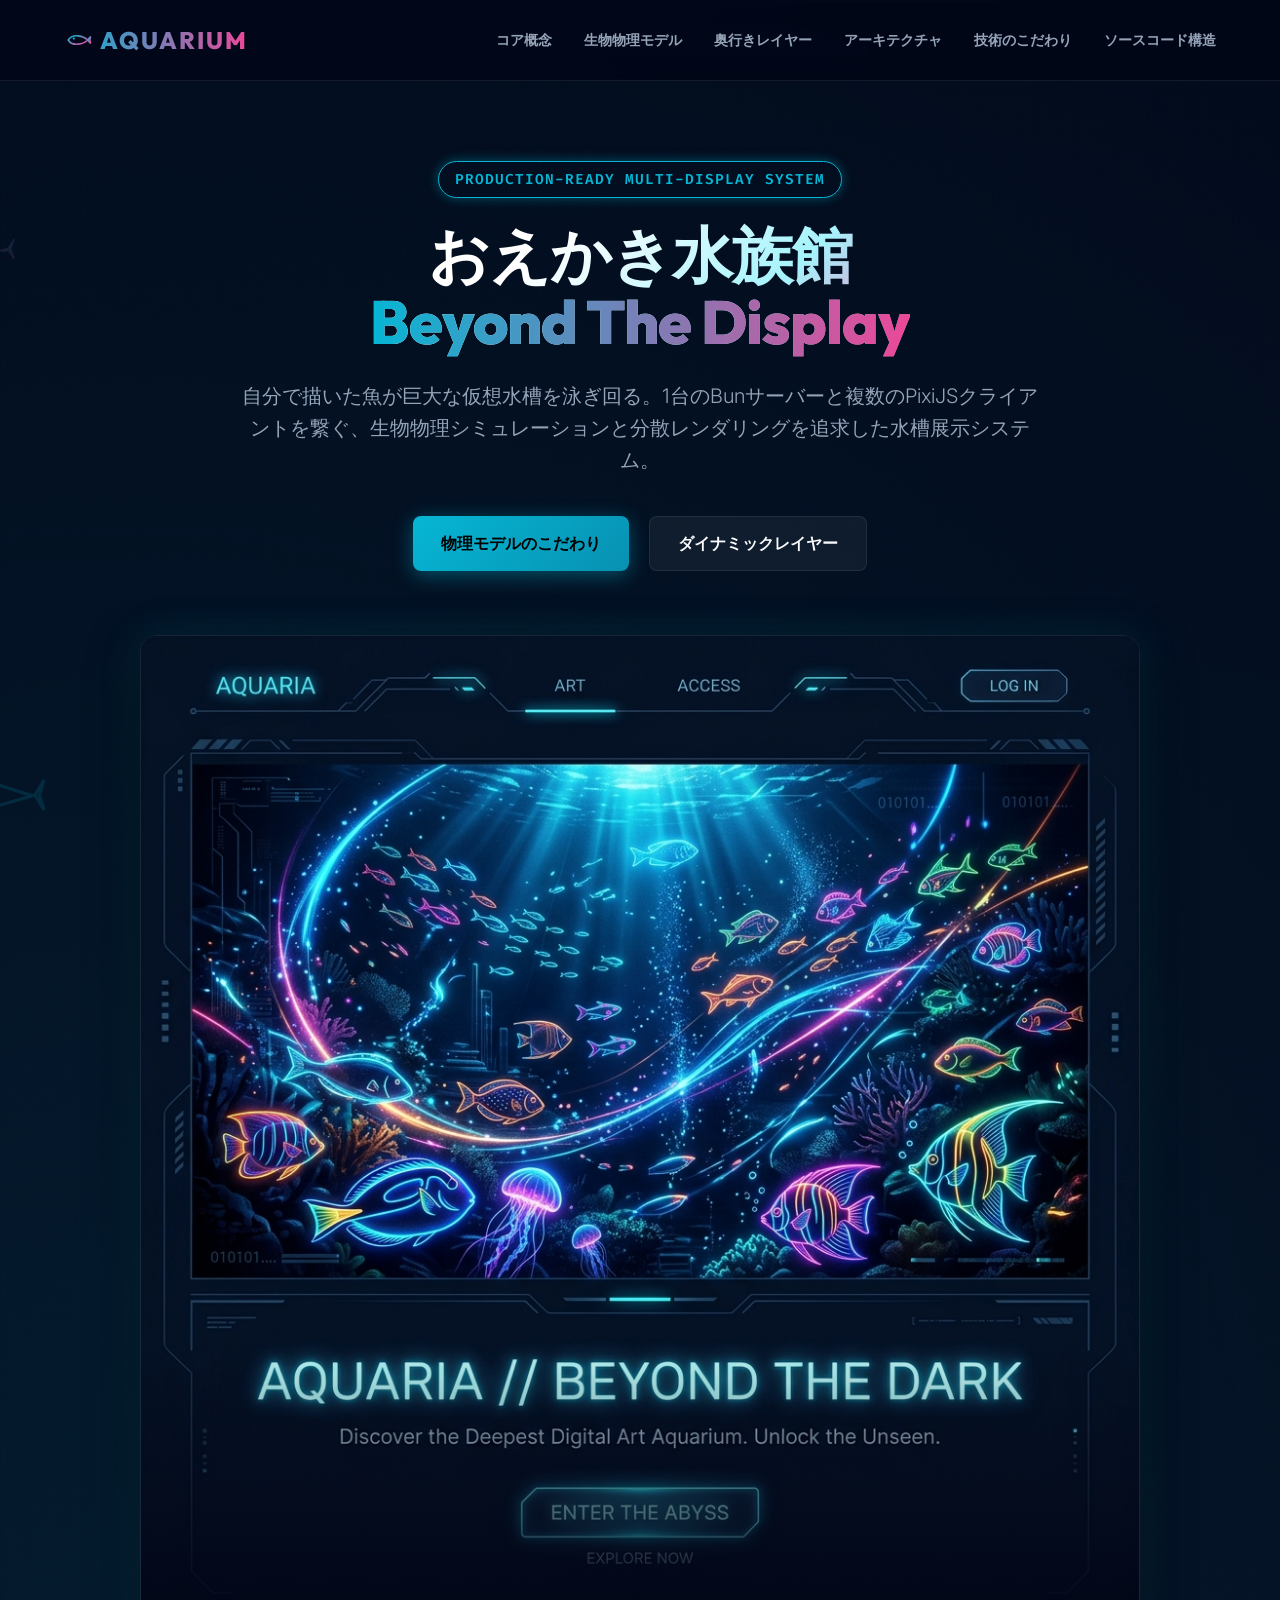
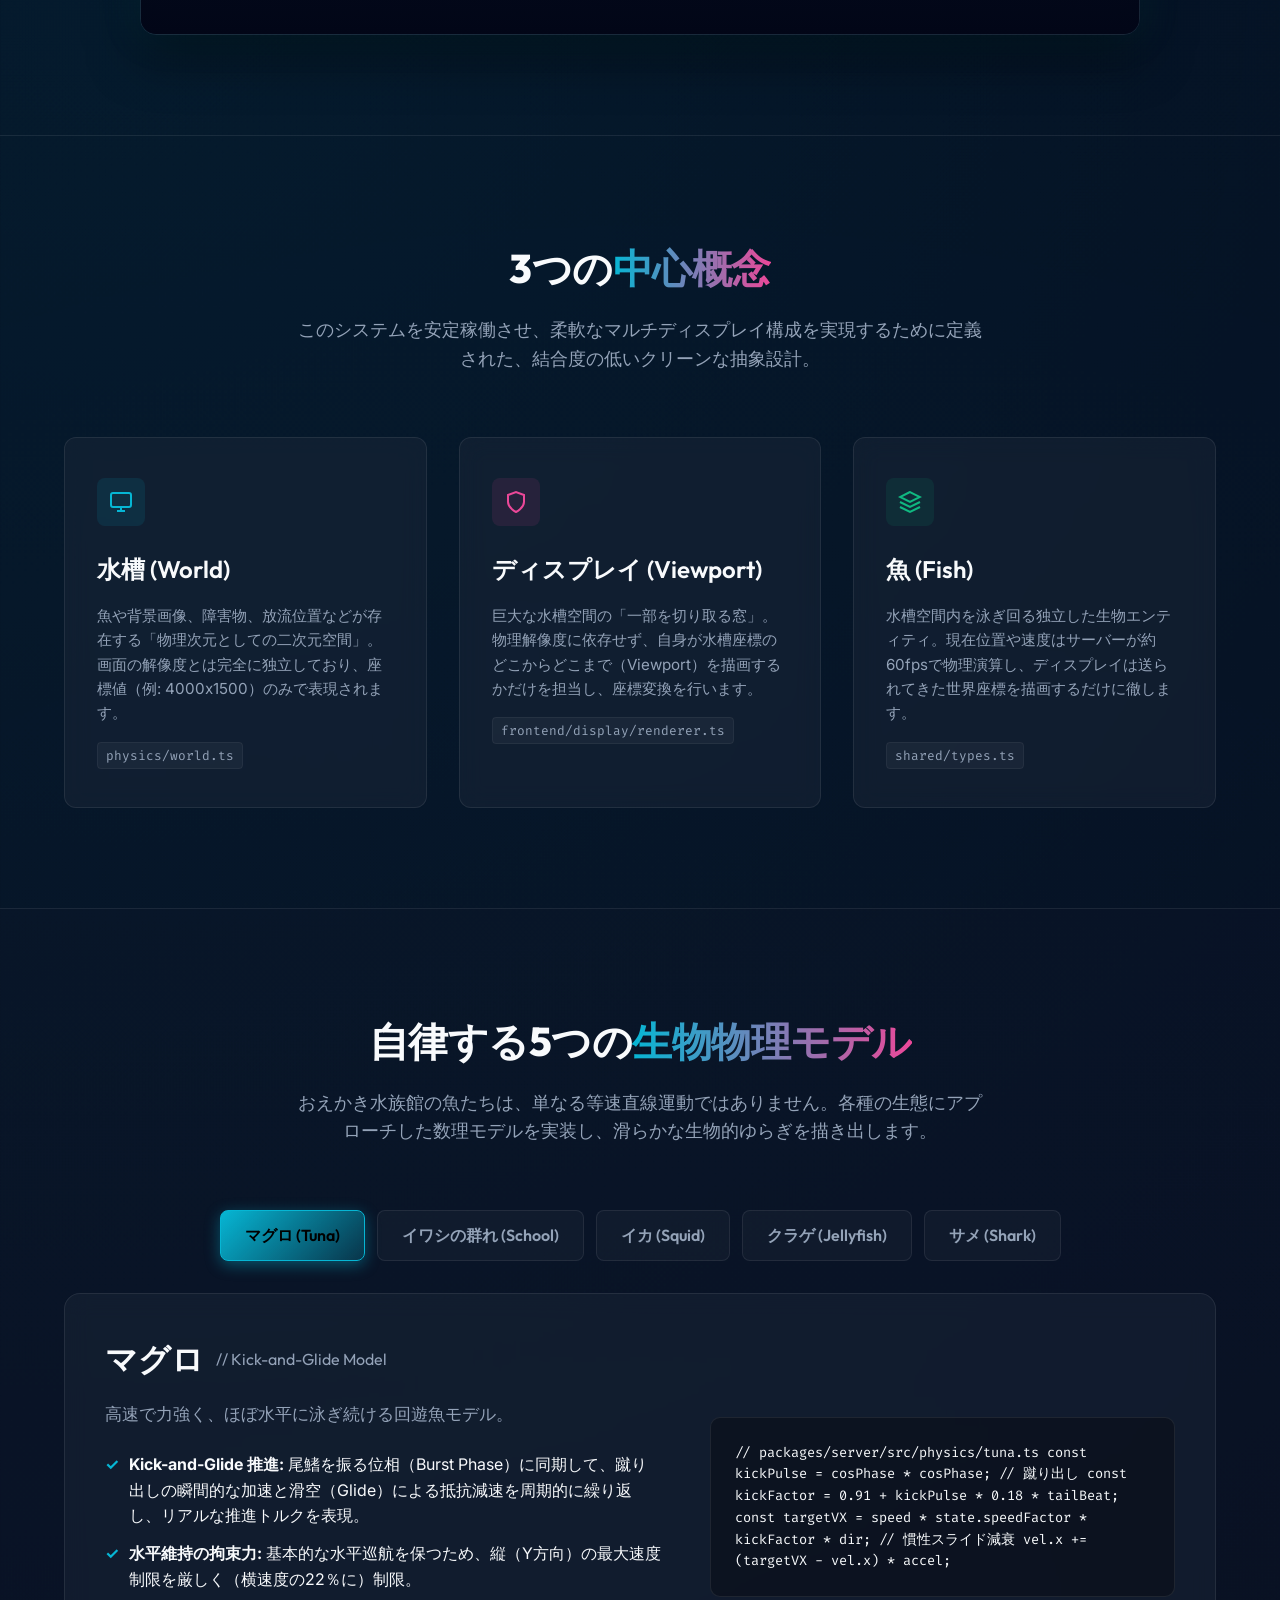
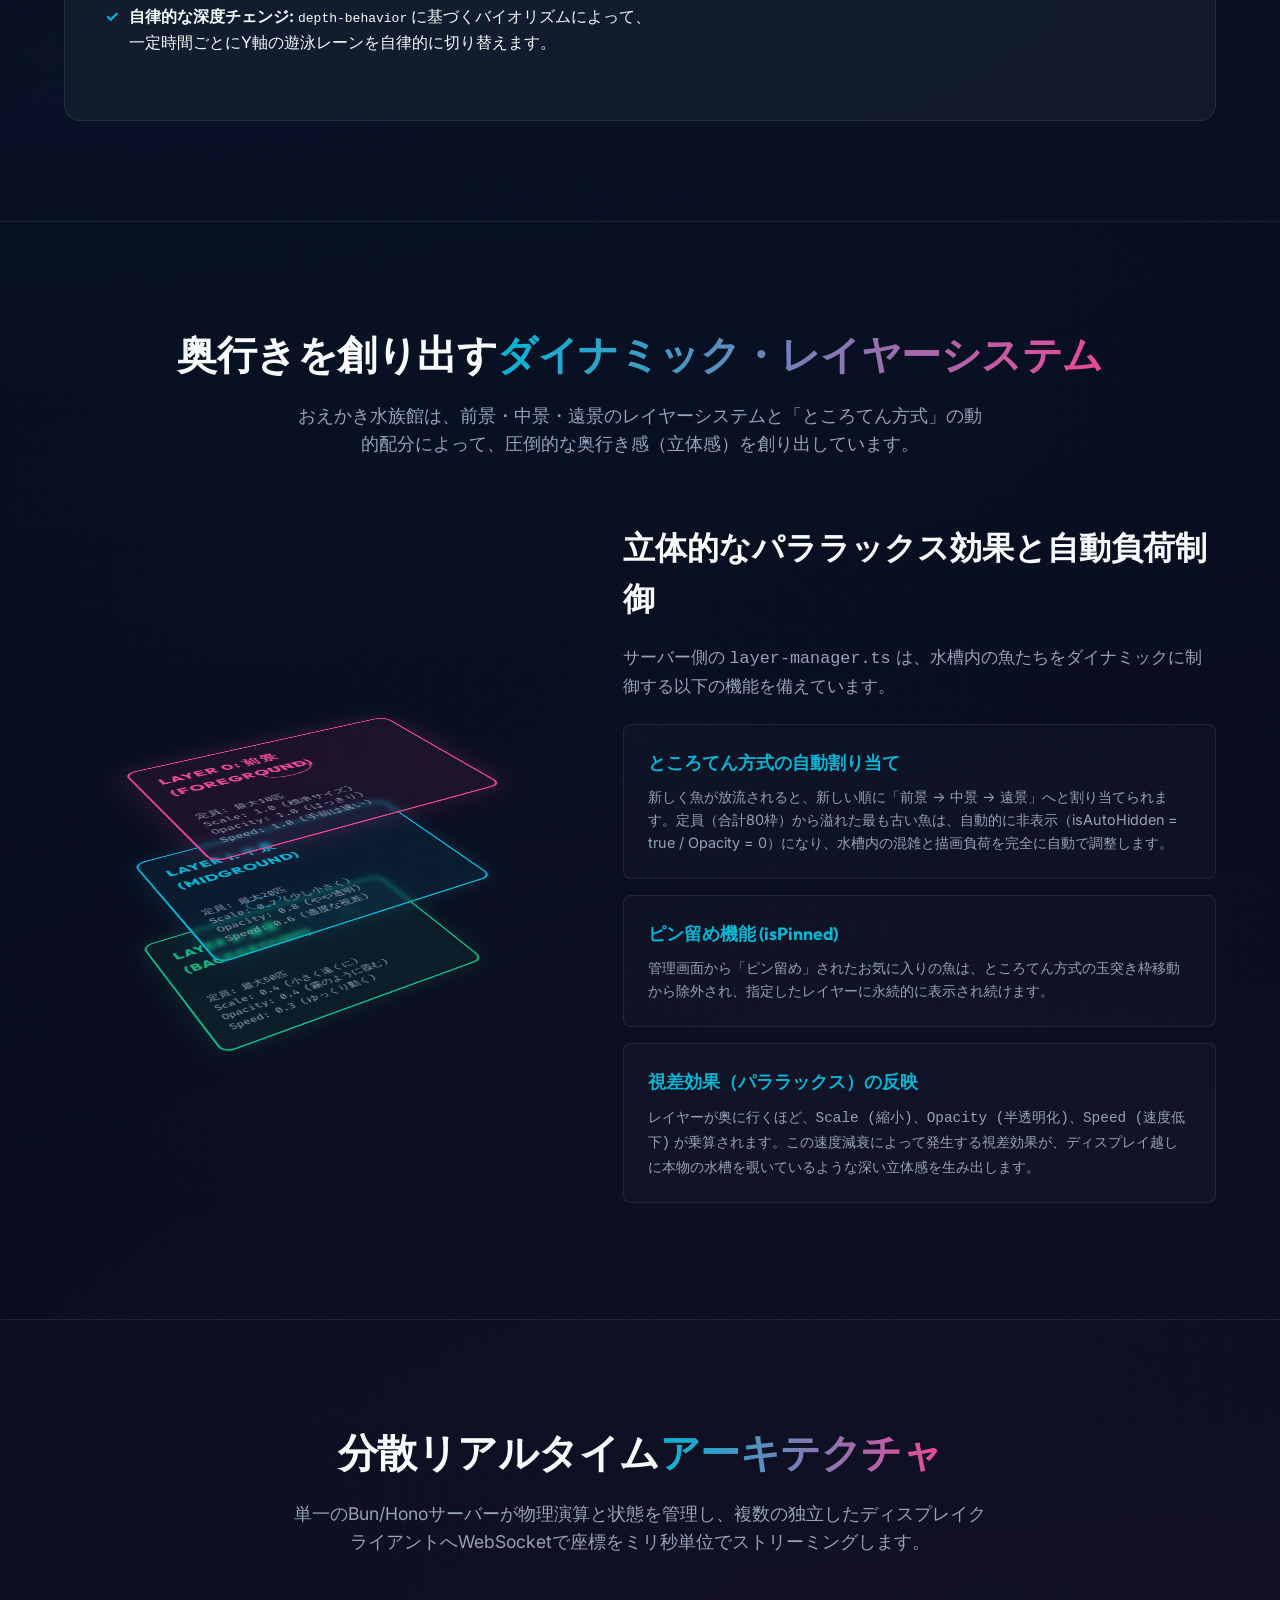
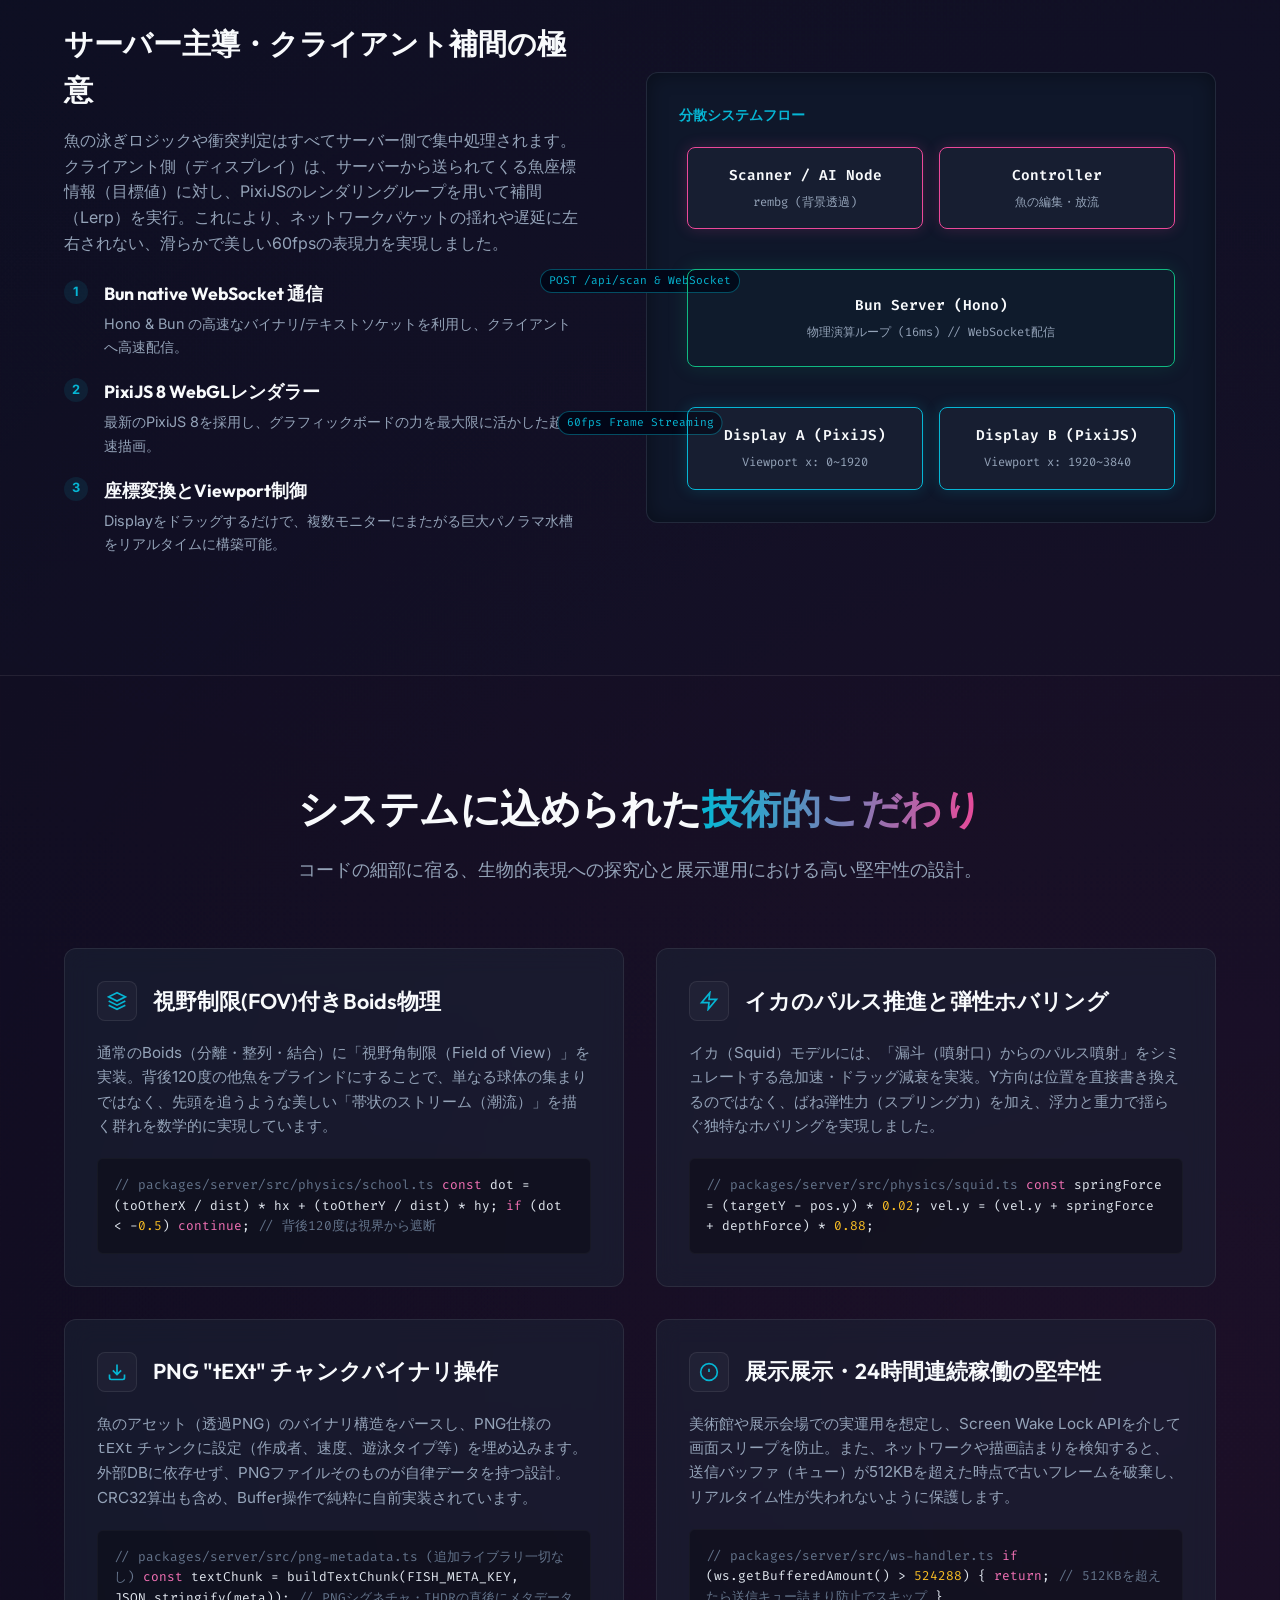
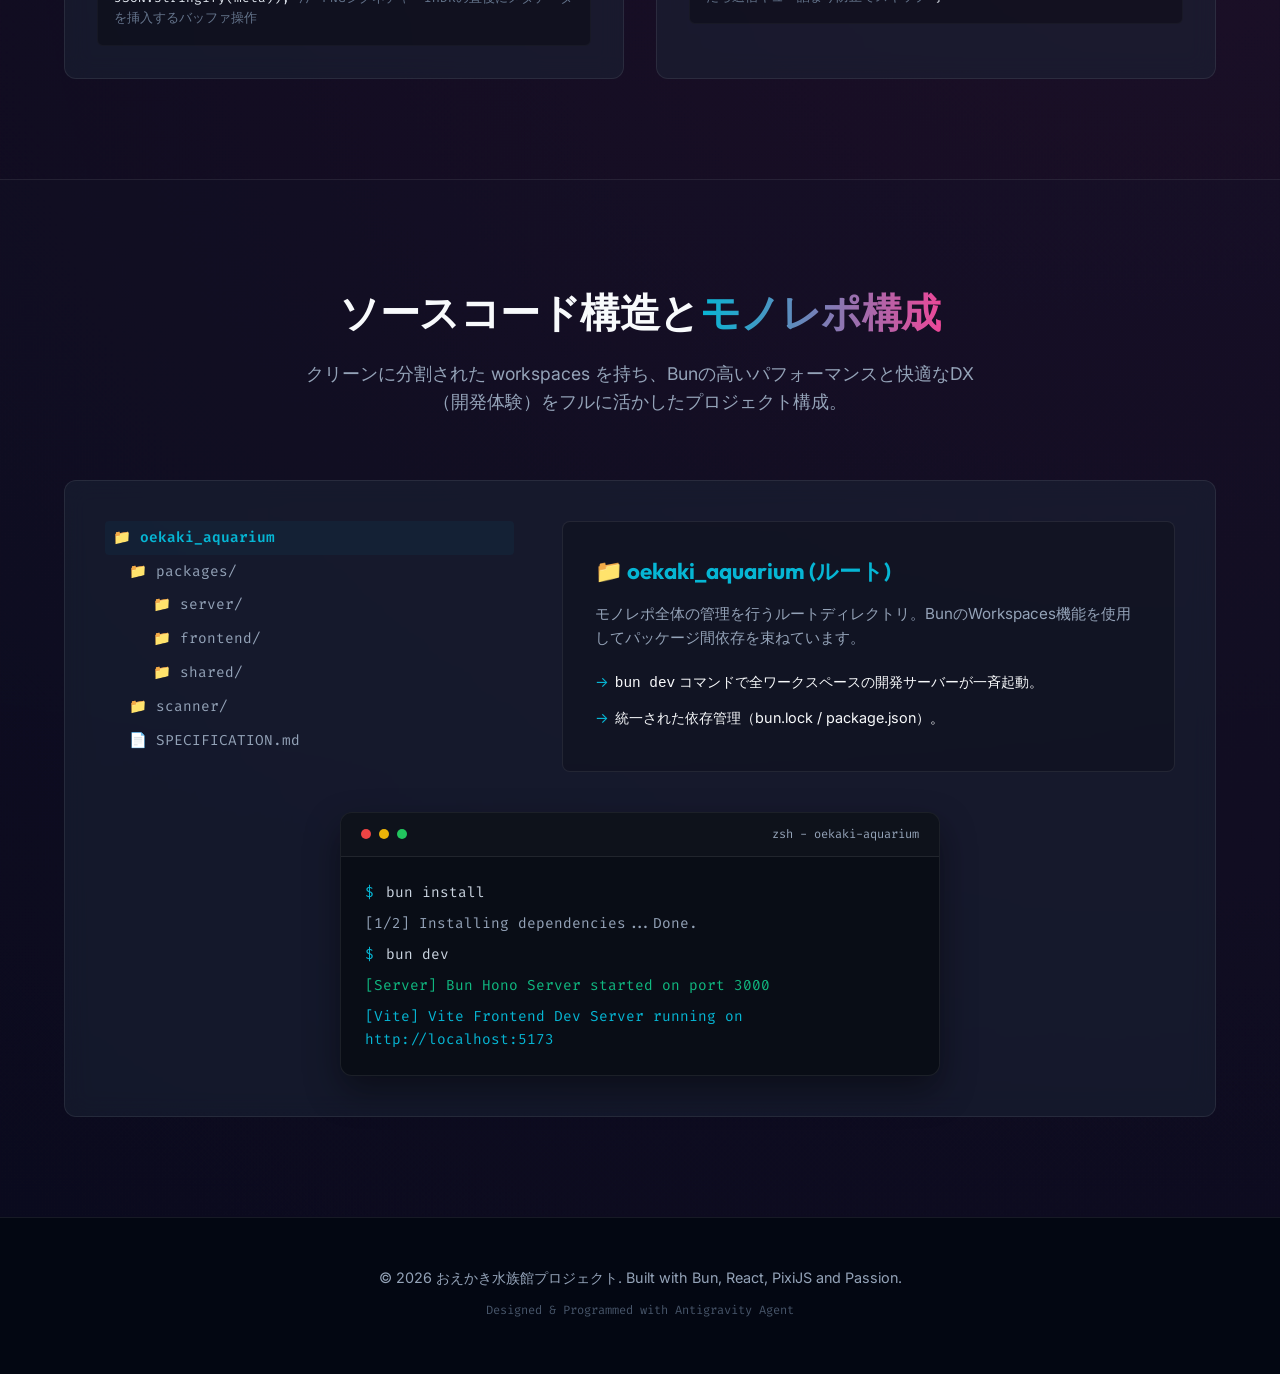
==== oekaki-aquarium/index.html @ ea2a2792 "お絵描き水族館LP" ====
<!DOCTYPE html>
<html lang="ja">
<head>
  <meta charset="UTF-8">
  <meta name="viewport" content="width=device-width, initial-scale=1.0">
  <title>OEKAKI AQUARIUM // おえかき水族館 - 技術仕様・アーキテクチャLP</title>
  <meta name="description" content="自分で描いた魚が仮想水槽を泳ぎ回る。複数ディスプレイの連結、自前実装の遊泳物理、PNG tEXtバイナリハックなど、おえかき水族館の高度なアーキテクチャとこだわりを伝える技術LP。">
  
  <!-- Google Fonts -->
  <link rel="preconnect" href="https://fonts.googleapis.com">
  <link rel="preconnect" href="https://fonts.gstatic.com" crossorigin>
  <link href="https://fonts.googleapis.com/css2?family=Fira+Code:wght@400;600&family=Inter:wght@300;400;600;700&family=Outfit:wght@400;600;800&display=swap" rel="stylesheet">
  
  <style>
    :root {
      --bg-dark: #020617;
      --bg-deep: #0f172a;
      --primary: #06b6d4;      /* Cyan */
      --primary-glow: rgba(6, 182, 212, 0.4);
      --secondary: #ec4899;    /* Pink/Magenta */
      --secondary-glow: rgba(236, 72, 153, 0.4);
      --accent: #10b981;       /* Emerald */
      --accent-glow: rgba(16, 185, 129, 0.3);
      --text-main: #f8fafc;
      --text-muted: #94a3b8;
      --card-bg: rgba(30, 41, 59, 0.45);
      --card-border: rgba(255, 255, 255, 0.08);
      --font-title: 'Outfit', 'Inter', sans-serif;
      --font-body: 'Inter', sans-serif;
      --font-code: 'Fira Code', monospace;
    }

    * {
      box-sizing: border-box;
      margin: 0;
      padding: 0;
    }

    html {
      scroll-behavior: smooth;
    }

    body {
      background-color: var(--bg-dark);
      background-image: 
        radial-gradient(circle at 10% 20%, rgba(6, 182, 212, 0.1) 0%, transparent 40%),
        radial-gradient(circle at 90% 80%, rgba(236, 72, 153, 0.1) 0%, transparent 40%),
        radial-gradient(circle at 50% 50%, rgba(15, 23, 42, 0.5) 0%, #020617 100%);
      color: var(--text-main);
      font-family: var(--font-body);
      line-height: 1.6;
      overflow-x: hidden;
    }

    /* Scrollbar */
    ::-webkit-scrollbar {
      width: 10px;
    }
    ::-webkit-scrollbar-track {
      background: var(--bg-dark);
    }
    ::-webkit-scrollbar-thumb {
      background: var(--bg-deep);
      border: 2px solid var(--bg-dark);
      border-radius: 5px;
    }
    ::-webkit-scrollbar-thumb:hover {
      background: var(--primary);
    }

    /* Container */
    .container {
      max-width: 1200px;
      margin: 0 auto;
      padding: 0 24px;
    }

    /* Header */
    header {
      position: fixed;
      top: 0;
      left: 0;
      width: 100%;
      z-index: 100;
      background: rgba(2, 6, 23, 0.8);
      backdrop-filter: blur(12px);
      border-bottom: 1px solid var(--card-border);
    }

    .header-inner {
      display: flex;
      justify-content: space-between;
      align-items: center;
      height: 80px;
    }

    .logo {
      font-family: var(--font-title);
      font-weight: 800;
      font-size: 1.5rem;
      letter-spacing: 2px;
      background: linear-gradient(to right, var(--primary), var(--secondary));
      -webkit-background-clip: text;
      -webkit-text-fill-color: transparent;
      display: flex;
      align-items: center;
      gap: 8px;
    }

    .logo-icon {
      width: 28px;
      height: 28px;
      fill: url(#logo-grad);
    }

    nav ul {
      display: flex;
      list-style: none;
      gap: 32px;
    }

    nav a {
      color: var(--text-muted);
      text-decoration: none;
      font-weight: 600;
      font-size: 0.9rem;
      transition: color 0.3s ease, text-shadow 0.3s ease;
      font-family: var(--font-title);
    }

    nav a:hover {
      color: var(--primary);
      text-shadow: 0 0 8px var(--primary-glow);
    }

    /* Hero Section */
    .hero {
      padding: 160px 0 100px;
      position: relative;
      display: flex;
      flex-direction: column;
      align-items: center;
      text-align: center;
    }

    .hero-tag {
      font-family: var(--font-code);
      font-size: 0.9rem;
      font-weight: 600;
      color: var(--primary);
      border: 1px solid var(--primary);
      padding: 6px 16px;
      border-radius: 100px;
      margin-bottom: 24px;
      box-shadow: 0 0 12px var(--primary-glow);
      display: inline-block;
      letter-spacing: 1px;
    }

    .hero h1 {
      font-family: var(--font-title);
      font-size: 3.8rem;
      font-weight: 800;
      line-height: 1.1;
      margin-bottom: 24px;
      background: linear-gradient(135deg, #ffffff 30%, #a5f3fc 70%, #f472b6 100%);
      -webkit-background-clip: text;
      -webkit-text-fill-color: transparent;
      letter-spacing: -1px;
    }

    .hero p.lead {
      font-size: 1.25rem;
      color: var(--text-muted);
      max-width: 800px;
      margin-bottom: 40px;
      font-weight: 300;
    }

    .hero-buttons {
      display: flex;
      gap: 20px;
      margin-bottom: 64px;
    }

    .btn {
      display: inline-flex;
      align-items: center;
      justify-content: center;
      padding: 14px 28px;
      border-radius: 8px;
      font-weight: 600;
      text-decoration: none;
      font-family: var(--font-title);
      transition: all 0.3s cubic-bezier(0.4, 0, 0.2, 1);
      cursor: pointer;
    }

    .btn-primary {
      background: linear-gradient(135deg, var(--primary), #0891b2);
      color: #000;
      box-shadow: 0 4px 20px var(--primary-glow);
    }

    .btn-primary:hover {
      transform: translateY(-2px);
      box-shadow: 0 6px 24px rgba(6, 182, 212, 0.6);
      filter: brightness(1.1);
    }

    .btn-secondary {
      background: rgba(255, 255, 255, 0.05);
      color: var(--text-main);
      border: 1px solid var(--card-border);
    }

    .btn-secondary:hover {
      background: rgba(255, 255, 255, 0.1);
      border-color: var(--text-muted);
      transform: translateY(-2px);
    }

    .hero-preview {
      width: 100%;
      max-width: 1000px;
      border-radius: 16px;
      overflow: hidden;
      border: 1px solid var(--card-border);
      box-shadow: 0 20px 50px rgba(0, 0, 0, 0.5), 0 0 40px rgba(6, 182, 212, 0.15);
      position: relative;
    }

    .hero-preview img {
      width: 100%;
      display: block;
    }

    .hero-preview::before {
      content: '';
      position: absolute;
      top: 0;
      left: 0;
      width: 100%;
      height: 100%;
      background: linear-gradient(0deg, var(--bg-dark) 0%, transparent 30%);
      pointer-events: none;
    }

    /* Section Global Styles */
    section {
      padding: 100px 0;
      border-top: 1px solid var(--card-border);
      position: relative;
    }

    .section-title {
      text-align: center;
      margin-bottom: 64px;
    }

    .section-title h2 {
      font-family: var(--font-title);
      font-size: 2.5rem;
      font-weight: 800;
      margin-bottom: 16px;
      letter-spacing: -0.5px;
    }

    .section-title h2 span {
      background: linear-gradient(to right, var(--primary), var(--secondary));
      -webkit-background-clip: text;
      -webkit-text-fill-color: transparent;
    }

    .section-title p {
      font-size: 1.1rem;
      color: var(--text-muted);
      max-width: 700px;
      margin: 0 auto;
    }

    /* Core Concepts Grid */
    .concepts-grid {
      display: grid;
      grid-template-columns: repeat(3, 1fr);
      gap: 32px;
    }

    .concept-card {
      background: var(--card-bg);
      border: 1px solid var(--card-border);
      border-radius: 12px;
      padding: 40px 32px;
      transition: all 0.3s ease;
      backdrop-filter: blur(12px);
    }

    .concept-card:hover {
      transform: translateY(-8px);
      border-color: rgba(6, 182, 212, 0.3);
      box-shadow: 0 12px 30px rgba(0, 0, 0, 0.3), 0 0 20px rgba(6, 182, 212, 0.05);
    }

    .concept-icon {
      width: 48px;
      height: 48px;
      background: rgba(6, 182, 212, 0.1);
      border-radius: 8px;
      display: flex;
      align-items: center;
      justify-content: center;
      margin-bottom: 24px;
      color: var(--primary);
    }

    .concept-card:nth-child(2) .concept-icon {
      background: rgba(236, 72, 153, 0.1);
      color: var(--secondary);
    }

    .concept-card:nth-child(3) .concept-icon {
      background: rgba(16, 185, 129, 0.1);
      color: var(--accent);
    }

    .concept-card h3 {
      font-family: var(--font-title);
      font-size: 1.5rem;
      font-weight: 600;
      margin-bottom: 16px;
    }

    .concept-card p {
      color: var(--text-muted);
      font-size: 0.95rem;
      margin-bottom: 16px;
    }

    .concept-tag {
      font-family: var(--font-code);
      font-size: 0.8rem;
      background: rgba(255, 255, 255, 0.04);
      padding: 4px 8px;
      border-radius: 4px;
      color: var(--text-muted);
      border: 1px solid rgba(255, 255, 255, 0.05);
    }

    /* Biology Models Section */
    .biology-tabs-container {
      margin-top: 40px;
    }

    .biology-tabs {
      display: flex;
      justify-content: center;
      gap: 12px;
      margin-bottom: 32px;
      flex-wrap: wrap;
    }

    .bio-tab {
      background: rgba(255, 255, 255, 0.03);
      border: 1px solid var(--card-border);
      color: var(--text-muted);
      padding: 12px 24px;
      border-radius: 8px;
      font-family: var(--font-title);
      font-weight: 600;
      cursor: pointer;
      transition: all 0.3s ease;
    }

    .bio-tab:hover {
      background: rgba(255, 255, 255, 0.08);
      color: var(--text-main);
    }

    .bio-tab.active {
      background: linear-gradient(135deg, var(--primary), rgba(6, 182, 212, 0.2));
      border-color: var(--primary);
      color: #000;
      box-shadow: 0 4px 15px var(--primary-glow);
    }

    .bio-content {
      background: var(--card-bg);
      border: 1px solid var(--card-border);
      border-radius: 16px;
      padding: 40px;
      backdrop-filter: blur(12px);
      display: none;
      grid-template-columns: 1.2fr 1fr;
      gap: 48px;
      align-items: center;
    }

    .bio-content.active {
      display: grid;
    }

    .bio-text h3 {
      font-family: var(--font-title);
      font-size: 2rem;
      margin-bottom: 16px;
      display: flex;
      align-items: center;
      gap: 12px;
    }

    .bio-text h3 span.en {
      font-size: 1rem;
      color: var(--text-muted);
      font-weight: 400;
    }

    .bio-text p {
      color: var(--text-muted);
      margin-bottom: 24px;
      font-size: 1.05rem;
    }

    .bio-points {
      margin-bottom: 24px;
      list-style: none;
    }

    .bio-points li {
      position: relative;
      padding-left: 24px;
      margin-bottom: 12px;
      color: var(--text-main);
    }

    .bio-points li::before {
      content: '✓';
      position: absolute;
      left: 0;
      color: var(--primary);
      font-weight: bold;
    }

    .bio-code-pane {
      background: rgba(0, 0, 0, 0.3);
      border: 1px solid var(--card-border);
      border-radius: 10px;
      padding: 24px;
      font-family: var(--font-code);
      font-size: 0.85rem;
      overflow-x: auto;
    }

    /* 3D Layers Section */
    .layers-container {
      display: grid;
      grid-template-columns: 1fr 1.2fr;
      gap: 64px;
      align-items: center;
    }

    /* 3D Layer Visual Demo */
    .layers-visual-3d {
      perspective: 1000px;
      height: 480px;
      display: flex;
      justify-content: center;
      align-items: center;
      position: relative;
    }

    .layers-stack {
      transform: rotateX(60deg) rotateZ(-30deg);
      transform-style: preserve-3d;
      position: relative;
      width: 300px;
      height: 200px;
      transition: transform 0.5s ease;
    }

    .layers-stack:hover {
      transform: rotateX(50deg) rotateZ(-20deg) scale(1.05);
    }

    .layer-plane {
      position: absolute;
      width: 100%;
      height: 100%;
      border-radius: 12px;
      background: rgba(6, 182, 212, 0.1);
      border: 2px solid var(--primary);
      box-shadow: 0 0 30px rgba(6, 182, 212, 0.2);
      display: flex;
      flex-direction: column;
      justify-content: space-between;
      padding: 20px;
      transition: all 0.3s ease;
      backdrop-filter: blur(2px);
    }

    .layer-plane-foreground {
      transform: translateZ(100px);
      border-color: var(--secondary);
      background: rgba(236, 72, 153, 0.08);
      box-shadow: 0 0 40px rgba(236, 72, 153, 0.2);
    }

    .layer-plane-midground {
      transform: translateZ(0px);
      border-color: var(--primary);
      background: rgba(6, 182, 212, 0.08);
      box-shadow: 0 0 30px rgba(6, 182, 212, 0.15);
    }

    .layer-plane-background {
      transform: translateZ(-100px);
      border-color: var(--accent);
      background: rgba(16, 185, 129, 0.08);
      box-shadow: 0 0 30px rgba(16, 185, 129, 0.15);
    }

    .layer-plane-title {
      font-family: var(--font-title);
      font-weight: 800;
      font-size: 1.1rem;
      letter-spacing: 1px;
      text-transform: uppercase;
    }

    .layer-plane-foreground .layer-plane-title { color: var(--secondary); }
    .layer-plane-midground .layer-plane-title { color: var(--primary); }
    .layer-plane-background .layer-plane-title { color: var(--accent); }

    .layer-plane-specs {
      font-family: var(--font-code);
      font-size: 0.75rem;
      color: var(--text-muted);
      line-height: 1.4;
    }

    .layer-plane-fish {
      position: absolute;
      width: 40px;
      height: 20px;
      border: 1px solid currentColor;
      border-radius: 50%;
    }

    .layer-plane-foreground .layer-plane-fish {
      color: var(--secondary);
      top: 30%; left: 40%;
      transform: scale(1.3);
    }

    .layer-plane-midground .layer-plane-fish {
      color: var(--primary);
      top: 60%; left: 20%;
      transform: scale(0.9);
    }

    .layer-plane-background .layer-plane-fish {
      color: var(--accent);
      top: 20%; left: 70%;
      transform: scale(0.5);
    }

    .layers-explain h3 {
      font-family: var(--font-title);
      font-size: 2rem;
      margin-bottom: 20px;
    }

    .layers-explain p {
      color: var(--text-muted);
      margin-bottom: 24px;
      font-size: 1.05rem;
    }

    .layers-rule-card {
      background: rgba(255, 255, 255, 0.02);
      border: 1px solid var(--card-border);
      border-radius: 8px;
      padding: 24px;
      margin-bottom: 16px;
    }

    .layers-rule-card h4 {
      font-family: var(--font-title);
      font-size: 1.1rem;
      color: var(--primary);
      margin-bottom: 8px;
    }

    .layers-rule-card p {
      font-size: 0.9rem;
      margin-bottom: 0;
    }

    /* Architecture / Flow Section */
    .arch-content {
      display: grid;
      grid-template-columns: 1fr 1.1fr;
      gap: 64px;
      align-items: center;
    }

    .arch-text h3 {
      font-family: var(--font-title);
      font-size: 1.8rem;
      margin-bottom: 16px;
    }

    .arch-text p {
      color: var(--text-muted);
      margin-bottom: 24px;
    }

    .arch-specs {
      list-style: none;
    }

    .arch-spec-item {
      display: flex;
      gap: 16px;
      margin-bottom: 20px;
    }

    .arch-spec-marker {
      width: 24px;
      height: 24px;
      background: rgba(6, 182, 212, 0.1);
      border-radius: 50%;
      display: flex;
      align-items: center;
      justify-content: center;
      color: var(--primary);
      flex-shrink: 0;
      font-weight: bold;
      font-size: 0.8rem;
    }

    .arch-spec-info h4 {
      font-family: var(--font-title);
      font-size: 1.1rem;
      margin-bottom: 4px;
    }

    .arch-spec-info p {
      font-size: 0.9rem;
      margin-bottom: 0;
    }

    /* Diagram UI */
    .arch-diagram {
      background: var(--bg-deep);
      border: 1px solid var(--card-border);
      border-radius: 12px;
      padding: 32px;
      box-shadow: inset 0 0 20px rgba(0, 0, 0, 0.4);
      font-family: var(--font-code);
      font-size: 0.85rem;
    }

    .dia-row {
      display: flex;
      justify-content: space-between;
      margin-bottom: 40px;
      position: relative;
    }

    .dia-row:last-child {
      margin-bottom: 0;
    }

    .dia-node {
      background: rgba(255, 255, 255, 0.03);
      border: 1px solid var(--card-border);
      border-radius: 8px;
      padding: 16px;
      text-align: center;
      flex: 1;
      margin: 0 8px;
      transition: all 0.3s ease;
      position: relative;
    }

    .dia-node.active-node {
      border-color: var(--primary);
      box-shadow: 0 0 15px rgba(6, 182, 212, 0.2);
    }

    .dia-node.active-node-pink {
      border-color: var(--secondary);
      box-shadow: 0 0 15px rgba(236, 72, 153, 0.2);
    }

    .dia-node.server-node {
      border-color: var(--accent);
      box-shadow: 0 0 20px rgba(16, 185, 129, 0.15);
      background: rgba(16, 185, 129, 0.02);
    }

    .dia-node h5 {
      color: var(--text-main);
      margin-bottom: 6px;
      font-weight: 600;
      font-size: 0.9rem;
    }

    .dia-node span {
      color: var(--text-muted);
      font-size: 0.75rem;
      display: block;
    }

    .dia-label {
      position: absolute;
      left: 50%;
      transform: translateX(-50%);
      font-size: 0.7rem;
      color: var(--primary);
      background: var(--bg-dark);
      padding: 2px 8px;
      border-radius: 100px;
      border: 1px solid var(--primary-glow);
    }

    /* Features Grid */
    .features-grid {
      display: grid;
      grid-template-columns: repeat(2, 1fr);
      gap: 32px;
    }

    .feature-card {
      background: var(--card-bg);
      border: 1px solid var(--card-border);
      border-radius: 12px;
      padding: 32px;
      transition: all 0.3s ease;
      backdrop-filter: blur(12px);
    }

    .feature-card:hover {
      border-color: var(--primary-glow);
      transform: translateY(-4px);
    }

    .feature-header {
      display: flex;
      align-items: center;
      gap: 16px;
      margin-bottom: 20px;
    }

    .feature-icon-wrapper {
      width: 40px;
      height: 40px;
      background: rgba(255, 255, 255, 0.03);
      border: 1px solid var(--card-border);
      border-radius: 8px;
      display: flex;
      align-items: center;
      justify-content: center;
      color: var(--primary);
    }

    .feature-card h3 {
      font-family: var(--font-title);
      font-size: 1.35rem;
      font-weight: 600;
    }

    .feature-card p {
      color: var(--text-muted);
      font-size: 0.95rem;
      margin-bottom: 20px;
    }

    .feature-code {
      background: rgba(0, 0, 0, 0.3);
      border-radius: 6px;
      padding: 16px;
      font-family: var(--font-code);
      font-size: 0.8rem;
      overflow-x: auto;
      border: 1px solid rgba(255, 255, 255, 0.03);
      color: #e2e8f0;
    }

    .feature-code span.keyword { color: #f472b6; }
    .feature-code span.comment { color: #64748b; }
    .feature-code span.number  { color: #fbbf24; }
    .feature-code span.string  { color: #34d399; }

    /* Project Structure Tour */
    .tour-content {
      background: var(--card-bg);
      border: 1px solid var(--card-border);
      border-radius: 12px;
      padding: 40px;
      backdrop-filter: blur(12px);
    }

    .structure-grid {
      display: grid;
      grid-template-columns: 1fr 1.5fr;
      gap: 48px;
    }

    .folder-tree {
      font-family: var(--font-code);
      font-size: 0.9rem;
      line-height: 1.8;
      color: var(--text-muted);
    }

    .tree-item {
      display: flex;
      align-items: center;
      gap: 8px;
      cursor: pointer;
      padding: 4px 8px;
      border-radius: 4px;
      transition: all 0.2s ease;
    }

    .tree-item:hover {
      background: rgba(255, 255, 255, 0.04);
      color: var(--text-main);
    }

    .tree-item.active {
      color: var(--primary);
      font-weight: 600;
      background: rgba(6, 182, 212, 0.05);
    }

    .tree-indent-1 { padding-left: 24px; }
    .tree-indent-2 { padding-left: 48px; }

    .tour-detail-pane {
      background: rgba(0, 0, 0, 0.2);
      border: 1px solid var(--card-border);
      border-radius: 8px;
      padding: 32px;
      display: flex;
      flex-direction: column;
      justify-content: center;
    }

    .tour-detail-pane h4 {
      font-family: var(--font-title);
      font-size: 1.4rem;
      margin-bottom: 12px;
      color: var(--primary);
      display: flex;
      align-items: center;
      gap: 10px;
    }

    .tour-detail-pane p {
      color: var(--text-muted);
      font-size: 0.95rem;
      margin-bottom: 20px;
    }

    .tour-detail-pane ul {
      list-style: none;
    }

    .tour-detail-pane li {
      position: relative;
      padding-left: 20px;
      margin-bottom: 10px;
      font-size: 0.9rem;
      color: var(--text-main);
    }

    .tour-detail-pane li::before {
      content: '→';
      position: absolute;
      left: 0;
      color: var(--primary);
    }

    /* Getting Started (CLI) */
    .cli-box {
      background: #090d16;
      border: 1px solid var(--card-border);
      border-radius: 12px;
      max-width: 600px;
      margin: 40px auto 0;
      overflow: hidden;
      box-shadow: 0 15px 35px rgba(0, 0, 0, 0.4);
    }

    .cli-header {
      background: rgba(255, 255, 255, 0.02);
      border-bottom: 1px solid var(--card-border);
      padding: 12px 20px;
      display: flex;
      gap: 8px;
      align-items: center;
    }

    .cli-dot {
      width: 10px;
      height: 10px;
      border-radius: 50%;
    }

    .cli-dot:nth-child(1) { background: #ef4444; }
    .cli-dot:nth-child(2) { background: #eab308; }
    .cli-dot:nth-child(3) { background: #22c55e; }
    
    .cli-title {
      font-family: var(--font-code);
      font-size: 0.75rem;
      color: var(--text-muted);
      margin-left: auto;
    }

    .cli-body {
      padding: 24px;
      font-family: var(--font-code);
      font-size: 0.9rem;
      color: #cbd5e1;
    }

    .cli-line {
      margin-bottom: 8px;
      display: flex;
    }

    .cli-line:last-child {
      margin-bottom: 0;
    }

    .cli-prompt {
      color: var(--primary);
      margin-right: 12px;
      user-select: none;
    }

    /* Footer */
    footer {
      background: #030712;
      border-top: 1px solid var(--card-border);
      padding: 48px 0;
      text-align: center;
      color: var(--text-muted);
      font-size: 0.9rem;
    }

    footer p {
      margin-bottom: 12px;
    }

    /* Decorative Floating Fish (CSS Animation) */
    .decor-fish {
      position: absolute;
      pointer-events: none;
      opacity: 0.15;
      animation: swim linear infinite;
      z-index: 0;
    }

    .decor-fish-1 {
      top: 25%;
      left: -100px;
      width: 120px;
      animation-duration: 25s;
    }

    .decor-fish-2 {
      top: 60%;
      right: -100px;
      width: 90px;
      animation-duration: 20s;
      animation-name: swim-reverse;
    }

    .decor-fish-3 {
      top: 85%;
      left: -100px;
      width: 150px;
      animation-duration: 35s;
    }

    @keyframes swim {
      0% {
        transform: translate(0, 0) scaleX(1);
      }
      49% {
        transform: translate(105vw, 15px) scaleX(1);
      }
      50% {
        transform: translate(105vw, 15px) scaleX(-1);
      }
      99% {
        transform: translate(0, 0) scaleX(-1);
      }
      100% {
        transform: translate(0, 0) scaleX(1);
      }
    }

    @keyframes swim-reverse {
      0% {
        transform: translate(0, 0) scaleX(-1);
      }
      49% {
        transform: translate(-105vw, -25px) scaleX(-1);
      }
      50% {
        transform: translate(-105vw, -25px) scaleX(1);
      }
      99% {
        transform: translate(0, 0) scaleX(1);
      }
      100% {
        transform: translate(0, 0) scaleX(-1);
      }
    }

    /* Responsive */
    @media (max-width: 1024px) {
      .hero h1 {
        font-size: 3rem;
      }
      .concepts-grid {
        grid-template-columns: 1fr;
      }
      .biology-style-columns {
        grid-template-columns: 1fr;
      }
      .bio-content {
        grid-template-columns: 1fr;
        gap: 24px;
      }
      .layers-container {
        grid-template-columns: 1fr;
        gap: 32px;
      }
      .layers-visual-3d {
        height: 350px;
      }
      .arch-content {
        grid-template-columns: 1fr;
        gap: 40px;
      }
      .features-grid {
        grid-template-columns: 1fr;
      }
      .structure-grid {
        grid-template-columns: 1fr;
        gap: 32px;
      }
    }

    @media (max-width: 768px) {
      .hero h1 {
        font-size: 2.3rem;
      }
      nav ul {
        display: none; /* Mobile Navigation omitted for simplicity */
      }
      .btn {
        width: 100%;
      }
      .hero-buttons {
        flex-direction: column;
        width: 100%;
        max-width: 320px;
      }
    }
  </style>
</head>
<body>

  <!-- SVG gradient definition for logo -->
  <svg style="width:0;height:0;position:absolute;">
    <linearGradient id="logo-grad" x1="0%" y1="0%" x2="100%" y2="100%">
      <stop offset="0%" stop-color="#06b6d4" />
      <stop offset="100%" stop-color="#ec4899" />
    </linearGradient>
  </svg>

  <!-- Background Decorative Floating Neon Fish (SVG) -->
  <svg class="decor-fish decor-fish-1" viewBox="0 0 100 40">
    <path d="M10,20 Q30,5 60,15 T90,20 Q60,25 30,35 Z" fill="none" stroke="url(#logo-grad)" stroke-width="1.5" />
    <path d="M90,20 L95,12 L92,20 L95,28 Z" fill="none" stroke="url(#logo-grad)" stroke-width="1.5" />
  </svg>
  <svg class="decor-fish decor-fish-2" viewBox="0 0 100 40">
    <path d="M10,20 Q30,8 60,18 T90,20 Q60,22 30,32 Z" fill="none" stroke="var(--secondary)" stroke-width="1" />
    <path d="M90,20 L94,15 L92,20 L94,25 Z" fill="none" stroke="var(--secondary)" stroke-width="1" />
  </svg>
  <svg class="decor-fish decor-fish-3" viewBox="0 0 100 40">
    <path d="M10,20 Q35,3 65,13 T90,20 Q65,27 35,37 Z" fill="none" stroke="var(--primary)" stroke-width="2" />
    <path d="M90,20 L96,10 L93,20 L96,30 Z" fill="none" stroke="var(--primary)" stroke-width="2" />
  </svg>

  <!-- Header -->
  <header>
    <div class="container header-inner">
      <div class="logo">
        <svg class="logo-icon" viewBox="0 0 100 100">
          <path d="M15,50 C30,25 70,35 85,50 C70,65 30,75 15,50 Z" fill="none" stroke="url(#logo-grad)" stroke-width="6"/>
          <path d="M85,50 L95,38 L92,50 L95,62 Z" fill="none" stroke="url(#logo-grad)" stroke-width="6"/>
          <circle cx="35" cy="45" r="4" fill="var(--primary)" />
        </svg>
        <span>AQUARIUM</span>
      </div>
      <nav>
        <ul>
          <li><a href="#concept">コア概念</a></li>
          <li><a href="#biology">生物物理モデル</a></li>
          <li><a href="#layers">奥行きレイヤー</a></li>
          <li><a href="#architecture">アーキテクチャ</a></li>
          <li><a href="#features">技術のこだわり</a></li>
          <li><a href="#structure">ソースコード構造</a></li>
        </ul>
      </nav>
    </div>
  </header>

  <!-- Hero Section -->
  <main>
    <div class="container">
      <section class="hero">
        <span class="hero-tag">PRODUCTION-READY MULTI-DISPLAY SYSTEM</span>
        <h1>おえかき水族館<br><span style="background: linear-gradient(to right, var(--primary), var(--secondary)); -webkit-background-clip: text; -webkit-text-fill-color: transparent;">Beyond The Display</span></h1>
        <p class="lead">自分で描いた魚が巨大な仮想水槽を泳ぎ回る。1台のBunサーバーと複数のPixiJSクライアントを繋ぐ、生物物理シミュレーションと分散レンダリングを追求した水槽展示システム。</p>
        
        <div class="hero-buttons">
          <a href="#biology" class="btn btn-primary">物理モデルのこだわり</a>
          <a href="#layers" class="btn btn-secondary">ダイナミックレイヤー</a>
        </div>

        <div class="hero-preview">
          <img src="hero.png" alt="おえかき水族館 サイバーアクアリウム ヒーロービジュアル">
        </div>
      </section>
    </div>

    <!-- Core Concept Section -->
    <section id="concept">
      <div class="container">
        <div class="section-title">
          <h2>3つの<span>中心概念</span></h2>
          <p>このシステムを安定稼働させ、柔軟なマルチディスプレイ構成を実現するために定義された、結合度の低いクリーンな抽象設計。</p>
        </div>

        <div class="concepts-grid">
          <div class="concept-card">
            <div class="concept-icon">
              <svg width="24" height="24" viewBox="0 0 24 24" fill="none" stroke="currentColor" stroke-width="2"><rect x="2" y="3" width="20" height="14" rx="2" ry="2"/><line x1="8" y1="21" x2="16" y2="21"/><line x1="12" y1="17" x2="12" y2="21"/></svg>
            </div>
            <h3>水槽 (World)</h3>
            <p>魚や背景画像、障害物、放流位置などが存在する「物理次元としての二次元空間」。画面の解像度とは完全に独立しており、座標値（例: 4000x1500）のみで表現されます。</p>
            <span class="concept-tag">physics/world.ts</span>
          </div>

          <div class="concept-card">
            <div class="concept-icon">
              <svg width="24" height="24" viewBox="0 0 24 24" fill="none" stroke="currentColor" stroke-width="2"><path d="M12 22s8-4 8-10V5l-8-3-8 3v7c0 6 8 10 8 10z"/></svg>
            </div>
            <h3>ディスプレイ (Viewport)</h3>
            <p>巨大な水槽空間の「一部を切り取る窓」。物理解像度に依存せず、自身が水槽座標のどこからどこまで（Viewport）を描画するかだけを担当し、座標変換を行います。</p>
            <span class="concept-tag">frontend/display/renderer.ts</span>
          </div>

          <div class="concept-card">
            <div class="concept-icon">
              <svg width="24" height="24" viewBox="0 0 24 24" fill="none" stroke="currentColor" stroke-width="2"><path d="M12 2L2 7l10 5 10-5-10-5zM2 17l10 5 10-5M2 12l10 5 10-5"/></svg>
            </div>
            <h3>魚 (Fish)</h3>
            <p>水槽空間内を泳ぎ回る独立した生物エンティティ。現在位置や速度はサーバーが約60fpsで物理演算し、ディスプレイは送られてきた世界座標を描画するだけに徹します。</p>
            <span class="concept-tag">shared/types.ts</span>
          </div>
        </div>
      </div>
    </section>

    <!-- Biology Models Section -->
    <section id="biology" style="background: rgba(15, 23, 42, 0.2);">
      <div class="container">
        <div class="section-title">
          <h2>自律する5つの<span>生物物理モデル</span></h2>
          <p>おえかき水族館の魚たちは、単なる等速直線運動ではありません。各種の生態にアプローチした数理モデルを実装し、滑らかな生物的ゆらぎを描き出します。</p>
        </div>

        <div class="biology-tabs-container">
          <div class="biology-tabs">
            <div class="bio-tab active" data-target="bio-tuna">マグロ (Tuna)</div>
            <div class="bio-tab" data-target="bio-school">イワシの群れ (School)</div>
            <div class="bio-tab" data-target="bio-squid">イカ (Squid)</div>
            <div class="bio-tab" data-target="bio-jellyfish">クラゲ (Jellyfish)</div>
            <div class="bio-tab" data-target="bio-shark">サメ (Shark)</div>
          </div>

          <!-- Tuna -->
          <div class="bio-content active" id="bio-tuna">
            <div class="bio-text">
              <h3>マグロ <span class="en">// Kick-and-Glide Model</span></h3>
              <p>高速で力強く、ほぼ水平に泳ぎ続ける回遊魚モデル。</p>
              <ul class="bio-points">
                <li><strong>Kick-and-Glide 推進:</strong> 尾鰭を振る位相（Burst Phase）に同期して、蹴り出しの瞬間的な加速と滑空（Glide）による抵抗減速を周期的に繰り返し、リアルな推進トルクを表現。</li>
                <li><strong>水平維持の拘束力:</strong> 基本的な水平巡航を保つため、縦（Y方向）の最大速度制限を厳しく（横速度の22％に）制限。</li>
                <li><strong>自律的な深度チェンジ:</strong> <code>depth-behavior</code> に基づくバイオリズムによって、一定時間ごとにY軸の遊泳レーンを自律的に切り替えます。</li>
              </ul>
            </div>
            <div class="bio-code-pane">
<span class="comment">// packages/server/src/physics/tuna.ts</span>
<span class="keyword">const</span> kickPulse = cosPhase * cosPhase; <span class="comment">// 蹴り出し</span>
<span class="keyword">const</span> kickFactor = <span class="number">0.91</span> + kickPulse * <span class="number">0.18</span> * tailBeat;
<span class="keyword">const</span> targetVX = speed * state.speedFactor * kickFactor * dir;
<span class="comment">// 慣性スライド減衰</span>
vel.x += (targetVX - vel.x) * accel;
            </div>
          </div>

          <!-- School -->
          <div class="bio-content" id="bio-school">
            <div class="bio-text">
              <h3>イワシの群れ <span class="en">// FOV-limited Boids Model</span></h3>
              <p>視野角制限を加えた高度なBoids（群れ）アルゴリズムモデル。</p>
              <ul class="bio-points">
                <li><strong>視野角制限 (FOV):</strong> 進行方向から「背後120度（内積 < -0.5）」に位置する他魚を視界から除外。これにより、球体に集まるのではなく、前の魚の軌跡へ順繰りに追尾する自然な「帯状の潮流（ストリーム）」を形成。</li>
                <li><strong>個体別の巡航速度ゆらぎ:</strong> 各個体に <code>0.75〜1.25</code> のランダムな巡航速度係数（personalSpeed）を設定し、群れの中で魚同士が追い越し・追い越されるリアルな前後移動を表現。</li>
                <li><strong>同調性（Alignment）の強化:</strong> 群れ全体の進行方向の同調重みを高め、潮流としての一体感を際立たせています。</li>
              </ul>
            </div>
            <div class="bio-code-pane">
<span class="comment">// packages/server/src/physics/school.ts</span>
<span class="comment">// 視野角（FOV）による他魚のブラインド判定</span>
<span class="keyword">const</span> dot = (toOtherX / dist) * hx + (toOtherY / dist) * hy;
<span class="keyword">if</span> (dot &lt; -<span class="number">0.5</span>) <span class="keyword">continue</span>; <span class="comment">// 視界外の魚は無視</span>

<span class="comment">// 分離・整列・結合ベクトルを適用して操舵力を算出</span>
            </div>
          </div>

          <!-- Squid -->
          <div class="bio-content" id="bio-squid">
            <div class="bio-text">
              <h3>イカ <span class="en">// Jet Pulse & Spring Hovering</span></h3>
              <p>休止とパルス推進（漏斗からの噴射）を繰り返す独特の遊泳モデル。</p>
              <ul class="bio-points">
                <li><strong>間欠的なパルス推進:</strong> サイクル全体の25%の期間のみ急加速（漏斗噴射）し、それ以外の期間は水の抵抗によるドラッグ（慣性スライド）で減速するメリハリのある動き。</li>
                <li><strong>弾性ホバリング:</strong> Y方向は、目標深度（baseY）にスプリング力（ばねの弾性追従力）で緩やかに引き寄せることで、推進時の急上昇と、その後に慣性でふわふわと揺らぎながらホバリングする様子を表現。</li>
                <li><strong>自律ベースラインドリフト:</strong> 基準となる深度（baseY）自身が常にゆっくりと不規則に上下することで、不自然な規則的振動を排除。</li>
              </ul>
            </div>
            <div class="bio-code-pane">
<span class="comment">// packages/server/src/physics/squid.ts</span>
<span class="comment">// スプリング力による緩やかなY方向ホバリング追従</span>
<span class="keyword">const</span> springForce = (targetY - pos.y) * <span class="number">0.02</span>;
vel.y = (vel.y + springForce + depthForce) * <span class="number">0.88</span>;
pos.y += vel.y;
            </div>
          </div>

          <!-- Jellyfish -->
          <div class="bio-content" id="bio-jellyfish">
            <div class="bio-text">
              <h3>クラゲ <span class="en">// Asymmetric Jet-and-Sink Model</span></h3>
              <p>傘を開閉して水を押し出し、その後ゆっくりと沈んでいく非対称推進モデル。</p>
              <ul class="bio-points">
                <li><strong>推進期と弛緩期の完全分離:</strong> 周期の25%を「推進期（Jet）」、75%を「弛緩期（Sink）」に設計。推進期は上方向へ急峻なSin半周期の推進力を与え、弛緩期は自重によってゆっくり沈降。</li>
                <li><strong>動的ばね定数（springK）制御:</strong> 推進期は目標Y座標への引き寄せばね定数を強く（`0.018`）して急上昇させ、弛緩期は極めて弱く（`0.004`）することで、慣性沈降を邪魔しないフワフワとした下降を実現。</li>
                <li><strong>潮流でのゆらゆらドリフト:</strong> 水平方向にはほぼ推進力を持たず、微小なSin波の揺らぎと潮流に身を任せてゆっくり流される演出。</li>
              </ul>
            </div>
            <div class="bio-code-pane">
<span class="comment">// packages/server/src/physics/jellyfish.ts</span>
<span class="keyword">if</span> (isPushing) {
  ay -= pulseForce; <span class="comment">// 上向き推進力</span>
  springK = <span class="number">0.018</span>;  <span class="comment">// 強く追従</span>
} <span class="keyword">else</span> {
  ay += sinkRate;   <span class="comment">// 自重でゆっくり沈降</span>
  springK = <span class="number">0.004</span>;  <span class="comment">// 慣性を阻害しない弱追従</span>
}
            </div>
          </div>

          <!-- Shark -->
          <div class="bio-content" id="bio-shark">
            <div class="bio-text">
              <h3>サメ <span class="en">// Angular Velocity Inertia Model</span></h3>
              <p>角速度の慣性を利用し、絶対に急カーブしない大弧単独回遊モデル。</p>
              <ul class="bio-points">
                <li><strong>角速度慣性物理:</strong> サメの進行方向角度の更新に「角加速度制限（慣性）」を導入。前フレームの角速度を90％維持しながら操舵力を蓄積するため、巨大魚らしい重厚で優雅な旋回を実現。</li>
                <li><strong>流れるような衝突回避:</strong> 壁や進入禁止エリア付近に接近した際も、角速度の慣性を経て大回りで回避方向へ舵を切るため、挙動がカクカクせず非常に美しい回避軌道を描きます。</li>
                <li><strong>巨大生物のプレイン制御:</strong> 水平のうねり移動を基本とし、縦の挙動はなだらかに抑制。</li>
              </ul>
            </div>
            <div class="bio-code-pane">
<span class="comment">// packages/server/src/physics/shark.ts</span>
<span class="comment">// 前フレームの角速度を90%維持しながら操舵力をマージ</span>
state.angularVelocity += (desiredAngularVel - state.angularVelocity) * <span class="number">0.10</span>;
<span class="comment">// 最大角速度を制限し、急旋回を物理的に防止</span>
state.angularVelocity = clamp(state.angularVelocity, -maxAngVel, maxAngVel);
state.angle += state.angularVelocity;
            </div>
          </div>
        </div>
      </div>
    </section>

    <!-- Dynamic Layers Section -->
    <section id="layers">
      <div class="container">
        <div class="section-title">
          <h2>奥行きを創り出す<span>ダイナミック・レイヤーシステム</span></h2>
          <p>おえかき水族館は、前景・中景・遠景のレイヤーシステムと「ところてん方式」の動的配分によって、圧倒的な奥行き感（立体感）を創り出しています。</p>
        </div>

        <div class="layers-container">
          <div class="layers-visual-3d">
            <div class="layers-stack" id="layers-stack">
              <!-- Foreground -->
              <div class="layer-plane layer-plane-foreground">
                <span class="layer-plane-title">Layer 0: 前景 (Foreground)</span>
                <span class="layer-plane-specs">
                  定員: 最大10匹<br>
                  Scale: 1.0 (標準サイズ)<br>
                  Opacity: 1.0 (はっきり)<br>
                  Speed: 1.0 (手前は速い)
                </span>
                <div class="layer-plane-fish"></div>
              </div>
              <!-- Midground -->
              <div class="layer-plane layer-plane-midground">
                <span class="layer-plane-title">Layer 1: 中景 (Midground)</span>
                <span class="layer-plane-specs">
                  定員: 最大20匹<br>
                  Scale: 0.7 (少し小さく)<br>
                  Opacity: 0.8 (やや透明)<br>
                  Speed: 0.6 (適度な視差)
                </span>
                <div class="layer-plane-fish"></div>
              </div>
              <!-- Background -->
              <div class="layer-plane layer-plane-background">
                <span class="layer-plane-title">Layer 2: 遠景 (Background)</span>
                <span class="layer-plane-specs">
                  定員: 最大50匹<br>
                  Scale: 0.4 (小さく遠くに)<br>
                  Opacity: 0.4 (霧のように霞む)<br>
                  Speed: 0.3 (ゆっくり動く)
                </span>
                <div class="layer-plane-fish"></div>
              </div>
            </div>
          </div>

          <div class="layers-explain">
            <h3>立体的なパララックス効果と自動負荷制御</h3>
            <p>サーバー側の <code>layer-manager.ts</code> は、水槽内の魚たちをダイナミックに制御する以下の機能を備えています。</p>
            
            <div class="layers-rule-card">
              <h4>ところてん方式の自動割り当て</h4>
              <p>新しく魚が放流されると、新しい順に「前景 → 中景 → 遠景」へと割り当てられます。定員（合計80枠）から溢れた最も古い魚は、自動的に非表示（isAutoHidden = true / Opacity = 0）になり、水槽内の混雑と描画負荷を完全に自動で調整します。</p>
            </div>

            <div class="layers-rule-card">
              <h4>ピン留め機能 (isPinned)</h4>
              <p>管理画面から「ピン留め」されたお気に入りの魚は、ところてん方式の玉突き枠移動から除外され、指定したレイヤーに永続的に表示され続けます。</p>
            </div>

            <div class="layers-rule-card">
              <h4>視差効果（パララックス）の反映</h4>
              <p>レイヤーが奥に行くほど、<code>Scale (縮小)</code>、<code>Opacity (半透明化)</code>、<code>Speed (速度低下)</code> が乗算されます。この速度減衰によって発生する視差効果が、ディスプレイ越しに本物の水槽を覗いているような深い立体感を生み出します。</p>
            </div>
          </div>
        </div>
      </div>
    </section>

    <!-- Architecture Section -->
    <section id="architecture" style="background: rgba(15, 23, 42, 0.2);">
      <div class="container">
        <div class="section-title">
          <h2>分散リアルタイム<span>アーキテクチャ</span></h2>
          <p>単一のBun/Honoサーバーが物理演算と状態を管理し、複数の独立したディスプレイクライアントへWebSocketで座標をミリ秒単位でストリーミングします。</p>
        </div>

        <div class="arch-content">
          <div class="arch-text">
            <h3>サーバー主導・クライアント補間の極意</h3>
            <p>魚の泳ぎロジックや衝突判定はすべてサーバー側で集中処理されます。クライアント側（ディスプレイ）は、サーバーから送られてくる魚座標情報（目標値）に対し、PixiJSのレンダリングループを用いて補間（Lerp）を実行。これにより、ネットワークパケットの揺れや遅延に左右されない、滑らかで美しい60fpsの表現力を実現しました。</p>
            
            <ul class="arch-specs">
              <li class="arch-spec-item">
                <div class="arch-spec-marker">1</div>
                <div class="arch-spec-info">
                  <h4>Bun native WebSocket 通信</h4>
                  <p>Hono & Bun の高速なバイナリ/テキストソケットを利用し、クライアントへ高速配信。</p>
                </div>
              </li>
              <li class="arch-spec-item">
                <div class="arch-spec-marker">2</div>
                <div class="arch-spec-info">
                  <h4>PixiJS 8 WebGLレンダラー</h4>
                  <p>最新のPixiJS 8を採用し、グラフィックボードの力を最大限に活かした超高速描画。</p>
                </div>
              </li>
              <li class="arch-spec-item">
                <div class="arch-spec-marker">3</div>
                <div class="arch-spec-info">
                  <h4>座標変換とViewport制御</h4>
                  <p>Displayをドラッグするだけで、複数モニターにまたがる巨大パノラマ水槽をリアルタイムに構築可能。</p>
                </div>
              </li>
            </ul>
          </div>

          <div class="arch-diagram">
            <div style="color: var(--primary); font-weight: bold; margin-bottom: 20px; font-family: var(--font-title);">分散システムフロー</div>
            
            <div class="dia-row">
              <div class="dia-node active-node-pink">
                <h5>Scanner / AI Node</h5>
                <span>rembg (背景透過)</span>
              </div>
              <div class="dia-node active-node-pink">
                <h5>Controller</h5>
                <span>魚の編集・放流</span>
              </div>
            </div>

            <div class="dia-label">POST /api/scan & WebSocket</div>

            <div class="dia-row" style="margin-top: 20px;">
              <div class="dia-node server-node" style="padding: 24px;">
                <h5>Bun Server (Hono)</h5>
                <span>物理演算ループ (16ms) // WebSocket配信</span>
              </div>
            </div>

            <div class="dia-label" style="transform: translate(-50%, 4px);">60fps Frame Streaming</div>

            <div class="dia-row" style="margin-top: 30px;">
              <div class="dia-node active-node">
                <h5>Display A (PixiJS)</h5>
                <span>Viewport x: 0~1920</span>
              </div>
              <div class="dia-node active-node">
                <h5>Display B (PixiJS)</h5>
                <span>Viewport x: 1920~3840</span>
              </div>
            </div>
          </div>
        </div>
      </div>
    </section>

    <!-- Technical Craftsmanship Section -->
    <section id="features">
      <div class="container">
        <div class="section-title">
          <h2>システムに込められた<span>技術的こだわり</span></h2>
          <p>コードの細部に宿る、生物的表現への探究心と展示運用における高い堅牢性の設計。</p>
        </div>

        <div class="features-grid">
          
          <!-- Boids with FOV -->
          <div class="feature-card">
            <div class="feature-header">
              <div class="feature-icon-wrapper">
                <svg width="20" height="20" viewBox="0 0 24 24" fill="none" stroke="currentColor" stroke-width="2"><path d="M12 2L2 7l10 5 10-5-10-5zM2 17l10 5 10-5M2 12l10 5 10-5"/></svg>
              </div>
              <h3>視野制限(FOV)付きBoids物理</h3>
            </div>
            <p>通常のBoids（分離・整列・結合）に「視野角制限（Field of View）」を実装。背後120度の他魚をブラインドにすることで、単なる球体の集まりではなく、先頭を追うような美しい「帯状のストリーム（潮流）」を描く群れを数学的に実現しています。</p>
            <div class="feature-code">
<span class="comment">// packages/server/src/physics/school.ts</span>
<span class="keyword">const</span> dot = (toOtherX / dist) * hx + (toOtherY / dist) * hy;
<span class="keyword">if</span> (dot &lt; -<span class="number">0.5</span>) <span class="keyword">continue</span>; <span class="comment">// 背後120度は視界から遮断</span>
            </div>
          </div>

          <!-- Squid Spring Hovering -->
          <div class="feature-card">
            <div class="feature-header">
              <div class="feature-icon-wrapper">
                <svg width="20" height="20" viewBox="0 0 24 24" fill="none" stroke="currentColor" stroke-width="2"><path d="M13 2L3 14h9l-1 8 10-12h-9l1-8z"/></svg>
              </div>
              <h3>イカのパルス推進と弾性ホバリング</h3>
            </div>
            <p>イカ（Squid）モデルには、「漏斗（噴射口）からのパルス噴射」をシミュレートする急加速・ドラッグ減衰を実装。Y方向は位置を直接書き換えるのではなく、ばね弾性力（スプリング力）を加え、浮力と重力で揺らぐ独特なホバリングを実現しました。</p>
            <div class="feature-code">
<span class="comment">// packages/server/src/physics/squid.ts</span>
<span class="keyword">const</span> springForce = (targetY - pos.y) * <span class="number">0.02</span>;
vel.y = (vel.y + springForce + depthForce) * <span class="number">0.88</span>;
            </div>
          </div>

          <!-- PNG Metadata tEXt hack -->
          <div class="feature-card">
            <div class="feature-header">
              <div class="feature-icon-wrapper">
                <svg width="20" height="20" viewBox="0 0 24 24" fill="none" stroke="currentColor" stroke-width="2"><path d="M21 15v4a2 2 0 0 1-2 2H5a2 2 0 0 1-2-2v-4M7 10l5 5 5-5M12 15V3"/></svg>
              </div>
              <h3>PNG "tEXt" チャンクバイナリ操作</h3>
            </div>
            <p>魚のアセット（透過PNG）のバイナリ構造をパースし、PNG仕様の <code>tEXt</code> チャンクに設定（作成者、速度、遊泳タイプ等）を埋め込みます。外部DBに依存せず、PNGファイルそのものが自律データを持つ設計。CRC32算出も含め、Buffer操作で純粋に自前実装されています。</p>
            <div class="feature-code">
<span class="comment">// packages/server/src/png-metadata.ts (追加ライブラリ一切なし)</span>
<span class="keyword">const</span> textChunk = buildTextChunk(FISH_META_KEY, JSON.stringify(meta));
<span class="comment">// PNGシグネチャ・IHDRの直後にメタデータを挿入するバッファ操作</span>
            </div>
          </div>

          <!-- Resilience in Production -->
          <div class="feature-card">
            <div class="feature-header">
              <div class="feature-icon-wrapper">
                <svg width="20" height="20" viewBox="0 0 24 24" fill="none" stroke="currentColor" stroke-width="2"><circle cx="12" cy="12" r="10"/><line x1="12" y1="8" x2="12" y2="12"/><line x1="12" y1="16" x2="12.01" y2="16"/></svg>
              </div>
              <h3>展示展示・24時間連続稼働の堅牢性</h3>
            </div>
            <p>美術館や展示会場での実運用を想定し、Screen Wake Lock APIを介して画面スリープを防止。また、ネットワークや描画詰まりを検知すると、送信バッファ（キュー）が512KBを超えた時点で古いフレームを破棄し、リアルタイム性が失われないように保護します。</p>
            <div class="feature-code">
<span class="comment">// packages/server/src/ws-handler.ts</span>
<span class="keyword">if</span> (ws.getBufferedAmount() &gt; <span class="number">524288</span>) {
  <span class="keyword">return</span>; <span class="comment">// 512KBを超えたら送信キュー詰まり防止でスキップ</span>
}
            </div>
          </div>

        </div>
      </div>
    </section>

    <!-- Source Code Tour Section -->
    <section id="structure" style="background: rgba(15, 23, 42, 0.2);">
      <div class="container">
        <div class="section-title">
          <h2>ソースコード構造と<span>モノレポ構成</span></h2>
          <p>クリーンに分割された workspaces を持ち、Bunの高いパフォーマンスと快適なDX（開発体験）をフルに活かしたプロジェクト構成。</p>
        </div>

        <div class="tour-content">
          <div class="structure-grid">
            <div class="folder-tree">
              <div class="tree-item active" data-target="root">
                <span>📁 oekaki_aquarium</span>
              </div>
              <div class="tree-item tree-indent-1" data-target="packages">
                <span>📁 packages/</span>
              </div>
              <div class="tree-item tree-indent-2" data-target="server">
                <span>📁 server/</span>
              </div>
              <div class="tree-item tree-indent-2" data-target="frontend">
                <span>📁 frontend/</span>
              </div>
              <div class="tree-item tree-indent-2" data-target="shared">
                <span>📁 shared/</span>
              </div>
              <div class="tree-item tree-indent-1" data-target="scanner">
                <span>📁 scanner/</span>
              </div>
              <div class="tree-item tree-indent-1" data-target="docs">
                <span>📄 SPECIFICATION.md</span>
              </div>
            </div>

            <div class="tour-detail-pane" id="detail-pane">
              <h4 id="detail-title">📁 oekaki_aquarium (ルート)</h4>
              <p id="detail-desc">モノレポ全体の管理を行うルートディレクトリ。BunのWorkspaces機能を使用してパッケージ間依存を束ねています。</p>
              <ul id="detail-features">
                <li><code>bun dev</code> コマンドで全ワークスペースの開発サーバーが一斉起動。</li>
                <li>統一された依存管理（bun.lock / package.json）。</li>
              </ul>
            </div>
          </div>

          <div class="cli-box">
            <div class="cli-header">
              <div class="cli-dot"></div>
              <div class="cli-dot"></div>
              <div class="cli-dot"></div>
              <div class="cli-title">zsh - oekaki-aquarium</div>
            </div>
            <div class="cli-body">
              <div class="cli-line">
                <span class="cli-prompt">$</span>
                <span>bun install</span>
              </div>
              <div class="cli-line" style="color: var(--text-muted);">
                <span>[1/2] Installing dependencies...Done.</span>
              </div>
              <div class="cli-line">
                <span class="cli-prompt">$</span>
                <span>bun dev</span>
              </div>
              <div class="cli-line" style="color: var(--accent);">
                <span>[Server]  Bun Hono Server started on port 3000</span>
              </div>
              <div class="cli-line" style="color: var(--primary);">
                <span>[Vite]    Vite Frontend Dev Server running on http://localhost:5173</span>
              </div>
            </div>
          </div>

        </div>
      </div>
    </section>
  </main>

  <!-- Footer -->
  <footer>
    <div class="container">
      <p>&copy; 2026 おえかき水族館プロジェクト. Built with Bun, React, PixiJS and Passion.</p>
      <p style="font-size: 0.75rem; color: #475569; font-family: var(--font-code);">Designed & Programmed with Antigravity Agent</p>
    </div>
  </footer>

  <script>
    // Project Tour Interactive Script
    const tourData = {
      root: {
        title: "📁 oekaki_aquarium (ルート)",
        desc: "モノレポ全体の管理を行うルートディレクトリ。BunのWorkspaces機能を使用してパッケージ間依存を束ねています。",
        features: [
          "bun dev コマンドで全ワークスペースの開発サーバーが一斉起動。",
          "統一された依存管理（bun.lock / package.json）。"
        ]
      },
      packages: {
        title: "📁 packages/",
        desc: "モノレポの核となるサブプロジェクト群。おえかき水族館のサーバー、フロント、共有定義が疎結合に設計されています。",
        features: [
          "物理演算や接続管理を担うサーバー。",
          "PixiJS描画や管理UIを持つフロントエンド。",
          "型定義を共有する shared。"
        ]
      },
      server: {
        title: "📁 server/ (Bun/Hono サーバー)",
        desc: "水槽内の全物理演算とWebSocket、API配信を担当する超高速バックエンド。",
        features: [
          "fish-manager.ts: 魚の生成、ライフサイクル、レイヤー振り分けを担当。",
          "physics/: 生物別にチューニングされた遊泳物理シミュレータを格納。",
          "ws-handler.ts: クライアント接続、Heartbeat、フレーム配信制御。"
        ]
      },
      frontend: {
        title: "📁 frontend/ (React / PixiJS)",
        desc: "ユーザーや展示モニターが閲覧する4つの画面を集約したViteマルチページアプリケーション。",
        features: [
          "/display: PixiJS 8 による60fps座標補間＆テストパターン描画。",
          "/manage: ドラッグ＆ドロップでディスプレイ配置・レイヤー変更ができる管理コンソール。",
          "/controller & /guest: 魚の承認待ちキュー操作、手書きモーション設定、スマホからのエサやり。"
        ]
      },
      shared: {
        title: "📁 shared/ (共通型・定数パッケージ)",
        desc: "サーバーとフロントエンドで相互にインポートされる、共有のTypeScript型定義および定数ライブラリ。",
        features: [
          "魚の設定、物理状態、WebSocketメッセージの厳密な型（Type-safe）を保証。",
          "物理パラメータやレイヤーの共通定数の定義。"
        ]
      },
      scanner: {
        title: "📁 scanner/ (Python監視ノード)",
        desc: "物理スキャナーなどで取り込まれた魚の画像を自動で透過処理してAPIにアップロードする監視フォルダスクリプト。",
        features: [
          "rembg（AI背景除去）を用いた用紙背景の自動完全透過処理。",
          "画像の正規化・縮小処理を実行し、サーバーへシームレスにPOST。"
        ]
      },
      docs: {
        title: "📄 ドキュメント (SPECIFICATION.md / Concepts)",
        desc: "水槽物理の調整ノウハウ、テストパターンの意味、詳細なAPI設計が緻密に記された開発ドキュメンテーション。",
        features: [
          "実展示での微調整フロー（Identify, Calibrationパターン）の完全解説。",
          "状態のライフサイクルやWebSocketイベント定義のドキュメント化。"
        ]
      }
    };

    const treeItems = document.querySelectorAll('.tree-item');
    const detailTitle = document.getElementById('detail-title');
    const detailDesc = document.getElementById('detail-desc');
    const detailFeatures = document.getElementById('detail-features');

    treeItems.forEach(item => {
      item.addEventListener('click', () => {
        // Remove active class
        treeItems.forEach(i => i.classList.remove('active'));
        
        // Add active to current
        item.classList.add('active');
        
        // Get target data
        const target = item.getAttribute('data-target');
        const data = tourData[target];
        
        if (data) {
          detailTitle.innerText = data.title;
          detailDesc.innerText = data.desc;
          
          // Render features list
          detailFeatures.innerHTML = '';
          data.features.forEach(feat => {
            const li = document.createElement('li');
            li.innerText = feat;
            detailFeatures.appendChild(li);
          });
        }
      });
    });

    // Biology Tabs Interactive Script
    const bioTabs = document.querySelectorAll('.bio-tab');
    const bioContents = document.querySelectorAll('.bio-content');

    bioTabs.forEach(tab => {
      tab.addEventListener('click', () => {
        bioTabs.forEach(t => t.classList.remove('active'));
        bioContents.forEach(c => c.classList.remove('active'));

        tab.classList.add('active');
        const targetId = tab.getAttribute('data-target');
        document.getElementById(targetId).classList.add('active');
      });
    });

    // 3D Layers mouse movement preview (rotate stack slightly on mousemove inside container)
    const container3d = document.querySelector('.layers-visual-3d');
    const stack3d = document.getElementById('layers-stack');

    if (container3d && stack3d) {
      container3d.addEventListener('mousemove', (e) => {
        const rect = container3d.getBoundingClientRect();
        const x = e.clientX - rect.left - rect.width/2;
        const y = e.clientY - rect.top - rect.height/2;
        
        const rotateX = 60 - (y / rect.height) * 20; // limit tilt
        const rotateZ = -30 - (x / rect.width) * 20;
        
        stack3d.style.transform = `rotateX(${rotateX}deg) rotateZ(${rotateZ}deg)`;
      });

      container3d.addEventListener('mouseleave', () => {
        stack3d.style.transform = `rotateX(60deg) rotateZ(-30deg)`;
      });
    }
  </script>
</body>
</html>
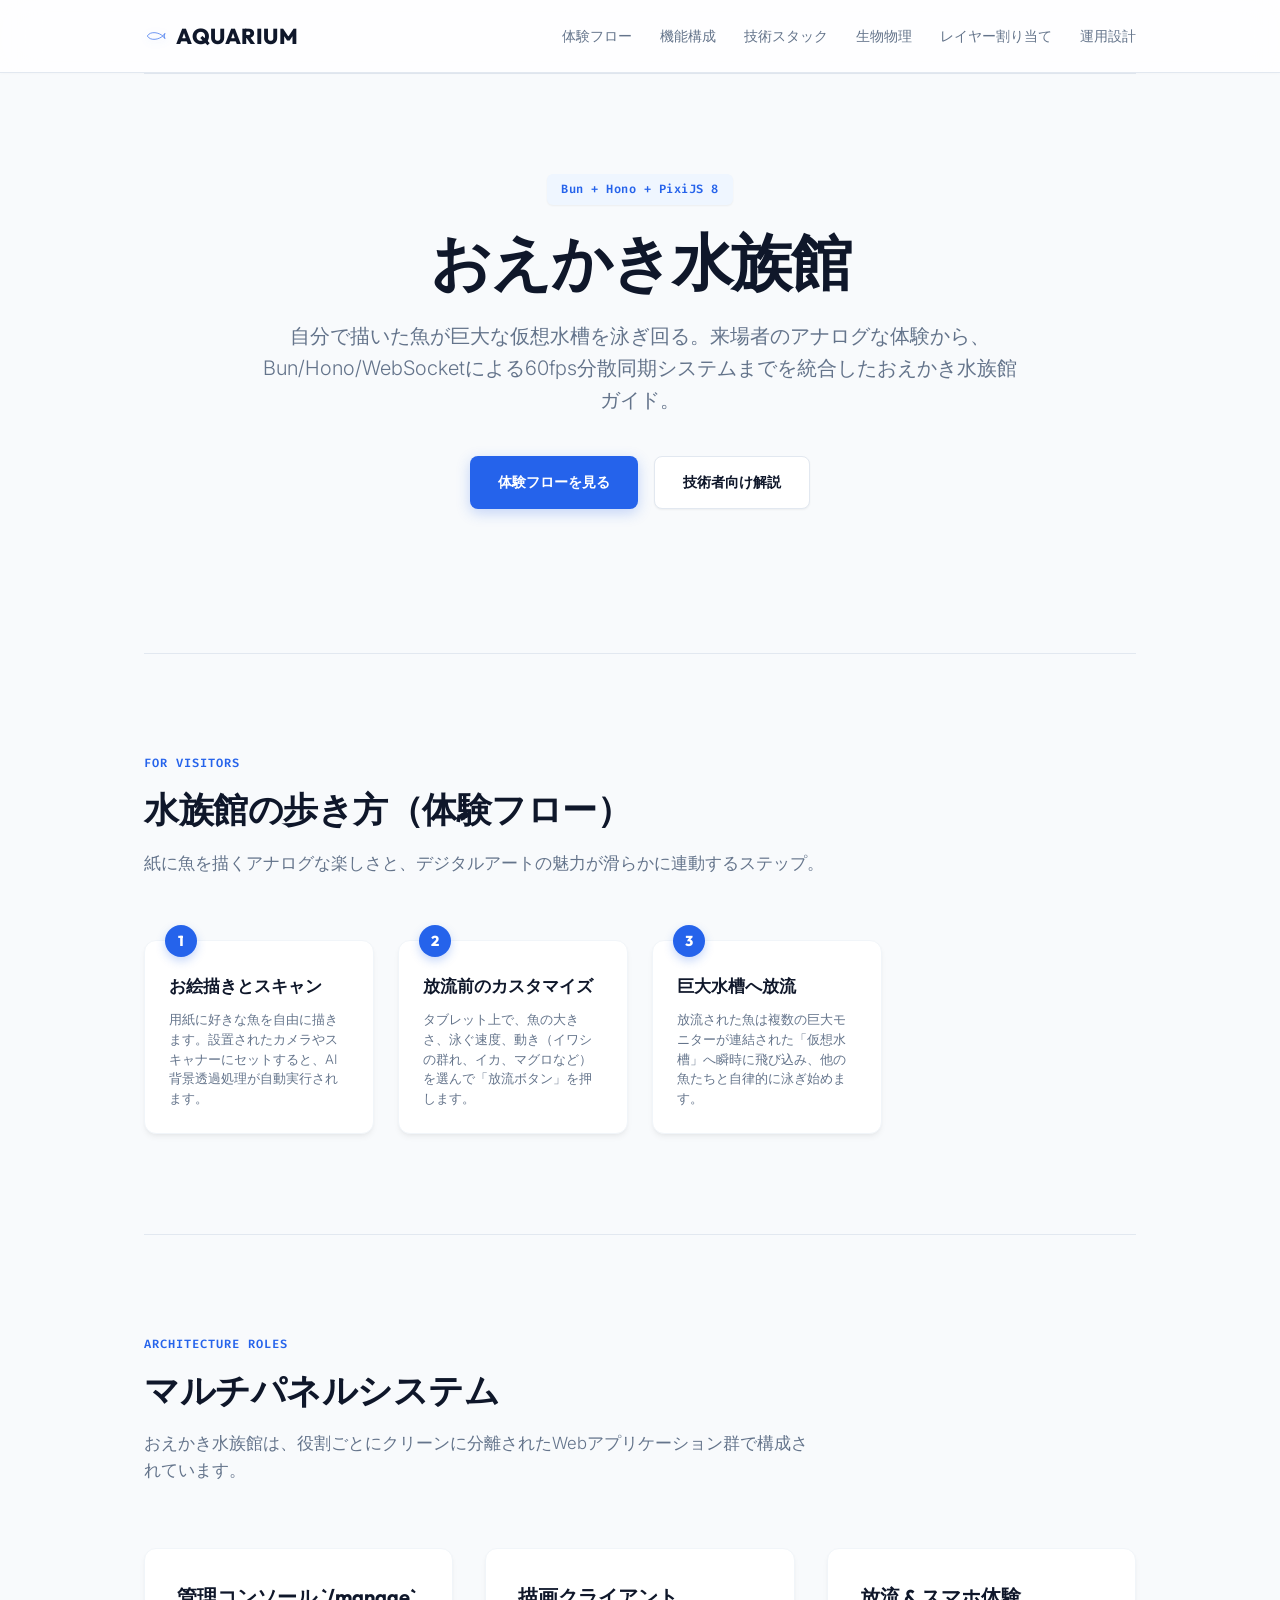
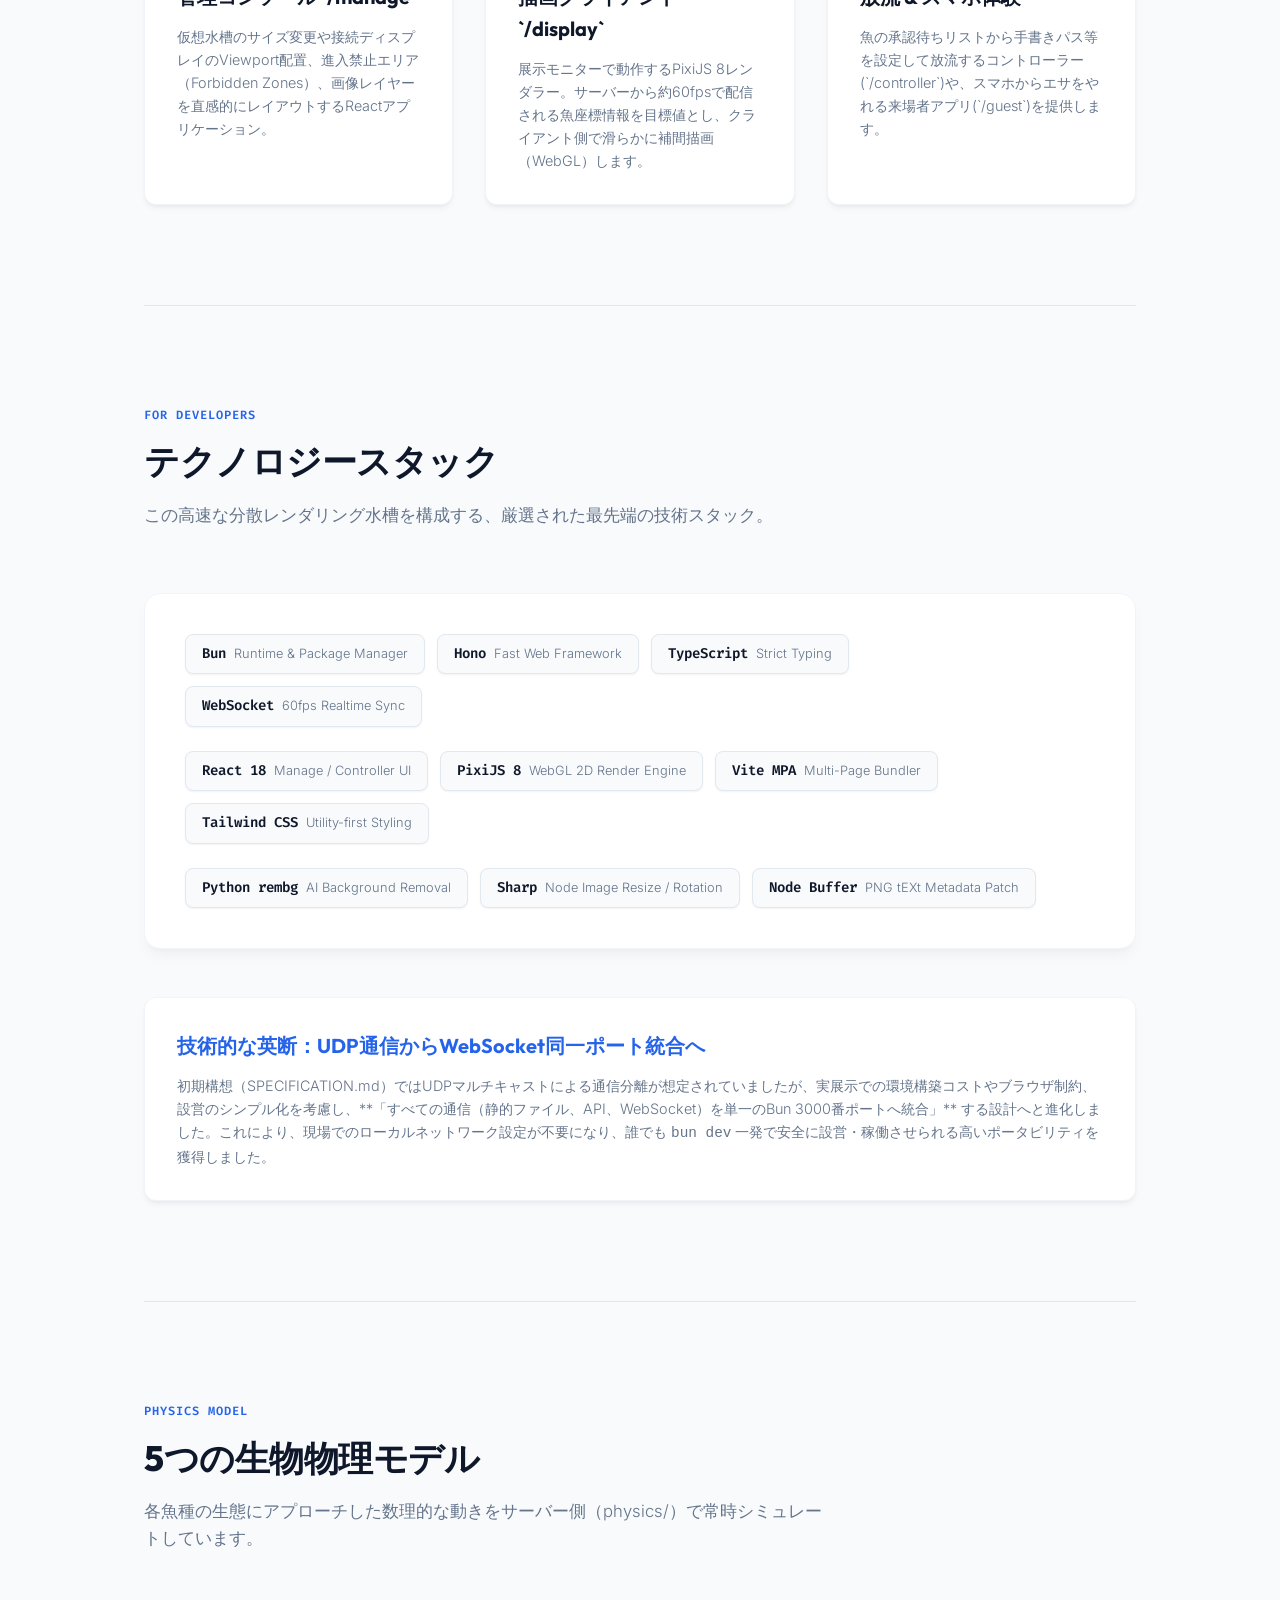
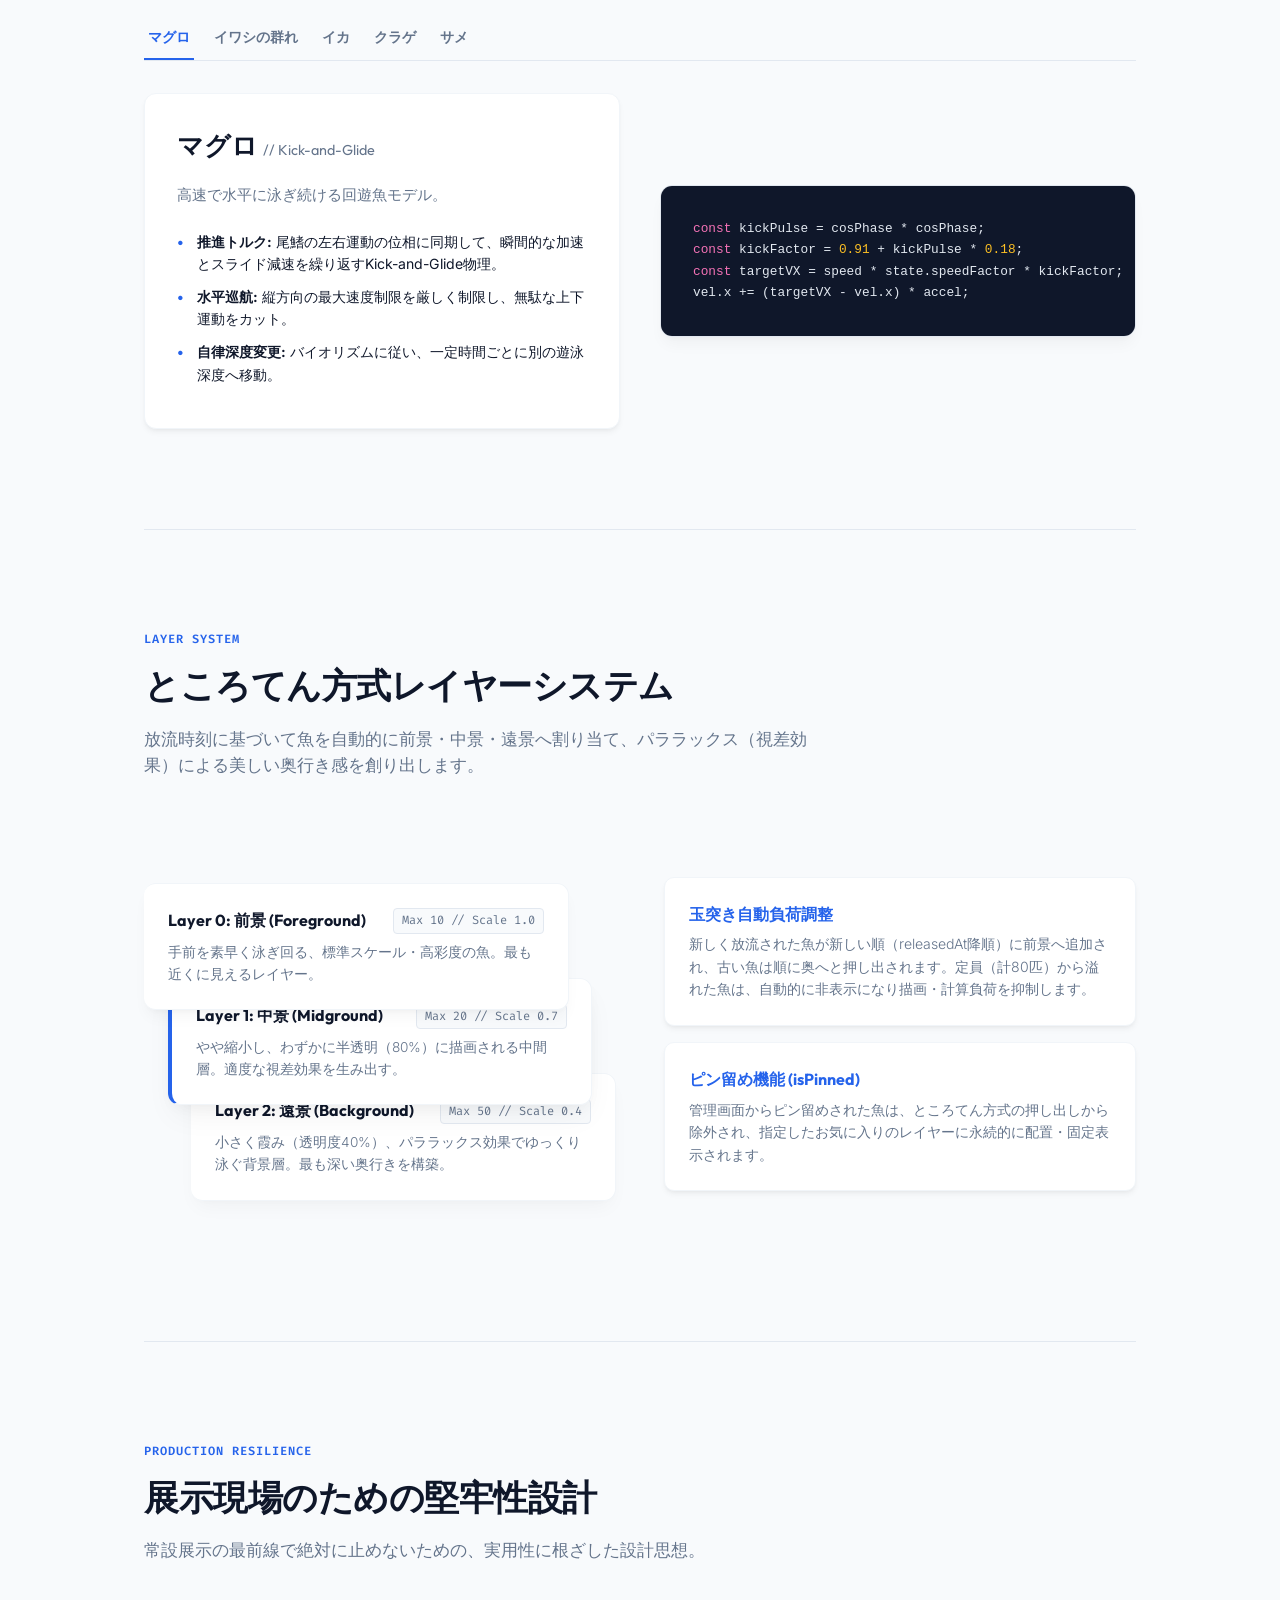
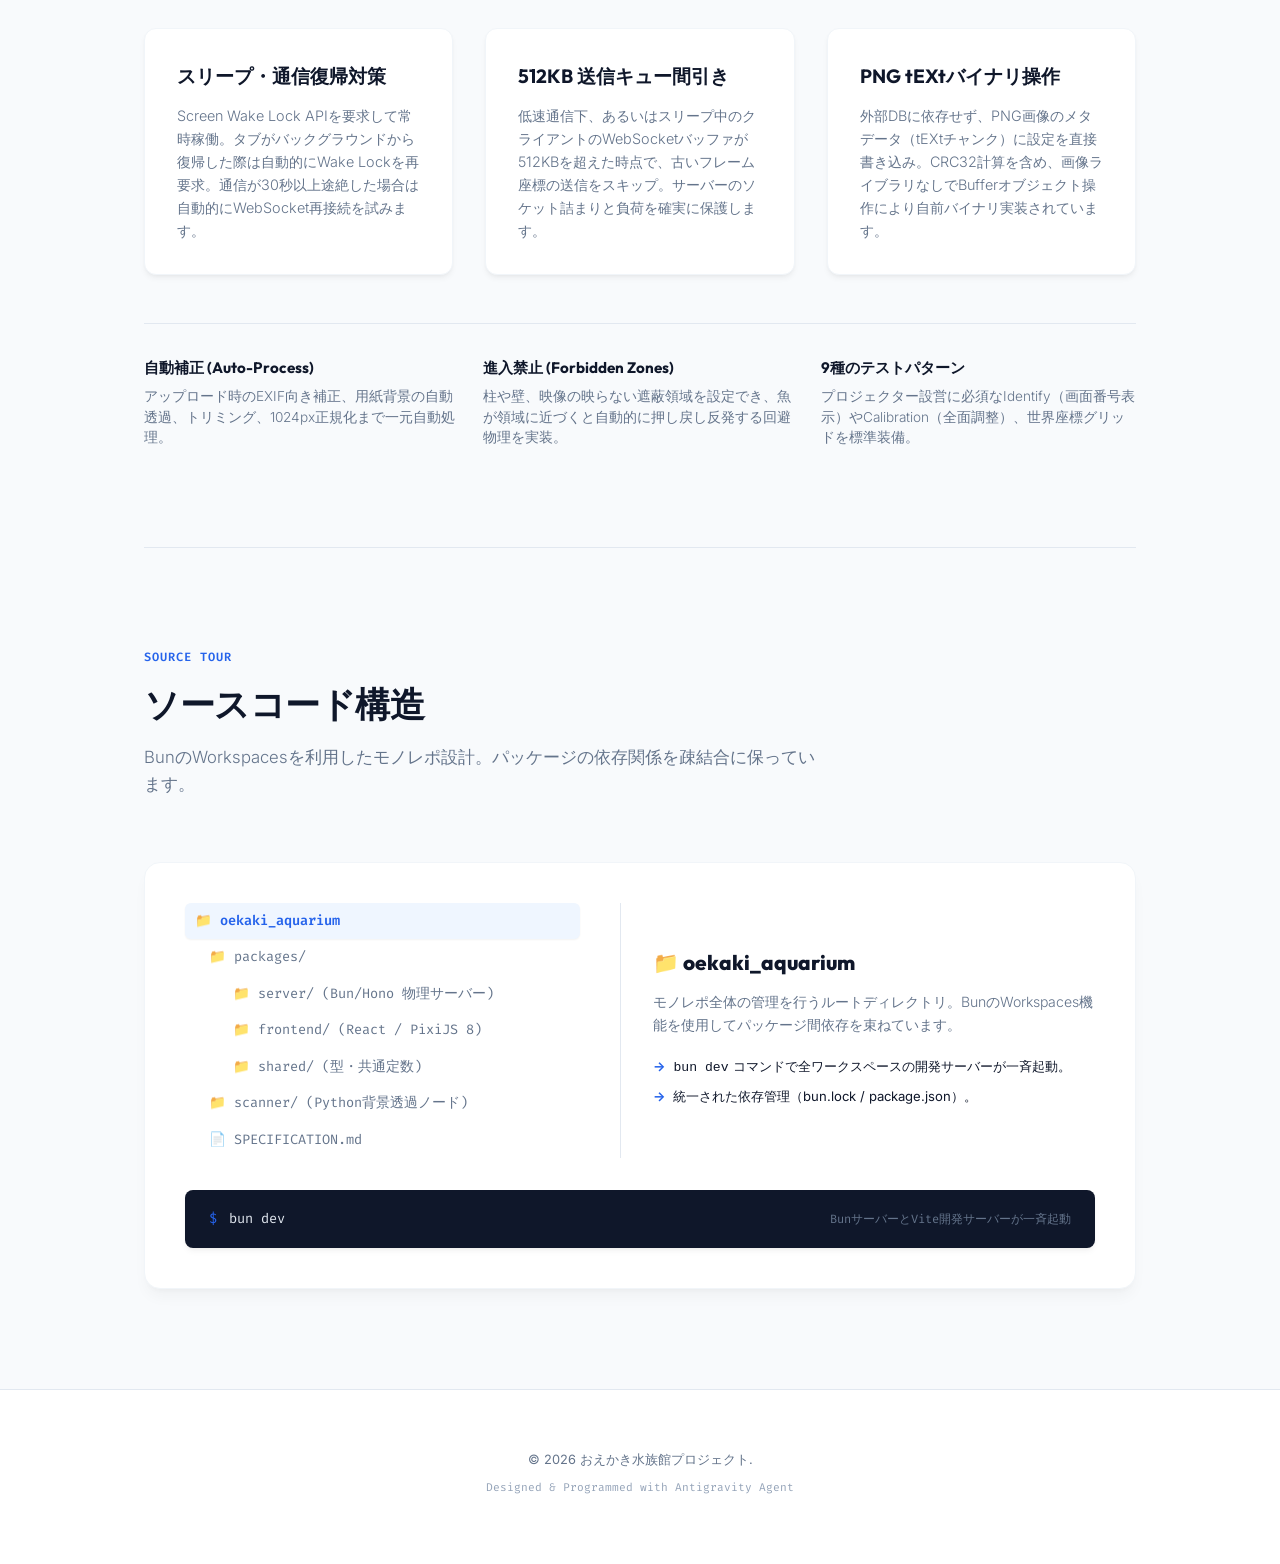
==== commit 0ac0d25c: "修正" ====
--- a/oekaki-aquarium/index.html
+++ b/oekaki-aquarium/index.html
@@ -3,28 +3,32 @@
 <head>
   <meta charset="UTF-8">
   <meta name="viewport" content="width=device-width, initial-scale=1.0">
-  <title>OEKAKI AQUARIUM // おえかき水族館 - 技術仕様・アーキテクチャLP</title>
-  <meta name="description" content="自分で描いた魚が仮想水槽を泳ぎ回る。複数ディスプレイの連結、自前実装の遊泳物理、PNG tEXtバイナリハックなど、おえかき水族館の高度なアーキテクチャとこだわりを伝える技術LP。">
+  <title>OEKAKI AQUARIUM // おえかき水族館 - 総合ガイド & 技術LP</title>
+  <meta name="description" content="自分で描いた魚が巨大水槽を泳ぎ回る。来場者向け体験ステップから、Bun/Hono/PixiJS/rembgなどエンジニア向けの高度な技術スタック、生物物理シミュレーションまでを網羅したおえかき水族館の総合LP。">
   
   <!-- Google Fonts -->
   <link rel="preconnect" href="https://fonts.googleapis.com">
   <link rel="preconnect" href="https://fonts.gstatic.com" crossorigin>
-  <link href="https://fonts.googleapis.com/css2?family=Fira+Code:wght@400;600&family=Inter:wght@300;400;600;700&family=Outfit:wght@400;600;800&display=swap" rel="stylesheet">
+  <link href="https://fonts.googleapis.com/css2?family=Fira+Code:wght@400;500&family=Inter:wght@300;400;500;600;700&family=Outfit:wght@300;400;500;600;700;800;900&display=swap" rel="stylesheet">
   
   <style>
     :root {
-      --bg-dark: #020617;
-      --bg-deep: #0f172a;
-      --primary: #06b6d4;      /* Cyan */
-      --primary-glow: rgba(6, 182, 212, 0.4);
-      --secondary: #ec4899;    /* Pink/Magenta */
-      --secondary-glow: rgba(236, 72, 153, 0.4);
-      --accent: #10b981;       /* Emerald */
-      --accent-glow: rgba(16, 185, 129, 0.3);
-      --text-main: #f8fafc;
-      --text-muted: #94a3b8;
-      --card-bg: rgba(30, 41, 59, 0.45);
-      --card-border: rgba(255, 255, 255, 0.08);
+      --bg: #f8fafc;            /* Clean Slate Gray/White */
+      --bg-white: #ffffff;
+      --text: #0f172a;
+      --text-muted: #64748b;
+      --primary: #2563eb;      /* Clean Royal Blue */
+      --primary-light: #eff6ff;
+      --border: #f1f5f9;
+      --border-accent: #e2e8f0;
+      
+      /* Layered shadows for depth */
+      --shadow-sm: 0 1px 2px 0 rgba(0, 0, 0, 0.05);
+      --shadow-md: 0 4px 6px -1px rgba(0, 0, 0, 0.05), 0 2px 4px -2px rgba(0, 0, 0, 0.05);
+      --shadow-lg: 0 10px 15px -3px rgba(0, 0, 0, 0.04), 0 4px 6px -4px rgba(0, 0, 0, 0.04);
+      --shadow-xl: 0 20px 25px -5px rgba(0, 0, 0, 0.05), 0 8px 10px -6px rgba(0, 0, 0, 0.05);
+      --shadow-layered: 0 30px 60px -15px rgba(15, 23, 42, 0.08), 0 15px 30px -10px rgba(15, 23, 42, 0.05);
+      
       --font-title: 'Outfit', 'Inter', sans-serif;
       --font-body: 'Inter', sans-serif;
       --font-code: 'Fira Code', monospace;
@@ -41,102 +45,96 @@
     }
 
     body {
-      background-color: var(--bg-dark);
-      background-image: 
-        radial-gradient(circle at 10% 20%, rgba(6, 182, 212, 0.1) 0%, transparent 40%),
-        radial-gradient(circle at 90% 80%, rgba(236, 72, 153, 0.1) 0%, transparent 40%),
-        radial-gradient(circle at 50% 50%, rgba(15, 23, 42, 0.5) 0%, #020617 100%);
-      color: var(--text-main);
+      background-color: var(--bg);
+      color: var(--text);
       font-family: var(--font-body);
       line-height: 1.6;
       overflow-x: hidden;
+      -webkit-font-smoothing: antialiased;
     }
 
     /* Scrollbar */
     ::-webkit-scrollbar {
-      width: 10px;
+      width: 8px;
     }
     ::-webkit-scrollbar-track {
-      background: var(--bg-dark);
+      background: var(--bg);
     }
     ::-webkit-scrollbar-thumb {
-      background: var(--bg-deep);
-      border: 2px solid var(--bg-dark);
-      border-radius: 5px;
+      background: #cbd5e1;
+      border-radius: 4px;
     }
     ::-webkit-scrollbar-thumb:hover {
-      background: var(--primary);
+      background: #94a3b8;
     }
 
     /* Container */
     .container {
-      max-width: 1200px;
+      max-width: 1040px;
       margin: 0 auto;
       padding: 0 24px;
     }
 
     /* Header */
     header {
-      position: fixed;
+      position: sticky;
       top: 0;
-      left: 0;
-      width: 100%;
       z-index: 100;
-      background: rgba(2, 6, 23, 0.8);
-      backdrop-filter: blur(12px);
-      border-bottom: 1px solid var(--card-border);
+      background: rgba(255, 255, 255, 0.8);
+      backdrop-filter: blur(20px);
+      border-bottom: 1px solid var(--border-accent);
+      box-shadow: 0 1px 3px 0 rgba(0, 0, 0, 0.02);
     }
 
     .header-inner {
       display: flex;
       justify-content: space-between;
       align-items: center;
-      height: 80px;
+      height: 72px;
     }
 
     .logo {
       font-family: var(--font-title);
       font-weight: 800;
-      font-size: 1.5rem;
-      letter-spacing: 2px;
-      background: linear-gradient(to right, var(--primary), var(--secondary));
-      -webkit-background-clip: text;
-      -webkit-text-fill-color: transparent;
+      font-size: 1.35rem;
+      letter-spacing: 0.5px;
+      color: var(--text);
       display: flex;
       align-items: center;
-      gap: 8px;
+      gap: 10px;
     }
 
     .logo-icon {
-      width: 28px;
-      height: 28px;
-      fill: url(#logo-grad);
+      width: 22px;
+      height: 22px;
+      fill: none;
+      stroke: var(--primary);
+      stroke-width: 3;
+      filter: drop-shadow(0 2px 4px rgba(37, 99, 235, 0.2));
     }
 
     nav ul {
       display: flex;
       list-style: none;
-      gap: 32px;
+      gap: 28px;
     }
 
     nav a {
       color: var(--text-muted);
       text-decoration: none;
-      font-weight: 600;
-      font-size: 0.9rem;
-      transition: color 0.3s ease, text-shadow 0.3s ease;
+      font-weight: 500;
+      font-size: 0.85rem;
+      transition: color 0.2s ease;
       font-family: var(--font-title);
     }
 
     nav a:hover {
-      color: var(--primary);
-      text-shadow: 0 0 8px var(--primary-glow);
+      color: var(--text);
     }
 
     /* Hero Section */
     .hero {
-      padding: 160px 0 100px;
-      position: relative;
+      padding: 100px 0 80px;
       display: flex;
       flex-direction: column;
       align-items: center;
@@ -145,41 +143,39 @@
 
     .hero-tag {
       font-family: var(--font-code);
-      font-size: 0.9rem;
+      font-size: 0.75rem;
       font-weight: 600;
       color: var(--primary);
-      border: 1px solid var(--primary);
-      padding: 6px 16px;
-      border-radius: 100px;
+      background: var(--primary-light);
+      padding: 6px 14px;
+      border-radius: 6px;
       margin-bottom: 24px;
-      box-shadow: 0 0 12px var(--primary-glow);
+      letter-spacing: 0.5px;
       display: inline-block;
-      letter-spacing: 1px;
+      box-shadow: var(--shadow-sm);
     }
 
     .hero h1 {
       font-family: var(--font-title);
       font-size: 3.8rem;
-      font-weight: 800;
+      font-weight: 950;
       line-height: 1.1;
       margin-bottom: 24px;
-      background: linear-gradient(135deg, #ffffff 30%, #a5f3fc 70%, #f472b6 100%);
-      -webkit-background-clip: text;
-      -webkit-text-fill-color: transparent;
-      letter-spacing: -1px;
+      letter-spacing: -1.5px;
+      color: var(--text);
     }
 
     .hero p.lead {
       font-size: 1.25rem;
       color: var(--text-muted);
-      max-width: 800px;
+      max-width: 760px;
       margin-bottom: 40px;
       font-weight: 300;
     }
 
     .hero-buttons {
       display: flex;
-      gap: 20px;
+      gap: 16px;
       margin-bottom: 64px;
     }
 
@@ -192,42 +188,43 @@
       font-weight: 600;
       text-decoration: none;
       font-family: var(--font-title);
-      transition: all 0.3s cubic-bezier(0.4, 0, 0.2, 1);
+      transition: all 0.25s cubic-bezier(0.16, 1, 0.3, 1);
       cursor: pointer;
+      font-size: 0.9rem;
     }
 
     .btn-primary {
-      background: linear-gradient(135deg, var(--primary), #0891b2);
-      color: #000;
-      box-shadow: 0 4px 20px var(--primary-glow);
+      background: var(--primary);
+      color: #ffffff;
+      box-shadow: 0 4px 14px rgba(37, 99, 235, 0.25);
     }
 
     .btn-primary:hover {
+      background: #1d4ed8;
       transform: translateY(-2px);
-      box-shadow: 0 6px 24px rgba(6, 182, 212, 0.6);
-      filter: brightness(1.1);
+      box-shadow: 0 6px 20px rgba(37, 99, 235, 0.35);
     }
 
     .btn-secondary {
-      background: rgba(255, 255, 255, 0.05);
-      color: var(--text-main);
-      border: 1px solid var(--card-border);
+      background: var(--bg-white);
+      color: var(--text);
+      border: 1px solid var(--border-accent);
+      box-shadow: var(--shadow-sm);
     }
 
     .btn-secondary:hover {
-      background: rgba(255, 255, 255, 0.1);
-      border-color: var(--text-muted);
+      background: var(--bg);
       transform: translateY(-2px);
+      box-shadow: var(--shadow-md);
     }
 
     .hero-preview {
       width: 100%;
-      max-width: 1000px;
       border-radius: 16px;
       overflow: hidden;
-      border: 1px solid var(--card-border);
-      box-shadow: 0 20px 50px rgba(0, 0, 0, 0.5), 0 0 40px rgba(6, 182, 212, 0.15);
-      position: relative;
+      border: 1px solid var(--border-accent);
+      box-shadow: var(--shadow-layered);
+      background: var(--bg-white);
     }
 
     .hero-preview img {
@@ -235,1522 +232,1179 @@
       display: block;
     }
 
-    .hero-preview::before {
-      content: '';
-      position: absolute;
-      top: 0;
-      left: 0;
-      width: 100%;
-      height: 100%;
-      background: linear-gradient(0deg, var(--bg-dark) 0%, transparent 30%);
-      pointer-events: none;
-    }
-
     /* Section Global Styles */
     section {
       padding: 100px 0;
-      border-top: 1px solid var(--card-border);
-      position: relative;
+      border-top: 1px solid var(--border-accent);
     }
 
     .section-title {
-      text-align: center;
       margin-bottom: 64px;
     }
 
+    .section-title-tag {
+      font-family: var(--font-code);
+      font-size: 0.75rem;
+      font-weight: 600;
+      color: var(--primary);
+      text-transform: uppercase;
+      letter-spacing: 1px;
+      margin-bottom: 8px;
+      display: block;
+    }
+
     .section-title h2 {
       font-family: var(--font-title);
-      font-size: 2.5rem;
+      font-size: 2.2rem;
       font-weight: 800;
-      margin-bottom: 16px;
+      margin-bottom: 12px;
       letter-spacing: -0.5px;
-    }
-
-    .section-title h2 span {
-      background: linear-gradient(to right, var(--primary), var(--secondary));
-      -webkit-background-clip: text;
-      -webkit-text-fill-color: transparent;
+      color: var(--text);
     }
 
     .section-title p {
-      font-size: 1.1rem;
-      color: var(--text-muted);
-      max-width: 700px;
-      margin: 0 auto;
-    }
-
-    /* Core Concepts Grid */
-    .concepts-grid {
+      font-size: 1.05rem;
+      color: var(--text-muted);
+      max-width: 680px;
+      font-weight: 300;
+    }
+
+    /* Grid Layouts */
+    .grid-3 {
       display: grid;
       grid-template-columns: repeat(3, 1fr);
       gap: 32px;
     }
 
-    .concept-card {
-      background: var(--card-bg);
-      border: 1px solid var(--card-border);
+    .grid-2 {
+      display: grid;
+      grid-template-columns: repeat(2, 1fr);
+      gap: 48px;
+      align-items: center;
+    }
+
+    /* Layered Card styling */
+    .layered-card {
+      background: var(--bg-white);
+      border: 1px solid var(--border);
       border-radius: 12px;
-      padding: 40px 32px;
-      transition: all 0.3s ease;
-      backdrop-filter: blur(12px);
-    }
-
-    .concept-card:hover {
-      transform: translateY(-8px);
-      border-color: rgba(6, 182, 212, 0.3);
-      box-shadow: 0 12px 30px rgba(0, 0, 0, 0.3), 0 0 20px rgba(6, 182, 212, 0.05);
-    }
-
-    .concept-icon {
-      width: 48px;
-      height: 48px;
-      background: rgba(6, 182, 212, 0.1);
-      border-radius: 8px;
+      padding: 32px;
+      box-shadow: var(--shadow-md);
+      transition: all 0.3s cubic-bezier(0.16, 1, 0.3, 1);
+    }
+
+    .layered-card:hover {
+      transform: translateY(-4px);
+      box-shadow: var(--shadow-layered);
+      border-color: var(--border-accent);
+    }
+
+    .layered-card h3 {
+      font-family: var(--font-title);
+      font-size: 1.25rem;
+      font-weight: 700;
+      color: var(--text);
+      margin-bottom: 12px;
+    }
+
+    .layered-card p {
+      color: var(--text-muted);
+      font-size: 0.9rem;
+      font-weight: 300;
+      line-height: 1.6;
+    }
+
+    /* Guest Experience Steps (Visitor Section) */
+    .experience-steps {
+      display: grid;
+      grid-template-columns: repeat(4, 1fr);
+      gap: 24px;
+    }
+
+    .step-card {
+      background: var(--bg-white);
+      border: 1px solid var(--border);
+      border-radius: 12px;
+      padding: 24px;
+      box-shadow: var(--shadow-md);
+      position: relative;
+    }
+
+    .step-num {
+      position: absolute;
+      top: -16px;
+      left: 20px;
+      width: 32px;
+      height: 32px;
+      background: var(--primary);
+      color: #ffffff;
+      border-radius: 50%;
       display: flex;
       align-items: center;
       justify-content: center;
-      margin-bottom: 24px;
-      color: var(--primary);
-    }
-
-    .concept-card:nth-child(2) .concept-icon {
-      background: rgba(236, 72, 153, 0.1);
-      color: var(--secondary);
-    }
-
-    .concept-card:nth-child(3) .concept-icon {
-      background: rgba(16, 185, 129, 0.1);
-      color: var(--accent);
-    }
-
-    .concept-card h3 {
-      font-family: var(--font-title);
-      font-size: 1.5rem;
-      font-weight: 600;
-      margin-bottom: 16px;
-    }
-
-    .concept-card p {
-      color: var(--text-muted);
-      font-size: 0.95rem;
-      margin-bottom: 16px;
-    }
-
-    .concept-tag {
-      font-family: var(--font-code);
-      font-size: 0.8rem;
-      background: rgba(255, 255, 255, 0.04);
-      padding: 4px 8px;
-      border-radius: 4px;
-      color: var(--text-muted);
-      border: 1px solid rgba(255, 255, 255, 0.05);
-    }
-
-    /* Biology Models Section */
-    .biology-tabs-container {
-      margin-top: 40px;
-    }
-
-    .biology-tabs {
-      display: flex;
-      justify-content: center;
-      gap: 12px;
-      margin-bottom: 32px;
-      flex-wrap: wrap;
-    }
-
-    .bio-tab {
-      background: rgba(255, 255, 255, 0.03);
-      border: 1px solid var(--card-border);
-      color: var(--text-muted);
-      padding: 12px 24px;
-      border-radius: 8px;
-      font-family: var(--font-title);
-      font-weight: 600;
-      cursor: pointer;
-      transition: all 0.3s ease;
-    }
-
-    .bio-tab:hover {
-      background: rgba(255, 255, 255, 0.08);
-      color: var(--text-main);
-    }
-
-    .bio-tab.active {
-      background: linear-gradient(135deg, var(--primary), rgba(6, 182, 212, 0.2));
-      border-color: var(--primary);
-      color: #000;
-      box-shadow: 0 4px 15px var(--primary-glow);
-    }
-
-    .bio-content {
-      background: var(--card-bg);
-      border: 1px solid var(--card-border);
+      font-family: var(--font-title);
+      font-weight: 800;
+      font-size: 0.9rem;
+      box-shadow: 0 4px 10px rgba(37, 99, 235, 0.25);
+    }
+
+    .step-card h4 {
+      font-family: var(--font-title);
+      font-size: 1.05rem;
+      font-weight: 700;
+      margin-top: 8px;
+      margin-bottom: 10px;
+    }
+
+    .step-card p {
+      font-size: 0.82rem;
+      color: var(--text-muted);
+      font-weight: 300;
+      line-height: 1.5;
+    }
+
+    /* Tech Stack Badges */
+    .tech-stack-container {
+      background: var(--bg-white);
+      border: 1px solid var(--border);
       border-radius: 16px;
       padding: 40px;
-      backdrop-filter: blur(12px);
+      box-shadow: var(--shadow-lg);
+      margin-bottom: 48px;
+    }
+
+    .tech-stack-row {
+      display: flex;
+      flex-wrap: wrap;
+      gap: 12px;
+      margin-bottom: 24px;
+    }
+
+    .tech-stack-row:last-child {
+      margin-bottom: 0;
+    }
+
+    .tech-badge {
+      display: inline-flex;
+      align-items: center;
+      gap: 8px;
+      background: var(--bg);
+      border: 1px solid var(--border-accent);
+      padding: 8px 16px;
+      border-radius: 8px;
+      font-size: 0.88rem;
+      font-weight: 500;
+      box-shadow: var(--shadow-sm);
+      transition: all 0.2s ease;
+    }
+
+    .tech-badge:hover {
+      border-color: var(--primary);
+      transform: translateY(-1px);
+      box-shadow: var(--shadow-md);
+    }
+
+    .tech-badge-title {
+      font-family: var(--font-code);
+      font-weight: 600;
+      color: var(--text);
+    }
+
+    .tech-badge-desc {
+      color: var(--text-muted);
+      font-size: 0.8rem;
+      font-weight: 300;
+    }
+
+    /* Minimalist Tab Navigation */
+    .tab-nav {
+      display: flex;
+      gap: 16px;
+      border-bottom: 1px solid var(--border-accent);
+      margin-bottom: 32px;
+      padding-bottom: 1px;
+    }
+
+    .tab-btn {
+      background: none;
+      border: none;
+      padding: 12px 4px;
+      font-family: var(--font-title);
+      font-size: 0.9rem;
+      font-weight: 600;
+      color: var(--text-muted);
+      cursor: pointer;
+      position: relative;
+      transition: color 0.2s ease;
+    }
+
+    .tab-btn:hover {
+      color: var(--text);
+    }
+
+    .tab-btn.active {
+      color: var(--primary);
+    }
+
+    .tab-btn.active::after {
+      content: '';
+      position: absolute;
+      bottom: -1px;
+      left: 0;
+      width: 100%;
+      height: 2px;
+      background-color: var(--primary);
+    }
+
+    .tab-pane {
       display: none;
-      grid-template-columns: 1.2fr 1fr;
-      gap: 48px;
+      grid-template-columns: 1fr 1fr;
+      gap: 40px;
       align-items: center;
     }
 
-    .bio-content.active {
+    .tab-pane.active {
       display: grid;
     }
 
-    .bio-text h3 {
-      font-family: var(--font-title);
-      font-size: 2rem;
+    .pane-text {
+      background: var(--bg-white);
+      border: 1px solid var(--border);
+      border-radius: 12px;
+      padding: 32px;
+      box-shadow: var(--shadow-md);
+    }
+
+    .pane-text h3 {
+      font-family: var(--font-title);
+      font-size: 1.6rem;
       margin-bottom: 16px;
-      display: flex;
-      align-items: center;
-      gap: 12px;
-    }
-
-    .bio-text h3 span.en {
-      font-size: 1rem;
-      color: var(--text-muted);
+      font-weight: 800;
+    }
+
+    .pane-text p {
+      color: var(--text-muted);
+      font-size: 0.95rem;
+      font-weight: 300;
+      margin-bottom: 24px;
+    }
+
+    .pane-list {
+      list-style: none;
+    }
+
+    .pane-list li {
+      position: relative;
+      padding-left: 20px;
+      margin-bottom: 10px;
+      font-size: 0.88rem;
+      color: var(--text);
       font-weight: 400;
     }
 
-    .bio-text p {
-      color: var(--text-muted);
-      margin-bottom: 24px;
-      font-size: 1.05rem;
-    }
-
-    .bio-points {
-      margin-bottom: 24px;
-      list-style: none;
-    }
-
-    .bio-points li {
-      position: relative;
-      padding-left: 24px;
-      margin-bottom: 12px;
-      color: var(--text-main);
-    }
-
-    .bio-points li::before {
-      content: '✓';
+    .pane-list li::before {
+      content: '•';
       position: absolute;
       left: 0;
       color: var(--primary);
       font-weight: bold;
     }
 
-    .bio-code-pane {
-      background: rgba(0, 0, 0, 0.3);
-      border: 1px solid var(--card-border);
-      border-radius: 10px;
-      padding: 24px;
-      font-family: var(--font-code);
-      font-size: 0.85rem;
-      overflow-x: auto;
-    }
-
-    /* 3D Layers Section */
-    .layers-container {
-      display: grid;
-      grid-template-columns: 1fr 1.2fr;
-      gap: 64px;
-      align-items: center;
-    }
-
-    /* 3D Layer Visual Demo */
-    .layers-visual-3d {
-      perspective: 1000px;
-      height: 480px;
-      display: flex;
-      justify-content: center;
-      align-items: center;
-      position: relative;
-    }
-
-    .layers-stack {
-      transform: rotateX(60deg) rotateZ(-30deg);
-      transform-style: preserve-3d;
-      position: relative;
-      width: 300px;
-      height: 200px;
-      transition: transform 0.5s ease;
-    }
-
-    .layers-stack:hover {
-      transform: rotateX(50deg) rotateZ(-20deg) scale(1.05);
-    }
-
-    .layer-plane {
-      position: absolute;
-      width: 100%;
-      height: 100%;
+    /* Code Block styling with shadows */
+    .code-container {
+      box-shadow: var(--shadow-lg);
       border-radius: 12px;
-      background: rgba(6, 182, 212, 0.1);
-      border: 2px solid var(--primary);
-      box-shadow: 0 0 30px rgba(6, 182, 212, 0.2);
-      display: flex;
-      flex-direction: column;
-      justify-content: space-between;
-      padding: 20px;
-      transition: all 0.3s ease;
-      backdrop-filter: blur(2px);
-    }
-
-    .layer-plane-foreground {
-      transform: translateZ(100px);
-      border-color: var(--secondary);
-      background: rgba(236, 72, 153, 0.08);
-      box-shadow: 0 0 40px rgba(236, 72, 153, 0.2);
-    }
-
-    .layer-plane-midground {
-      transform: translateZ(0px);
-      border-color: var(--primary);
-      background: rgba(6, 182, 212, 0.08);
-      box-shadow: 0 0 30px rgba(6, 182, 212, 0.15);
-    }
-
-    .layer-plane-background {
-      transform: translateZ(-100px);
-      border-color: var(--accent);
-      background: rgba(16, 185, 129, 0.08);
-      box-shadow: 0 0 30px rgba(16, 185, 129, 0.15);
-    }
-
-    .layer-plane-title {
-      font-family: var(--font-title);
-      font-weight: 800;
-      font-size: 1.1rem;
-      letter-spacing: 1px;
-      text-transform: uppercase;
-    }
-
-    .layer-plane-foreground .layer-plane-title { color: var(--secondary); }
-    .layer-plane-midground .layer-plane-title { color: var(--primary); }
-    .layer-plane-background .layer-plane-title { color: var(--accent); }
-
-    .layer-plane-specs {
-      font-family: var(--font-code);
-      font-size: 0.75rem;
-      color: var(--text-muted);
-      line-height: 1.4;
-    }
-
-    .layer-plane-fish {
-      position: absolute;
-      width: 40px;
-      height: 20px;
-      border: 1px solid currentColor;
-      border-radius: 50%;
-    }
-
-    .layer-plane-foreground .layer-plane-fish {
-      color: var(--secondary);
-      top: 30%; left: 40%;
-      transform: scale(1.3);
-    }
-
-    .layer-plane-midground .layer-plane-fish {
-      color: var(--primary);
-      top: 60%; left: 20%;
-      transform: scale(0.9);
-    }
-
-    .layer-plane-background .layer-plane-fish {
-      color: var(--accent);
-      top: 20%; left: 70%;
-      transform: scale(0.5);
-    }
-
-    .layers-explain h3 {
-      font-family: var(--font-title);
-      font-size: 2rem;
-      margin-bottom: 20px;
-    }
-
-    .layers-explain p {
-      color: var(--text-muted);
-      margin-bottom: 24px;
-      font-size: 1.05rem;
-    }
-
-    .layers-rule-card {
-      background: rgba(255, 255, 255, 0.02);
-      border: 1px solid var(--card-border);
-      border-radius: 8px;
-      padding: 24px;
-      margin-bottom: 16px;
-    }
-
-    .layers-rule-card h4 {
-      font-family: var(--font-title);
-      font-size: 1.1rem;
-      color: var(--primary);
-      margin-bottom: 8px;
-    }
-
-    .layers-rule-card p {
-      font-size: 0.9rem;
-      margin-bottom: 0;
-    }
-
-    /* Architecture / Flow Section */
-    .arch-content {
-      display: grid;
-      grid-template-columns: 1fr 1.1fr;
-      gap: 64px;
-      align-items: center;
-    }
-
-    .arch-text h3 {
-      font-family: var(--font-title);
-      font-size: 1.8rem;
-      margin-bottom: 16px;
-    }
-
-    .arch-text p {
-      color: var(--text-muted);
-      margin-bottom: 24px;
-    }
-
-    .arch-specs {
-      list-style: none;
-    }
-
-    .arch-spec-item {
-      display: flex;
-      gap: 16px;
-      margin-bottom: 20px;
-    }
-
-    .arch-spec-marker {
-      width: 24px;
-      height: 24px;
-      background: rgba(6, 182, 212, 0.1);
-      border-radius: 50%;
-      display: flex;
-      align-items: center;
-      justify-content: center;
-      color: var(--primary);
-      flex-shrink: 0;
-      font-weight: bold;
-      font-size: 0.8rem;
-    }
-
-    .arch-spec-info h4 {
-      font-family: var(--font-title);
-      font-size: 1.1rem;
-      margin-bottom: 4px;
-    }
-
-    .arch-spec-info p {
-      font-size: 0.9rem;
-      margin-bottom: 0;
-    }
-
-    /* Diagram UI */
-    .arch-diagram {
-      background: var(--bg-deep);
-      border: 1px solid var(--card-border);
-      border-radius: 12px;
+      overflow: hidden;
+      border: 1px solid var(--border-accent);
+    }
+
+    .code-block {
+      background: #0f172a;
       padding: 32px;
-      box-shadow: inset 0 0 20px rgba(0, 0, 0, 0.4);
-      font-family: var(--font-code);
-      font-size: 0.85rem;
-    }
-
-    .dia-row {
-      display: flex;
-      justify-content: space-between;
-      margin-bottom: 40px;
-      position: relative;
-    }
-
-    .dia-row:last-child {
-      margin-bottom: 0;
-    }
-
-    .dia-node {
-      background: rgba(255, 255, 255, 0.03);
-      border: 1px solid var(--card-border);
-      border-radius: 8px;
-      padding: 16px;
-      text-align: center;
-      flex: 1;
-      margin: 0 8px;
-      transition: all 0.3s ease;
-      position: relative;
-    }
-
-    .dia-node.active-node {
-      border-color: var(--primary);
-      box-shadow: 0 0 15px rgba(6, 182, 212, 0.2);
-    }
-
-    .dia-node.active-node-pink {
-      border-color: var(--secondary);
-      box-shadow: 0 0 15px rgba(236, 72, 153, 0.2);
-    }
-
-    .dia-node.server-node {
-      border-color: var(--accent);
-      box-shadow: 0 0 20px rgba(16, 185, 129, 0.15);
-      background: rgba(16, 185, 129, 0.02);
-    }
-
-    .dia-node h5 {
-      color: var(--text-main);
-      margin-bottom: 6px;
-      font-weight: 600;
-      font-size: 0.9rem;
-    }
-
-    .dia-node span {
-      color: var(--text-muted);
-      font-size: 0.75rem;
-      display: block;
-    }
-
-    .dia-label {
-      position: absolute;
-      left: 50%;
-      transform: translateX(-50%);
-      font-size: 0.7rem;
-      color: var(--primary);
-      background: var(--bg-dark);
-      padding: 2px 8px;
-      border-radius: 100px;
-      border: 1px solid var(--primary-glow);
-    }
-
-    /* Features Grid */
-    .features-grid {
-      display: grid;
-      grid-template-columns: repeat(2, 1fr);
-      gap: 32px;
-    }
-
-    .feature-card {
-      background: var(--card-bg);
-      border: 1px solid var(--card-border);
-      border-radius: 12px;
-      padding: 32px;
-      transition: all 0.3s ease;
-      backdrop-filter: blur(12px);
-    }
-
-    .feature-card:hover {
-      border-color: var(--primary-glow);
-      transform: translateY(-4px);
-    }
-
-    .feature-header {
-      display: flex;
-      align-items: center;
-      gap: 16px;
-      margin-bottom: 20px;
-    }
-
-    .feature-icon-wrapper {
-      width: 40px;
-      height: 40px;
-      background: rgba(255, 255, 255, 0.03);
-      border: 1px solid var(--card-border);
-      border-radius: 8px;
-      display: flex;
-      align-items: center;
-      justify-content: center;
-      color: var(--primary);
-    }
-
-    .feature-card h3 {
-      font-family: var(--font-title);
-      font-size: 1.35rem;
-      font-weight: 600;
-    }
-
-    .feature-card p {
-      color: var(--text-muted);
-      font-size: 0.95rem;
-      margin-bottom: 20px;
-    }
-
-    .feature-code {
-      background: rgba(0, 0, 0, 0.3);
-      border-radius: 6px;
-      padding: 16px;
       font-family: var(--font-code);
       font-size: 0.8rem;
       overflow-x: auto;
-      border: 1px solid rgba(255, 255, 255, 0.03);
       color: #e2e8f0;
     }
 
-    .feature-code span.keyword { color: #f472b6; }
-    .feature-code span.comment { color: #64748b; }
-    .feature-code span.number  { color: #fbbf24; }
-    .feature-code span.string  { color: #34d399; }
-
-    /* Project Structure Tour */
-    .tour-content {
-      background: var(--card-bg);
-      border: 1px solid var(--card-border);
+    .code-block span.keyword { color: #f472b6; }
+    .code-block span.comment { color: #64748b; }
+    .code-block span.number  { color: #fbbf24; }
+
+    /* Physical 3D Layer Stack (Using shadows for depth contrast) */
+    .layered-stack-demo {
+      display: flex;
+      flex-direction: column;
+      position: relative;
+      padding: 40px 0;
+    }
+
+    .layered-plane-card {
+      background: var(--bg-white);
+      border: 1px solid var(--border);
       border-radius: 12px;
+      padding: 24px;
+      box-shadow: var(--shadow-lg);
+      transition: all 0.3s cubic-bezier(0.16, 1, 0.3, 1);
+      position: relative;
+      width: 90%;
+    }
+
+    .layered-plane-card-0 {
+      z-index: 3;
+      margin-left: 0;
+      border-left: 4px solid var(--secondary);
+    }
+
+    .layered-plane-card-1 {
+      z-index: 2;
+      margin-top: -32px;
+      margin-left: 5%;
+      border-left: 4px solid var(--primary);
+      box-shadow: 0 15px 30px -5px rgba(0, 0, 0, 0.05), 0 5px 15px -5px rgba(0, 0, 0, 0.05);
+    }
+
+    .layered-plane-card-2 {
+      z-index: 1;
+      margin-top: -32px;
+      margin-left: 10%;
+      border-left: 4px solid var(--accent);
+      box-shadow: 0 10px 20px -5px rgba(0, 0, 0, 0.04), 0 2px 10px -5px rgba(0, 0, 0, 0.04);
+    }
+
+    .layered-stack-demo:hover .layered-plane-card-0 {
+      transform: translateY(-8px);
+      box-shadow: var(--shadow-layered);
+    }
+
+    .layered-stack-demo:hover .layered-plane-card-1 {
+      transform: translateY(-4px) translateX(2%);
+      box-shadow: var(--shadow-xl);
+    }
+
+    .layered-stack-demo:hover .layered-plane-card-2 {
+      transform: translateY(0) translateX(4%);
+      box-shadow: var(--shadow-lg);
+    }
+
+    .plane-card-header {
+      display: flex;
+      justify-content: space-between;
+      align-items: center;
+      margin-bottom: 8px;
+    }
+
+    .plane-card-header h4 {
+      font-family: var(--font-title);
+      font-size: 1rem;
+      font-weight: 700;
+      color: var(--text);
+    }
+
+    .plane-card-header span {
+      font-family: var(--font-code);
+      font-size: 0.75rem;
+      color: var(--text-muted);
+      background: var(--bg);
+      padding: 2px 8px;
+      border-radius: 4px;
+      border: 1px solid var(--border-accent);
+    }
+
+    .layered-plane-card p {
+      font-size: 0.85rem;
+      color: var(--text-muted);
+      margin-bottom: 0;
+      font-weight: 300;
+    }
+
+    .layers-explain h3 {
+      font-family: var(--font-title);
+      font-size: 1.8rem;
+      margin-bottom: 20px;
+      font-weight: 800;
+    }
+
+    .layers-explain p {
+      color: var(--text-muted);
+      margin-bottom: 24px;
+      font-size: 1.05rem;
+      font-weight: 300;
+    }
+
+    .layers-info-box {
+      background: var(--bg-white);
+      border: 1px solid var(--border);
+      border-radius: 10px;
+      padding: 24px;
+      box-shadow: var(--shadow-md);
+      margin-bottom: 16px;
+    }
+
+    .layers-info-box h4 {
+      font-family: var(--font-title);
+      font-size: 1rem;
+      color: var(--primary);
+      margin-bottom: 6px;
+      font-weight: 700;
+    }
+
+    .layers-info-box p {
+      font-size: 0.88rem;
+      margin-bottom: 0;
+      font-weight: 300;
+      color: var(--text-muted);
+    }
+
+    /* Exhibition Resilience */
+    .resilience-card {
+      background: var(--bg-white);
+      border: 1px solid var(--border);
+      border-radius: 12px;
+      padding: 32px;
+      box-shadow: var(--shadow-md);
+      transition: all 0.3s ease;
+    }
+
+    .resilience-card:hover {
+      transform: translateY(-4px);
+      box-shadow: var(--shadow-layered);
+    }
+
+    .resilience-card h3 {
+      font-family: var(--font-title);
+      font-size: 1.2rem;
+      font-weight: 700;
+      margin-bottom: 12px;
+      color: var(--text);
+    }
+
+    .resilience-card p {
+      color: var(--text-muted);
+      font-size: 0.9rem;
+      font-weight: 300;
+      line-height: 1.6;
+    }
+
+    .specs-grid {
+      display: grid;
+      grid-template-columns: repeat(3, 1fr);
+      gap: 24px;
+      border-top: 1px solid var(--border-accent);
+      padding-top: 32px;
+      margin-top: 48px;
+    }
+
+    .spec-item h4 {
+      font-family: var(--font-title);
+      font-size: 0.95rem;
+      font-weight: 700;
+      margin-bottom: 6px;
+    }
+
+    .spec-item p {
+      font-size: 0.85rem;
+      color: var(--text-muted);
+      font-weight: 300;
+      line-height: 1.5;
+    }
+
+    /* Monorepo Tour Tree Container */
+    .tree-container {
+      background: var(--bg-white);
+      border: 1px solid var(--border);
+      border-radius: 16px;
       padding: 40px;
-      backdrop-filter: blur(12px);
-    }
-
-    .structure-grid {
+      box-shadow: var(--shadow-lg);
+    }
+
+    .tree-layout {
       display: grid;
-      grid-template-columns: 1fr 1.5fr;
-      gap: 48px;
-    }
-
-    .folder-tree {
+      grid-template-columns: 1fr 1.2fr;
+      gap: 40px;
+    }
+
+    .tree-view {
       font-family: var(--font-code);
-      font-size: 0.9rem;
-      line-height: 1.8;
-      color: var(--text-muted);
-    }
-
-    .tree-item {
+      font-size: 0.85rem;
+      line-height: 2.1;
+      color: var(--text-muted);
+    }
+
+    .tree-node {
       display: flex;
       align-items: center;
       gap: 8px;
       cursor: pointer;
-      padding: 4px 8px;
-      border-radius: 4px;
-      transition: all 0.2s ease;
-    }
-
-    .tree-item:hover {
-      background: rgba(255, 255, 255, 0.04);
-      color: var(--text-main);
-    }
-
-    .tree-item.active {
+      padding: 4px 10px;
+      border-radius: 6px;
+      transition: all 0.15s ease;
+    }
+
+    .tree-node:hover {
+      background: var(--bg);
+      color: var(--text);
+    }
+
+    .tree-node.active {
       color: var(--primary);
       font-weight: 600;
-      background: rgba(6, 182, 212, 0.05);
-    }
-
-    .tree-indent-1 { padding-left: 24px; }
-    .tree-indent-2 { padding-left: 48px; }
-
-    .tour-detail-pane {
-      background: rgba(0, 0, 0, 0.2);
-      border: 1px solid var(--card-border);
-      border-radius: 8px;
-      padding: 32px;
+      background: var(--primary-light);
+      box-shadow: var(--shadow-sm);
+    }
+
+    .indent-1 { padding-left: 24px; }
+    .indent-2 { padding-left: 48px; }
+
+    .tree-detail {
+      border-left: 1px solid var(--border-accent);
+      padding-left: 32px;
       display: flex;
       flex-direction: column;
       justify-content: center;
     }
 
-    .tour-detail-pane h4 {
-      font-family: var(--font-title);
-      font-size: 1.4rem;
+    .tree-detail h4 {
+      font-family: var(--font-title);
+      font-size: 1.3rem;
+      font-weight: 800;
       margin-bottom: 12px;
-      color: var(--primary);
-      display: flex;
-      align-items: center;
-      gap: 10px;
-    }
-
-    .tour-detail-pane p {
-      color: var(--text-muted);
-      font-size: 0.95rem;
+      color: var(--text);
+    }
+
+    .tree-detail p {
+      font-size: 0.88rem;
+      color: var(--text-muted);
       margin-bottom: 20px;
-    }
-
-    .tour-detail-pane ul {
+      font-weight: 300;
+    }
+
+    .tree-detail ul {
       list-style: none;
     }
 
-    .tour-detail-pane li {
+    .tree-detail li {
       position: relative;
       padding-left: 20px;
-      margin-bottom: 10px;
-      font-size: 0.9rem;
-      color: var(--text-main);
-    }
-
-    .tour-detail-pane li::before {
+      font-size: 0.82rem;
+      color: var(--text);
+      margin-bottom: 8px;
+    }
+
+    .tree-detail li::before {
       content: '→';
       position: absolute;
       left: 0;
       color: var(--primary);
-    }
-
-    /* Getting Started (CLI) */
-    .cli-box {
-      background: #090d16;
-      border: 1px solid var(--card-border);
-      border-radius: 12px;
-      max-width: 600px;
-      margin: 40px auto 0;
-      overflow: hidden;
-      box-shadow: 0 15px 35px rgba(0, 0, 0, 0.4);
-    }
-
-    .cli-header {
-      background: rgba(255, 255, 255, 0.02);
-      border-bottom: 1px solid var(--card-border);
-      padding: 12px 20px;
+      font-weight: bold;
+    }
+
+    /* CLI section */
+    .cli-strip {
+      background: #0f172a;
+      border-radius: 8px;
+      padding: 18px 24px;
+      font-family: var(--font-code);
+      font-size: 0.85rem;
+      color: #e2e8f0;
       display: flex;
-      gap: 8px;
+      justify-content: space-between;
       align-items: center;
-    }
-
-    .cli-dot {
-      width: 10px;
-      height: 10px;
-      border-radius: 50%;
-    }
-
-    .cli-dot:nth-child(1) { background: #ef4444; }
-    .cli-dot:nth-child(2) { background: #eab308; }
-    .cli-dot:nth-child(3) { background: #22c55e; }
-    
-    .cli-title {
-      font-family: var(--font-code);
-      font-size: 0.75rem;
-      color: var(--text-muted);
-      margin-left: auto;
-    }
-
-    .cli-body {
-      padding: 24px;
-      font-family: var(--font-code);
-      font-size: 0.9rem;
-      color: #cbd5e1;
-    }
-
-    .cli-line {
-      margin-bottom: 8px;
+      margin-top: 32px;
+      box-shadow: var(--shadow-md);
+    }
+
+    .cli-cmd {
       display: flex;
-    }
-
-    .cli-line:last-child {
-      margin-bottom: 0;
+      gap: 12px;
     }
 
     .cli-prompt {
       color: var(--primary);
-      margin-right: 12px;
       user-select: none;
     }
 
     /* Footer */
     footer {
-      background: #030712;
-      border-top: 1px solid var(--card-border);
-      padding: 48px 0;
+      background: var(--bg-white);
+      border-top: 1px solid var(--border-accent);
+      padding: 60px 0;
       text-align: center;
       color: var(--text-muted);
-      font-size: 0.9rem;
+      font-size: 0.8rem;
     }
 
     footer p {
-      margin-bottom: 12px;
-    }
-
-    /* Decorative Floating Fish (CSS Animation) */
-    .decor-fish {
-      position: absolute;
-      pointer-events: none;
-      opacity: 0.15;
-      animation: swim linear infinite;
-      z-index: 0;
-    }
-
-    .decor-fish-1 {
-      top: 25%;
-      left: -100px;
-      width: 120px;
-      animation-duration: 25s;
-    }
-
-    .decor-fish-2 {
-      top: 60%;
-      right: -100px;
-      width: 90px;
-      animation-duration: 20s;
-      animation-name: swim-reverse;
-    }
-
-    .decor-fish-3 {
-      top: 85%;
-      left: -100px;
-      width: 150px;
-      animation-duration: 35s;
-    }
-
-    @keyframes swim {
-      0% {
-        transform: translate(0, 0) scaleX(1);
-      }
-      49% {
-        transform: translate(105vw, 15px) scaleX(1);
-      }
-      50% {
-        transform: translate(105vw, 15px) scaleX(-1);
-      }
-      99% {
-        transform: translate(0, 0) scaleX(-1);
-      }
-      100% {
-        transform: translate(0, 0) scaleX(1);
-      }
-    }
-
-    @keyframes swim-reverse {
-      0% {
-        transform: translate(0, 0) scaleX(-1);
-      }
-      49% {
-        transform: translate(-105vw, -25px) scaleX(-1);
-      }
-      50% {
-        transform: translate(-105vw, -25px) scaleX(1);
-      }
-      99% {
-        transform: translate(0, 0) scaleX(1);
-      }
-      100% {
-        transform: translate(0, 0) scaleX(-1);
-      }
+      margin-bottom: 8px;
     }
 
     /* Responsive */
-    @media (max-width: 1024px) {
+    @media (max-width: 960px) {
       .hero h1 {
         font-size: 3rem;
       }
-      .concepts-grid {
+      .experience-steps {
         grid-template-columns: 1fr;
+        gap: 32px;
       }
-      .biology-style-columns {
-        grid-template-columns: 1fr;
-      }
-      .bio-content {
+      .grid-3 {
         grid-template-columns: 1fr;
         gap: 24px;
       }
-      .layers-container {
+      .grid-2 {
+        grid-template-columns: 1fr;
+        gap: 40px;
+      }
+      .tab-pane {
+        grid-template-columns: 1fr;
+        gap: 24px;
+      }
+      .tree-layout {
         grid-template-columns: 1fr;
         gap: 32px;
       }
-      .layers-visual-3d {
-        height: 350px;
+      .tree-detail {
+        border-left: none;
+        padding-left: 0;
       }
-      .arch-content {
+      .specs-grid {
         grid-template-columns: 1fr;
-        gap: 40px;
+        gap: 16px;
       }
-      .features-grid {
-        grid-template-columns: 1fr;
+      .layered-stack-demo {
+        padding: 20px 0;
       }
-      .structure-grid {
-        grid-template-columns: 1fr;
-        gap: 32px;
+      .layered-plane-card {
+        width: 100%;
+        margin-left: 0 !important;
+        margin-top: 12px !important;
       }
     }
 
-    @media (max-width: 768px) {
+    @media (max-width: 600px) {
+      nav {
+        display: none;
+      }
       .hero h1 {
-        font-size: 2.3rem;
+        font-size: 2.4rem;
       }
-      nav ul {
-        display: none; /* Mobile Navigation omitted for simplicity */
+      .hero-buttons {
+        flex-direction: column;
+        width: 100%;
       }
       .btn {
         width: 100%;
       }
-      .hero-buttons {
-        flex-direction: column;
-        width: 100%;
-        max-width: 320px;
-      }
     }
   </style>
 </head>
 <body>
-
-  <!-- SVG gradient definition for logo -->
-  <svg style="width:0;height:0;position:absolute;">
-    <linearGradient id="logo-grad" x1="0%" y1="0%" x2="100%" y2="100%">
-      <stop offset="0%" stop-color="#06b6d4" />
-      <stop offset="100%" stop-color="#ec4899" />
-    </linearGradient>
-  </svg>
-
-  <!-- Background Decorative Floating Neon Fish (SVG) -->
-  <svg class="decor-fish decor-fish-1" viewBox="0 0 100 40">
-    <path d="M10,20 Q30,5 60,15 T90,20 Q60,25 30,35 Z" fill="none" stroke="url(#logo-grad)" stroke-width="1.5" />
-    <path d="M90,20 L95,12 L92,20 L95,28 Z" fill="none" stroke="url(#logo-grad)" stroke-width="1.5" />
-  </svg>
-  <svg class="decor-fish decor-fish-2" viewBox="0 0 100 40">
-    <path d="M10,20 Q30,8 60,18 T90,20 Q60,22 30,32 Z" fill="none" stroke="var(--secondary)" stroke-width="1" />
-    <path d="M90,20 L94,15 L92,20 L94,25 Z" fill="none" stroke="var(--secondary)" stroke-width="1" />
-  </svg>
-  <svg class="decor-fish decor-fish-3" viewBox="0 0 100 40">
-    <path d="M10,20 Q35,3 65,13 T90,20 Q65,27 35,37 Z" fill="none" stroke="var(--primary)" stroke-width="2" />
-    <path d="M90,20 L96,10 L93,20 L96,30 Z" fill="none" stroke="var(--primary)" stroke-width="2" />
-  </svg>
 
   <!-- Header -->
   <header>
     <div class="container header-inner">
       <div class="logo">
         <svg class="logo-icon" viewBox="0 0 100 100">
-          <path d="M15,50 C30,25 70,35 85,50 C70,65 30,75 15,50 Z" fill="none" stroke="url(#logo-grad)" stroke-width="6"/>
-          <path d="M85,50 L95,38 L92,50 L95,62 Z" fill="none" stroke="url(#logo-grad)" stroke-width="6"/>
-          <circle cx="35" cy="45" r="4" fill="var(--primary)" />
+          <path d="M15,50 C30,25 70,35 85,50 C70,65 30,75 15,50 Z" />
+          <path d="M85,50 L95,38 L92,50 L95,62 Z" />
         </svg>
         <span>AQUARIUM</span>
       </div>
       <nav>
         <ul>
-          <li><a href="#concept">コア概念</a></li>
-          <li><a href="#biology">生物物理モデル</a></li>
-          <li><a href="#layers">奥行きレイヤー</a></li>
-          <li><a href="#architecture">アーキテクチャ</a></li>
-          <li><a href="#features">技術のこだわり</a></li>
-          <li><a href="#structure">ソースコード構造</a></li>
+          <li><a href="#visitor">体験フロー</a></li>
+          <li><a href="#panels">機能構成</a></li>
+          <li><a href="#tech-stack">技術スタック</a></li>
+          <li><a href="#biology">生物物理</a></li>
+          <li><a href="#layers">レイヤー割り当て</a></li>
+          <li><a href="#resilience">運用設計</a></li>
         </ul>
-      </nav>
-    </div>
-  </header>
-
-  <!-- Hero Section -->
-  <main>
-    <div class="container">
+      </div>
+    </header>
+
+    <main class="container">
+      <!-- Hero Section -->
       <section class="hero">
-        <span class="hero-tag">PRODUCTION-READY MULTI-DISPLAY SYSTEM</span>
-        <h1>おえかき水族館<br><span style="background: linear-gradient(to right, var(--primary), var(--secondary)); -webkit-background-clip: text; -webkit-text-fill-color: transparent;">Beyond The Display</span></h1>
-        <p class="lead">自分で描いた魚が巨大な仮想水槽を泳ぎ回る。1台のBunサーバーと複数のPixiJSクライアントを繋ぐ、生物物理シミュレーションと分散レンダリングを追求した水槽展示システム。</p>
+        <span class="hero-tag">Bun + Hono + PixiJS 8</span>
+        <h1>おえかき水族館</h1>
+        <p class="lead">自分で描いた魚が巨大な仮想水槽を泳ぎ回る。来場者のアナログな体験から、Bun/Hono/WebSocketによる60fps分散同期システムまでを統合したおえかき水族館ガイド。</p>
         
         <div class="hero-buttons">
-          <a href="#biology" class="btn btn-primary">物理モデルのこだわり</a>
-          <a href="#layers" class="btn btn-secondary">ダイナミックレイヤー</a>
-        </div>
-
-        <div class="hero-preview">
-          <img src="hero.png" alt="おえかき水族館 サイバーアクアリウム ヒーロービジュアル">
-        </div>
+          <a href="#visitor" class="btn btn-primary">体験フローを見る</a>
+          <a href="#tech-stack" class="btn btn-secondary">技術者向け解説</a>
+        </div>
+
       </section>
-    </div>
-
-    <!-- Core Concept Section -->
-    <section id="concept">
-      <div class="container">
+
+      <!-- Visitor Experience Flow (For general visitors) -->
+      <section id="visitor">
         <div class="section-title">
-          <h2>3つの<span>中心概念</span></h2>
-          <p>このシステムを安定稼働させ、柔軟なマルチディスプレイ構成を実現するために定義された、結合度の低いクリーンな抽象設計。</p>
-        </div>
-
-        <div class="concepts-grid">
-          <div class="concept-card">
-            <div class="concept-icon">
-              <svg width="24" height="24" viewBox="0 0 24 24" fill="none" stroke="currentColor" stroke-width="2"><rect x="2" y="3" width="20" height="14" rx="2" ry="2"/><line x1="8" y1="21" x2="16" y2="21"/><line x1="12" y1="17" x2="12" y2="21"/></svg>
-            </div>
-            <h3>水槽 (World)</h3>
-            <p>魚や背景画像、障害物、放流位置などが存在する「物理次元としての二次元空間」。画面の解像度とは完全に独立しており、座標値（例: 4000x1500）のみで表現されます。</p>
-            <span class="concept-tag">physics/world.ts</span>
-          </div>
-
-          <div class="concept-card">
-            <div class="concept-icon">
-              <svg width="24" height="24" viewBox="0 0 24 24" fill="none" stroke="currentColor" stroke-width="2"><path d="M12 22s8-4 8-10V5l-8-3-8 3v7c0 6 8 10 8 10z"/></svg>
-            </div>
-            <h3>ディスプレイ (Viewport)</h3>
-            <p>巨大な水槽空間の「一部を切り取る窓」。物理解像度に依存せず、自身が水槽座標のどこからどこまで（Viewport）を描画するかだけを担当し、座標変換を行います。</p>
-            <span class="concept-tag">frontend/display/renderer.ts</span>
-          </div>
-
-          <div class="concept-card">
-            <div class="concept-icon">
-              <svg width="24" height="24" viewBox="0 0 24 24" fill="none" stroke="currentColor" stroke-width="2"><path d="M12 2L2 7l10 5 10-5-10-5zM2 17l10 5 10-5M2 12l10 5 10-5"/></svg>
-            </div>
-            <h3>魚 (Fish)</h3>
-            <p>水槽空間内を泳ぎ回る独立した生物エンティティ。現在位置や速度はサーバーが約60fpsで物理演算し、ディスプレイは送られてきた世界座標を描画するだけに徹します。</p>
-            <span class="concept-tag">shared/types.ts</span>
-          </div>
-        </div>
-      </div>
-    </section>
-
-    <!-- Biology Models Section -->
-    <section id="biology" style="background: rgba(15, 23, 42, 0.2);">
-      <div class="container">
+          <span class="section-title-tag">For Visitors</span>
+          <h2>水族館の歩き方（体験フロー）</h2>
+          <p>紙に魚を描くアナログな楽しさと、デジタルアートの魅力が滑らかに連動するステップ。</p>
+        </div>
+
+        <div class="experience-steps">
+          <div class="step-card">
+            <div class="step-num">1</div>
+            <h4>お絵描きとスキャン</h4>
+            <p>用紙に好きな魚を自由に描きます。設置されたカメラやスキャナーにセットすると、AI背景透過処理が自動実行されます。</p>
+          </div>
+          <div class="step-card">
+            <div class="step-num">2</div>
+            <h4>放流前のカスタマイズ</h4>
+            <p>タブレット上で、魚の大きさ、泳ぐ速度、動き（イワシの群れ、イカ、マグロなど）を選んで「放流ボタン」を押します。</p>
+          </div>
+          <div class="step-card">
+            <div class="step-num">3</div>
+            <h4>巨大水槽へ放流</h4>
+            <p>放流された魚は複数の巨大モニターが連結された「仮想水槽」へ瞬時に飛び込み、他の魚たちと自律的に泳ぎ始めます。</p>
+          </div>
+        </div>
+      </section>
+
+      <!-- Panels Configuration (For operators & creators) -->
+      <section id="panels">
         <div class="section-title">
-          <h2>自律する5つの<span>生物物理モデル</span></h2>
-          <p>おえかき水族館の魚たちは、単なる等速直線運動ではありません。各種の生態にアプローチした数理モデルを実装し、滑らかな生物的ゆらぎを描き出します。</p>
-        </div>
-
-        <div class="biology-tabs-container">
-          <div class="biology-tabs">
-            <div class="bio-tab active" data-target="bio-tuna">マグロ (Tuna)</div>
-            <div class="bio-tab" data-target="bio-school">イワシの群れ (School)</div>
-            <div class="bio-tab" data-target="bio-squid">イカ (Squid)</div>
-            <div class="bio-tab" data-target="bio-jellyfish">クラゲ (Jellyfish)</div>
-            <div class="bio-tab" data-target="bio-shark">サメ (Shark)</div>
-          </div>
-
-          <!-- Tuna -->
-          <div class="bio-content active" id="bio-tuna">
-            <div class="bio-text">
-              <h3>マグロ <span class="en">// Kick-and-Glide Model</span></h3>
-              <p>高速で力強く、ほぼ水平に泳ぎ続ける回遊魚モデル。</p>
-              <ul class="bio-points">
-                <li><strong>Kick-and-Glide 推進:</strong> 尾鰭を振る位相（Burst Phase）に同期して、蹴り出しの瞬間的な加速と滑空（Glide）による抵抗減速を周期的に繰り返し、リアルな推進トルクを表現。</li>
-                <li><strong>水平維持の拘束力:</strong> 基本的な水平巡航を保つため、縦（Y方向）の最大速度制限を厳しく（横速度の22％に）制限。</li>
-                <li><strong>自律的な深度チェンジ:</strong> <code>depth-behavior</code> に基づくバイオリズムによって、一定時間ごとにY軸の遊泳レーンを自律的に切り替えます。</li>
-              </ul>
-            </div>
-            <div class="bio-code-pane">
-<span class="comment">// packages/server/src/physics/tuna.ts</span>
-<span class="keyword">const</span> kickPulse = cosPhase * cosPhase; <span class="comment">// 蹴り出し</span>
-<span class="keyword">const</span> kickFactor = <span class="number">0.91</span> + kickPulse * <span class="number">0.18</span> * tailBeat;
-<span class="keyword">const</span> targetVX = speed * state.speedFactor * kickFactor * dir;
-<span class="comment">// 慣性スライド減衰</span>
-vel.x += (targetVX - vel.x) * accel;
-            </div>
-          </div>
-
-          <!-- School -->
-          <div class="bio-content" id="bio-school">
-            <div class="bio-text">
-              <h3>イワシの群れ <span class="en">// FOV-limited Boids Model</span></h3>
-              <p>視野角制限を加えた高度なBoids（群れ）アルゴリズムモデル。</p>
-              <ul class="bio-points">
-                <li><strong>視野角制限 (FOV):</strong> 進行方向から「背後120度（内積 < -0.5）」に位置する他魚を視界から除外。これにより、球体に集まるのではなく、前の魚の軌跡へ順繰りに追尾する自然な「帯状の潮流（ストリーム）」を形成。</li>
-                <li><strong>個体別の巡航速度ゆらぎ:</strong> 各個体に <code>0.75〜1.25</code> のランダムな巡航速度係数（personalSpeed）を設定し、群れの中で魚同士が追い越し・追い越されるリアルな前後移動を表現。</li>
-                <li><strong>同調性（Alignment）の強化:</strong> 群れ全体の進行方向の同調重みを高め、潮流としての一体感を際立たせています。</li>
-              </ul>
-            </div>
-            <div class="bio-code-pane">
-<span class="comment">// packages/server/src/physics/school.ts</span>
-<span class="comment">// 視野角（FOV）による他魚のブラインド判定</span>
+          <span class="section-title-tag">Architecture Roles</span>
+          <h2>マルチパネルシステム</h2>
+          <p>おえかき水族館は、役割ごとにクリーンに分離されたWebアプリケーション群で構成されています。</p>
+        </div>
+
+        <div class="grid-3">
+          <div class="layered-card">
+            <h3>管理コンソール `/manage`</h3>
+            <p>仮想水槽のサイズ変更や接続ディスプレイのViewport配置、進入禁止エリア（Forbidden Zones）、画像レイヤーを直感的にレイアウトするReactアプリケーション。</p>
+          </div>
+          <div class="layered-card">
+            <h3>描画クライアント `/display`</h3>
+            <p>展示モニターで動作するPixiJS 8レンダラー。サーバーから約60fpsで配信される魚座標情報を目標値とし、クライアント側で滑らかに補間描画（WebGL）します。</p>
+          </div>
+          <div class="layered-card">
+            <h3>放流 & スマホ体験</h3>
+            <p>魚の承認待ちリストから手書きパス等を設定して放流するコントローラー(`/controller`)や、スマホからエサをやれる来場者アプリ(`/guest`)を提供します。</p>
+          </div>
+        </div>
+      </section>
+
+      <!-- Technology Stack Section (For developers) -->
+      <section id="tech-stack">
+        <div class="section-title">
+          <span class="section-title-tag">For Developers</span>
+          <h2>テクノロジースタック</h2>
+          <p>この高速な分散レンダリング水槽を構成する、厳選された最先端の技術スタック。</p>
+        </div>
+
+        <div class="tech-stack-container">
+          <!-- Runtime & Api -->
+          <div class="tech-stack-row">
+            <div class="tech-badge">
+              <span class="tech-badge-title">Bun</span>
+              <span class="tech-badge-desc">Runtime & Package Manager</span>
+            </div>
+            <div class="tech-badge">
+              <span class="tech-badge-title">Hono</span>
+              <span class="tech-badge-desc">Fast Web Framework</span>
+            </div>
+            <div class="tech-badge">
+              <span class="tech-badge-title">TypeScript</span>
+              <span class="tech-badge-desc">Strict Typing</span>
+            </div>
+            <div class="tech-badge">
+              <span class="tech-badge-title">WebSocket</span>
+              <span class="tech-badge-desc">60fps Realtime Sync</span>
+            </div>
+          </div>
+          <!-- Frontend -->
+          <div class="tech-stack-row">
+            <div class="tech-badge">
+              <span class="tech-badge-title">React 18</span>
+              <span class="tech-badge-desc">Manage / Controller UI</span>
+            </div>
+            <div class="tech-badge">
+              <span class="tech-badge-title">PixiJS 8</span>
+              <span class="tech-badge-desc">WebGL 2D Render Engine</span>
+            </div>
+            <div class="tech-badge">
+              <span class="tech-badge-title">Vite MPA</span>
+              <span class="tech-badge-desc">Multi-Page Bundler</span>
+            </div>
+            <div class="tech-badge">
+              <span class="tech-badge-title">Tailwind CSS</span>
+              <span class="tech-badge-desc">Utility-first Styling</span>
+            </div>
+          </div>
+          <!-- AI & Image processing -->
+          <div class="tech-stack-row">
+            <div class="tech-badge">
+              <span class="tech-badge-title">Python rembg</span>
+              <span class="tech-badge-desc">AI Background Removal</span>
+            </div>
+            <div class="tech-badge">
+              <span class="tech-badge-title">Sharp</span>
+              <span class="tech-badge-desc">Node Image Resize / Rotation</span>
+            </div>
+            <div class="tech-badge">
+              <span class="tech-badge-title">Node Buffer</span>
+              <span class="tech-badge-desc">PNG tEXt Metadata Patch</span>
+            </div>
+          </div>
+        </div>
+
+        <div class="layered-card">
+          <h3 style="color: var(--primary);">技術的な英断：UDP通信からWebSocket同一ポート統合へ</h3>
+          <p>
+            初期構想（SPECIFICATION.md）ではUDPマルチキャストによる通信分離が想定されていましたが、実展示での環境構築コストやブラウザ制約、設営のシンプル化を考慮し、**「すべての通信（静的ファイル、API、WebSocket）を単一のBun 3000番ポートへ統合」** する設計へと進化しました。これにより、現場でのローカルネットワーク設定が不要になり、誰でも <code>bun dev</code> 一発で安全に設営・稼働させられる高いポータビリティを獲得しました。
+          </p>
+        </div>
+      </section>
+
+      <!-- Biology Models Section (For developers & enthusiasts) -->
+      <section id="biology">
+        <div class="section-title">
+          <span class="section-title-tag">Physics Model</span>
+          <h2>5つの生物物理モデル</h2>
+          <p>各魚種の生態にアプローチした数理的な動きをサーバー側（physics/）で常時シミュレートしています。</p>
+        </div>
+
+        <div class="tab-nav">
+          <button class="tab-btn active" data-target="bio-tuna">マグロ</button>
+          <button class="tab-btn" data-target="bio-school">イワシの群れ</button>
+          <button class="tab-btn" data-target="bio-squid">イカ</button>
+          <button class="tab-btn" data-target="bio-jellyfish">クラゲ</button>
+          <button class="tab-btn" data-target="bio-shark">サメ</button>
+        </div>
+
+        <!-- Tuna -->
+        <div class="tab-pane active" id="bio-tuna">
+          <div class="pane-text">
+            <h3>マグロ <span style="font-size:0.9rem; font-weight:normal; color:var(--text-muted);">// Kick-and-Glide</span></h3>
+            <p>高速で水平に泳ぎ続ける回遊魚モデル。</p>
+            <ul class="pane-list">
+              <li><strong>推進トルク:</strong> 尾鰭の左右運動の位相に同期して、瞬間的な加速とスライド減速を繰り返すKick-and-Glide物理。</li>
+              <li><strong>水平巡航:</strong> 縦方向の最大速度制限を厳しく制限し、無駄な上下運動をカット。</li>
+              <li><strong>自律深度変更:</strong> バイオリズムに従い、一定時間ごとに別の遊泳深度へ移動。</li>
+            </ul>
+          </div>
+          <div class="code-container">
+            <pre class="code-block"><code><span class="keyword">const</span> kickPulse = cosPhase * cosPhase;
+<span class="keyword">const</span> kickFactor = <span class="number">0.91</span> + kickPulse * <span class="number">0.18</span>;
+<span class="keyword">const</span> targetVX = speed * state.speedFactor * kickFactor;
+vel.x += (targetVX - vel.x) * accel;</code></pre>
+          </div>
+        </div>
+
+        <!-- School -->
+        <div class="tab-pane" id="bio-school">
+          <div class="pane-text">
+            <h3>イワシの群れ <span style="font-size:0.9rem; font-weight:normal; color:var(--text-muted);">// FOV Boids</span></h3>
+            <p>視野角制限を加えたBoids（群れ）アルゴリズムモデル。</p>
+            <ul class="pane-list">
+              <li><strong>視野角制限:</strong> 進行方向から背後120度（内積 < -0.5）の魚をブラインド。集団に集まるのではなく、前の魚に順繰りに追尾して帯状の「ストリーム」を形成。</li>
+              <li><strong>個体別速度ゆらぎ:</strong> 各個体に速度の倍率差を設定し、群れの中で追い抜きが生じる自然な動き。</li>
+            </ul>
+          </div>
+          <div class="code-container">
+            <pre class="code-block"><code><span class="comment">// 進行方向ベクトルからの視野制限判定</span>
 <span class="keyword">const</span> dot = (toOtherX / dist) * hx + (toOtherY / dist) * hy;
-<span class="keyword">if</span> (dot &lt; -<span class="number">0.5</span>) <span class="keyword">continue</span>; <span class="comment">// 視界外の魚は無視</span>
-
-<span class="comment">// 分離・整列・結合ベクトルを適用して操舵力を算出</span>
-            </div>
-          </div>
-
-          <!-- Squid -->
-          <div class="bio-content" id="bio-squid">
-            <div class="bio-text">
-              <h3>イカ <span class="en">// Jet Pulse & Spring Hovering</span></h3>
-              <p>休止とパルス推進（漏斗からの噴射）を繰り返す独特の遊泳モデル。</p>
-              <ul class="bio-points">
-                <li><strong>間欠的なパルス推進:</strong> サイクル全体の25%の期間のみ急加速（漏斗噴射）し、それ以外の期間は水の抵抗によるドラッグ（慣性スライド）で減速するメリハリのある動き。</li>
-                <li><strong>弾性ホバリング:</strong> Y方向は、目標深度（baseY）にスプリング力（ばねの弾性追従力）で緩やかに引き寄せることで、推進時の急上昇と、その後に慣性でふわふわと揺らぎながらホバリングする様子を表現。</li>
-                <li><strong>自律ベースラインドリフト:</strong> 基準となる深度（baseY）自身が常にゆっくりと不規則に上下することで、不自然な規則的振動を排除。</li>
-              </ul>
-            </div>
-            <div class="bio-code-pane">
-<span class="comment">// packages/server/src/physics/squid.ts</span>
-<span class="comment">// スプリング力による緩やかなY方向ホバリング追従</span>
+<span class="keyword">if</span> (dot &lt; -<span class="number">0.5</span>) <span class="keyword">continue</span>; <span class="comment">// 視界外</span></code></pre>
+          </div>
+        </div>
+
+        <!-- Squid -->
+        <div class="tab-pane" id="bio-squid">
+          <div class="pane-text">
+            <h3>イカ <span style="font-size:0.9rem; font-weight:normal; color:var(--text-muted);">// Jet Pulse & Hover</span></h3>
+            <p>漏斗からのパルス噴射と、ふわふわとしたホバリング。</p>
+            <ul class="pane-list">
+              <li><strong>間欠パルス:</strong> 周期の25%のみ急加速（噴射）し、それ以外の期間はドラッグ抵抗でスライド減速。</li>
+              <li><strong>スプリング弾性追従:</strong> Y座標は目標値へばね弾性力（スプリング力）で穏やかに引き寄せ、上昇の余韻でフワッと揺らぐホバリング。</li>
+            </ul>
+          </div>
+          <div class="code-container">
+            <pre class="code-block"><code><span class="comment">// 弾性力による浮遊ホバリングの計算</span>
 <span class="keyword">const</span> springForce = (targetY - pos.y) * <span class="number">0.02</span>;
-vel.y = (vel.y + springForce + depthForce) * <span class="number">0.88</span>;
-pos.y += vel.y;
-            </div>
-          </div>
-
-          <!-- Jellyfish -->
-          <div class="bio-content" id="bio-jellyfish">
-            <div class="bio-text">
-              <h3>クラゲ <span class="en">// Asymmetric Jet-and-Sink Model</span></h3>
-              <p>傘を開閉して水を押し出し、その後ゆっくりと沈んでいく非対称推進モデル。</p>
-              <ul class="bio-points">
-                <li><strong>推進期と弛緩期の完全分離:</strong> 周期の25%を「推進期（Jet）」、75%を「弛緩期（Sink）」に設計。推進期は上方向へ急峻なSin半周期の推進力を与え、弛緩期は自重によってゆっくり沈降。</li>
-                <li><strong>動的ばね定数（springK）制御:</strong> 推進期は目標Y座標への引き寄せばね定数を強く（`0.018`）して急上昇させ、弛緩期は極めて弱く（`0.004`）することで、慣性沈降を邪魔しないフワフワとした下降を実現。</li>
-                <li><strong>潮流でのゆらゆらドリフト:</strong> 水平方向にはほぼ推進力を持たず、微小なSin波の揺らぎと潮流に身を任せてゆっくり流される演出。</li>
-              </ul>
-            </div>
-            <div class="bio-code-pane">
-<span class="comment">// packages/server/src/physics/jellyfish.ts</span>
-<span class="keyword">if</span> (isPushing) {
-  ay -= pulseForce; <span class="comment">// 上向き推進力</span>
-  springK = <span class="number">0.018</span>;  <span class="comment">// 強く追従</span>
+vel.y = (vel.y + springForce) * <span class="number">0.88</span>;</code></pre>
+          </div>
+        </div>
+
+        <!-- Jellyfish -->
+        <div class="tab-pane" id="bio-jellyfish">
+          <div class="pane-text">
+            <h3>クラゲ <span style="font-size:0.9rem; font-weight:normal; color:var(--text-muted);">// Jet-and-Sink</span></h3>
+            <p>傘を開閉して推進し、自重でゆっくり沈降する非対称モデル。</p>
+            <ul class="pane-list">
+              <li><strong>非対称フェーズ:</strong> 推進期（25%）と弛緩期（75%）を設計。推進期は上向きに推進し、弛緩期は自重でゆっくりと沈降。</li>
+              <li><strong>動的追従係数:</strong> 推進期はばね定数を強く（`0.018`）して急上昇させ、弛緩期は弱く（`0.004`）して慣性沈降を阻害しない設計。</li>
+            </ul>
+          </div>
+          <div class="code-container">
+            <pre class="code-block"><code><span class="keyword">if</span> (isPushing) {
+  ay -= pulseForce; springK = <span class="number">0.018</span>;
 } <span class="keyword">else</span> {
-  ay += sinkRate;   <span class="comment">// 自重でゆっくり沈降</span>
-  springK = <span class="number">0.004</span>;  <span class="comment">// 慣性を阻害しない弱追従</span>
-}
-            </div>
-          </div>
-
-          <!-- Shark -->
-          <div class="bio-content" id="bio-shark">
-            <div class="bio-text">
-              <h3>サメ <span class="en">// Angular Velocity Inertia Model</span></h3>
-              <p>角速度の慣性を利用し、絶対に急カーブしない大弧単独回遊モデル。</p>
-              <ul class="bio-points">
-                <li><strong>角速度慣性物理:</strong> サメの進行方向角度の更新に「角加速度制限（慣性）」を導入。前フレームの角速度を90％維持しながら操舵力を蓄積するため、巨大魚らしい重厚で優雅な旋回を実現。</li>
-                <li><strong>流れるような衝突回避:</strong> 壁や進入禁止エリア付近に接近した際も、角速度の慣性を経て大回りで回避方向へ舵を切るため、挙動がカクカクせず非常に美しい回避軌道を描きます。</li>
-                <li><strong>巨大生物のプレイン制御:</strong> 水平のうねり移動を基本とし、縦の挙動はなだらかに抑制。</li>
-              </ul>
-            </div>
-            <div class="bio-code-pane">
-<span class="comment">// packages/server/src/physics/shark.ts</span>
-<span class="comment">// 前フレームの角速度を90%維持しながら操舵力をマージ</span>
-state.angularVelocity += (desiredAngularVel - state.angularVelocity) * <span class="number">0.10</span>;
-<span class="comment">// 最大角速度を制限し、急旋回を物理的に防止</span>
+  ay += sinkRate;   springK = <span class="number">0.004</span>;
+}</code></pre>
+          </div>
+        </div>
+
+        <!-- Shark -->
+        <div class="tab-pane" id="bio-shark">
+          <div class="pane-text">
+            <h3>サメ <span style="font-size:0.9rem; font-weight:normal; color:var(--text-muted);">// Angular Velocity Inertia</span></h3>
+            <p>角速度の慣性を備え、大弧を描く優雅な旋回シミュレーション。</p>
+            <ul class="pane-list">
+              <li><strong>角速度の慣性モデル:</strong> 角度変化に慣性を加え、急旋回を物理的に防止。前フレームの角速度を90%維持しながら操舵。</li>
+              <li><strong>優雅な衝突回避:</strong> 壁や障害物の手前でも、角速度の慣性を経て大きな弧を描きながら滑らかに向きを変更。</li>
+            </ul>
+          </div>
+          <div class="code-container">
+            <pre class="code-block"><code>state.angularVelocity += (desiredAngularVel - state.angularVelocity) * <span class="number">0.10</span>;
 state.angularVelocity = clamp(state.angularVelocity, -maxAngVel, maxAngVel);
-state.angle += state.angularVelocity;
-            </div>
-          </div>
-        </div>
-      </div>
-    </section>
-
-    <!-- Dynamic Layers Section -->
-    <section id="layers">
-      <div class="container">
+state.angle += state.angularVelocity;</code></pre>
+          </div>
+        </div>
+      </section>
+
+      <!-- Layers Section -->
+      <section id="layers">
         <div class="section-title">
-          <h2>奥行きを創り出す<span>ダイナミック・レイヤーシステム</span></h2>
-          <p>おえかき水族館は、前景・中景・遠景のレイヤーシステムと「ところてん方式」の動的配分によって、圧倒的な奥行き感（立体感）を創り出しています。</p>
-        </div>
-
-        <div class="layers-container">
-          <div class="layers-visual-3d">
-            <div class="layers-stack" id="layers-stack">
-              <!-- Foreground -->
-              <div class="layer-plane layer-plane-foreground">
-                <span class="layer-plane-title">Layer 0: 前景 (Foreground)</span>
-                <span class="layer-plane-specs">
-                  定員: 最大10匹<br>
-                  Scale: 1.0 (標準サイズ)<br>
-                  Opacity: 1.0 (はっきり)<br>
-                  Speed: 1.0 (手前は速い)
-                </span>
-                <div class="layer-plane-fish"></div>
+          <span class="section-title-tag">Layer System</span>
+          <h2>ところてん方式レイヤーシステム</h2>
+          <p>放流時刻に基づいて魚を自動的に前景・中景・遠景へ割り当て、パララックス（視差効果）による美しい奥行き感を創り出します。</p>
+        </div>
+
+        <div class="grid-2">
+          <!-- Stack of overlapping Cards using CSS shadows -->
+          <div class="layered-stack-demo">
+            <div class="layered-plane-card layered-plane-card-0">
+              <div class="plane-card-header">
+                <h4>Layer 0: 前景 (Foreground)</h4>
+                <span>Max 10 // Scale 1.0</span>
               </div>
-              <!-- Midground -->
-              <div class="layer-plane layer-plane-midground">
-                <span class="layer-plane-title">Layer 1: 中景 (Midground)</span>
-                <span class="layer-plane-specs">
-                  定員: 最大20匹<br>
-                  Scale: 0.7 (少し小さく)<br>
-                  Opacity: 0.8 (やや透明)<br>
-                  Speed: 0.6 (適度な視差)
-                </span>
-                <div class="layer-plane-fish"></div>
+              <p>手前を素早く泳ぎ回る、標準スケール・高彩度の魚。最も近くに見えるレイヤー。</p>
+            </div>
+            <div class="layered-plane-card layered-plane-card-1">
+              <div class="plane-card-header">
+                <h4>Layer 1: 中景 (Midground)</h4>
+                <span>Max 20 // Scale 0.7</span>
               </div>
-              <!-- Background -->
-              <div class="layer-plane layer-plane-background">
-                <span class="layer-plane-title">Layer 2: 遠景 (Background)</span>
-                <span class="layer-plane-specs">
-                  定員: 最大50匹<br>
-                  Scale: 0.4 (小さく遠くに)<br>
-                  Opacity: 0.4 (霧のように霞む)<br>
-                  Speed: 0.3 (ゆっくり動く)
-                </span>
-                <div class="layer-plane-fish"></div>
+              <p>やや縮小し、わずかに半透明（80%）に描画される中間層。適度な視差効果を生み出す。</p>
+            </div>
+            <div class="layered-plane-card layered-plane-card-2">
+              <div class="plane-card-header">
+                <h4>Layer 2: 遠景 (Background)</h4>
+                <span>Max 50 // Scale 0.4</span>
               </div>
-            </div>
-          </div>
-
-          <div class="layers-explain">
-            <h3>立体的なパララックス効果と自動負荷制御</h3>
-            <p>サーバー側の <code>layer-manager.ts</code> は、水槽内の魚たちをダイナミックに制御する以下の機能を備えています。</p>
-            
-            <div class="layers-rule-card">
-              <h4>ところてん方式の自動割り当て</h4>
-              <p>新しく魚が放流されると、新しい順に「前景 → 中景 → 遠景」へと割り当てられます。定員（合計80枠）から溢れた最も古い魚は、自動的に非表示（isAutoHidden = true / Opacity = 0）になり、水槽内の混雑と描画負荷を完全に自動で調整します。</p>
-            </div>
-
-            <div class="layers-rule-card">
+              <p>小さく霞み（透明度40%）、パララックス効果でゆっくり泳ぐ背景層。最も深い奥行きを構築。</p>
+            </div>
+          </div>
+
+          <div>
+            <div class="layers-info-box">
+              <h4>玉突き自動負荷調整</h4>
+              <p>新しく放流された魚が新しい順（releasedAt降順）に前景へ追加され、古い魚は順に奥へと押し出されます。定員（計80匹）から溢れた魚は、自動的に非表示になり描画・計算負荷を抑制します。</p>
+            </div>
+            <div class="layers-info-box">
               <h4>ピン留め機能 (isPinned)</h4>
-              <p>管理画面から「ピン留め」されたお気に入りの魚は、ところてん方式の玉突き枠移動から除外され、指定したレイヤーに永続的に表示され続けます。</p>
-            </div>
-
-            <div class="layers-rule-card">
-              <h4>視差効果（パララックス）の反映</h4>
-              <p>レイヤーが奥に行くほど、<code>Scale (縮小)</code>、<code>Opacity (半透明化)</code>、<code>Speed (速度低下)</code> が乗算されます。この速度減衰によって発生する視差効果が、ディスプレイ越しに本物の水槽を覗いているような深い立体感を生み出します。</p>
-            </div>
-          </div>
-        </div>
-      </div>
-    </section>
-
-    <!-- Architecture Section -->
-    <section id="architecture" style="background: rgba(15, 23, 42, 0.2);">
-      <div class="container">
+              <p>管理画面からピン留めされた魚は、ところてん方式の押し出しから除外され、指定したお気に入りのレイヤーに永続的に配置・固定表示されます。</p>
+            </div>
+          </div>
+        </div>
+      </section>
+
+      <!-- Exhibition Resilience -->
+      <section id="resilience">
         <div class="section-title">
-          <h2>分散リアルタイム<span>アーキテクチャ</span></h2>
-          <p>単一のBun/Honoサーバーが物理演算と状態を管理し、複数の独立したディスプレイクライアントへWebSocketで座標をミリ秒単位でストリーミングします。</p>
-        </div>
-
-        <div class="arch-content">
-          <div class="arch-text">
-            <h3>サーバー主導・クライアント補間の極意</h3>
-            <p>魚の泳ぎロジックや衝突判定はすべてサーバー側で集中処理されます。クライアント側（ディスプレイ）は、サーバーから送られてくる魚座標情報（目標値）に対し、PixiJSのレンダリングループを用いて補間（Lerp）を実行。これにより、ネットワークパケットの揺れや遅延に左右されない、滑らかで美しい60fpsの表現力を実現しました。</p>
-            
-            <ul class="arch-specs">
-              <li class="arch-spec-item">
-                <div class="arch-spec-marker">1</div>
-                <div class="arch-spec-info">
-                  <h4>Bun native WebSocket 通信</h4>
-                  <p>Hono & Bun の高速なバイナリ/テキストソケットを利用し、クライアントへ高速配信。</p>
-                </div>
-              </li>
-              <li class="arch-spec-item">
-                <div class="arch-spec-marker">2</div>
-                <div class="arch-spec-info">
-                  <h4>PixiJS 8 WebGLレンダラー</h4>
-                  <p>最新のPixiJS 8を採用し、グラフィックボードの力を最大限に活かした超高速描画。</p>
-                </div>
-              </li>
-              <li class="arch-spec-item">
-                <div class="arch-spec-marker">3</div>
-                <div class="arch-spec-info">
-                  <h4>座標変換とViewport制御</h4>
-                  <p>Displayをドラッグするだけで、複数モニターにまたがる巨大パノラマ水槽をリアルタイムに構築可能。</p>
-                </div>
-              </li>
-            </ul>
-          </div>
-
-          <div class="arch-diagram">
-            <div style="color: var(--primary); font-weight: bold; margin-bottom: 20px; font-family: var(--font-title);">分散システムフロー</div>
-            
-            <div class="dia-row">
-              <div class="dia-node active-node-pink">
-                <h5>Scanner / AI Node</h5>
-                <span>rembg (背景透過)</span>
-              </div>
-              <div class="dia-node active-node-pink">
-                <h5>Controller</h5>
-                <span>魚の編集・放流</span>
-              </div>
-            </div>
-
-            <div class="dia-label">POST /api/scan & WebSocket</div>
-
-            <div class="dia-row" style="margin-top: 20px;">
-              <div class="dia-node server-node" style="padding: 24px;">
-                <h5>Bun Server (Hono)</h5>
-                <span>物理演算ループ (16ms) // WebSocket配信</span>
-              </div>
-            </div>
-
-            <div class="dia-label" style="transform: translate(-50%, 4px);">60fps Frame Streaming</div>
-
-            <div class="dia-row" style="margin-top: 30px;">
-              <div class="dia-node active-node">
-                <h5>Display A (PixiJS)</h5>
-                <span>Viewport x: 0~1920</span>
-              </div>
-              <div class="dia-node active-node">
-                <h5>Display B (PixiJS)</h5>
-                <span>Viewport x: 1920~3840</span>
-              </div>
-            </div>
-          </div>
-        </div>
-      </div>
-    </section>
-
-    <!-- Technical Craftsmanship Section -->
-    <section id="features">
-      <div class="container">
+          <span class="section-title-tag">Production Resilience</span>
+          <h2>展示現場のための堅牢性設計</h2>
+          <p>常設展示の最前線で絶対に止めないための、実用性に根ざした設計思想。</p>
+        </div>
+
+        <div class="grid-3">
+          <div class="resilience-card">
+            <h3>スリープ・通信復帰対策</h3>
+            <p>Screen Wake Lock APIを要求して常時稼働。タブがバックグラウンドから復帰した際は自動的にWake Lockを再要求。通信が30秒以上途絶した場合は自動的にWebSocket再接続を試みます。</p>
+          </div>
+          <div class="resilience-card">
+            <h3>512KB 送信キュー間引き</h3>
+            <p>低速通信下、あるいはスリープ中のクライアントのWebSocketバッファが512KBを超えた時点で、古いフレーム座標の送信をスキップ。サーバーのソケット詰まりと負荷を確実に保護します。</p>
+          </div>
+          <div class="resilience-card">
+            <h3>PNG tEXtバイナリ操作</h3>
+            <p>外部DBに依存せず、PNG画像のメタデータ（tEXtチャンク）に設定を直接書き込み。CRC32計算を含め、画像ライブラリなしでBufferオブジェクト操作により自前バイナリ実装されています。</p>
+          </div>
+        </div>
+
+        <div class="specs-grid">
+          <div class="spec-item">
+            <h4>自動補正 (Auto-Process)</h4>
+            <p>アップロード時のEXIF向き補正、用紙背景の自動透過、トリミング、1024px正規化まで一元自動処理。</p>
+          </div>
+          <div class="spec-item">
+            <h4>進入禁止 (Forbidden Zones)</h4>
+            <p>柱や壁、映像の映らない遮蔽領域を設定でき、魚が領域に近づくと自動的に押し戻し反発する回避物理を実装。</p>
+          </div>
+          <div class="spec-item">
+            <h4>9種のテストパターン</h4>
+            <p>プロジェクター設営に必須なIdentify（画面番号表示）やCalibration（全面調整）、世界座標グリッドを標準装備。</p>
+          </div>
+        </div>
+      </section>
+
+      <!-- Source Code Tour Section -->
+      <section id="structure">
         <div class="section-title">
-          <h2>システムに込められた<span>技術的こだわり</span></h2>
-          <p>コードの細部に宿る、生物的表現への探究心と展示運用における高い堅牢性の設計。</p>
-        </div>
-
-        <div class="features-grid">
-          
-          <!-- Boids with FOV -->
-          <div class="feature-card">
-            <div class="feature-header">
-              <div class="feature-icon-wrapper">
-                <svg width="20" height="20" viewBox="0 0 24 24" fill="none" stroke="currentColor" stroke-width="2"><path d="M12 2L2 7l10 5 10-5-10-5zM2 17l10 5 10-5M2 12l10 5 10-5"/></svg>
-              </div>
-              <h3>視野制限(FOV)付きBoids物理</h3>
-            </div>
-            <p>通常のBoids（分離・整列・結合）に「視野角制限（Field of View）」を実装。背後120度の他魚をブラインドにすることで、単なる球体の集まりではなく、先頭を追うような美しい「帯状のストリーム（潮流）」を描く群れを数学的に実現しています。</p>
-            <div class="feature-code">
-<span class="comment">// packages/server/src/physics/school.ts</span>
-<span class="keyword">const</span> dot = (toOtherX / dist) * hx + (toOtherY / dist) * hy;
-<span class="keyword">if</span> (dot &lt; -<span class="number">0.5</span>) <span class="keyword">continue</span>; <span class="comment">// 背後120度は視界から遮断</span>
-            </div>
-          </div>
-
-          <!-- Squid Spring Hovering -->
-          <div class="feature-card">
-            <div class="feature-header">
-              <div class="feature-icon-wrapper">
-                <svg width="20" height="20" viewBox="0 0 24 24" fill="none" stroke="currentColor" stroke-width="2"><path d="M13 2L3 14h9l-1 8 10-12h-9l1-8z"/></svg>
-              </div>
-              <h3>イカのパルス推進と弾性ホバリング</h3>
-            </div>
-            <p>イカ（Squid）モデルには、「漏斗（噴射口）からのパルス噴射」をシミュレートする急加速・ドラッグ減衰を実装。Y方向は位置を直接書き換えるのではなく、ばね弾性力（スプリング力）を加え、浮力と重力で揺らぐ独特なホバリングを実現しました。</p>
-            <div class="feature-code">
-<span class="comment">// packages/server/src/physics/squid.ts</span>
-<span class="keyword">const</span> springForce = (targetY - pos.y) * <span class="number">0.02</span>;
-vel.y = (vel.y + springForce + depthForce) * <span class="number">0.88</span>;
-            </div>
-          </div>
-
-          <!-- PNG Metadata tEXt hack -->
-          <div class="feature-card">
-            <div class="feature-header">
-              <div class="feature-icon-wrapper">
-                <svg width="20" height="20" viewBox="0 0 24 24" fill="none" stroke="currentColor" stroke-width="2"><path d="M21 15v4a2 2 0 0 1-2 2H5a2 2 0 0 1-2-2v-4M7 10l5 5 5-5M12 15V3"/></svg>
-              </div>
-              <h3>PNG "tEXt" チャンクバイナリ操作</h3>
-            </div>
-            <p>魚のアセット（透過PNG）のバイナリ構造をパースし、PNG仕様の <code>tEXt</code> チャンクに設定（作成者、速度、遊泳タイプ等）を埋め込みます。外部DBに依存せず、PNGファイルそのものが自律データを持つ設計。CRC32算出も含め、Buffer操作で純粋に自前実装されています。</p>
-            <div class="feature-code">
-<span class="comment">// packages/server/src/png-metadata.ts (追加ライブラリ一切なし)</span>
-<span class="keyword">const</span> textChunk = buildTextChunk(FISH_META_KEY, JSON.stringify(meta));
-<span class="comment">// PNGシグネチャ・IHDRの直後にメタデータを挿入するバッファ操作</span>
-            </div>
-          </div>
-
-          <!-- Resilience in Production -->
-          <div class="feature-card">
-            <div class="feature-header">
-              <div class="feature-icon-wrapper">
-                <svg width="20" height="20" viewBox="0 0 24 24" fill="none" stroke="currentColor" stroke-width="2"><circle cx="12" cy="12" r="10"/><line x1="12" y1="8" x2="12" y2="12"/><line x1="12" y1="16" x2="12.01" y2="16"/></svg>
-              </div>
-              <h3>展示展示・24時間連続稼働の堅牢性</h3>
-            </div>
-            <p>美術館や展示会場での実運用を想定し、Screen Wake Lock APIを介して画面スリープを防止。また、ネットワークや描画詰まりを検知すると、送信バッファ（キュー）が512KBを超えた時点で古いフレームを破棄し、リアルタイム性が失われないように保護します。</p>
-            <div class="feature-code">
-<span class="comment">// packages/server/src/ws-handler.ts</span>
-<span class="keyword">if</span> (ws.getBufferedAmount() &gt; <span class="number">524288</span>) {
-  <span class="keyword">return</span>; <span class="comment">// 512KBを超えたら送信キュー詰まり防止でスキップ</span>
-}
-            </div>
-          </div>
-
-        </div>
-      </div>
-    </section>
-
-    <!-- Source Code Tour Section -->
-    <section id="structure" style="background: rgba(15, 23, 42, 0.2);">
-      <div class="container">
-        <div class="section-title">
-          <h2>ソースコード構造と<span>モノレポ構成</span></h2>
-          <p>クリーンに分割された workspaces を持ち、Bunの高いパフォーマンスと快適なDX（開発体験）をフルに活かしたプロジェクト構成。</p>
-        </div>
-
-        <div class="tour-content">
-          <div class="structure-grid">
-            <div class="folder-tree">
-              <div class="tree-item active" data-target="root">
-                <span>📁 oekaki_aquarium</span>
-              </div>
-              <div class="tree-item tree-indent-1" data-target="packages">
-                <span>📁 packages/</span>
-              </div>
-              <div class="tree-item tree-indent-2" data-target="server">
-                <span>📁 server/</span>
-              </div>
-              <div class="tree-item tree-indent-2" data-target="frontend">
-                <span>📁 frontend/</span>
-              </div>
-              <div class="tree-item tree-indent-2" data-target="shared">
-                <span>📁 shared/</span>
-              </div>
-              <div class="tree-item tree-indent-1" data-target="scanner">
-                <span>📁 scanner/</span>
-              </div>
-              <div class="tree-item tree-indent-1" data-target="docs">
-                <span>📄 SPECIFICATION.md</span>
-              </div>
-            </div>
-
-            <div class="tour-detail-pane" id="detail-pane">
-              <h4 id="detail-title">📁 oekaki_aquarium (ルート)</h4>
-              <p id="detail-desc">モノレポ全体の管理を行うルートディレクトリ。BunのWorkspaces機能を使用してパッケージ間依存を束ねています。</p>
-              <ul id="detail-features">
+          <span class="section-title-tag">Source Tour</span>
+          <h2>ソースコード構造</h2>
+          <p>BunのWorkspacesを利用したモノレポ設計。パッケージの依存関係を疎結合に保っています。</p>
+        </div>
+
+        <div class="tree-container">
+          <div class="tree-layout">
+            <div class="tree-view">
+              <div class="tree-node active" data-target="root">📁 oekaki_aquarium</div>
+              <div class="tree-node indent-1" data-target="packages">📁 packages/</div>
+              <div class="tree-node indent-2" data-target="server">📁 server/ (Bun/Hono 物理サーバー)</div>
+              <div class="tree-node indent-2" data-target="frontend">📁 frontend/ (React / PixiJS 8)</div>
+              <div class="tree-node indent-2" data-target="shared">📁 shared/ (型・共通定数)</div>
+              <div class="tree-node indent-1" data-target="scanner">📁 scanner/ (Python背景透過ノード)</div>
+              <div class="tree-node indent-1" data-target="docs">📄 SPECIFICATION.md</div>
+            </div>
+
+            <div class="tree-detail" id="tree-detail">
+              <h4 id="tree-detail-title">📁 oekaki_aquarium</h4>
+              <p id="tree-detail-desc">モノレポ全体の管理を行うルートディレクトリ。BunのWorkspaces機能を使用してパッケージ間依存を束ねています。</p>
+              <ul id="tree-detail-features">
                 <li><code>bun dev</code> コマンドで全ワークスペースの開発サーバーが一斉起動。</li>
                 <li>統一された依存管理（bun.lock / package.json）。</li>
               </ul>
             </div>
           </div>
 
-          <div class="cli-box">
-            <div class="cli-header">
-              <div class="cli-dot"></div>
-              <div class="cli-dot"></div>
-              <div class="cli-dot"></div>
-              <div class="cli-title">zsh - oekaki-aquarium</div>
-            </div>
-            <div class="cli-body">
-              <div class="cli-line">
-                <span class="cli-prompt">$</span>
-                <span>bun install</span>
-              </div>
-              <div class="cli-line" style="color: var(--text-muted);">
-                <span>[1/2] Installing dependencies...Done.</span>
-              </div>
-              <div class="cli-line">
-                <span class="cli-prompt">$</span>
-                <span>bun dev</span>
-              </div>
-              <div class="cli-line" style="color: var(--accent);">
-                <span>[Server]  Bun Hono Server started on port 3000</span>
-              </div>
-              <div class="cli-line" style="color: var(--primary);">
-                <span>[Vite]    Vite Frontend Dev Server running on http://localhost:5173</span>
-              </div>
-            </div>
-          </div>
-
-        </div>
+          <div class="cli-strip">
+            <div class="cli-cmd">
+              <span class="cli-prompt">$</span>
+              <span>bun dev</span>
+            </div>
+            <span style="color:var(--text-muted); font-size:0.75rem;">BunサーバーとVite開発サーバーが一斉起動</span>
+          </div>
+        </div>
+      </section>
+    </main>
+
+    <!-- Footer -->
+    <footer>
+      <div class="container">
+        <p>&copy; 2026 おえかき水族館プロジェクト.</p>
+        <p style="font-family: var(--font-code); color: #94a3b8; font-size: 0.7rem;">Designed & Programmed with Antigravity Agent</p>
       </div>
-    </section>
-  </main>
-
-  <!-- Footer -->
-  <footer>
-    <div class="container">
-      <p>&copy; 2026 おえかき水族館プロジェクト. Built with Bun, React, PixiJS and Passion.</p>
-      <p style="font-size: 0.75rem; color: #475569; font-family: var(--font-code);">Designed & Programmed with Antigravity Agent</p>
-    </div>
-  </footer>
-
-  <script>
-    // Project Tour Interactive Script
-    const tourData = {
-      root: {
-        title: "📁 oekaki_aquarium (ルート)",
-        desc: "モノレポ全体の管理を行うルートディレクトリ。BunのWorkspaces機能を使用してパッケージ間依存を束ねています。",
-        features: [
-          "bun dev コマンドで全ワークスペースの開発サーバーが一斉起動。",
-          "統一された依存管理（bun.lock / package.json）。"
-        ]
-      },
-      packages: {
-        title: "📁 packages/",
-        desc: "モノレポの核となるサブプロジェクト群。おえかき水族館のサーバー、フロント、共有定義が疎結合に設計されています。",
-        features: [
-          "物理演算や接続管理を担うサーバー。",
-          "PixiJS描画や管理UIを持つフロントエンド。",
-          "型定義を共有する shared。"
-        ]
-      },
-      server: {
-        title: "📁 server/ (Bun/Hono サーバー)",
-        desc: "水槽内の全物理演算とWebSocket、API配信を担当する超高速バックエンド。",
-        features: [
-          "fish-manager.ts: 魚の生成、ライフサイクル、レイヤー振り分けを担当。",
-          "physics/: 生物別にチューニングされた遊泳物理シミュレータを格納。",
-          "ws-handler.ts: クライアント接続、Heartbeat、フレーム配信制御。"
-        ]
-      },
-      frontend: {
-        title: "📁 frontend/ (React / PixiJS)",
-        desc: "ユーザーや展示モニターが閲覧する4つの画面を集約したViteマルチページアプリケーション。",
-        features: [
-          "/display: PixiJS 8 による60fps座標補間＆テストパターン描画。",
-          "/manage: ドラッグ＆ドロップでディスプレイ配置・レイヤー変更ができる管理コンソール。",
-          "/controller & /guest: 魚の承認待ちキュー操作、手書きモーション設定、スマホからのエサやり。"
-        ]
-      },
-      shared: {
-        title: "📁 shared/ (共通型・定数パッケージ)",
-        desc: "サーバーとフロントエンドで相互にインポートされる、共有のTypeScript型定義および定数ライブラリ。",
-        features: [
-          "魚の設定、物理状態、WebSocketメッセージの厳密な型（Type-safe）を保証。",
-          "物理パラメータやレイヤーの共通定数の定義。"
-        ]
-      },
-      scanner: {
-        title: "📁 scanner/ (Python監視ノード)",
-        desc: "物理スキャナーなどで取り込まれた魚の画像を自動で透過処理してAPIにアップロードする監視フォルダスクリプト。",
-        features: [
-          "rembg（AI背景除去）を用いた用紙背景の自動完全透過処理。",
-          "画像の正規化・縮小処理を実行し、サーバーへシームレスにPOST。"
-        ]
-      },
-      docs: {
-        title: "📄 ドキュメント (SPECIFICATION.md / Concepts)",
-        desc: "水槽物理の調整ノウハウ、テストパターンの意味、詳細なAPI設計が緻密に記された開発ドキュメンテーション。",
-        features: [
-          "実展示での微調整フロー（Identify, Calibrationパターン）の完全解説。",
-          "状態のライフサイクルやWebSocketイベント定義のドキュメント化。"
-        ]
-      }
-    };
-
-    const treeItems = document.querySelectorAll('.tree-item');
-    const detailTitle = document.getElementById('detail-title');
-    const detailDesc = document.getElementById('detail-desc');
-    const detailFeatures = document.getElementById('detail-features');
-
-    treeItems.forEach(item => {
-      item.addEventListener('click', () => {
-        // Remove active class
-        treeItems.forEach(i => i.classList.remove('active'));
-        
-        // Add active to current
-        item.classList.add('active');
-        
-        // Get target data
-        const target = item.getAttribute('data-target');
-        const data = tourData[target];
-        
-        if (data) {
-          detailTitle.innerText = data.title;
-          detailDesc.innerText = data.desc;
-          
-          // Render features list
-          detailFeatures.innerHTML = '';
-          data.features.forEach(feat => {
-            const li = document.createElement('li');
-            li.innerText = feat;
-            detailFeatures.appendChild(li);
-          });
+    </footer>
+
+    <script>
+      // Tabs logic
+      const tabs = document.querySelectorAll('.tab-btn');
+      const panes = document.querySelectorAll('.tab-pane');
+
+      tabs.forEach(tab => {
+        tab.addEventListener('click', () => {
+          tabs.forEach(t => t.classList.remove('active'));
+          panes.forEach(p => p.classList.remove('active'));
+
+          tab.classList.add('active');
+          const target = tab.getAttribute('data-target');
+          document.getElementById(target).classList.add('active');
+        });
+      });
+
+      // Tree Tour logic
+      const tourData = {
+        root: {
+          title: "📁 oekaki_aquarium (ルート)",
+          desc: "モノレポ全体の管理を行うルートディレクトリ。BunのWorkspaces機能を使用してパッケージ間依存を束ねています。",
+          features: [
+            "bun dev コマンドで全ワークスペースの開発サーバーが一斉起動。",
+            "統一された依存管理（bun.lock / package.json）。"
+          ]
+        },
+        packages: {
+          title: "📁 packages/",
+          desc: "モノレポの核となるサブプロジェクト群。おえかき水族館のサーバー、フロント、共有定義が疎結合に設計されています。",
+          features: [
+            "物理演算や接続管理を担うサーバー。",
+            "PixiJS描画や管理UIを持つフロントエンド。",
+            "型定義を共有する shared。"
+          ]
+        },
+        server: {
+          title: "📁 server/ (Bun/Hono サーバー)",
+          desc: "水槽内の全物理演算とWebSocket、API配信を担当する超高速バックエンド。",
+          features: [
+            "fish-manager.ts: 魚の生成、ライフサイクル、レイヤー振り分けを担当。",
+            "physics/: 生物別にチューニングされた遊泳物理シミュレータを格納。",
+            "ws-handler.ts: クライアント接続、Heartbeat、フレーム配信制御。"
+          ]
+        },
+        frontend: {
+          title: "📁 frontend/ (React / PixiJS)",
+          desc: "ユーザーや展示モニターが閲覧する4つの画面を集約したViteマルチページアプリケーション。",
+          features: [
+            "/display: PixiJS 8 による60fps座標補間＆テストパターン描画。",
+            "/manage: ドラッグ＆ドロップでディスプレイ配置・レイヤー変更ができる管理コンソール。",
+            "/controller & /guest: 魚の承認待ちキュー操作、手書きモーション設定、スマホからのエサやり。"
+          ]
+        },
+        shared: {
+          title: "📁 shared/ (共通型・定数パッケージ)",
+          desc: "サーバーとフロントエンドで相互にインポートされる、共有のTypeScript型定義および定数ライブラリ。",
+          features: [
+            "魚の設定、物理状態、WebSocketメッセージの厳密な型（Type-safe）を保証。",
+            "物理パラメータやレイヤーの共通定数の定義。"
+          ]
+        },
+        scanner: {
+          title: "📁 scanner/ (Python監視ノード)",
+          desc: "物理スキャナーなどで取り込まれた魚の画像を自動で透過処理してAPIにアップロードする監視フォルダスクリプト。",
+          features: [
+            "rembg（AI背景除去）を用いた用紙背景の自動完全透過処理。",
+            "画像の正規化・縮小処理を実行し、サーバーへシームレスにPOST。"
+          ]
+        },
+        docs: {
+          title: "📄 ドキュメント (SPECIFICATION.md / Concepts)",
+          desc: "水槽物理の調整ノウハウ、テストパターンの意味、詳細なAPI設計が緻密に記された開発ドキュメンテーション。",
+          features: [
+            "実展示での微調整フロー（Identify, Calibrationパターン）の完全解説。",
+            "状態のライフサイクルやWebSocketイベント定義のドキュメント化。"
+          ]
         }
+      };
+
+      const nodes = document.querySelectorAll('.tree-node');
+      const detailTitle = document.getElementById('tree-detail-title');
+      const detailDesc = document.getElementById('tree-detail-desc');
+      const detailFeatures = document.getElementById('tree-detail-features');
+
+      nodes.forEach(node => {
+        node.addEventListener('click', () => {
+          nodes.forEach(n => n.classList.remove('active'));
+          node.classList.add('active');
+
+          const target = node.getAttribute('data-target');
+          const data = tourData[target];
+
+          if (data) {
+            detailTitle.innerText = data.title;
+            detailDesc.innerText = data.desc;
+            
+            detailFeatures.innerHTML = '';
+            data.features.forEach(feat => {
+              const li = document.createElement('li');
+              li.innerText = feat;
+              detailFeatures.appendChild(li);
+            });
+          }
+        });
       });
-    });
-
-    // Biology Tabs Interactive Script
-    const bioTabs = document.querySelectorAll('.bio-tab');
-    const bioContents = document.querySelectorAll('.bio-content');
-
-    bioTabs.forEach(tab => {
-      tab.addEventListener('click', () => {
-        bioTabs.forEach(t => t.classList.remove('active'));
-        bioContents.forEach(c => c.classList.remove('active'));
-
-        tab.classList.add('active');
-        const targetId = tab.getAttribute('data-target');
-        document.getElementById(targetId).classList.add('active');
-      });
-    });
-
-    // 3D Layers mouse movement preview (rotate stack slightly on mousemove inside container)
-    const container3d = document.querySelector('.layers-visual-3d');
-    const stack3d = document.getElementById('layers-stack');
-
-    if (container3d && stack3d) {
-      container3d.addEventListener('mousemove', (e) => {
-        const rect = container3d.getBoundingClientRect();
-        const x = e.clientX - rect.left - rect.width/2;
-        const y = e.clientY - rect.top - rect.height/2;
-        
-        const rotateX = 60 - (y / rect.height) * 20; // limit tilt
-        const rotateZ = -30 - (x / rect.width) * 20;
-        
-        stack3d.style.transform = `rotateX(${rotateX}deg) rotateZ(${rotateZ}deg)`;
-      });
-
-      container3d.addEventListener('mouseleave', () => {
-        stack3d.style.transform = `rotateX(60deg) rotateZ(-30deg)`;
-      });
-    }
-  </script>
-</body>
-</html>
+    </script>
+  </body>
+  </html>
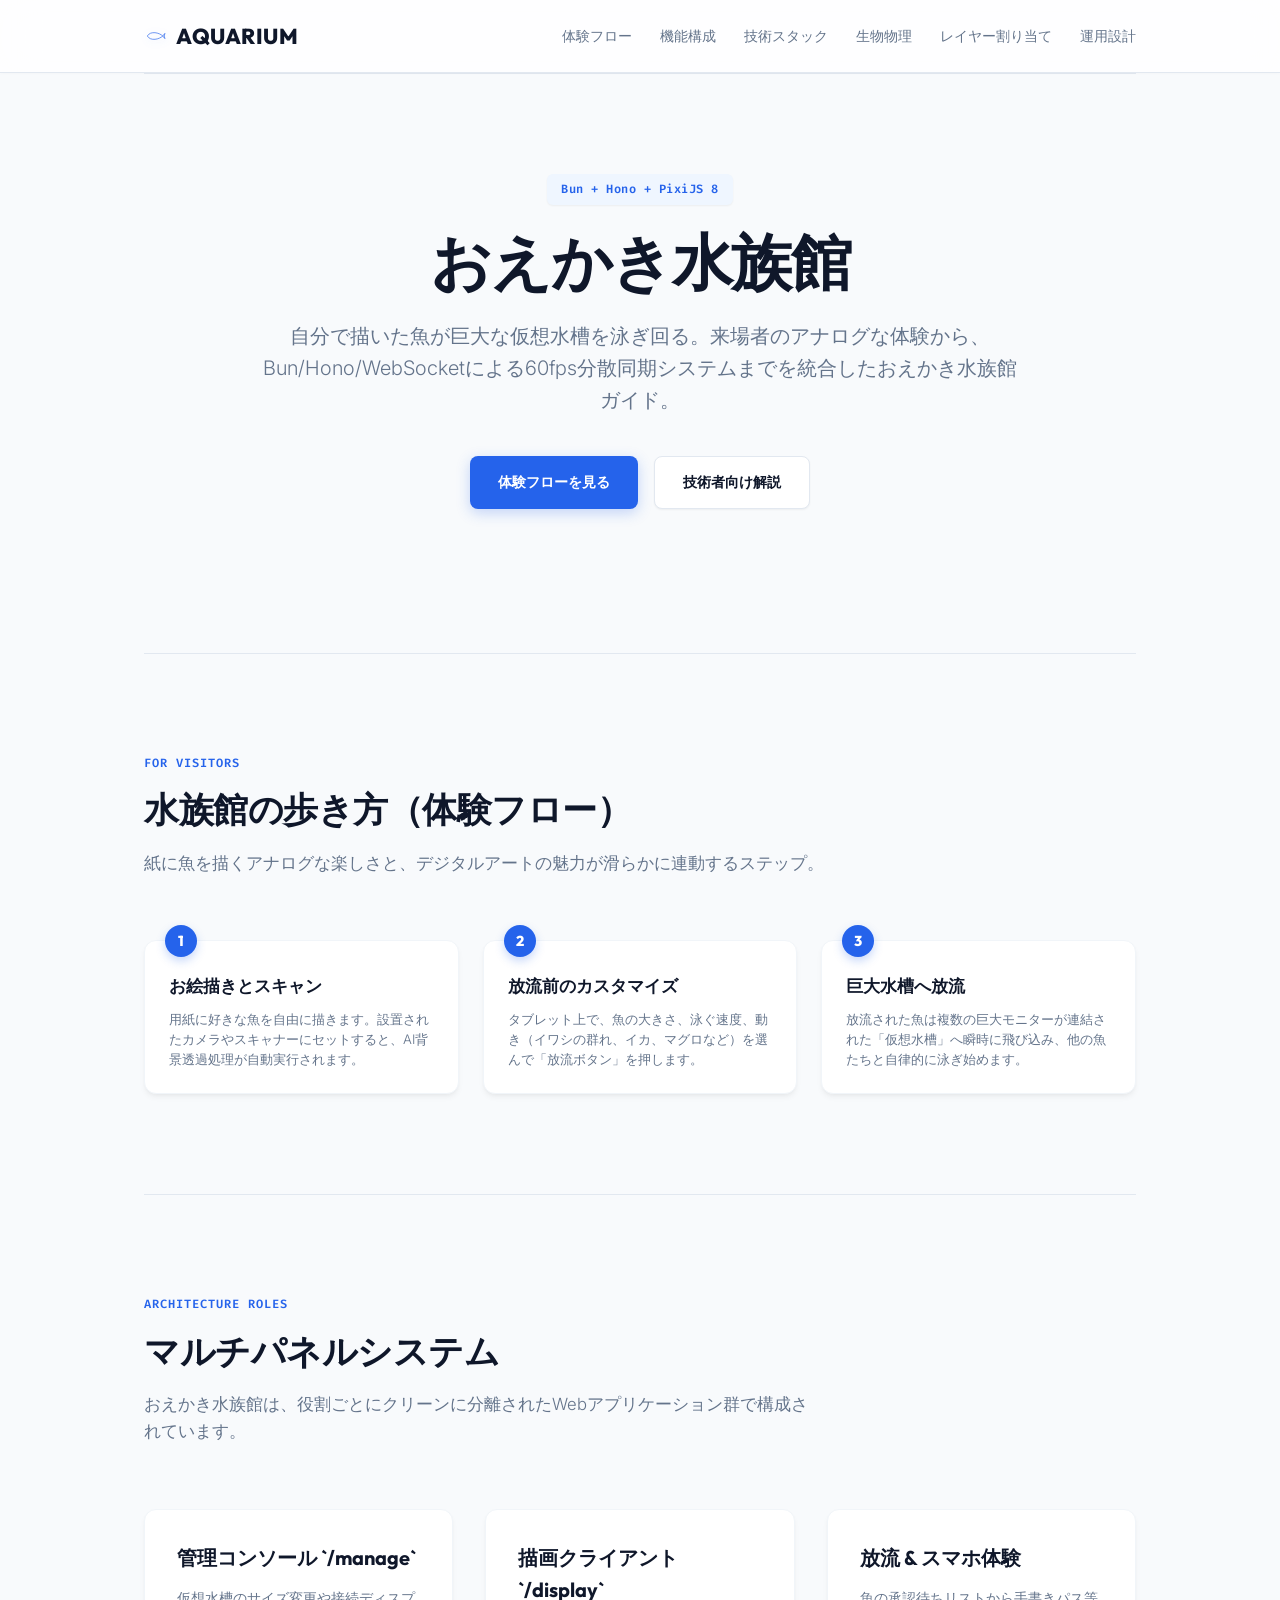
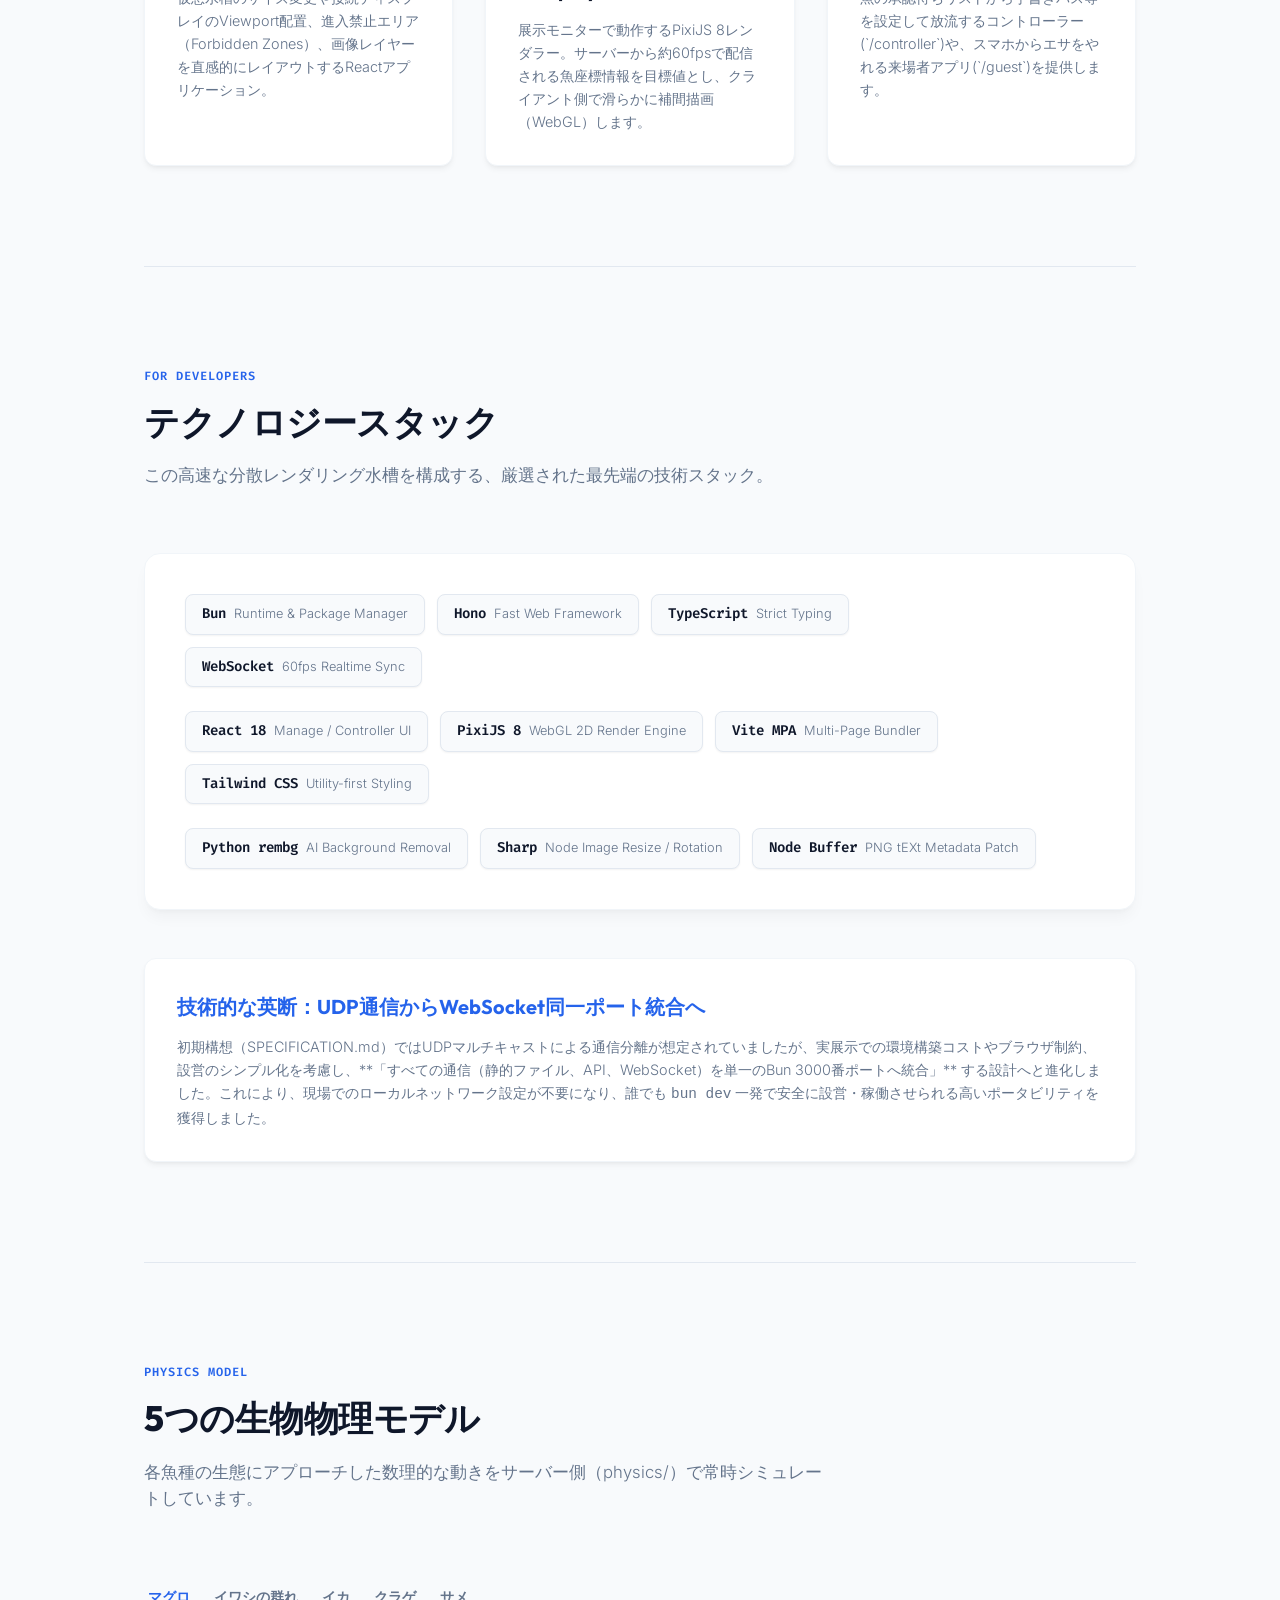
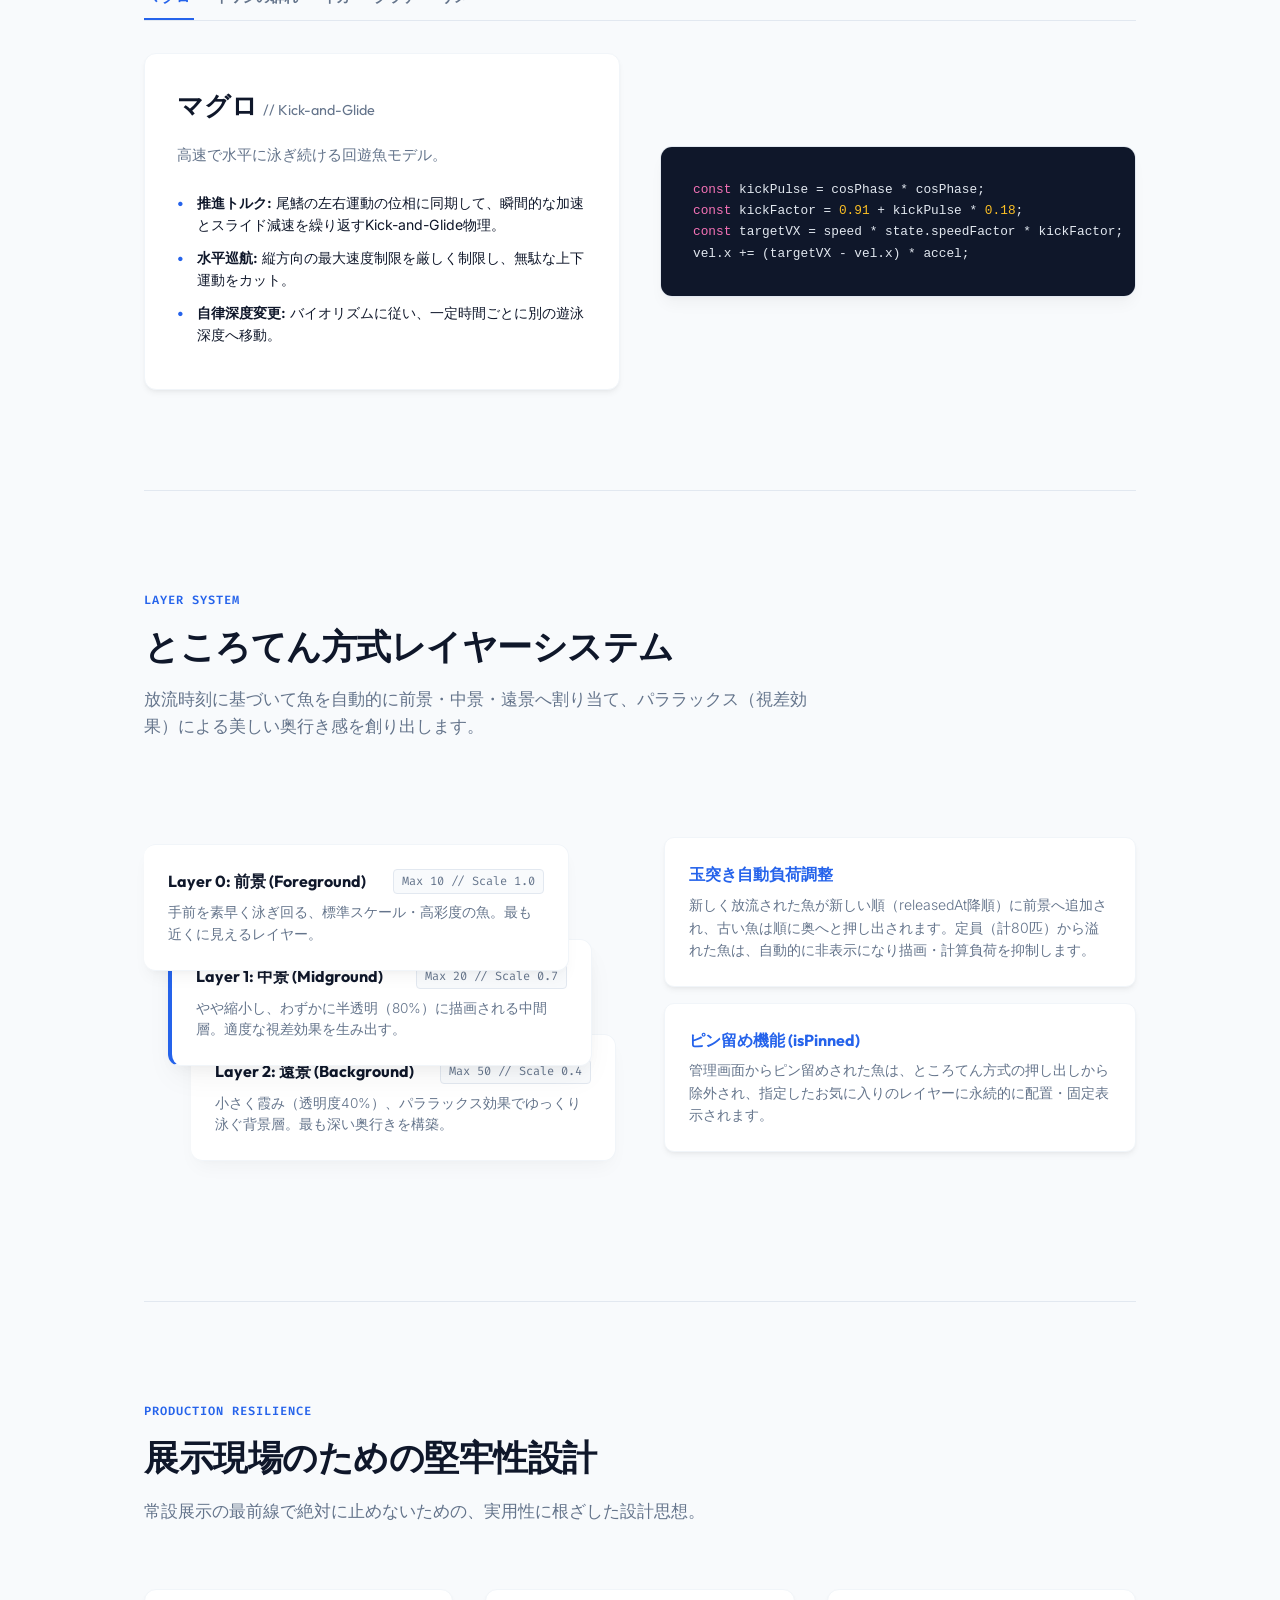
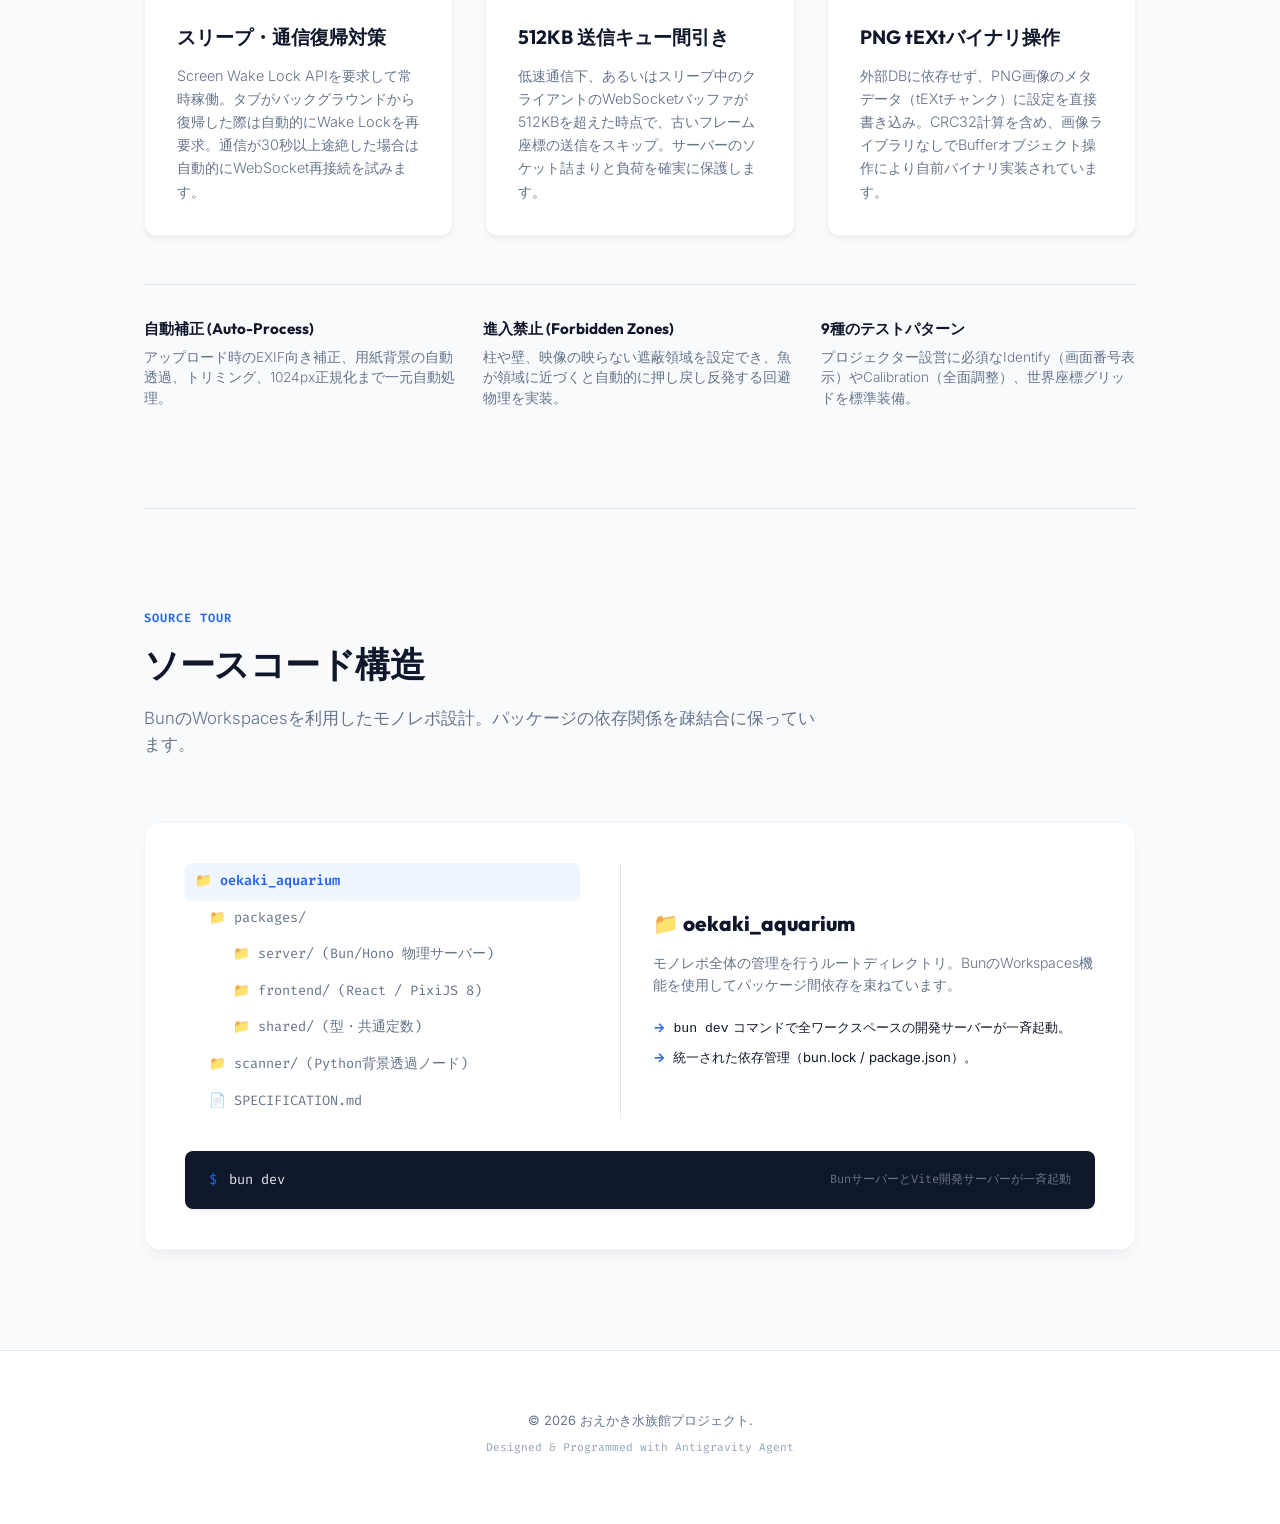
==== commit f2169517: "修正" ====
--- a/oekaki-aquarium/index.html
+++ b/oekaki-aquarium/index.html
@@ -317,7 +317,7 @@
     /* Guest Experience Steps (Visitor Section) */
     .experience-steps {
       display: grid;
-      grid-template-columns: repeat(4, 1fr);
+      grid-template-columns: repeat(3, 1fr);
       gap: 24px;
     }
 
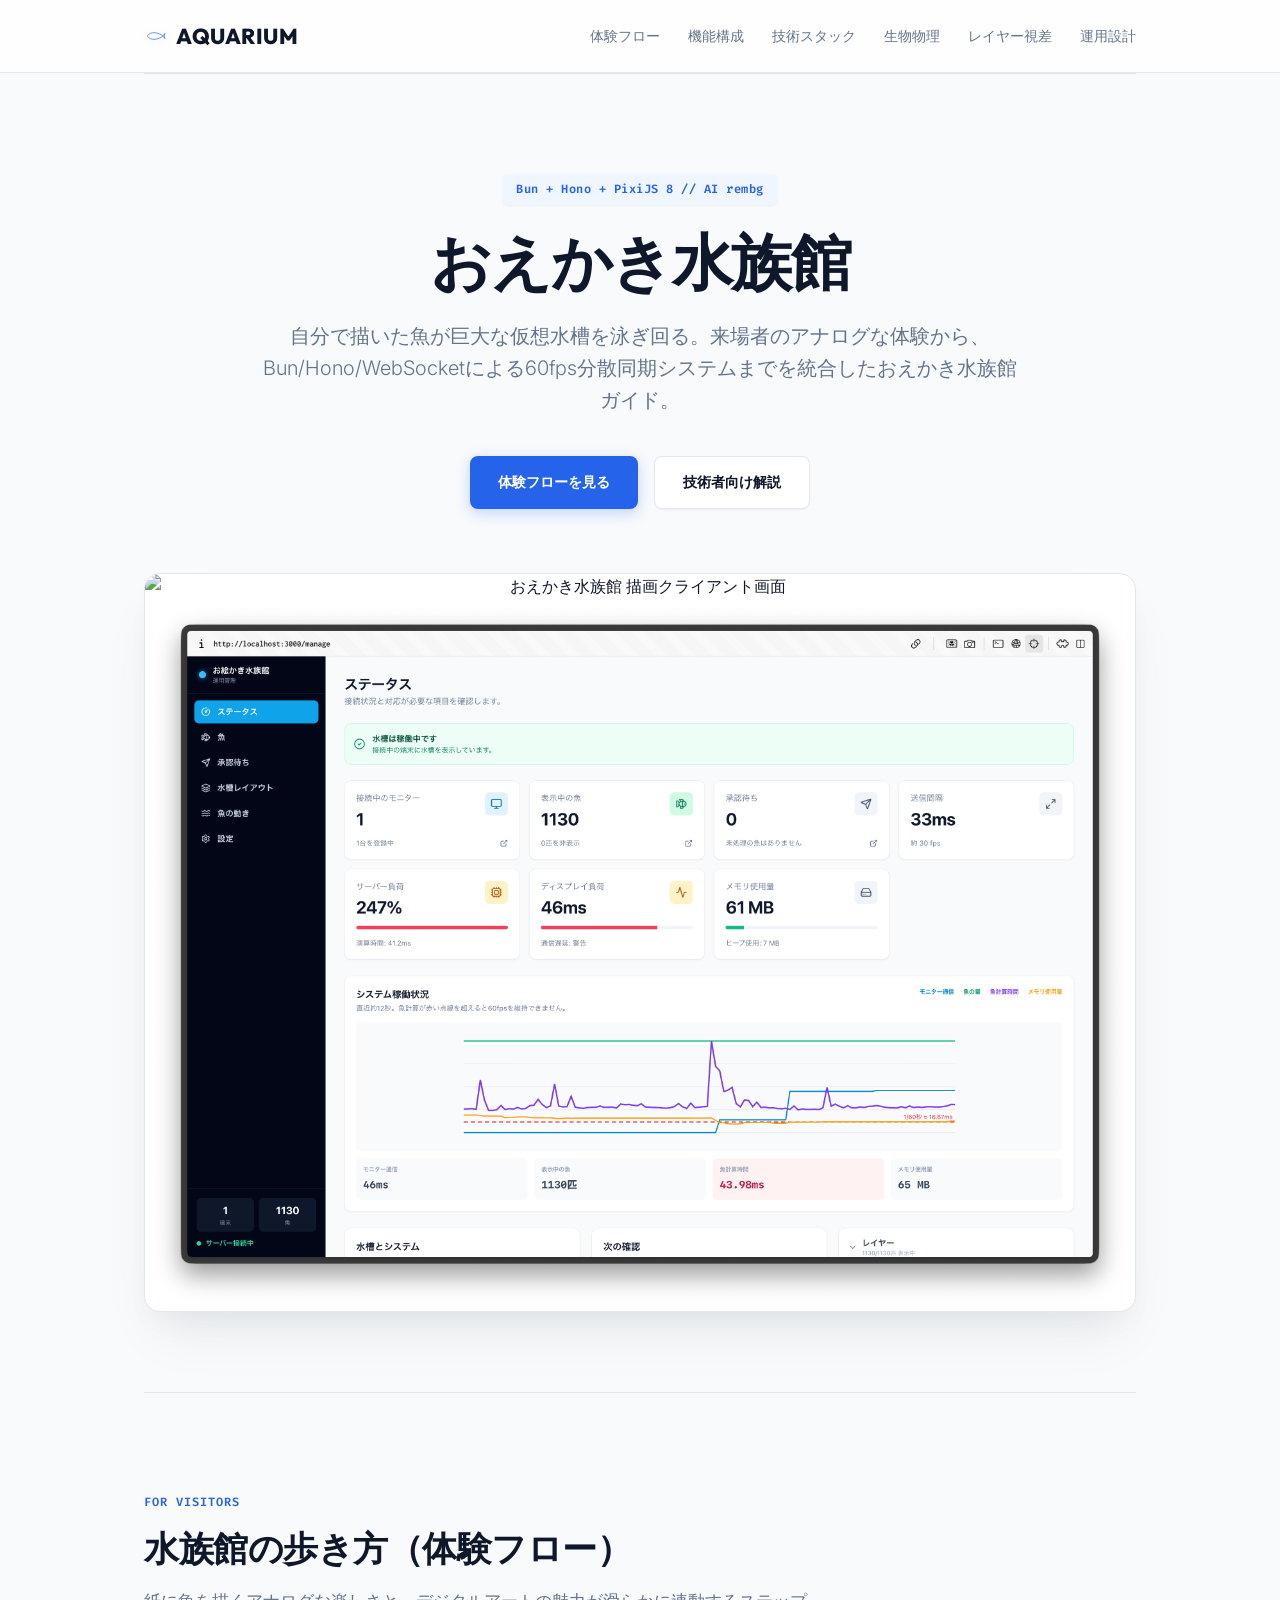
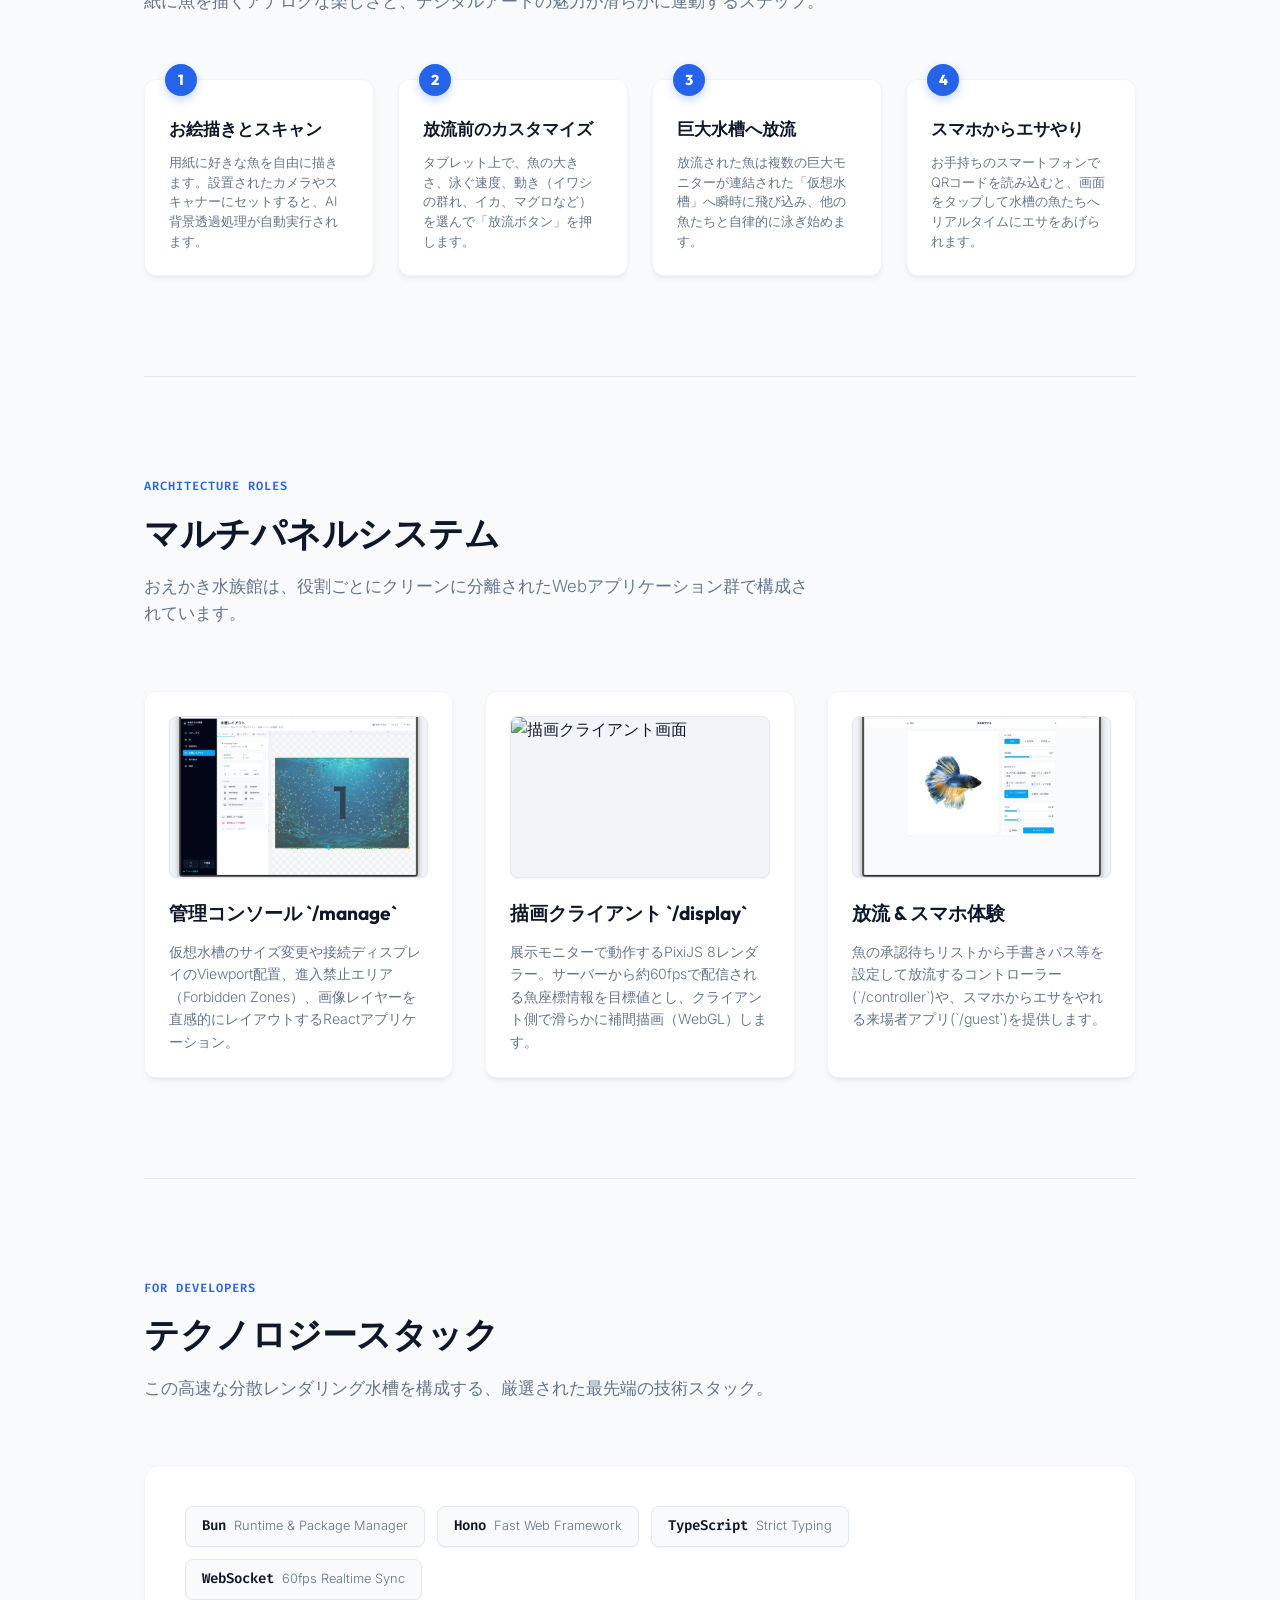
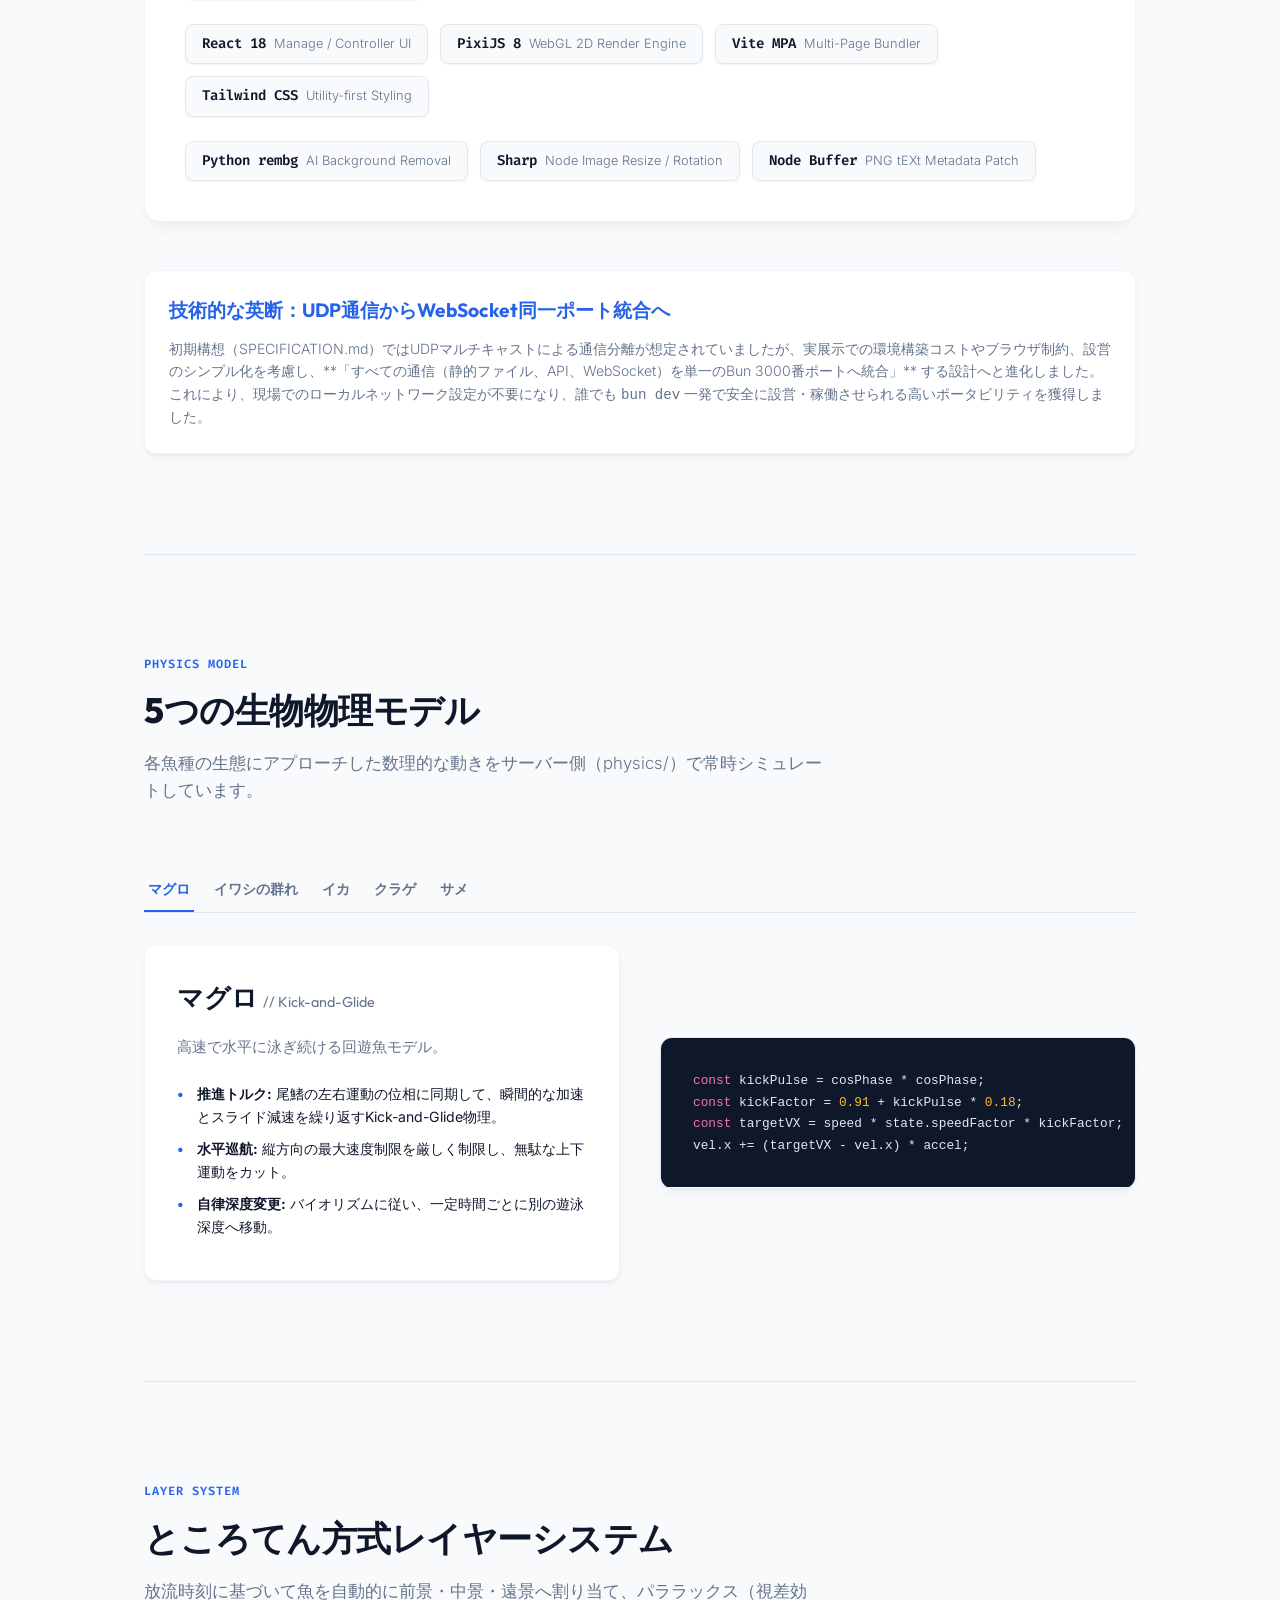
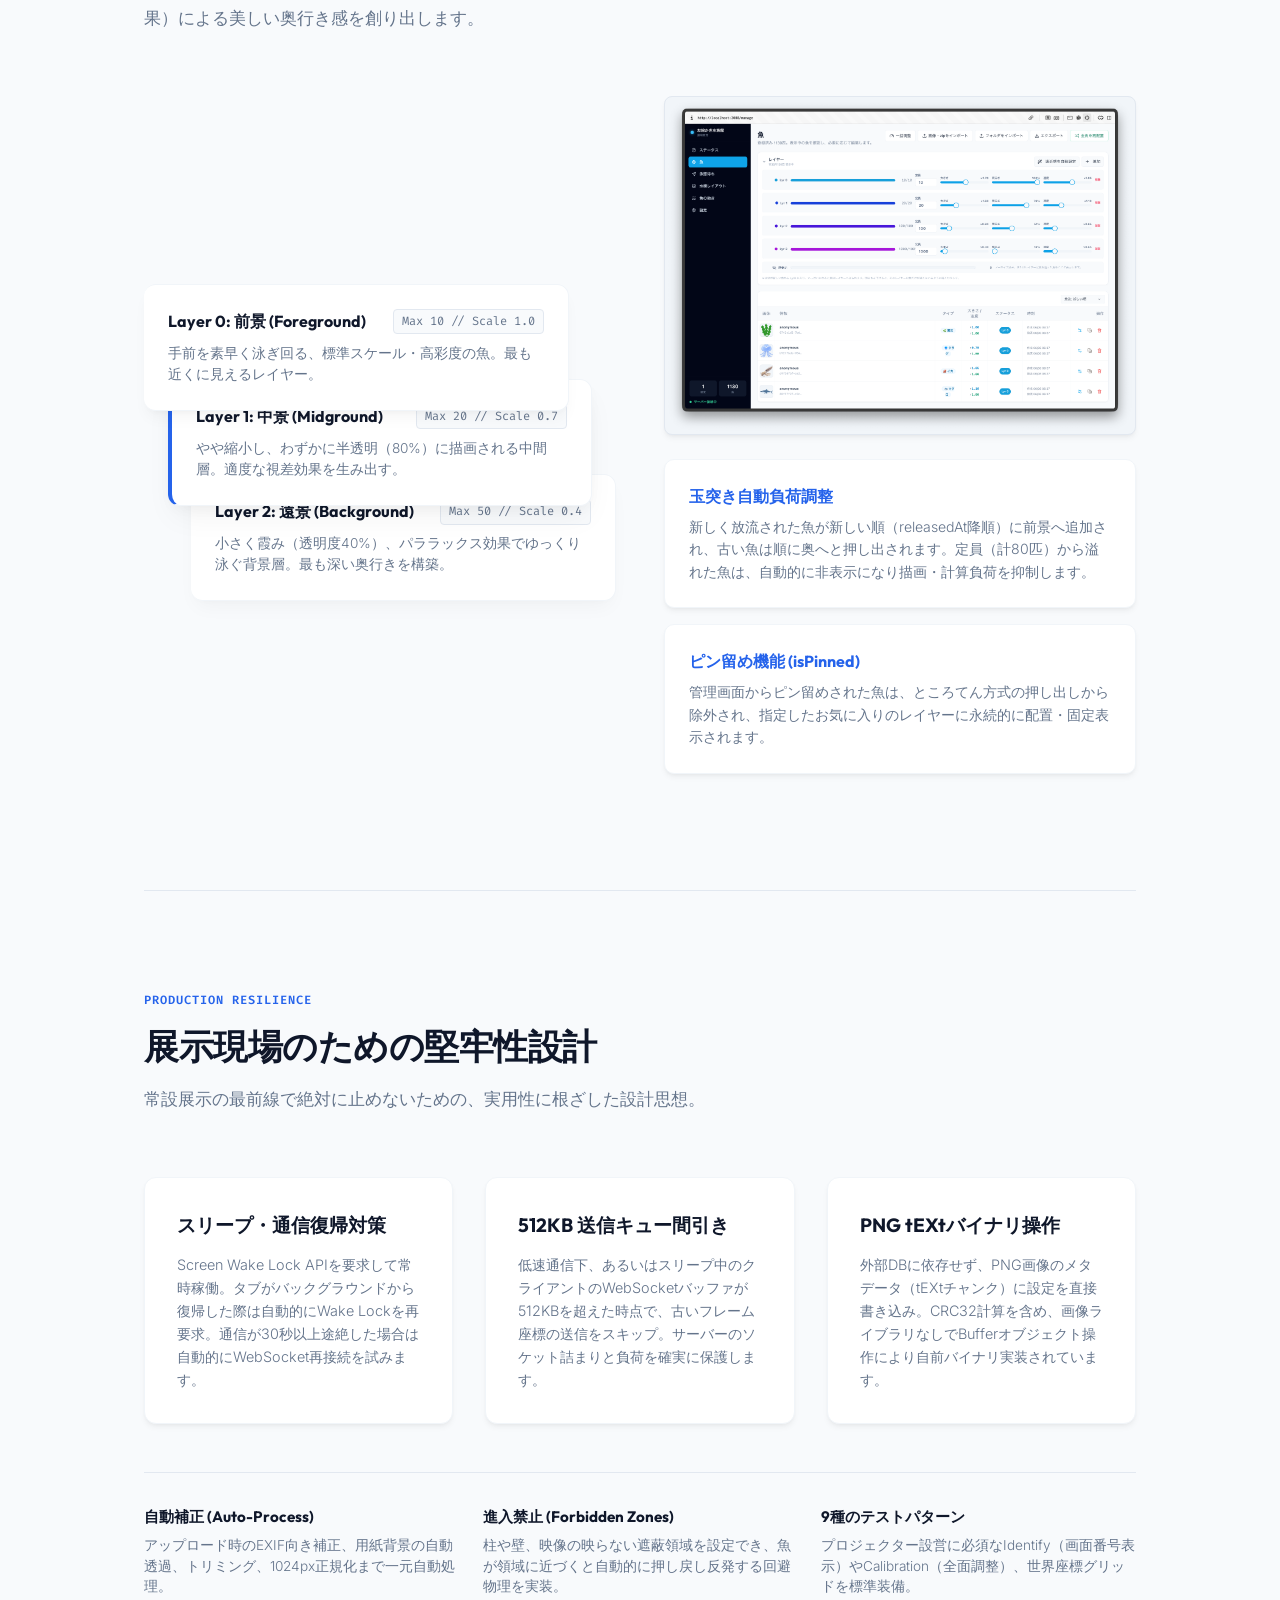
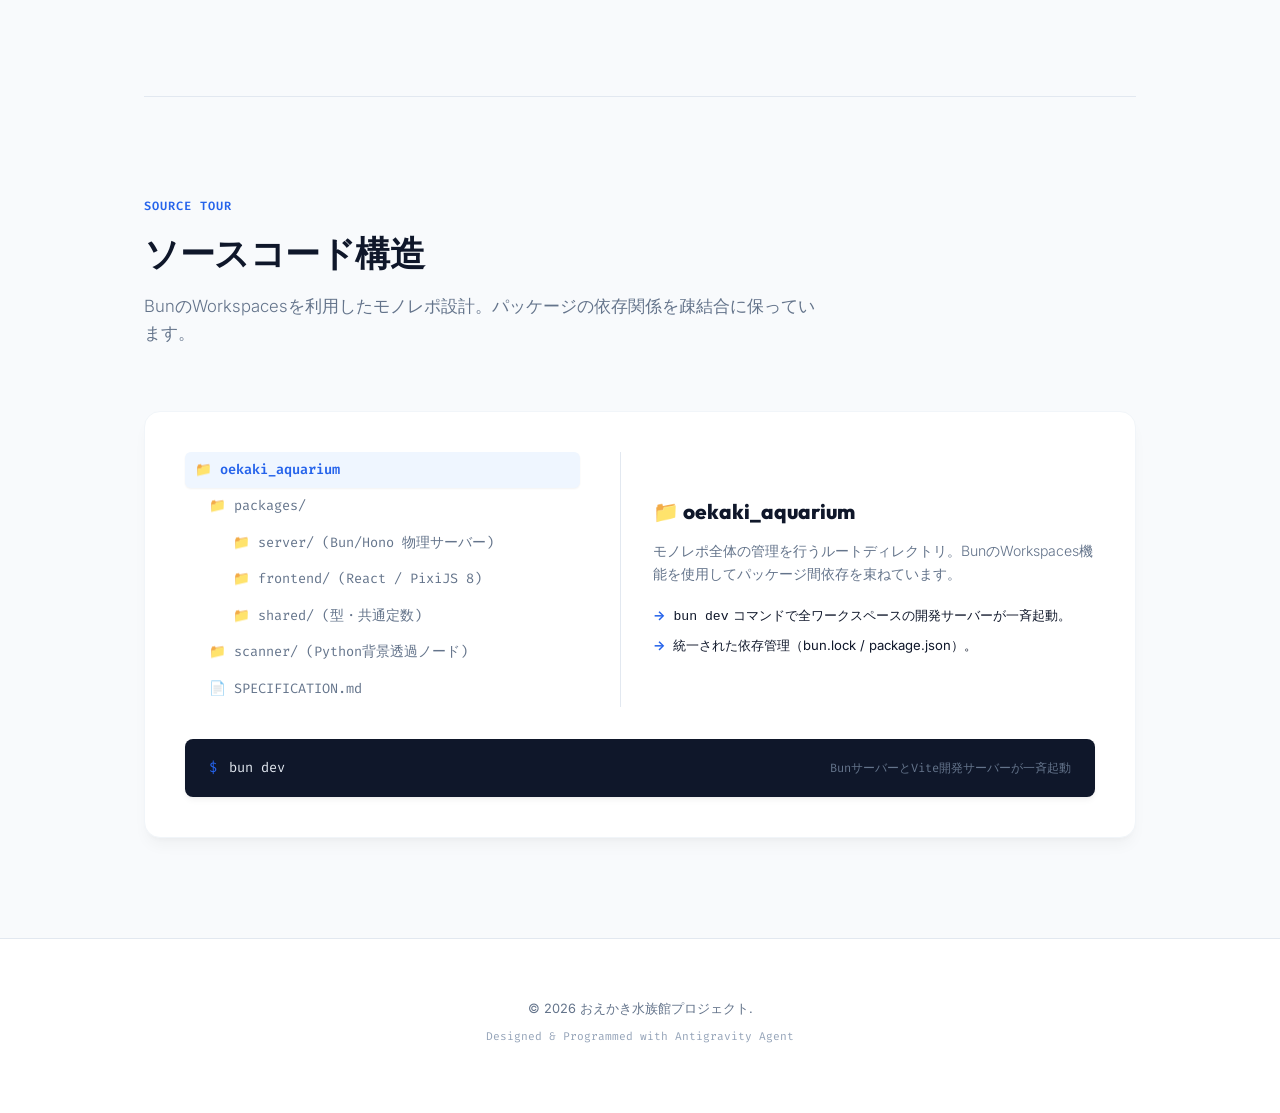
==== commit e57c1356: "画像追加" ====
--- a/oekaki-aquarium/index.html
+++ b/oekaki-aquarium/index.html
@@ -225,6 +225,11 @@
       border: 1px solid var(--border-accent);
       box-shadow: var(--shadow-layered);
       background: var(--bg-white);
+      transition: transform 0.3s ease;
+    }
+
+    .hero-preview:hover {
+      transform: scale(1.005);
     }
 
     .hero-preview img {
@@ -288,7 +293,7 @@
       background: var(--bg-white);
       border: 1px solid var(--border);
       border-radius: 12px;
-      padding: 32px;
+      padding: 24px;
       box-shadow: var(--shadow-md);
       transition: all 0.3s cubic-bezier(0.16, 1, 0.3, 1);
     }
@@ -301,7 +306,7 @@
 
     .layered-card h3 {
       font-family: var(--font-title);
-      font-size: 1.25rem;
+      font-size: 1.2rem;
       font-weight: 700;
       color: var(--text);
       margin-bottom: 12px;
@@ -309,15 +314,38 @@
 
     .layered-card p {
       color: var(--text-muted);
-      font-size: 0.9rem;
+      font-size: 0.88rem;
       font-weight: 300;
       line-height: 1.6;
+    }
+
+    /* Screenshot container in cards */
+    .card-screenshot {
+      border-radius: 8px;
+      overflow: hidden;
+      border: 1px solid var(--border-accent);
+      margin-bottom: 20px;
+      box-shadow: var(--shadow-sm);
+      aspect-ratio: 16 / 10;
+      background: #f1f5f9;
+      transition: transform 0.2s ease;
+    }
+
+    .layered-card:hover .card-screenshot {
+      transform: scale(1.02);
+    }
+
+    .card-screenshot img {
+      width: 100%;
+      height: 100%;
+      object-fit: cover;
+      display: block;
     }
 
     /* Guest Experience Steps (Visitor Section) */
     .experience-steps {
       display: grid;
-      grid-template-columns: repeat(3, 1fr);
+      grid-template-columns: repeat(4, 1fr);
       gap: 24px;
     }
 
@@ -325,7 +353,7 @@
       background: var(--bg-white);
       border: 1px solid var(--border);
       border-radius: 12px;
-      padding: 24px;
+      padding: 28px 24px 24px;
       box-shadow: var(--shadow-md);
       position: relative;
     }
@@ -508,6 +536,21 @@
       left: 0;
       color: var(--primary);
       font-weight: bold;
+    }
+
+    /* Screenshot container in tabs */
+    .pane-screenshot {
+      border-radius: 8px;
+      overflow: hidden;
+      border: 1px solid var(--border-accent);
+      box-shadow: var(--shadow-md);
+      margin-bottom: 20px;
+      background: #f1f5f9;
+    }
+
+    .pane-screenshot img {
+      width: 100%;
+      display: block;
     }
 
     /* Code Block styling with shadows */
@@ -916,7 +959,7 @@
           <li><a href="#panels">機能構成</a></li>
           <li><a href="#tech-stack">技術スタック</a></li>
           <li><a href="#biology">生物物理</a></li>
-          <li><a href="#layers">レイヤー割り当て</a></li>
+          <li><a href="#layers">レイヤー視差</a></li>
           <li><a href="#resilience">運用設計</a></li>
         </ul>
       </div>
@@ -925,7 +968,7 @@
     <main class="container">
       <!-- Hero Section -->
       <section class="hero">
-        <span class="hero-tag">Bun + Hono + PixiJS 8</span>
+        <span class="hero-tag">Bun + Hono + PixiJS 8 // AI rembg</span>
         <h1>おえかき水族館</h1>
         <p class="lead">自分で描いた魚が巨大な仮想水槽を泳ぎ回る。来場者のアナログな体験から、Bun/Hono/WebSocketによる60fps分散同期システムまでを統合したおえかき水族館ガイド。</p>
         
@@ -934,9 +977,14 @@
           <a href="#tech-stack" class="btn btn-secondary">技術者向け解説</a>
         </div>
 
+        <div class="hero-preview">
+          <!-- User actual display client image -->
+          <img src="assets/描画クライアント.png" alt="おえかき水族館 描画クライアント画面">
+          <img src="assets/ステータス.png" alt="おえかき水族館 ステータス画面">
+        </div>
       </section>
 
-      <!-- Visitor Experience Flow (For general visitors) -->
+      <!-- Visitor Experience Flow -->
       <section id="visitor">
         <div class="section-title">
           <span class="section-title-tag">For Visitors</span>
@@ -960,10 +1008,15 @@
             <h4>巨大水槽へ放流</h4>
             <p>放流された魚は複数の巨大モニターが連結された「仮想水槽」へ瞬時に飛び込み、他の魚たちと自律的に泳ぎ始めます。</p>
           </div>
+          <div class="step-card">
+            <div class="step-num">4</div>
+            <h4>スマホからエサやり</h4>
+            <p>お手持ちのスマートフォンでQRコードを読み込むと、画面をタップして水槽の魚たちへリアルタイムにエサをあげられます。</p>
+          </div>
         </div>
       </section>
 
-      <!-- Panels Configuration (For operators & creators) -->
+      <!-- Panels Configuration -->
       <section id="panels">
         <div class="section-title">
           <span class="section-title-tag">Architecture Roles</span>
@@ -972,22 +1025,34 @@
         </div>
 
         <div class="grid-3">
+          <!-- Manage Console with layout.png -->
           <div class="layered-card">
+            <div class="card-screenshot">
+              <img src="assets/水槽レイアウト.png" alt="管理コンソール レイアウト画面">
+            </div>
             <h3>管理コンソール `/manage`</h3>
             <p>仮想水槽のサイズ変更や接続ディスプレイのViewport配置、進入禁止エリア（Forbidden Zones）、画像レイヤーを直感的にレイアウトするReactアプリケーション。</p>
           </div>
+          <!-- Display client with display.png -->
           <div class="layered-card">
+            <div class="card-screenshot">
+              <img src="assets/描画クライアント.png" alt="描画クライアント画面">
+            </div>
             <h3>描画クライアント `/display`</h3>
             <p>展示モニターで動作するPixiJS 8レンダラー。サーバーから約60fpsで配信される魚座標情報を目標値とし、クライアント側で滑らかに補間描画（WebGL）します。</p>
           </div>
+          <!-- Controller / guest with terminal.png -->
           <div class="layered-card">
+            <div class="card-screenshot">
+              <img src="assets/操作用端末.png" alt="放流コントローラー画面">
+            </div>
             <h3>放流 & スマホ体験</h3>
             <p>魚の承認待ちリストから手書きパス等を設定して放流するコントローラー(`/controller`)や、スマホからエサをやれる来場者アプリ(`/guest`)を提供します。</p>
           </div>
         </div>
       </section>
 
-      <!-- Technology Stack Section (For developers) -->
+      <!-- Technology Stack Section -->
       <section id="tech-stack">
         <div class="section-title">
           <span class="section-title-tag">For Developers</span>
@@ -1059,7 +1124,7 @@
         </div>
       </section>
 
-      <!-- Biology Models Section (For developers & enthusiasts) -->
+      <!-- Biology Models Section -->
       <section id="biology">
         <div class="section-title">
           <span class="section-title-tag">Physics Model</span>
@@ -1080,6 +1145,7 @@
           <div class="pane-text">
             <h3>マグロ <span style="font-size:0.9rem; font-weight:normal; color:var(--text-muted);">// Kick-and-Glide</span></h3>
             <p>高速で水平に泳ぎ続ける回遊魚モデル。</p>
+
             <ul class="pane-list">
               <li><strong>推進トルク:</strong> 尾鰭の左右運動の位相に同期して、瞬間的な加速とスライド減速を繰り返すKick-and-Glide物理。</li>
               <li><strong>水平巡航:</strong> 縦方向の最大速度制限を厳しく制限し、無駄な上下運動をカット。</li>
@@ -1200,6 +1266,10 @@
           </div>
 
           <div>
+            <!-- User fish data tab screenshot -->
+            <div class="pane-screenshot" style="margin-bottom: 24px;">
+              <img src="assets/魚.png" alt="魚データ管理一覧画面">
+            </div>
             <div class="layers-info-box">
               <h4>玉突き自動負荷調整</h4>
               <p>新しく放流された魚が新しい順（releasedAt降順）に前景へ追加され、古い魚は順に奥へと押し出されます。定員（計80匹）から溢れた魚は、自動的に非表示になり描画・計算負荷を抑制します。</p>
@@ -1221,14 +1291,18 @@
         </div>
 
         <div class="grid-3">
+          <!-- High resilience card with status image -->
           <div class="resilience-card">
+
             <h3>スリープ・通信復帰対策</h3>
             <p>Screen Wake Lock APIを要求して常時稼働。タブがバックグラウンドから復帰した際は自動的にWake Lockを再要求。通信が30秒以上途絶した場合は自動的にWebSocket再接続を試みます。</p>
           </div>
+          <!-- resilience card with config image -->
           <div class="resilience-card">
             <h3>512KB 送信キュー間引き</h3>
             <p>低速通信下、あるいはスリープ中のクライアントのWebSocketバッファが512KBを超えた時点で、古いフレーム座標の送信をスキップ。サーバーのソケット詰まりと負荷を確実に保護します。</p>
           </div>
+          <!-- resilience card with clean metadata description -->
           <div class="resilience-card">
             <h3>PNG tEXtバイナリ操作</h3>
             <p>外部DBに依存せず、PNG画像のメタデータ（tEXtチャンク）に設定を直接書き込み。CRC32計算を含め、画像ライブラリなしでBufferオブジェクト操作により自前バイナリ実装されています。</p>
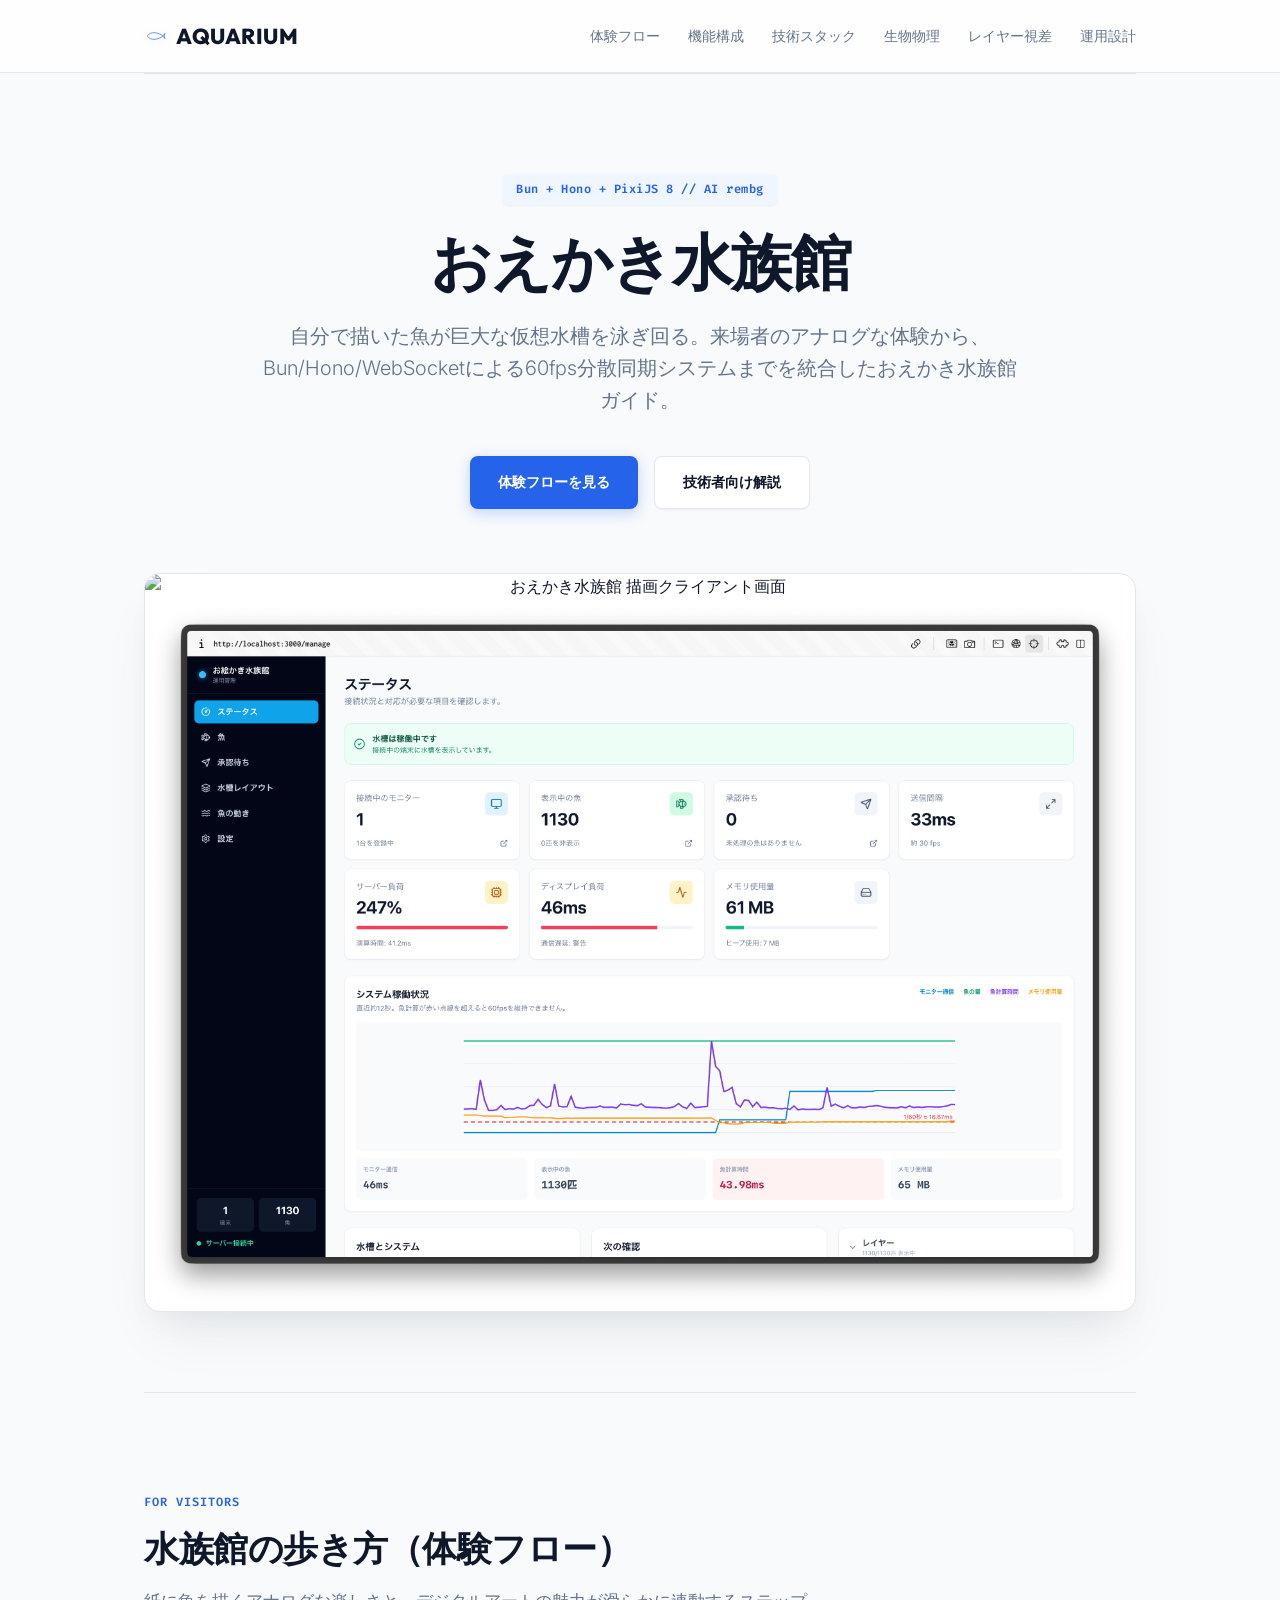
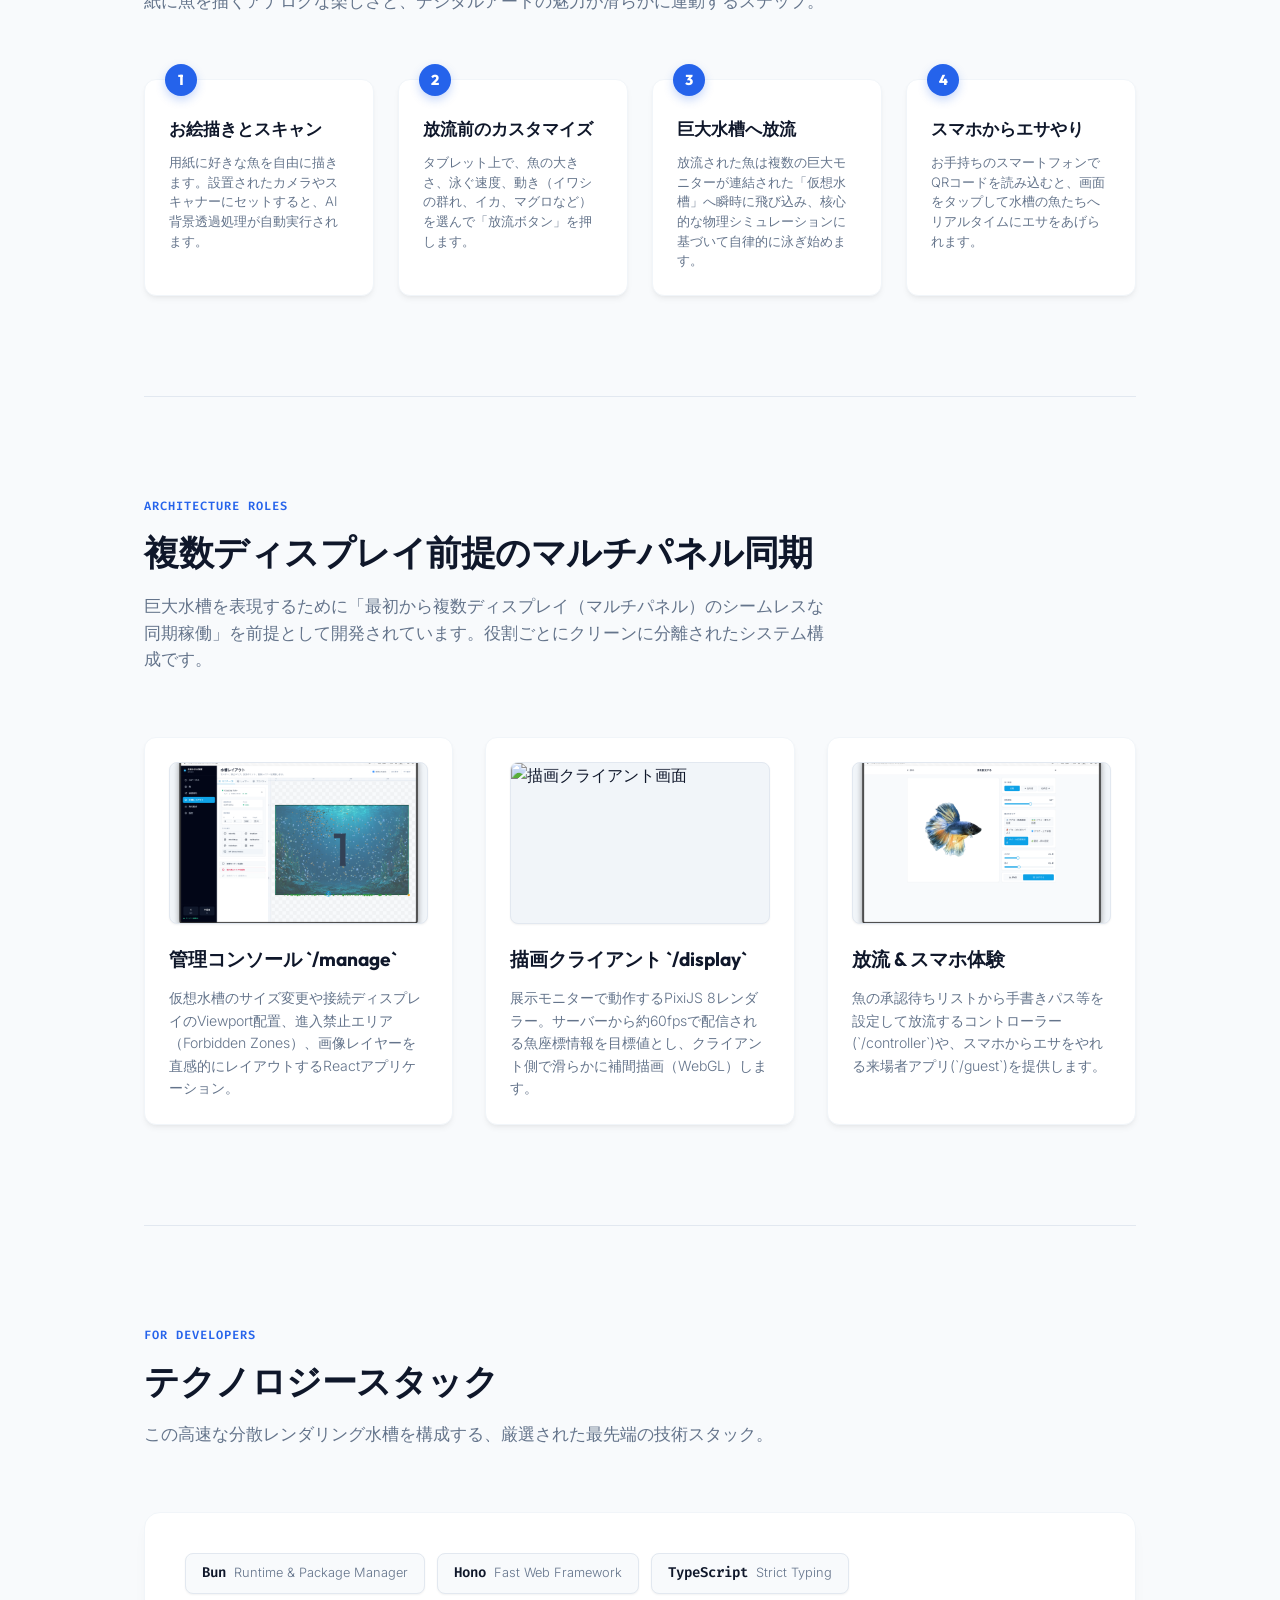
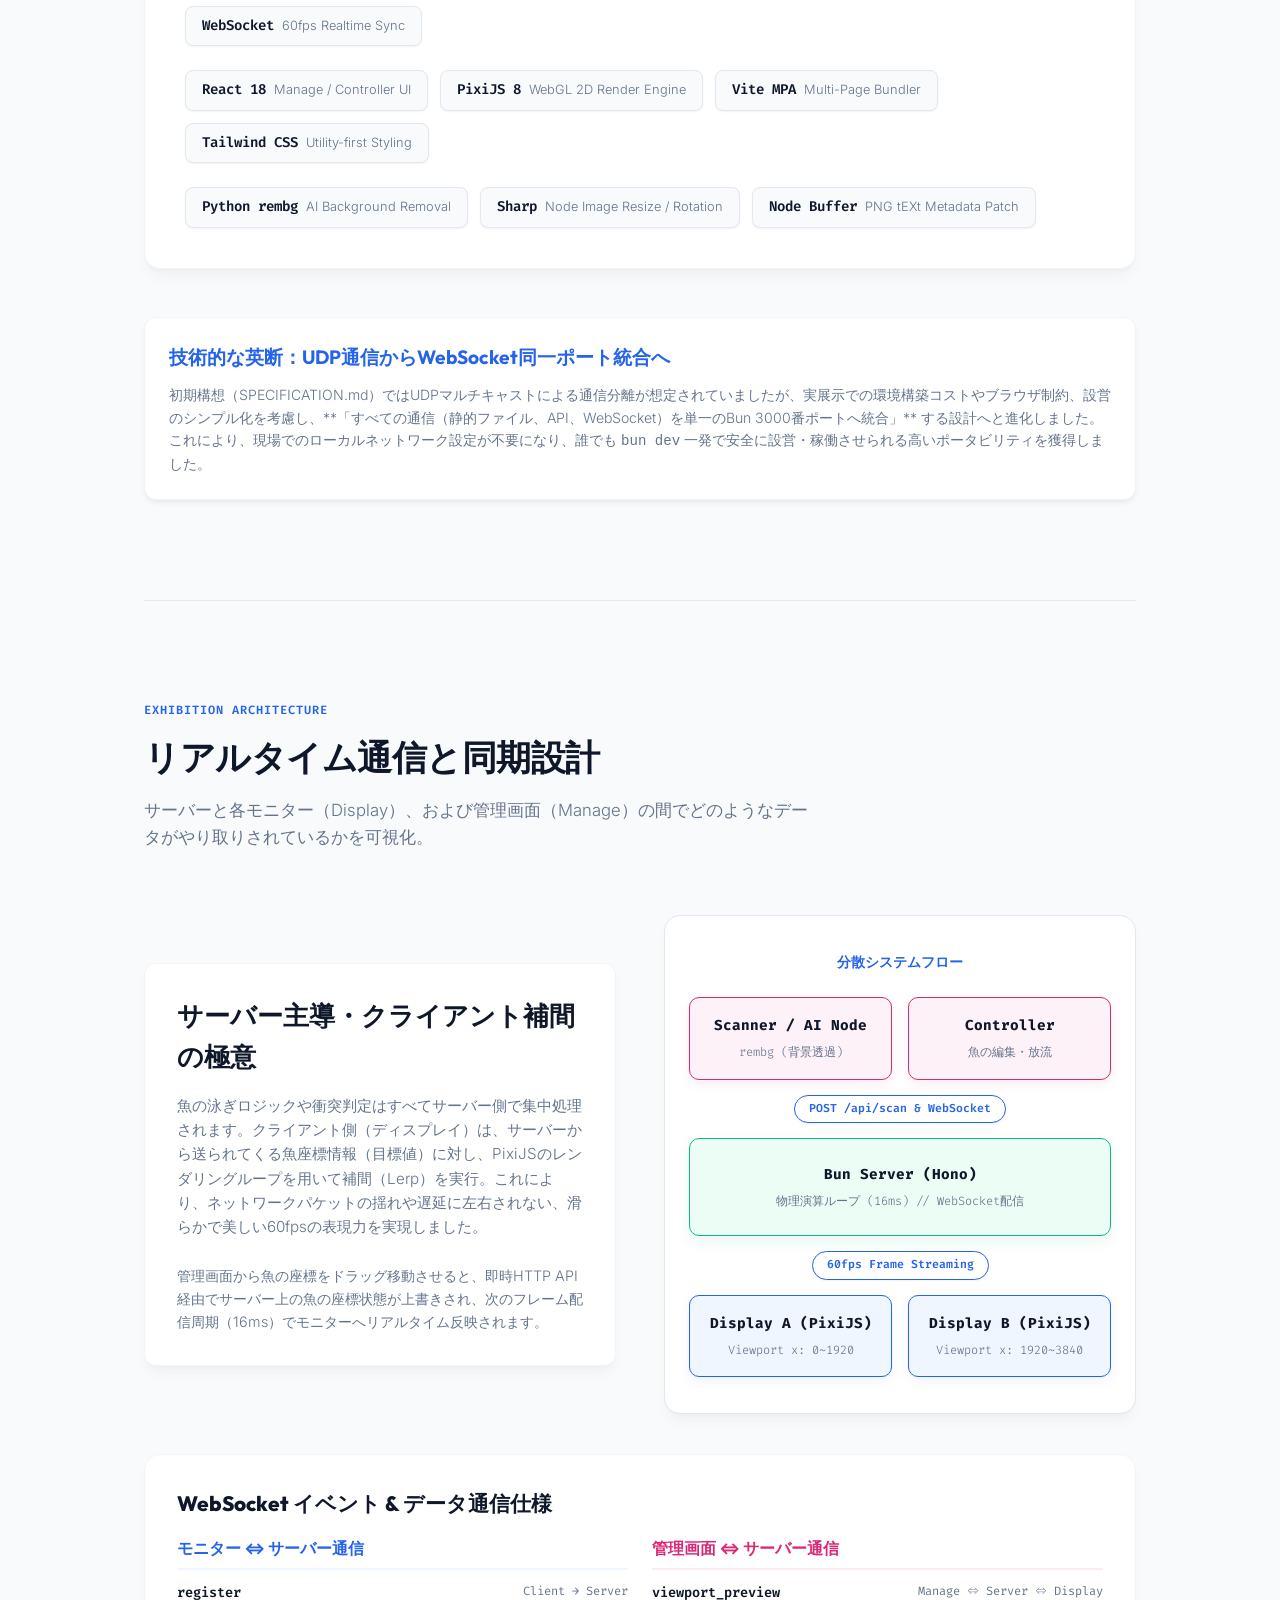
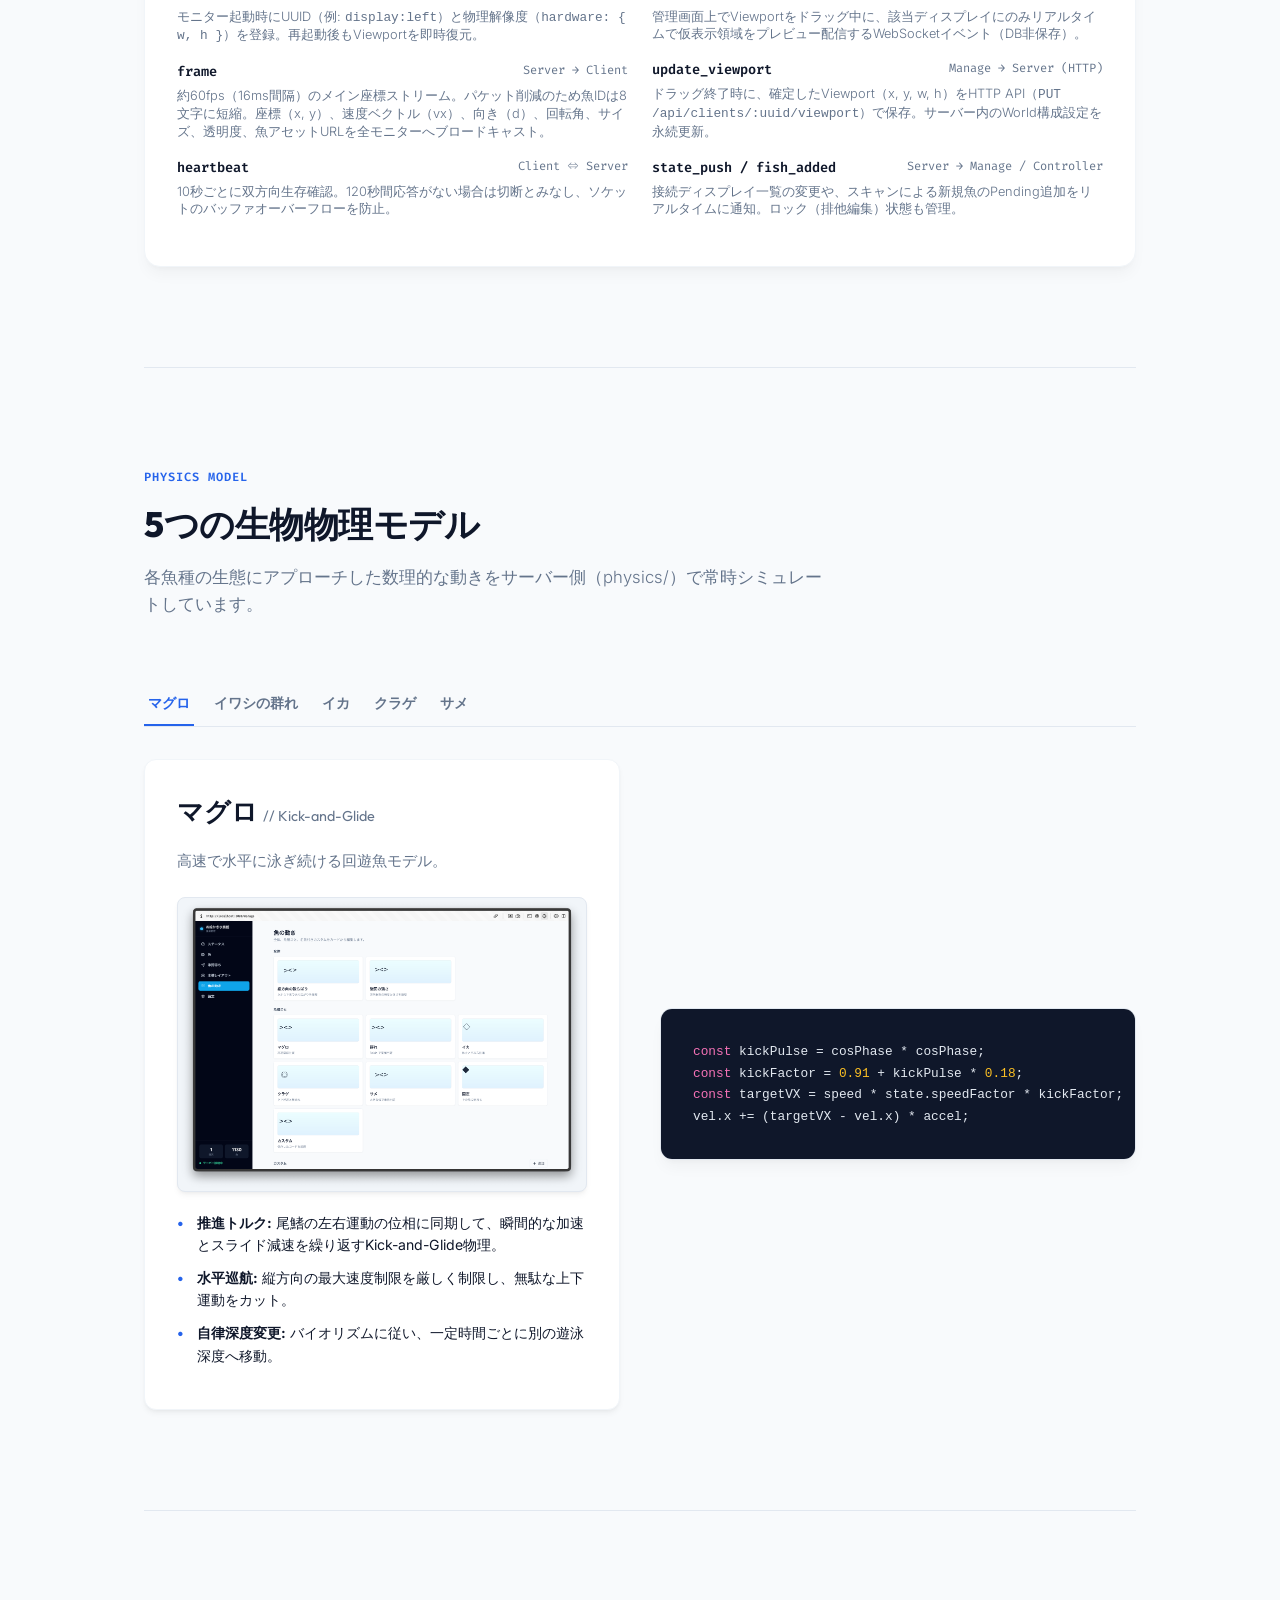
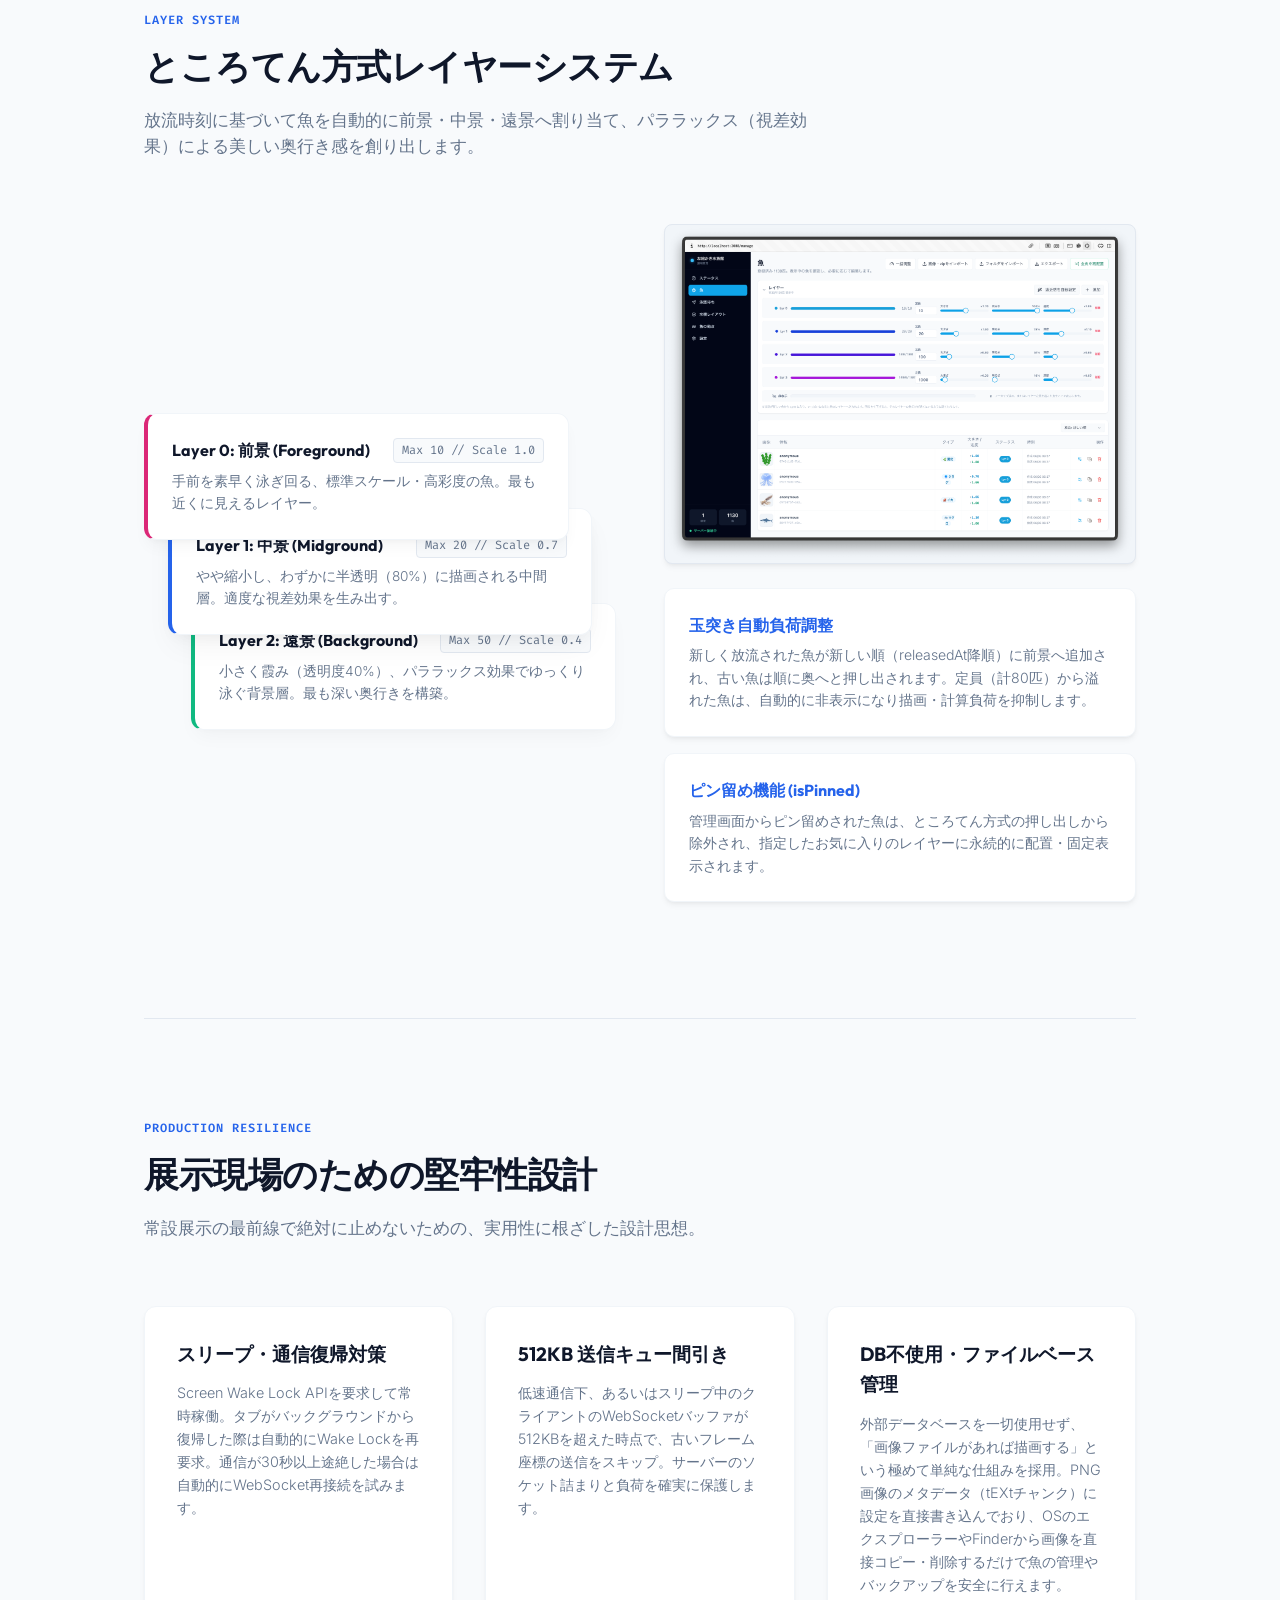
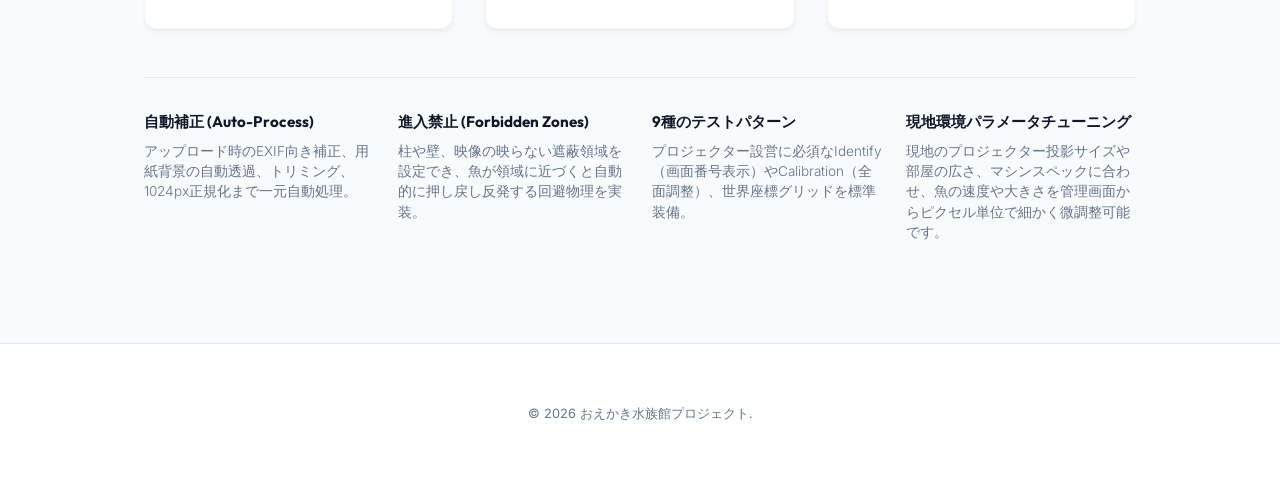
==== commit 85045afd: "こだわり追加" ====
--- a/oekaki-aquarium/index.html
+++ b/oekaki-aquarium/index.html
@@ -1,967 +1,1043 @@
-<!DOCTYPE html>
+<!doctype html>
 <html lang="ja">
-<head>
-  <meta charset="UTF-8">
-  <meta name="viewport" content="width=device-width, initial-scale=1.0">
-  <title>OEKAKI AQUARIUM // おえかき水族館 - 総合ガイド & 技術LP</title>
-  <meta name="description" content="自分で描いた魚が巨大水槽を泳ぎ回る。来場者向け体験ステップから、Bun/Hono/PixiJS/rembgなどエンジニア向けの高度な技術スタック、生物物理シミュレーションまでを網羅したおえかき水族館の総合LP。">
-  
-  <!-- Google Fonts -->
-  <link rel="preconnect" href="https://fonts.googleapis.com">
-  <link rel="preconnect" href="https://fonts.gstatic.com" crossorigin>
-  <link href="https://fonts.googleapis.com/css2?family=Fira+Code:wght@400;500&family=Inter:wght@300;400;500;600;700&family=Outfit:wght@300;400;500;600;700;800;900&display=swap" rel="stylesheet">
-  
-  <style>
-    :root {
-      --bg: #f8fafc;            /* Clean Slate Gray/White */
-      --bg-white: #ffffff;
-      --text: #0f172a;
-      --text-muted: #64748b;
-      --primary: #2563eb;      /* Clean Royal Blue */
-      --primary-light: #eff6ff;
-      --border: #f1f5f9;
-      --border-accent: #e2e8f0;
-      
-      /* Layered shadows for depth */
-      --shadow-sm: 0 1px 2px 0 rgba(0, 0, 0, 0.05);
-      --shadow-md: 0 4px 6px -1px rgba(0, 0, 0, 0.05), 0 2px 4px -2px rgba(0, 0, 0, 0.05);
-      --shadow-lg: 0 10px 15px -3px rgba(0, 0, 0, 0.04), 0 4px 6px -4px rgba(0, 0, 0, 0.04);
-      --shadow-xl: 0 20px 25px -5px rgba(0, 0, 0, 0.05), 0 8px 10px -6px rgba(0, 0, 0, 0.05);
-      --shadow-layered: 0 30px 60px -15px rgba(15, 23, 42, 0.08), 0 15px 30px -10px rgba(15, 23, 42, 0.05);
-      
-      --font-title: 'Outfit', 'Inter', sans-serif;
-      --font-body: 'Inter', sans-serif;
-      --font-code: 'Fira Code', monospace;
-    }
-
-    * {
-      box-sizing: border-box;
-      margin: 0;
-      padding: 0;
-    }
-
-    html {
-      scroll-behavior: smooth;
-    }
-
-    body {
-      background-color: var(--bg);
-      color: var(--text);
-      font-family: var(--font-body);
-      line-height: 1.6;
-      overflow-x: hidden;
-      -webkit-font-smoothing: antialiased;
-    }
-
-    /* Scrollbar */
-    ::-webkit-scrollbar {
-      width: 8px;
-    }
-    ::-webkit-scrollbar-track {
-      background: var(--bg);
-    }
-    ::-webkit-scrollbar-thumb {
-      background: #cbd5e1;
-      border-radius: 4px;
-    }
-    ::-webkit-scrollbar-thumb:hover {
-      background: #94a3b8;
-    }
-
-    /* Container */
-    .container {
-      max-width: 1040px;
-      margin: 0 auto;
-      padding: 0 24px;
-    }
-
-    /* Header */
-    header {
-      position: sticky;
-      top: 0;
-      z-index: 100;
-      background: rgba(255, 255, 255, 0.8);
-      backdrop-filter: blur(20px);
-      border-bottom: 1px solid var(--border-accent);
-      box-shadow: 0 1px 3px 0 rgba(0, 0, 0, 0.02);
-    }
-
-    .header-inner {
-      display: flex;
-      justify-content: space-between;
-      align-items: center;
-      height: 72px;
-    }
-
-    .logo {
-      font-family: var(--font-title);
-      font-weight: 800;
-      font-size: 1.35rem;
-      letter-spacing: 0.5px;
-      color: var(--text);
-      display: flex;
-      align-items: center;
-      gap: 10px;
-    }
-
-    .logo-icon {
-      width: 22px;
-      height: 22px;
-      fill: none;
-      stroke: var(--primary);
-      stroke-width: 3;
-      filter: drop-shadow(0 2px 4px rgba(37, 99, 235, 0.2));
-    }
-
-    nav ul {
-      display: flex;
-      list-style: none;
-      gap: 28px;
-    }
-
-    nav a {
-      color: var(--text-muted);
-      text-decoration: none;
-      font-weight: 500;
-      font-size: 0.85rem;
-      transition: color 0.2s ease;
-      font-family: var(--font-title);
-    }
-
-    nav a:hover {
-      color: var(--text);
-    }
-
-    /* Hero Section */
-    .hero {
-      padding: 100px 0 80px;
-      display: flex;
-      flex-direction: column;
-      align-items: center;
-      text-align: center;
-    }
-
-    .hero-tag {
-      font-family: var(--font-code);
-      font-size: 0.75rem;
-      font-weight: 600;
-      color: var(--primary);
-      background: var(--primary-light);
-      padding: 6px 14px;
-      border-radius: 6px;
-      margin-bottom: 24px;
-      letter-spacing: 0.5px;
-      display: inline-block;
-      box-shadow: var(--shadow-sm);
-    }
-
-    .hero h1 {
-      font-family: var(--font-title);
-      font-size: 3.8rem;
-      font-weight: 950;
-      line-height: 1.1;
-      margin-bottom: 24px;
-      letter-spacing: -1.5px;
-      color: var(--text);
-    }
-
-    .hero p.lead {
-      font-size: 1.25rem;
-      color: var(--text-muted);
-      max-width: 760px;
-      margin-bottom: 40px;
-      font-weight: 300;
-    }
-
-    .hero-buttons {
-      display: flex;
-      gap: 16px;
-      margin-bottom: 64px;
-    }
-
-    .btn {
-      display: inline-flex;
-      align-items: center;
-      justify-content: center;
-      padding: 14px 28px;
-      border-radius: 8px;
-      font-weight: 600;
-      text-decoration: none;
-      font-family: var(--font-title);
-      transition: all 0.25s cubic-bezier(0.16, 1, 0.3, 1);
-      cursor: pointer;
-      font-size: 0.9rem;
-    }
-
-    .btn-primary {
-      background: var(--primary);
-      color: #ffffff;
-      box-shadow: 0 4px 14px rgba(37, 99, 235, 0.25);
-    }
-
-    .btn-primary:hover {
-      background: #1d4ed8;
-      transform: translateY(-2px);
-      box-shadow: 0 6px 20px rgba(37, 99, 235, 0.35);
-    }
-
-    .btn-secondary {
-      background: var(--bg-white);
-      color: var(--text);
-      border: 1px solid var(--border-accent);
-      box-shadow: var(--shadow-sm);
-    }
-
-    .btn-secondary:hover {
-      background: var(--bg);
-      transform: translateY(-2px);
-      box-shadow: var(--shadow-md);
-    }
-
-    .hero-preview {
-      width: 100%;
-      border-radius: 16px;
-      overflow: hidden;
-      border: 1px solid var(--border-accent);
-      box-shadow: var(--shadow-layered);
-      background: var(--bg-white);
-      transition: transform 0.3s ease;
-    }
-
-    .hero-preview:hover {
-      transform: scale(1.005);
-    }
-
-    .hero-preview img {
-      width: 100%;
-      display: block;
-    }
-
-    /* Section Global Styles */
-    section {
-      padding: 100px 0;
-      border-top: 1px solid var(--border-accent);
-    }
-
-    .section-title {
-      margin-bottom: 64px;
-    }
-
-    .section-title-tag {
-      font-family: var(--font-code);
-      font-size: 0.75rem;
-      font-weight: 600;
-      color: var(--primary);
-      text-transform: uppercase;
-      letter-spacing: 1px;
-      margin-bottom: 8px;
-      display: block;
-    }
-
-    .section-title h2 {
-      font-family: var(--font-title);
-      font-size: 2.2rem;
-      font-weight: 800;
-      margin-bottom: 12px;
-      letter-spacing: -0.5px;
-      color: var(--text);
-    }
-
-    .section-title p {
-      font-size: 1.05rem;
-      color: var(--text-muted);
-      max-width: 680px;
-      font-weight: 300;
-    }
-
-    /* Grid Layouts */
-    .grid-3 {
-      display: grid;
-      grid-template-columns: repeat(3, 1fr);
-      gap: 32px;
-    }
-
-    .grid-2 {
-      display: grid;
-      grid-template-columns: repeat(2, 1fr);
-      gap: 48px;
-      align-items: center;
-    }
-
-    /* Layered Card styling */
-    .layered-card {
-      background: var(--bg-white);
-      border: 1px solid var(--border);
-      border-radius: 12px;
-      padding: 24px;
-      box-shadow: var(--shadow-md);
-      transition: all 0.3s cubic-bezier(0.16, 1, 0.3, 1);
-    }
-
-    .layered-card:hover {
-      transform: translateY(-4px);
-      box-shadow: var(--shadow-layered);
-      border-color: var(--border-accent);
-    }
-
-    .layered-card h3 {
-      font-family: var(--font-title);
-      font-size: 1.2rem;
-      font-weight: 700;
-      color: var(--text);
-      margin-bottom: 12px;
-    }
-
-    .layered-card p {
-      color: var(--text-muted);
-      font-size: 0.88rem;
-      font-weight: 300;
-      line-height: 1.6;
-    }
-
-    /* Screenshot container in cards */
-    .card-screenshot {
-      border-radius: 8px;
-      overflow: hidden;
-      border: 1px solid var(--border-accent);
-      margin-bottom: 20px;
-      box-shadow: var(--shadow-sm);
-      aspect-ratio: 16 / 10;
-      background: #f1f5f9;
-      transition: transform 0.2s ease;
-    }
-
-    .layered-card:hover .card-screenshot {
-      transform: scale(1.02);
-    }
-
-    .card-screenshot img {
-      width: 100%;
-      height: 100%;
-      object-fit: cover;
-      display: block;
-    }
-
-    /* Guest Experience Steps (Visitor Section) */
-    .experience-steps {
-      display: grid;
-      grid-template-columns: repeat(4, 1fr);
-      gap: 24px;
-    }
-
-    .step-card {
-      background: var(--bg-white);
-      border: 1px solid var(--border);
-      border-radius: 12px;
-      padding: 28px 24px 24px;
-      box-shadow: var(--shadow-md);
-      position: relative;
-    }
-
-    .step-num {
-      position: absolute;
-      top: -16px;
-      left: 20px;
-      width: 32px;
-      height: 32px;
-      background: var(--primary);
-      color: #ffffff;
-      border-radius: 50%;
-      display: flex;
-      align-items: center;
-      justify-content: center;
-      font-family: var(--font-title);
-      font-weight: 800;
-      font-size: 0.9rem;
-      box-shadow: 0 4px 10px rgba(37, 99, 235, 0.25);
-    }
-
-    .step-card h4 {
-      font-family: var(--font-title);
-      font-size: 1.05rem;
-      font-weight: 700;
-      margin-top: 8px;
-      margin-bottom: 10px;
-    }
-
-    .step-card p {
-      font-size: 0.82rem;
-      color: var(--text-muted);
-      font-weight: 300;
-      line-height: 1.5;
-    }
-
-    /* Tech Stack Badges */
-    .tech-stack-container {
-      background: var(--bg-white);
-      border: 1px solid var(--border);
-      border-radius: 16px;
-      padding: 40px;
-      box-shadow: var(--shadow-lg);
-      margin-bottom: 48px;
-    }
-
-    .tech-stack-row {
-      display: flex;
-      flex-wrap: wrap;
-      gap: 12px;
-      margin-bottom: 24px;
-    }
-
-    .tech-stack-row:last-child {
-      margin-bottom: 0;
-    }
-
-    .tech-badge {
-      display: inline-flex;
-      align-items: center;
-      gap: 8px;
-      background: var(--bg);
-      border: 1px solid var(--border-accent);
-      padding: 8px 16px;
-      border-radius: 8px;
-      font-size: 0.88rem;
-      font-weight: 500;
-      box-shadow: var(--shadow-sm);
-      transition: all 0.2s ease;
-    }
-
-    .tech-badge:hover {
-      border-color: var(--primary);
-      transform: translateY(-1px);
-      box-shadow: var(--shadow-md);
-    }
-
-    .tech-badge-title {
-      font-family: var(--font-code);
-      font-weight: 600;
-      color: var(--text);
-    }
-
-    .tech-badge-desc {
-      color: var(--text-muted);
-      font-size: 0.8rem;
-      font-weight: 300;
-    }
-
-    /* Minimalist Tab Navigation */
-    .tab-nav {
-      display: flex;
-      gap: 16px;
-      border-bottom: 1px solid var(--border-accent);
-      margin-bottom: 32px;
-      padding-bottom: 1px;
-    }
-
-    .tab-btn {
-      background: none;
-      border: none;
-      padding: 12px 4px;
-      font-family: var(--font-title);
-      font-size: 0.9rem;
-      font-weight: 600;
-      color: var(--text-muted);
-      cursor: pointer;
-      position: relative;
-      transition: color 0.2s ease;
-    }
-
-    .tab-btn:hover {
-      color: var(--text);
-    }
-
-    .tab-btn.active {
-      color: var(--primary);
-    }
-
-    .tab-btn.active::after {
-      content: '';
-      position: absolute;
-      bottom: -1px;
-      left: 0;
-      width: 100%;
-      height: 2px;
-      background-color: var(--primary);
-    }
-
-    .tab-pane {
-      display: none;
-      grid-template-columns: 1fr 1fr;
-      gap: 40px;
-      align-items: center;
-    }
-
-    .tab-pane.active {
-      display: grid;
-    }
-
-    .pane-text {
-      background: var(--bg-white);
-      border: 1px solid var(--border);
-      border-radius: 12px;
-      padding: 32px;
-      box-shadow: var(--shadow-md);
-    }
-
-    .pane-text h3 {
-      font-family: var(--font-title);
-      font-size: 1.6rem;
-      margin-bottom: 16px;
-      font-weight: 800;
-    }
-
-    .pane-text p {
-      color: var(--text-muted);
-      font-size: 0.95rem;
-      font-weight: 300;
-      margin-bottom: 24px;
-    }
-
-    .pane-list {
-      list-style: none;
-    }
-
-    .pane-list li {
-      position: relative;
-      padding-left: 20px;
-      margin-bottom: 10px;
-      font-size: 0.88rem;
-      color: var(--text);
-      font-weight: 400;
-    }
-
-    .pane-list li::before {
-      content: '•';
-      position: absolute;
-      left: 0;
-      color: var(--primary);
-      font-weight: bold;
-    }
-
-    /* Screenshot container in tabs */
-    .pane-screenshot {
-      border-radius: 8px;
-      overflow: hidden;
-      border: 1px solid var(--border-accent);
-      box-shadow: var(--shadow-md);
-      margin-bottom: 20px;
-      background: #f1f5f9;
-    }
-
-    .pane-screenshot img {
-      width: 100%;
-      display: block;
-    }
-
-    /* Code Block styling with shadows */
-    .code-container {
-      box-shadow: var(--shadow-lg);
-      border-radius: 12px;
-      overflow: hidden;
-      border: 1px solid var(--border-accent);
-    }
-
-    .code-block {
-      background: #0f172a;
-      padding: 32px;
-      font-family: var(--font-code);
-      font-size: 0.8rem;
-      overflow-x: auto;
-      color: #e2e8f0;
-    }
-
-    .code-block span.keyword { color: #f472b6; }
-    .code-block span.comment { color: #64748b; }
-    .code-block span.number  { color: #fbbf24; }
-
-    /* Physical 3D Layer Stack (Using shadows for depth contrast) */
-    .layered-stack-demo {
-      display: flex;
-      flex-direction: column;
-      position: relative;
-      padding: 40px 0;
-    }
-
-    .layered-plane-card {
-      background: var(--bg-white);
-      border: 1px solid var(--border);
-      border-radius: 12px;
-      padding: 24px;
-      box-shadow: var(--shadow-lg);
-      transition: all 0.3s cubic-bezier(0.16, 1, 0.3, 1);
-      position: relative;
-      width: 90%;
-    }
-
-    .layered-plane-card-0 {
-      z-index: 3;
-      margin-left: 0;
-      border-left: 4px solid var(--secondary);
-    }
-
-    .layered-plane-card-1 {
-      z-index: 2;
-      margin-top: -32px;
-      margin-left: 5%;
-      border-left: 4px solid var(--primary);
-      box-shadow: 0 15px 30px -5px rgba(0, 0, 0, 0.05), 0 5px 15px -5px rgba(0, 0, 0, 0.05);
-    }
-
-    .layered-plane-card-2 {
-      z-index: 1;
-      margin-top: -32px;
-      margin-left: 10%;
-      border-left: 4px solid var(--accent);
-      box-shadow: 0 10px 20px -5px rgba(0, 0, 0, 0.04), 0 2px 10px -5px rgba(0, 0, 0, 0.04);
-    }
-
-    .layered-stack-demo:hover .layered-plane-card-0 {
-      transform: translateY(-8px);
-      box-shadow: var(--shadow-layered);
-    }
-
-    .layered-stack-demo:hover .layered-plane-card-1 {
-      transform: translateY(-4px) translateX(2%);
-      box-shadow: var(--shadow-xl);
-    }
-
-    .layered-stack-demo:hover .layered-plane-card-2 {
-      transform: translateY(0) translateX(4%);
-      box-shadow: var(--shadow-lg);
-    }
-
-    .plane-card-header {
-      display: flex;
-      justify-content: space-between;
-      align-items: center;
-      margin-bottom: 8px;
-    }
-
-    .plane-card-header h4 {
-      font-family: var(--font-title);
-      font-size: 1rem;
-      font-weight: 700;
-      color: var(--text);
-    }
-
-    .plane-card-header span {
-      font-family: var(--font-code);
-      font-size: 0.75rem;
-      color: var(--text-muted);
-      background: var(--bg);
-      padding: 2px 8px;
-      border-radius: 4px;
-      border: 1px solid var(--border-accent);
-    }
-
-    .layered-plane-card p {
-      font-size: 0.85rem;
-      color: var(--text-muted);
-      margin-bottom: 0;
-      font-weight: 300;
-    }
-
-    .layers-explain h3 {
-      font-family: var(--font-title);
-      font-size: 1.8rem;
-      margin-bottom: 20px;
-      font-weight: 800;
-    }
-
-    .layers-explain p {
-      color: var(--text-muted);
-      margin-bottom: 24px;
-      font-size: 1.05rem;
-      font-weight: 300;
-    }
-
-    .layers-info-box {
-      background: var(--bg-white);
-      border: 1px solid var(--border);
-      border-radius: 10px;
-      padding: 24px;
-      box-shadow: var(--shadow-md);
-      margin-bottom: 16px;
-    }
-
-    .layers-info-box h4 {
-      font-family: var(--font-title);
-      font-size: 1rem;
-      color: var(--primary);
-      margin-bottom: 6px;
-      font-weight: 700;
-    }
-
-    .layers-info-box p {
-      font-size: 0.88rem;
-      margin-bottom: 0;
-      font-weight: 300;
-      color: var(--text-muted);
-    }
-
-    /* Exhibition Resilience */
-    .resilience-card {
-      background: var(--bg-white);
-      border: 1px solid var(--border);
-      border-radius: 12px;
-      padding: 32px;
-      box-shadow: var(--shadow-md);
-      transition: all 0.3s ease;
-    }
-
-    .resilience-card:hover {
-      transform: translateY(-4px);
-      box-shadow: var(--shadow-layered);
-    }
-
-    .resilience-card h3 {
-      font-family: var(--font-title);
-      font-size: 1.2rem;
-      font-weight: 700;
-      margin-bottom: 12px;
-      color: var(--text);
-    }
-
-    .resilience-card p {
-      color: var(--text-muted);
-      font-size: 0.9rem;
-      font-weight: 300;
-      line-height: 1.6;
-    }
-
-    .specs-grid {
-      display: grid;
-      grid-template-columns: repeat(3, 1fr);
-      gap: 24px;
-      border-top: 1px solid var(--border-accent);
-      padding-top: 32px;
-      margin-top: 48px;
-    }
-
-    .spec-item h4 {
-      font-family: var(--font-title);
-      font-size: 0.95rem;
-      font-weight: 700;
-      margin-bottom: 6px;
-    }
-
-    .spec-item p {
-      font-size: 0.85rem;
-      color: var(--text-muted);
-      font-weight: 300;
-      line-height: 1.5;
-    }
-
-    /* Monorepo Tour Tree Container */
-    .tree-container {
-      background: var(--bg-white);
-      border: 1px solid var(--border);
-      border-radius: 16px;
-      padding: 40px;
-      box-shadow: var(--shadow-lg);
-    }
-
-    .tree-layout {
-      display: grid;
-      grid-template-columns: 1fr 1.2fr;
-      gap: 40px;
-    }
-
-    .tree-view {
-      font-family: var(--font-code);
-      font-size: 0.85rem;
-      line-height: 2.1;
-      color: var(--text-muted);
-    }
-
-    .tree-node {
-      display: flex;
-      align-items: center;
-      gap: 8px;
-      cursor: pointer;
-      padding: 4px 10px;
-      border-radius: 6px;
-      transition: all 0.15s ease;
-    }
-
-    .tree-node:hover {
-      background: var(--bg);
-      color: var(--text);
-    }
-
-    .tree-node.active {
-      color: var(--primary);
-      font-weight: 600;
-      background: var(--primary-light);
-      box-shadow: var(--shadow-sm);
-    }
-
-    .indent-1 { padding-left: 24px; }
-    .indent-2 { padding-left: 48px; }
-
-    .tree-detail {
-      border-left: 1px solid var(--border-accent);
-      padding-left: 32px;
-      display: flex;
-      flex-direction: column;
-      justify-content: center;
-    }
-
-    .tree-detail h4 {
-      font-family: var(--font-title);
-      font-size: 1.3rem;
-      font-weight: 800;
-      margin-bottom: 12px;
-      color: var(--text);
-    }
-
-    .tree-detail p {
-      font-size: 0.88rem;
-      color: var(--text-muted);
-      margin-bottom: 20px;
-      font-weight: 300;
-    }
-
-    .tree-detail ul {
-      list-style: none;
-    }
-
-    .tree-detail li {
-      position: relative;
-      padding-left: 20px;
-      font-size: 0.82rem;
-      color: var(--text);
-      margin-bottom: 8px;
-    }
-
-    .tree-detail li::before {
-      content: '→';
-      position: absolute;
-      left: 0;
-      color: var(--primary);
-      font-weight: bold;
-    }
-
-    /* CLI section */
-    .cli-strip {
-      background: #0f172a;
-      border-radius: 8px;
-      padding: 18px 24px;
-      font-family: var(--font-code);
-      font-size: 0.85rem;
-      color: #e2e8f0;
-      display: flex;
-      justify-content: space-between;
-      align-items: center;
-      margin-top: 32px;
-      box-shadow: var(--shadow-md);
-    }
-
-    .cli-cmd {
-      display: flex;
-      gap: 12px;
-    }
-
-    .cli-prompt {
-      color: var(--primary);
-      user-select: none;
-    }
-
-    /* Footer */
-    footer {
-      background: var(--bg-white);
-      border-top: 1px solid var(--border-accent);
-      padding: 60px 0;
-      text-align: center;
-      color: var(--text-muted);
-      font-size: 0.8rem;
-    }
-
-    footer p {
-      margin-bottom: 8px;
-    }
-
-    /* Responsive */
-    @media (max-width: 960px) {
+  <head>
+    <meta charset="UTF-8" />
+    <meta name="viewport" content="width=device-width, initial-scale=1.0" />
+    <title>OEKAKI AQUARIUM</title>
+    <meta
+      name="description"
+      content="自分で描いた魚が巨大水槽を泳ぎ回る。来場者向け体験ステップから、Bun/Hono/PixiJS/rembgなどエンジニア向けの高度な技術スタック、生物物理シミュレーションまでを網羅したおえかき水族館の総合LP。"
+    />
+
+    <!-- Google Fonts -->
+    <link rel="preconnect" href="https://fonts.googleapis.com" />
+    <link rel="preconnect" href="https://fonts.gstatic.com" crossorigin />
+    <link
+      href="https://fonts.googleapis.com/css2?family=Fira+Code:wght@400;500&family=Inter:wght@300;400;500;600;700&family=Outfit:wght@300;400;500;600;700;800;900&display=swap"
+      rel="stylesheet"
+    />
+
+    <style>
+      :root {
+        --bg: #f8fafc; /* Clean Slate Gray/White */
+        --bg-white: #ffffff;
+        --text: #0f172a;
+        --text-muted: #64748b;
+        --primary: #2563eb; /* Clean Royal Blue */
+        --primary-light: #eff6ff;
+        --secondary: #db2777; /* Pink/Rose */
+        --secondary-light: #fdf2f8;
+        --accent: #10b981; /* Emerald/Green */
+        --accent-light: #ecfdf5;
+        --border: #f1f5f9;
+        --border-accent: #e2e8f0;
+
+        /* Layered shadows for depth */
+        --shadow-sm: 0 1px 2px 0 rgba(0, 0, 0, 0.05);
+        --shadow-md:
+          0 4px 6px -1px rgba(0, 0, 0, 0.05), 0 2px 4px -2px rgba(0, 0, 0, 0.05);
+        --shadow-lg:
+          0 10px 15px -3px rgba(0, 0, 0, 0.04),
+          0 4px 6px -4px rgba(0, 0, 0, 0.04);
+        --shadow-xl:
+          0 20px 25px -5px rgba(0, 0, 0, 0.05),
+          0 8px 10px -6px rgba(0, 0, 0, 0.05);
+        --shadow-layered:
+          0 30px 60px -15px rgba(15, 23, 42, 0.08),
+          0 15px 30px -10px rgba(15, 23, 42, 0.05);
+
+        --font-title: "Outfit", "Inter", sans-serif;
+        --font-body: "Inter", sans-serif;
+        --font-code: "Fira Code", monospace;
+      }
+
+      * {
+        box-sizing: border-box;
+        margin: 0;
+        padding: 0;
+      }
+
+      html {
+        scroll-behavior: smooth;
+      }
+
+      body {
+        background-color: var(--bg);
+        color: var(--text);
+        font-family: var(--font-body);
+        line-height: 1.6;
+        overflow-x: hidden;
+        -webkit-font-smoothing: antialiased;
+      }
+
+      /* Scrollbar */
+      ::-webkit-scrollbar {
+        width: 8px;
+      }
+      ::-webkit-scrollbar-track {
+        background: var(--bg);
+      }
+      ::-webkit-scrollbar-thumb {
+        background: #cbd5e1;
+        border-radius: 4px;
+      }
+      ::-webkit-scrollbar-thumb:hover {
+        background: #94a3b8;
+      }
+
+      /* Container */
+      .container {
+        max-width: 1040px;
+        margin: 0 auto;
+        padding: 0 24px;
+      }
+
+      /* Header */
+      header {
+        position: sticky;
+        top: 0;
+        z-index: 100;
+        background: rgba(255, 255, 255, 0.8);
+        backdrop-filter: blur(20px);
+        border-bottom: 1px solid var(--border-accent);
+        box-shadow: 0 1px 3px 0 rgba(0, 0, 0, 0.02);
+      }
+
+      .header-inner {
+        display: flex;
+        justify-content: space-between;
+        align-items: center;
+        height: 72px;
+      }
+
+      .logo {
+        font-family: var(--font-title);
+        font-weight: 800;
+        font-size: 1.35rem;
+        letter-spacing: 0.5px;
+        color: var(--text);
+        display: flex;
+        align-items: center;
+        gap: 10px;
+      }
+
+      .logo-icon {
+        width: 22px;
+        height: 22px;
+        fill: none;
+        stroke: var(--primary);
+        stroke-width: 3;
+        filter: drop-shadow(0 2px 4px rgba(37, 99, 235, 0.2));
+      }
+
+      nav ul {
+        display: flex;
+        list-style: none;
+        gap: 28px;
+      }
+
+      nav a {
+        color: var(--text-muted);
+        text-decoration: none;
+        font-weight: 500;
+        font-size: 0.85rem;
+        transition: color 0.2s ease;
+        font-family: var(--font-title);
+      }
+
+      nav a:hover {
+        color: var(--text);
+      }
+
+      /* Hero Section */
+      .hero {
+        padding: 100px 0 80px;
+        display: flex;
+        flex-direction: column;
+        align-items: center;
+        text-align: center;
+      }
+
+      .hero-tag {
+        font-family: var(--font-code);
+        font-size: 0.75rem;
+        font-weight: 600;
+        color: var(--primary);
+        background: var(--primary-light);
+        padding: 6px 14px;
+        border-radius: 6px;
+        margin-bottom: 24px;
+        letter-spacing: 0.5px;
+        display: inline-block;
+        box-shadow: var(--shadow-sm);
+      }
+
       .hero h1 {
-        font-size: 3rem;
-      }
+        font-family: var(--font-title);
+        font-size: 3.8rem;
+        font-weight: 950;
+        line-height: 1.1;
+        margin-bottom: 24px;
+        letter-spacing: -1.5px;
+        color: var(--text);
+      }
+
+      .hero p.lead {
+        font-size: 1.25rem;
+        color: var(--text-muted);
+        max-width: 760px;
+        margin-bottom: 40px;
+        font-weight: 300;
+      }
+
+      .hero-buttons {
+        display: flex;
+        gap: 16px;
+        margin-bottom: 64px;
+      }
+
+      .btn {
+        display: inline-flex;
+        align-items: center;
+        justify-content: center;
+        padding: 14px 28px;
+        border-radius: 8px;
+        font-weight: 600;
+        text-decoration: none;
+        font-family: var(--font-title);
+        transition: all 0.25s cubic-bezier(0.16, 1, 0.3, 1);
+        cursor: pointer;
+        font-size: 0.9rem;
+      }
+
+      .btn-primary {
+        background: var(--primary);
+        color: #ffffff;
+        box-shadow: 0 4px 14px rgba(37, 99, 235, 0.25);
+      }
+
+      .btn-primary:hover {
+        background: #1d4ed8;
+        transform: translateY(-2px);
+        box-shadow: 0 6px 20px rgba(37, 99, 235, 0.35);
+      }
+
+      .btn-secondary {
+        background: var(--bg-white);
+        color: var(--text);
+        border: 1px solid var(--border-accent);
+        box-shadow: var(--shadow-sm);
+      }
+
+      .btn-secondary:hover {
+        background: var(--bg);
+        transform: translateY(-2px);
+        box-shadow: var(--shadow-md);
+      }
+
+      .hero-preview {
+        width: 100%;
+        border-radius: 16px;
+        overflow: hidden;
+        border: 1px solid var(--border-accent);
+        box-shadow: var(--shadow-layered);
+        background: var(--bg-white);
+        transition: transform 0.3s ease;
+      }
+
+      .hero-preview:hover {
+        transform: scale(1.005);
+      }
+
+      .hero-preview img {
+        width: 100%;
+        display: block;
+      }
+
+      /* Section Global Styles */
+      section {
+        padding: 100px 0;
+        border-top: 1px solid var(--border-accent);
+      }
+
+      .section-title {
+        margin-bottom: 64px;
+      }
+
+      .section-title-tag {
+        font-family: var(--font-code);
+        font-size: 0.75rem;
+        font-weight: 600;
+        color: var(--primary);
+        text-transform: uppercase;
+        letter-spacing: 1px;
+        margin-bottom: 8px;
+        display: block;
+      }
+
+      .section-title h2 {
+        font-family: var(--font-title);
+        font-size: 2.2rem;
+        font-weight: 800;
+        margin-bottom: 12px;
+        letter-spacing: -0.5px;
+        color: var(--text);
+      }
+
+      .section-title p {
+        font-size: 1.05rem;
+        color: var(--text-muted);
+        max-width: 680px;
+        font-weight: 300;
+      }
+
+      /* Grid Layouts */
+      .grid-3 {
+        display: grid;
+        grid-template-columns: repeat(3, 1fr);
+        gap: 32px;
+      }
+
+      .grid-2 {
+        display: grid;
+        grid-template-columns: repeat(2, 1fr);
+        gap: 48px;
+        align-items: center;
+      }
+
+      /* Layered Card styling */
+      .layered-card {
+        background: var(--bg-white);
+        border: 1px solid var(--border);
+        border-radius: 12px;
+        padding: 24px;
+        box-shadow: var(--shadow-md);
+        transition: all 0.3s cubic-bezier(0.16, 1, 0.3, 1);
+      }
+
+      .layered-card:hover {
+        transform: translateY(-4px);
+        box-shadow: var(--shadow-layered);
+        border-color: var(--border-accent);
+      }
+
+      .layered-card h3 {
+        font-family: var(--font-title);
+        font-size: 1.2rem;
+        font-weight: 700;
+        color: var(--text);
+        margin-bottom: 12px;
+      }
+
+      .layered-card p {
+        color: var(--text-muted);
+        font-size: 0.88rem;
+        font-weight: 300;
+        line-height: 1.6;
+      }
+
+      /* Screenshot container in cards */
+      .card-screenshot {
+        border-radius: 8px;
+        overflow: hidden;
+        border: 1px solid var(--border-accent);
+        margin-bottom: 20px;
+        box-shadow: var(--shadow-sm);
+        aspect-ratio: 16 / 10;
+        background: #f1f5f9;
+        transition: transform 0.2s ease;
+      }
+
+      .layered-card:hover .card-screenshot {
+        transform: scale(1.02);
+      }
+
+      .card-screenshot img {
+        width: 100%;
+        height: 100%;
+        object-fit: cover;
+        display: block;
+      }
+
+      /* Guest Experience Steps (Visitor Section) */
       .experience-steps {
-        grid-template-columns: 1fr;
-        gap: 32px;
-      }
-      .grid-3 {
-        grid-template-columns: 1fr;
+        display: grid;
+        grid-template-columns: repeat(4, 1fr);
         gap: 24px;
       }
-      .grid-2 {
-        grid-template-columns: 1fr;
+
+      .step-card {
+        background: var(--bg-white);
+        border: 1px solid var(--border);
+        border-radius: 12px;
+        padding: 28px 24px 24px;
+        box-shadow: var(--shadow-md);
+        position: relative;
+      }
+
+      .step-num {
+        position: absolute;
+        top: -16px;
+        left: 20px;
+        width: 32px;
+        height: 32px;
+        background: var(--primary);
+        color: #ffffff;
+        border-radius: 50%;
+        display: flex;
+        align-items: center;
+        justify-content: center;
+        font-family: var(--font-title);
+        font-weight: 800;
+        font-size: 0.9rem;
+        box-shadow: 0 4px 10px rgba(37, 99, 235, 0.25);
+      }
+
+      .step-card h4 {
+        font-family: var(--font-title);
+        font-size: 1.05rem;
+        font-weight: 700;
+        margin-top: 8px;
+        margin-bottom: 10px;
+      }
+
+      .step-card p {
+        font-size: 0.82rem;
+        color: var(--text-muted);
+        font-weight: 300;
+        line-height: 1.5;
+      }
+
+      /* Tech Stack Badges */
+      .tech-stack-container {
+        background: var(--bg-white);
+        border: 1px solid var(--border);
+        border-radius: 16px;
+        padding: 40px;
+        box-shadow: var(--shadow-lg);
+        margin-bottom: 48px;
+      }
+
+      .tech-stack-row {
+        display: flex;
+        flex-wrap: wrap;
+        gap: 12px;
+        margin-bottom: 24px;
+      }
+
+      .tech-stack-row:last-child {
+        margin-bottom: 0;
+      }
+
+      .tech-badge {
+        display: inline-flex;
+        align-items: center;
+        gap: 8px;
+        background: var(--bg);
+        border: 1px solid var(--border-accent);
+        padding: 8px 16px;
+        border-radius: 8px;
+        font-size: 0.88rem;
+        font-weight: 500;
+        box-shadow: var(--shadow-sm);
+        transition: all 0.2s ease;
+      }
+
+      .tech-badge:hover {
+        border-color: var(--primary);
+        transform: translateY(-1px);
+        box-shadow: var(--shadow-md);
+      }
+
+      .tech-badge-title {
+        font-family: var(--font-code);
+        font-weight: 600;
+        color: var(--text);
+      }
+
+      .tech-badge-desc {
+        color: var(--text-muted);
+        font-size: 0.8rem;
+        font-weight: 300;
+      }
+
+      /* Minimalist Tab Navigation */
+      .tab-nav {
+        display: flex;
+        gap: 16px;
+        border-bottom: 1px solid var(--border-accent);
+        margin-bottom: 32px;
+        padding-bottom: 1px;
+      }
+
+      .tab-btn {
+        background: none;
+        border: none;
+        padding: 12px 4px;
+        font-family: var(--font-title);
+        font-size: 0.9rem;
+        font-weight: 600;
+        color: var(--text-muted);
+        cursor: pointer;
+        position: relative;
+        transition: color 0.2s ease;
+      }
+
+      .tab-btn:hover {
+        color: var(--text);
+      }
+
+      .tab-btn.active {
+        color: var(--primary);
+      }
+
+      .tab-btn.active::after {
+        content: "";
+        position: absolute;
+        bottom: -1px;
+        left: 0;
+        width: 100%;
+        height: 2px;
+        background-color: var(--primary);
+      }
+
+      .tab-pane {
+        display: none;
+        grid-template-columns: 1fr 1fr;
         gap: 40px;
-      }
-      .tab-pane {
-        grid-template-columns: 1fr;
+        align-items: center;
+      }
+
+      .tab-pane.active {
+        display: grid;
+      }
+
+      .pane-text {
+        background: var(--bg-white);
+        border: 1px solid var(--border);
+        border-radius: 12px;
+        padding: 32px;
+        box-shadow: var(--shadow-md);
+      }
+
+      .pane-text h3 {
+        font-family: var(--font-title);
+        font-size: 1.6rem;
+        margin-bottom: 16px;
+        font-weight: 800;
+      }
+
+      .pane-text p {
+        color: var(--text-muted);
+        font-size: 0.95rem;
+        font-weight: 300;
+        margin-bottom: 24px;
+      }
+
+      .pane-list {
+        list-style: none;
+      }
+
+      .pane-list li {
+        position: relative;
+        padding-left: 20px;
+        margin-bottom: 10px;
+        font-size: 0.88rem;
+        color: var(--text);
+        font-weight: 400;
+      }
+
+      .pane-list li::before {
+        content: "•";
+        position: absolute;
+        left: 0;
+        color: var(--primary);
+        font-weight: bold;
+      }
+
+      /* Screenshot container in tabs */
+      .pane-screenshot {
+        border-radius: 8px;
+        overflow: hidden;
+        border: 1px solid var(--border-accent);
+        box-shadow: var(--shadow-md);
+        margin-bottom: 20px;
+        background: #f1f5f9;
+      }
+
+      .pane-screenshot img {
+        width: 100%;
+        display: block;
+      }
+
+      /* Code Block styling with shadows */
+      .code-container {
+        box-shadow: var(--shadow-lg);
+        border-radius: 12px;
+        overflow: hidden;
+        border: 1px solid var(--border-accent);
+      }
+
+      .code-block {
+        background: #0f172a;
+        padding: 32px;
+        font-family: var(--font-code);
+        font-size: 0.8rem;
+        overflow-x: auto;
+        color: #e2e8f0;
+      }
+
+      .code-block span.keyword {
+        color: #f472b6;
+      }
+      .code-block span.comment {
+        color: #64748b;
+      }
+      .code-block span.number {
+        color: #fbbf24;
+      }
+
+      /* Physical 3D Layer Stack (Using shadows for depth contrast) */
+      .layered-stack-demo {
+        display: flex;
+        flex-direction: column;
+        position: relative;
+        padding: 40px 0;
+      }
+
+      .layered-plane-card {
+        background: var(--bg-white);
+        border: 1px solid var(--border);
+        border-radius: 12px;
+        padding: 24px;
+        box-shadow: var(--shadow-lg);
+        transition: all 0.3s cubic-bezier(0.16, 1, 0.3, 1);
+        position: relative;
+        width: 90%;
+      }
+
+      .layered-plane-card-0 {
+        z-index: 3;
+        margin-left: 0;
+        border-left: 4px solid var(--secondary);
+      }
+
+      .layered-plane-card-1 {
+        z-index: 2;
+        margin-top: -32px;
+        margin-left: 5%;
+        border-left: 4px solid var(--primary);
+        box-shadow:
+          0 15px 30px -5px rgba(0, 0, 0, 0.05),
+          0 5px 15px -5px rgba(0, 0, 0, 0.05);
+      }
+
+      .layered-plane-card-2 {
+        z-index: 1;
+        margin-top: -32px;
+        margin-left: 10%;
+        border-left: 4px solid var(--accent);
+        box-shadow:
+          0 10px 20px -5px rgba(0, 0, 0, 0.04),
+          0 2px 10px -5px rgba(0, 0, 0, 0.04);
+      }
+
+      .layered-stack-demo:hover .layered-plane-card-0 {
+        transform: translateY(-8px);
+        box-shadow: var(--shadow-layered);
+      }
+
+      .layered-stack-demo:hover .layered-plane-card-1 {
+        transform: translateY(-4px) translateX(2%);
+        box-shadow: var(--shadow-xl);
+      }
+
+      .layered-stack-demo:hover .layered-plane-card-2 {
+        transform: translateY(0) translateX(4%);
+        box-shadow: var(--shadow-lg);
+      }
+
+      .plane-card-header {
+        display: flex;
+        justify-content: space-between;
+        align-items: center;
+        margin-bottom: 8px;
+      }
+
+      .plane-card-header h4 {
+        font-family: var(--font-title);
+        font-size: 1rem;
+        font-weight: 700;
+        color: var(--text);
+      }
+
+      .plane-card-header span {
+        font-family: var(--font-code);
+        font-size: 0.75rem;
+        color: var(--text-muted);
+        background: var(--bg);
+        padding: 2px 8px;
+        border-radius: 4px;
+        border: 1px solid var(--border-accent);
+      }
+
+      .layered-plane-card p {
+        font-size: 0.85rem;
+        color: var(--text-muted);
+        margin-bottom: 0;
+        font-weight: 300;
+      }
+
+      .layers-explain h3 {
+        font-family: var(--font-title);
+        font-size: 1.8rem;
+        margin-bottom: 20px;
+        font-weight: 800;
+      }
+
+      .layers-explain p {
+        color: var(--text-muted);
+        margin-bottom: 24px;
+        font-size: 1.05rem;
+        font-weight: 300;
+      }
+
+      .layers-info-box {
+        background: var(--bg-white);
+        border: 1px solid var(--border);
+        border-radius: 10px;
+        padding: 24px;
+        box-shadow: var(--shadow-md);
+        margin-bottom: 16px;
+      }
+
+      .layers-info-box h4 {
+        font-family: var(--font-title);
+        font-size: 1rem;
+        color: var(--primary);
+        margin-bottom: 6px;
+        font-weight: 700;
+      }
+
+      .layers-info-box p {
+        font-size: 0.88rem;
+        margin-bottom: 0;
+        font-weight: 300;
+        color: var(--text-muted);
+      }
+
+      /* Exhibition Resilience */
+      .resilience-card {
+        background: var(--bg-white);
+        border: 1px solid var(--border);
+        border-radius: 12px;
+        padding: 32px;
+        box-shadow: var(--shadow-md);
+        transition: all 0.3s ease;
+      }
+
+      .resilience-card:hover {
+        transform: translateY(-4px);
+        box-shadow: var(--shadow-layered);
+      }
+
+      .resilience-card h3 {
+        font-family: var(--font-title);
+        font-size: 1.2rem;
+        font-weight: 700;
+        margin-bottom: 12px;
+        color: var(--text);
+      }
+
+      .resilience-card p {
+        color: var(--text-muted);
+        font-size: 0.9rem;
+        font-weight: 300;
+        line-height: 1.6;
+      }
+
+      .specs-grid {
+        display: grid;
+        grid-template-columns: repeat(4, 1fr);
         gap: 24px;
-      }
-      .tree-layout {
-        grid-template-columns: 1fr;
-        gap: 32px;
-      }
-      .tree-detail {
-        border-left: none;
-        padding-left: 0;
-      }
-      .specs-grid {
-        grid-template-columns: 1fr;
+        border-top: 1px solid var(--border-accent);
+        padding-top: 32px;
+        margin-top: 48px;
+      }
+
+      .spec-item h4 {
+        font-family: var(--font-title);
+        font-size: 0.95rem;
+        font-weight: 700;
+        margin-bottom: 6px;
+      }
+
+      .spec-item p {
+        font-size: 0.85rem;
+        color: var(--text-muted);
+        font-weight: 300;
+        line-height: 1.5;
+      }
+
+      /* Detailed Communication Spec card */
+      .comm-spec-box {
+        background: var(--bg-white);
+        border: 1px solid var(--border);
+        border-radius: 16px;
+        padding: 32px;
+        box-shadow: var(--shadow-lg);
+        margin-top: 40px;
+      }
+
+      .comm-spec-box h4 {
+        font-family: var(--font-title);
+        font-size: 1.3rem;
+        font-weight: 800;
+        color: var(--text);
+        margin-bottom: 16px;
+      }
+
+      .comm-grid {
+        display: grid;
+        grid-template-columns: 1fr 1fr;
+        gap: 24px;
+      }
+
+      .comm-column h5 {
+        font-family: var(--font-title);
+        font-size: 1rem;
+        font-weight: 700;
+        color: var(--primary);
+        margin-bottom: 12px;
+        border-bottom: 2px solid var(--primary-light);
+        padding-bottom: 6px;
+      }
+
+      .comm-column:nth-child(2) h5 {
+        color: var(--secondary);
+        border-bottom-color: rgba(236, 72, 153, 0.1);
+      }
+
+      .comm-item {
+        margin-bottom: 16px;
+      }
+
+      .comm-item-title {
+        font-family: var(--font-code);
+        font-size: 0.85rem;
+        font-weight: 600;
+        color: var(--text);
+        margin-bottom: 4px;
+        display: flex;
+        justify-content: space-between;
+      }
+
+      .comm-item-title span.type {
+        color: var(--text-muted);
+        font-weight: 400;
+        font-size: 0.75rem;
+      }
+
+      .comm-item p {
+        font-size: 0.8rem;
+        color: var(--text-muted);
+        font-weight: 300;
+        line-height: 1.4;
+      }
+
+      /* Diagram UI */
+      .arch-diagram {
+        background: var(--bg-white);
+        border: 1px solid var(--border-accent);
+        border-radius: 16px;
+        padding: 36px 24px;
+        box-shadow: var(--shadow-lg);
+        font-family: var(--font-code);
+        font-size: 0.85rem;
+        color: var(--text);
+        position: relative;
+      }
+
+      .dia-row {
+        display: flex;
+        justify-content: space-between;
         gap: 16px;
-      }
-      .layered-stack-demo {
-        padding: 20px 0;
-      }
-      .layered-plane-card {
-        width: 100%;
-        margin-left: 0 !important;
-        margin-top: 12px !important;
-      }
-    }
-
-    @media (max-width: 600px) {
-      nav {
-        display: none;
-      }
-      .hero h1 {
-        font-size: 2.4rem;
-      }
-      .hero-buttons {
-        flex-direction: column;
-        width: 100%;
-      }
-      .btn {
-        width: 100%;
-      }
-    }
-  </style>
-</head>
-<body>
-
-  <!-- Header -->
-  <header>
-    <div class="container header-inner">
-      <div class="logo">
-        <svg class="logo-icon" viewBox="0 0 100 100">
-          <path d="M15,50 C30,25 70,35 85,50 C70,65 30,75 15,50 Z" />
-          <path d="M85,50 L95,38 L92,50 L95,62 Z" />
-        </svg>
-        <span>AQUARIUM</span>
-      </div>
-      <nav>
-        <ul>
-          <li><a href="#visitor">体験フロー</a></li>
-          <li><a href="#panels">機能構成</a></li>
-          <li><a href="#tech-stack">技術スタック</a></li>
-          <li><a href="#biology">生物物理</a></li>
-          <li><a href="#layers">レイヤー視差</a></li>
-          <li><a href="#resilience">運用設計</a></li>
-        </ul>
+        margin-bottom: 30px;
+        position: relative;
+      }
+
+      .dia-row:last-child {
+        margin-bottom: 0;
+      }
+
+      .dia-node {
+        background: var(--bg);
+        border: 1px solid var(--border-accent);
+        border-radius: 10px;
+        padding: 16px;
+        text-align: center;
+        flex: 1;
+        transition: all 0.3s cubic-bezier(0.16, 1, 0.3, 1);
+        position: relative;
+        box-shadow: var(--shadow-sm);
+      }
+
+      .dia-node:hover {
+        transform: translateY(-2px);
+        box-shadow: var(--shadow-md);
+      }
+
+      .dia-node.active-node {
+        border-color: var(--primary);
+        background: var(--primary-light);
+        box-shadow: 0 4px 12px rgba(37, 99, 235, 0.08);
+      }
+
+      .dia-node.active-node-pink {
+        border-color: var(--secondary);
+        background: var(--secondary-light);
+        box-shadow: 0 4px 12px rgba(219, 39, 119, 0.08);
+      }
+
+      .dia-node.server-node {
+        border-color: var(--accent);
+        background: var(--accent-light);
+        box-shadow: 0 6px 16px rgba(16, 185, 129, 0.1);
+      }
+
+      .dia-node h5 {
+        color: var(--text);
+        margin-bottom: 6px;
+        font-weight: 700;
+        font-size: 0.9rem;
+      }
+
+      .dia-node span {
+        color: var(--text-muted);
+        font-size: 0.75rem;
+        display: block;
+        font-weight: 300;
+      }
+
+      .dia-label {
+        display: block;
+        width: fit-content;
+        margin: -15px auto 15px;
+        font-size: 0.72rem;
+        font-weight: 600;
+        color: var(--primary);
+        background: var(--bg-white);
+        padding: 4px 14px;
+        border-radius: 100px;
+        border: 1px solid var(--primary);
+        z-index: 5;
+        position: relative;
+        box-shadow: var(--shadow-sm);
+        text-align: center;
+      }
+
+      /* Footer */
+      footer {
+        background: var(--bg-white);
+        border-top: 1px solid var(--border-accent);
+        padding: 60px 0;
+        text-align: center;
+        color: var(--text-muted);
+        font-size: 0.8rem;
+      }
+
+      footer p {
+        margin-bottom: 8px;
+      }
+
+      /* Responsive */
+      @media (max-width: 960px) {
+        .hero h1 {
+          font-size: 3rem;
+        }
+        .experience-steps {
+          grid-template-columns: 1fr;
+          gap: 32px;
+        }
+        .grid-3 {
+          grid-template-columns: 1fr;
+          gap: 24px;
+        }
+        .grid-2 {
+          grid-template-columns: 1fr;
+          gap: 40px;
+        }
+        .comm-grid {
+          grid-template-columns: 1fr;
+          gap: 24px;
+        }
+        .tab-pane {
+          grid-template-columns: 1fr;
+          gap: 24px;
+        }
+        .specs-grid {
+          grid-template-columns: 1fr;
+          gap: 16px;
+        }
+        .layered-stack-demo {
+          padding: 20px 0;
+        }
+        .layered-plane-card {
+          width: 100%;
+          margin-left: 0 !important;
+          margin-top: 12px !important;
+        }
+        .dia-row {
+          flex-direction: column;
+          gap: 12px;
+          margin-bottom: 20px;
+        }
+        .dia-row:last-child {
+          margin-bottom: 0;
+        }
+        .dia-label {
+          margin: -5px auto 15px;
+        }
+      }
+
+      @media (max-width: 600px) {
+        nav {
+          display: none;
+        }
+        .hero h1 {
+          font-size: 2.4rem;
+        }
+        .hero-buttons {
+          flex-direction: column;
+          width: 100%;
+        }
+        .btn {
+          width: 100%;
+        }
+      }
+    </style>
+  </head>
+  <body>
+    <!-- Header -->
+    <header>
+      <div class="container header-inner">
+        <div class="logo">
+          <svg class="logo-icon" viewBox="0 0 100 100">
+            <path d="M15,50 C30,25 70,35 85,50 C70,65 30,75 15,50 Z" />
+            <path d="M85,50 L95,38 L92,50 L95,62 Z" />
+          </svg>
+          <span>AQUARIUM</span>
+        </div>
+        <nav>
+          <ul>
+            <li><a href="#visitor">体験フロー</a></li>
+            <li><a href="#panels">機能構成</a></li>
+            <li><a href="#tech-stack">技術スタック</a></li>
+            <li><a href="#biology">生物物理</a></li>
+            <li><a href="#layers">レイヤー視差</a></li>
+            <li><a href="#resilience">運用設計</a></li>
+          </ul>
+        </nav>
       </div>
     </header>
 
@@ -970,8 +1046,10 @@
       <section class="hero">
         <span class="hero-tag">Bun + Hono + PixiJS 8 // AI rembg</span>
         <h1>おえかき水族館</h1>
-        <p class="lead">自分で描いた魚が巨大な仮想水槽を泳ぎ回る。来場者のアナログな体験から、Bun/Hono/WebSocketによる60fps分散同期システムまでを統合したおえかき水族館ガイド。</p>
-        
+        <p class="lead">
+          自分で描いた魚が巨大な仮想水槽を泳ぎ回る。来場者のアナログな体験から、Bun/Hono/WebSocketによる60fps分散同期システムまでを統合したおえかき水族館ガイド。
+        </p>
+
         <div class="hero-buttons">
           <a href="#visitor" class="btn btn-primary">体験フローを見る</a>
           <a href="#tech-stack" class="btn btn-secondary">技術者向け解説</a>
@@ -979,8 +1057,14 @@
 
         <div class="hero-preview">
           <!-- User actual display client image -->
-          <img src="assets/描画クライアント.png" alt="おえかき水族館 描画クライアント画面">
-          <img src="assets/ステータス.png" alt="おえかき水族館 ステータス画面">
+          <img
+            src="assets/描画クライアント.png"
+            alt="おえかき水族館 描画クライアント画面"
+          />
+          <img
+            src="assets/ステータス.png"
+            alt="おえかき水族館 管理コンソール"
+          />  
         </div>
       </section>
 
@@ -989,29 +1073,39 @@
         <div class="section-title">
           <span class="section-title-tag">For Visitors</span>
           <h2>水族館の歩き方（体験フロー）</h2>
-          <p>紙に魚を描くアナログな楽しさと、デジタルアートの魅力が滑らかに連動するステップ。</p>
+          <p>
+            紙に魚を描くアナログな楽しさと、デジタルアートの魅力が滑らかに連動するステップ。
+          </p>
         </div>
 
         <div class="experience-steps">
           <div class="step-card">
             <div class="step-num">1</div>
             <h4>お絵描きとスキャン</h4>
-            <p>用紙に好きな魚を自由に描きます。設置されたカメラやスキャナーにセットすると、AI背景透過処理が自動実行されます。</p>
+            <p>
+              用紙に好きな魚を自由に描きます。設置されたカメラやスキャナーにセットすると、AI背景透過処理が自動実行されます。
+            </p>
           </div>
           <div class="step-card">
             <div class="step-num">2</div>
             <h4>放流前のカスタマイズ</h4>
-            <p>タブレット上で、魚の大きさ、泳ぐ速度、動き（イワシの群れ、イカ、マグロなど）を選んで「放流ボタン」を押します。</p>
+            <p>
+              タブレット上で、魚の大きさ、泳ぐ速度、動き（イワシの群れ、イカ、マグロなど）を選んで「放流ボタン」を押します。
+            </p>
           </div>
           <div class="step-card">
             <div class="step-num">3</div>
             <h4>巨大水槽へ放流</h4>
-            <p>放流された魚は複数の巨大モニターが連結された「仮想水槽」へ瞬時に飛び込み、他の魚たちと自律的に泳ぎ始めます。</p>
+            <p>
+              放流された魚は複数の巨大モニターが連結された「仮想水槽」へ瞬時に飛び込み、核心的な物理シミュレーションに基づいて自律的に泳ぎ始めます。
+            </p>
           </div>
           <div class="step-card">
             <div class="step-num">4</div>
             <h4>スマホからエサやり</h4>
-            <p>お手持ちのスマートフォンでQRコードを読み込むと、画面をタップして水槽の魚たちへリアルタイムにエサをあげられます。</p>
+            <p>
+              お手持ちのスマートフォンでQRコードを読み込むと、画面をタップして水槽の魚たちへリアルタイムにエサをあげられます。
+            </p>
           </div>
         </div>
       </section>
@@ -1020,34 +1114,50 @@
       <section id="panels">
         <div class="section-title">
           <span class="section-title-tag">Architecture Roles</span>
-          <h2>マルチパネルシステム</h2>
-          <p>おえかき水族館は、役割ごとにクリーンに分離されたWebアプリケーション群で構成されています。</p>
+          <h2>複数ディスプレイ前提のマルチパネル同期</h2>
+          <p>
+            巨大水槽を表現するために「最初から複数ディスプレイ（マルチパネル）のシームレスな同期稼働」を前提として開発されています。役割ごとにクリーンに分離されたシステム構成です。
+          </p>
         </div>
 
         <div class="grid-3">
           <!-- Manage Console with layout.png -->
           <div class="layered-card">
             <div class="card-screenshot">
-              <img src="assets/水槽レイアウト.png" alt="管理コンソール レイアウト画面">
+              <img
+                src="assets/水槽レイアウト.png"
+                alt="管理コンソール レイアウト画面"
+              />
             </div>
             <h3>管理コンソール `/manage`</h3>
-            <p>仮想水槽のサイズ変更や接続ディスプレイのViewport配置、進入禁止エリア（Forbidden Zones）、画像レイヤーを直感的にレイアウトするReactアプリケーション。</p>
+            <p>
+              仮想水槽のサイズ変更や接続ディスプレイのViewport配置、進入禁止エリア（Forbidden
+              Zones）、画像レイヤーを直感的にレイアウトするReactアプリケーション。
+            </p>
           </div>
           <!-- Display client with display.png -->
           <div class="layered-card">
             <div class="card-screenshot">
-              <img src="assets/描画クライアント.png" alt="描画クライアント画面">
+              <img
+                src="assets/描画クライアント.png"
+                alt="描画クライアント画面"
+              />
             </div>
             <h3>描画クライアント `/display`</h3>
-            <p>展示モニターで動作するPixiJS 8レンダラー。サーバーから約60fpsで配信される魚座標情報を目標値とし、クライアント側で滑らかに補間描画（WebGL）します。</p>
+            <p>
+              展示モニターで動作するPixiJS
+              8レンダラー。サーバーから約60fpsで配信される魚座標情報を目標値とし、クライアント側で滑らかに補間描画（WebGL）します。
+            </p>
           </div>
           <!-- Controller / guest with terminal.png -->
           <div class="layered-card">
             <div class="card-screenshot">
-              <img src="assets/操作用端末.png" alt="放流コントローラー画面">
+              <img src="assets/操作用端末.png" alt="放流コントローラー画面" />
             </div>
             <h3>放流 & スマホ体験</h3>
-            <p>魚の承認待ちリストから手書きパス等を設定して放流するコントローラー(`/controller`)や、スマホからエサをやれる来場者アプリ(`/guest`)を提供します。</p>
+            <p>
+              魚の承認待ちリストから手書きパス等を設定して放流するコントローラー(`/controller`)や、スマホからエサをやれる来場者アプリ(`/guest`)を提供します。
+            </p>
           </div>
         </div>
       </section>
@@ -1057,7 +1167,9 @@
         <div class="section-title">
           <span class="section-title-tag">For Developers</span>
           <h2>テクノロジースタック</h2>
-          <p>この高速な分散レンダリング水槽を構成する、厳選された最先端の技術スタック。</p>
+          <p>
+            この高速な分散レンダリング水槽を構成する、厳選された最先端の技術スタック。
+          </p>
         </div>
 
         <div class="tech-stack-container">
@@ -1117,10 +1229,165 @@
         </div>
 
         <div class="layered-card">
-          <h3 style="color: var(--primary);">技術的な英断：UDP通信からWebSocket同一ポート統合へ</h3>
+          <h3 style="color: var(--primary)">
+            技術的な英断：UDP通信からWebSocket同一ポート統合へ
+          </h3>
           <p>
-            初期構想（SPECIFICATION.md）ではUDPマルチキャストによる通信分離が想定されていましたが、実展示での環境構築コストやブラウザ制約、設営のシンプル化を考慮し、**「すべての通信（静的ファイル、API、WebSocket）を単一のBun 3000番ポートへ統合」** する設計へと進化しました。これにより、現場でのローカルネットワーク設定が不要になり、誰でも <code>bun dev</code> 一発で安全に設営・稼働させられる高いポータビリティを獲得しました。
+            初期構想（SPECIFICATION.md）ではUDPマルチキャストによる通信分離が想定されていましたが、実展示での環境構築コストやブラウザ制約、設営のシンプル化を考慮し、**「すべての通信（静的ファイル、API、WebSocket）を単一のBun
+            3000番ポートへ統合」**
+            する設計へと進化しました。これにより、現場でのローカルネットワーク設定が不要になり、誰でも
+            <code>bun dev</code>
+            一発で安全に設営・稼働させられる高いポータビリティを獲得しました。
           </p>
+        </div>
+      </section>
+
+      <!-- Architecture Section -->
+      <section id="architecture">
+        <div class="section-title">
+          <span class="section-title-tag">Exhibition Architecture</span>
+          <h2>リアルタイム通信と同期設計</h2>
+          <p>
+            サーバーと各モニター（Display）、および管理画面（Manage）の間でどのようなデータがやり取りされているかを可視化。
+          </p>
+        </div>
+
+        <div class="grid-2">
+          <div class="pane-text" style="box-shadow: var(--shadow-lg)">
+            <h3>サーバー主導・クライアント補間の極意</h3>
+            <p>
+              魚の泳ぎロジックや衝突判定はすべてサーバー側で集中処理されます。クライアント側（ディスプレイ）は、サーバーから送られてくる魚座標情報（目標値）に対し、PixiJSのレンダリングループを用いて補間（Lerp）を実行。これにより、ネットワークパケットの揺れや遅延に左右されない、滑らかで美しい60fpsの表現力を実現しました。
+            </p>
+
+            <p
+              style="
+                font-size: 0.9rem;
+                color: var(--text-muted);
+                font-weight: 300;
+                margin-bottom: 0;
+              "
+            >
+              管理画面から魚の座標をドラッグ移動させると、即時HTTP
+              API経由でサーバー上の魚の座標状態が上書きされ、次のフレーム配信周期（16ms）でモニターへリアルタイム反映されます。
+            </p>
+          </div>
+
+          <div class="arch-diagram">
+            <div style="color: var(--primary); font-weight: bold; margin-bottom: 24px; font-family: var(--font-title); text-align: center;">分散システムフロー</div>
+            
+            <div class="dia-row">
+              <div class="dia-node active-node-pink">
+                <h5>Scanner / AI Node</h5>
+                <span>rembg (背景透過)</span>
+              </div>
+              <div class="dia-node active-node-pink">
+                <h5>Controller</h5>
+                <span>魚の編集・放流</span>
+              </div>
+            </div>
+
+            <div class="dia-label">POST /api/scan & WebSocket</div>
+
+            <div class="dia-row">
+              <div class="dia-node server-node" style="padding: 24px">
+                <h5>Bun Server (Hono)</h5>
+                <span>物理演算ループ (16ms) // WebSocket配信</span>
+              </div>
+            </div>
+
+            <div class="dia-label">60fps Frame Streaming</div>
+
+            <div class="dia-row">
+              <div class="dia-node active-node">
+                <h5>Display A (PixiJS)</h5>
+                <span>Viewport x: 0~1920</span>
+              </div>
+              <div class="dia-node active-node">
+                <h5>Display B (PixiJS)</h5>
+                <span>Viewport x: 1920~3840</span>
+              </div>
+            </div>
+          </div>
+        </div>
+
+        <!-- Communication protocol specification box -->
+        <div class="comm-spec-box">
+          <h4>WebSocket イベント & データ通信仕様</h4>
+          <div class="comm-grid">
+            <div class="comm-column">
+              <h5>モニター ⇔ サーバー通信</h5>
+
+              <div class="comm-item">
+                <div class="comm-item-title">
+                  <span>register</span>
+                  <span class="type">Client → Server</span>
+                </div>
+                <p>
+                  モニター起動時にUUID（例:
+                  <code>display:left</code>）と物理解像度（<code
+                    >hardware: { w, h }</code
+                  >）を登録。再起動後もViewportを即時復元。
+                </p>
+              </div>
+
+              <div class="comm-item">
+                <div class="comm-item-title">
+                  <span>frame</span>
+                  <span class="type">Server → Client</span>
+                </div>
+                <p>
+                  約60fps（16ms間隔）のメイン座標ストリーム。パケット削減のため魚IDは8文字に短縮。座標（x,
+                  y）、速度ベクトル（vx）、向き（d）、回転角、サイズ、透明度、魚アセットURLを全モニターへブロードキャスト。
+                </p>
+              </div>
+
+              <div class="comm-item">
+                <div class="comm-item-title">
+                  <span>heartbeat</span>
+                  <span class="type">Client ⇔ Server</span>
+                </div>
+                <p>
+                  10秒ごとに双方向生存確認。120秒間応答がない場合は切断とみなし、ソケットのバッファオーバーフローを防止。
+                </p>
+              </div>
+            </div>
+
+            <div class="comm-column">
+              <h5>管理画面 ⇔ サーバー通信</h5>
+
+              <div class="comm-item">
+                <div class="comm-item-title">
+                  <span>viewport_preview</span>
+                  <span class="type">Manage ⇔ Server ⇔ Display</span>
+                </div>
+                <p>
+                  管理画面上でViewportをドラッグ中に、該当ディスプレイにのみリアルタイムで仮表示領域をプレビュー配信するWebSocketイベント（DB非保存）。
+                </p>
+              </div>
+
+              <div class="comm-item">
+                <div class="comm-item-title">
+                  <span>update_viewport</span>
+                  <span class="type">Manage → Server (HTTP)</span>
+                </div>
+                <p>
+                  ドラッグ終了時に、確定したViewport（x, y, w, h）をHTTP
+                  API（<code>PUT /api/clients/:uuid/viewport</code
+                  >）で保存。サーバー内のWorld構成設定を永続更新。
+                </p>
+              </div>
+
+              <div class="comm-item">
+                <div class="comm-item-title">
+                  <span>state_push / fish_added</span>
+                  <span class="type">Server → Manage / Controller</span>
+                </div>
+                <p>
+                  接続ディスプレイ一覧の変更や、スキャンによる新規魚のPending追加をリアルタイムに通知。ロック（排他編集）状態も管理。
+                </p>
+              </div>
+            </div>
+          </div>
         </div>
       </section>
 
@@ -1129,7 +1396,9 @@
         <div class="section-title">
           <span class="section-title-tag">Physics Model</span>
           <h2>5つの生物物理モデル</h2>
-          <p>各魚種の生態にアプローチした数理的な動きをサーバー側（physics/）で常時シミュレートしています。</p>
+          <p>
+            各魚種の生態にアプローチした数理的な動きをサーバー側（physics/）で常時シミュレートしています。
+          </p>
         </div>
 
         <div class="tab-nav">
@@ -1143,17 +1412,45 @@
         <!-- Tuna -->
         <div class="tab-pane active" id="bio-tuna">
           <div class="pane-text">
-            <h3>マグロ <span style="font-size:0.9rem; font-weight:normal; color:var(--text-muted);">// Kick-and-Glide</span></h3>
+            <h3>
+              マグロ
+              <span
+                style="
+                  font-size: 0.9rem;
+                  font-weight: normal;
+                  color: var(--text-muted);
+                "
+                >// Kick-and-Glide</span
+              >
+            </h3>
             <p>高速で水平に泳ぎ続ける回遊魚モデル。</p>
 
+            <div class="pane-screenshot">
+              <img
+                src="assets/魚の動き.png"
+                alt="マグロ 物理パラメーター設定画面"
+              />
+            </div>
+
             <ul class="pane-list">
-              <li><strong>推進トルク:</strong> 尾鰭の左右運動の位相に同期して、瞬間的な加速とスライド減速を繰り返すKick-and-Glide物理。</li>
-              <li><strong>水平巡航:</strong> 縦方向の最大速度制限を厳しく制限し、無駄な上下運動をカット。</li>
-              <li><strong>自律深度変更:</strong> バイオリズムに従い、一定時間ごとに別の遊泳深度へ移動。</li>
+              <li>
+                <strong>推進トルク:</strong>
+                尾鰭の左右運動の位相に同期して、瞬間的な加速とスライド減速を繰り返すKick-and-Glide物理。
+              </li>
+              <li>
+                <strong>水平巡航:</strong>
+                縦方向の最大速度制限を厳しく制限し、無駄な上下運動をカット。
+              </li>
+              <li>
+                <strong>自律深度変更:</strong>
+                バイオリズムに従い、一定時間ごとに別の遊泳深度へ移動。
+              </li>
             </ul>
           </div>
           <div class="code-container">
-            <pre class="code-block"><code><span class="keyword">const</span> kickPulse = cosPhase * cosPhase;
+            <pre
+              class="code-block"
+            ><code><span class="keyword">const</span> kickPulse = cosPhase * cosPhase;
 <span class="keyword">const</span> kickFactor = <span class="number">0.91</span> + kickPulse * <span class="number">0.18</span>;
 <span class="keyword">const</span> targetVX = speed * state.speedFactor * kickFactor;
 vel.x += (targetVX - vel.x) * accel;</code></pre>
@@ -1163,15 +1460,41 @@
         <!-- School -->
         <div class="tab-pane" id="bio-school">
           <div class="pane-text">
-            <h3>イワシの群れ <span style="font-size:0.9rem; font-weight:normal; color:var(--text-muted);">// FOV Boids</span></h3>
+            <h3>
+              イワシの群れ
+              <span
+                style="
+                  font-size: 0.9rem;
+                  font-weight: normal;
+                  color: var(--text-muted);
+                "
+                >// FOV Boids</span
+              >
+            </h3>
             <p>視野角制限を加えたBoids（群れ）アルゴリズムモデル。</p>
+
+            <div class="pane-screenshot">
+              <img
+                src="assets/設定.png"
+                alt="イワシの群れ 物理パラメーター設定画面"
+              />
+            </div>
+
             <ul class="pane-list">
-              <li><strong>視野角制限:</strong> 進行方向から背後120度（内積 < -0.5）の魚をブラインド。集団に集まるのではなく、前の魚に順繰りに追尾して帯状の「ストリーム」を形成。</li>
-              <li><strong>個体別速度ゆらぎ:</strong> 各個体に速度の倍率差を設定し、群れの中で追い抜きが生じる自然な動き。</li>
+              <li>
+                <strong>視野角制限:</strong> 進行方向から背後120度（内積 <
+                -0.5）の魚をブラインド。集団に集まるのではなく、前の魚に順繰りに追尾して帯状の「ストリーム」を形成。
+              </li>
+              <li>
+                <strong>個体別速度ゆらぎ:</strong>
+                各個体に速度の倍率差を設定し、群れの中で追い抜きが生じる自然な動き。
+              </li>
             </ul>
           </div>
           <div class="code-container">
-            <pre class="code-block"><code><span class="comment">// 進行方向ベクトルからの視野制限判定</span>
+            <pre
+              class="code-block"
+            ><code><span class="comment">// 進行方向ベクトルからの視野制限判定</span>
 <span class="keyword">const</span> dot = (toOtherX / dist) * hx + (toOtherY / dist) * hy;
 <span class="keyword">if</span> (dot &lt; -<span class="number">0.5</span>) <span class="keyword">continue</span>; <span class="comment">// 視界外</span></code></pre>
           </div>
@@ -1180,15 +1503,41 @@
         <!-- Squid -->
         <div class="tab-pane" id="bio-squid">
           <div class="pane-text">
-            <h3>イカ <span style="font-size:0.9rem; font-weight:normal; color:var(--text-muted);">// Jet Pulse & Hover</span></h3>
+            <h3>
+              イカ
+              <span
+                style="
+                  font-size: 0.9rem;
+                  font-weight: normal;
+                  color: var(--text-muted);
+                "
+                >// Jet Pulse & Hover</span
+              >
+            </h3>
             <p>漏斗からのパルス噴射と、ふわふわとしたホバリング。</p>
+
+            <div class="pane-screenshot">
+              <img
+                src="assets/魚の動き.png"
+                alt="イカ 物理パラメーター設定画面"
+              />
+            </div>
+
             <ul class="pane-list">
-              <li><strong>間欠パルス:</strong> 周期の25%のみ急加速（噴射）し、それ以外の期間はドラッグ抵抗でスライド減速。</li>
-              <li><strong>スプリング弾性追従:</strong> Y座標は目標値へばね弾性力（スプリング力）で穏やかに引き寄せ、上昇の余韻でフワッと揺らぐホバリング。</li>
+              <li>
+                <strong>間欠パルス:</strong>
+                周期の25%のみ急加速（噴射）し、それ以外の期間はドラッグ抵抗でスライド減速。
+              </li>
+              <li>
+                <strong>スプリング弾性追従:</strong>
+                Y座標は目標値へばね弾性力（スプリング力）で穏やかに引き寄せ、上昇の余韻でフワッと揺らぐホバリング。
+              </li>
             </ul>
           </div>
           <div class="code-container">
-            <pre class="code-block"><code><span class="comment">// 弾性力による浮遊ホバリングの計算</span>
+            <pre
+              class="code-block"
+            ><code><span class="comment">// 弾性力による浮遊ホバリングの計算</span>
 <span class="keyword">const</span> springForce = (targetY - pos.y) * <span class="number">0.02</span>;
 vel.y = (vel.y + springForce) * <span class="number">0.88</span>;</code></pre>
           </div>
@@ -1197,15 +1546,41 @@
         <!-- Jellyfish -->
         <div class="tab-pane" id="bio-jellyfish">
           <div class="pane-text">
-            <h3>クラゲ <span style="font-size:0.9rem; font-weight:normal; color:var(--text-muted);">// Jet-and-Sink</span></h3>
+            <h3>
+              クラゲ
+              <span
+                style="
+                  font-size: 0.9rem;
+                  font-weight: normal;
+                  color: var(--text-muted);
+                "
+                >// Jet-and-Sink</span
+              >
+            </h3>
             <p>傘を開閉して推進し、自重でゆっくり沈降する非対称モデル。</p>
+
+            <div class="pane-screenshot">
+              <img
+                src="assets/設定.png"
+                alt="クラゲ 物理パラメーター設定画面"
+              />
+            </div>
+
             <ul class="pane-list">
-              <li><strong>非対称フェーズ:</strong> 推進期（25%）と弛緩期（75%）を設計。推進期は上向きに推進し、弛緩期は自重でゆっくりと沈降。</li>
-              <li><strong>動的追従係数:</strong> 推進期はばね定数を強く（`0.018`）して急上昇させ、弛緩期は弱く（`0.004`）して慣性沈降を阻害しない設計。</li>
+              <li>
+                <strong>非対称フェーズ:</strong>
+                推進期（25%）と弛緩期（75%）を設計。推進期は上向きに推進し、弛緩期は自重でゆっくりと沈降。
+              </li>
+              <li>
+                <strong>動的追従係数:</strong>
+                推進期はばね定数を強く（`0.018`）して急上昇させ、弛緩期は弱く（`0.004`）して慣性沈降を阻害しない設計。
+              </li>
             </ul>
           </div>
           <div class="code-container">
-            <pre class="code-block"><code><span class="keyword">if</span> (isPushing) {
+            <pre
+              class="code-block"
+            ><code><span class="keyword">if</span> (isPushing) {
   ay -= pulseForce; springK = <span class="number">0.018</span>;
 } <span class="keyword">else</span> {
   ay += sinkRate;   springK = <span class="number">0.004</span>;
@@ -1216,15 +1591,41 @@
         <!-- Shark -->
         <div class="tab-pane" id="bio-shark">
           <div class="pane-text">
-            <h3>サメ <span style="font-size:0.9rem; font-weight:normal; color:var(--text-muted);">// Angular Velocity Inertia</span></h3>
+            <h3>
+              サメ
+              <span
+                style="
+                  font-size: 0.9rem;
+                  font-weight: normal;
+                  color: var(--text-muted);
+                "
+                >// Angular Velocity Inertia</span
+              >
+            </h3>
             <p>角速度の慣性を備え、大弧を描く優雅な旋回シミュレーション。</p>
+
+            <div class="pane-screenshot">
+              <img
+                src="assets/魚の動き.png"
+                alt="サメ 物理パラメーター設定画面"
+              />
+            </div>
+
             <ul class="pane-list">
-              <li><strong>角速度の慣性モデル:</strong> 角度変化に慣性を加え、急旋回を物理的に防止。前フレームの角速度を90%維持しながら操舵。</li>
-              <li><strong>優雅な衝突回避:</strong> 壁や障害物の手前でも、角速度の慣性を経て大きな弧を描きながら滑らかに向きを変更。</li>
+              <li>
+                <strong>角速度の慣性モデル:</strong>
+                角度変化に慣性を加え、急旋回を物理的に防止。前フレームの角速度を90%維持しながら操舵。
+              </li>
+              <li>
+                <strong>優雅な衝突回避:</strong>
+                壁や障害物の手前でも、角速度の慣性を経て大きな弧を描きながら滑らかに向きを変更。
+              </li>
             </ul>
           </div>
           <div class="code-container">
-            <pre class="code-block"><code>state.angularVelocity += (desiredAngularVel - state.angularVelocity) * <span class="number">0.10</span>;
+            <pre
+              class="code-block"
+            ><code>state.angularVelocity += (desiredAngularVel - state.angularVelocity) * <span class="number">0.10</span>;
 state.angularVelocity = clamp(state.angularVelocity, -maxAngVel, maxAngVel);
 state.angle += state.angularVelocity;</code></pre>
           </div>
@@ -1236,7 +1637,9 @@
         <div class="section-title">
           <span class="section-title-tag">Layer System</span>
           <h2>ところてん方式レイヤーシステム</h2>
-          <p>放流時刻に基づいて魚を自動的に前景・中景・遠景へ割り当て、パララックス（視差効果）による美しい奥行き感を創り出します。</p>
+          <p>
+            放流時刻に基づいて魚を自動的に前景・中景・遠景へ割り当て、パララックス（視差効果）による美しい奥行き感を創り出します。
+          </p>
         </div>
 
         <div class="grid-2">
@@ -1247,36 +1650,46 @@
                 <h4>Layer 0: 前景 (Foreground)</h4>
                 <span>Max 10 // Scale 1.0</span>
               </div>
-              <p>手前を素早く泳ぎ回る、標準スケール・高彩度の魚。最も近くに見えるレイヤー。</p>
+              <p>
+                手前を素早く泳ぎ回る、標準スケール・高彩度の魚。最も近くに見えるレイヤー。
+              </p>
             </div>
             <div class="layered-plane-card layered-plane-card-1">
               <div class="plane-card-header">
                 <h4>Layer 1: 中景 (Midground)</h4>
                 <span>Max 20 // Scale 0.7</span>
               </div>
-              <p>やや縮小し、わずかに半透明（80%）に描画される中間層。適度な視差効果を生み出す。</p>
+              <p>
+                やや縮小し、わずかに半透明（80%）に描画される中間層。適度な視差効果を生み出す。
+              </p>
             </div>
             <div class="layered-plane-card layered-plane-card-2">
               <div class="plane-card-header">
                 <h4>Layer 2: 遠景 (Background)</h4>
                 <span>Max 50 // Scale 0.4</span>
               </div>
-              <p>小さく霞み（透明度40%）、パララックス効果でゆっくり泳ぐ背景層。最も深い奥行きを構築。</p>
+              <p>
+                小さく霞み（透明度40%）、パララックス効果でゆっくり泳ぐ背景層。最も深い奥行きを構築。
+              </p>
             </div>
           </div>
 
           <div>
             <!-- User fish data tab screenshot -->
-            <div class="pane-screenshot" style="margin-bottom: 24px;">
-              <img src="assets/魚.png" alt="魚データ管理一覧画面">
+            <div class="pane-screenshot" style="margin-bottom: 24px">
+              <img src="assets/魚.png" alt="魚データ管理一覧画面" />
             </div>
             <div class="layers-info-box">
               <h4>玉突き自動負荷調整</h4>
-              <p>新しく放流された魚が新しい順（releasedAt降順）に前景へ追加され、古い魚は順に奥へと押し出されます。定員（計80匹）から溢れた魚は、自動的に非表示になり描画・計算負荷を抑制します。</p>
+              <p>
+                新しく放流された魚が新しい順（releasedAt降順）に前景へ追加され、古い魚は順に奥へと押し出されます。定員（計80匹）から溢れた魚は、自動的に非表示になり描画・計算負荷を抑制します。
+              </p>
             </div>
             <div class="layers-info-box">
               <h4>ピン留め機能 (isPinned)</h4>
-              <p>管理画面からピン留めされた魚は、ところてん方式の押し出しから除外され、指定したお気に入りのレイヤーに永続的に配置・固定表示されます。</p>
+              <p>
+                管理画面からピン留めされた魚は、ところてん方式の押し出しから除外され、指定したお気に入りのレイヤーに永続的に配置・固定表示されます。
+              </p>
             </div>
           </div>
         </div>
@@ -1287,80 +1700,63 @@
         <div class="section-title">
           <span class="section-title-tag">Production Resilience</span>
           <h2>展示現場のための堅牢性設計</h2>
-          <p>常設展示の最前線で絶対に止めないための、実用性に根ざした設計思想。</p>
+          <p>
+            常設展示の最前線で絶対に止めないための、実用性に根ざした設計思想。
+          </p>
         </div>
 
         <div class="grid-3">
           <!-- High resilience card with status image -->
           <div class="resilience-card">
-
             <h3>スリープ・通信復帰対策</h3>
-            <p>Screen Wake Lock APIを要求して常時稼働。タブがバックグラウンドから復帰した際は自動的にWake Lockを再要求。通信が30秒以上途絶した場合は自動的にWebSocket再接続を試みます。</p>
+            <p>
+              Screen Wake Lock
+              APIを要求して常時稼働。タブがバックグラウンドから復帰した際は自動的にWake
+              Lockを再要求。通信が30秒以上途絶した場合は自動的にWebSocket再接続を試みます。
+            </p>
           </div>
           <!-- resilience card with config image -->
           <div class="resilience-card">
+            
             <h3>512KB 送信キュー間引き</h3>
-            <p>低速通信下、あるいはスリープ中のクライアントのWebSocketバッファが512KBを超えた時点で、古いフレーム座標の送信をスキップ。サーバーのソケット詰まりと負荷を確実に保護します。</p>
-          </div>
-          <!-- resilience card with clean metadata description -->
+            <p>
+              低速通信下、あるいはスリープ中のクライアントのWebSocketバッファが512KBを超えた時点で、古いフレーム座標の送信をスキップ。サーバーのソケット詰まりと負荷を確実に保護します。
+            </p>
+          </div>
+          <!-- resilience card with DB-less file-based architecture -->
           <div class="resilience-card">
-            <h3>PNG tEXtバイナリ操作</h3>
-            <p>外部DBに依存せず、PNG画像のメタデータ（tEXtチャンク）に設定を直接書き込み。CRC32計算を含め、画像ライブラリなしでBufferオブジェクト操作により自前バイナリ実装されています。</p>
+            
+            <h3>DB不使用・ファイルベース管理</h3>
+            <p>
+              外部データベースを一切使用せず、「画像ファイルがあれば描画する」という極めて単純な仕組みを採用。PNG画像のメタデータ（tEXtチャンク）に設定を直接書き込んでおり、OSのエクスプローラーやFinderから画像を直接コピー・削除するだけで魚の管理やバックアップを安全に行えます。
+            </p>
           </div>
         </div>
 
         <div class="specs-grid">
           <div class="spec-item">
             <h4>自動補正 (Auto-Process)</h4>
-            <p>アップロード時のEXIF向き補正、用紙背景の自動透過、トリミング、1024px正規化まで一元自動処理。</p>
+            <p>
+              アップロード時のEXIF向き補正、用紙背景の自動透過、トリミング、1024px正規化まで一元自動処理。
+            </p>
           </div>
           <div class="spec-item">
             <h4>進入禁止 (Forbidden Zones)</h4>
-            <p>柱や壁、映像の映らない遮蔽領域を設定でき、魚が領域に近づくと自動的に押し戻し反発する回避物理を実装。</p>
+            <p>
+              柱や壁、映像の映らない遮蔽領域を設定でき、魚が領域に近づくと自動的に押し戻し反発する回避物理を実装。
+            </p>
           </div>
           <div class="spec-item">
             <h4>9種のテストパターン</h4>
-            <p>プロジェクター設営に必須なIdentify（画面番号表示）やCalibration（全面調整）、世界座標グリッドを標準装備。</p>
-          </div>
-        </div>
-      </section>
-
-      <!-- Source Code Tour Section -->
-      <section id="structure">
-        <div class="section-title">
-          <span class="section-title-tag">Source Tour</span>
-          <h2>ソースコード構造</h2>
-          <p>BunのWorkspacesを利用したモノレポ設計。パッケージの依存関係を疎結合に保っています。</p>
-        </div>
-
-        <div class="tree-container">
-          <div class="tree-layout">
-            <div class="tree-view">
-              <div class="tree-node active" data-target="root">📁 oekaki_aquarium</div>
-              <div class="tree-node indent-1" data-target="packages">📁 packages/</div>
-              <div class="tree-node indent-2" data-target="server">📁 server/ (Bun/Hono 物理サーバー)</div>
-              <div class="tree-node indent-2" data-target="frontend">📁 frontend/ (React / PixiJS 8)</div>
-              <div class="tree-node indent-2" data-target="shared">📁 shared/ (型・共通定数)</div>
-              <div class="tree-node indent-1" data-target="scanner">📁 scanner/ (Python背景透過ノード)</div>
-              <div class="tree-node indent-1" data-target="docs">📄 SPECIFICATION.md</div>
-            </div>
-
-            <div class="tree-detail" id="tree-detail">
-              <h4 id="tree-detail-title">📁 oekaki_aquarium</h4>
-              <p id="tree-detail-desc">モノレポ全体の管理を行うルートディレクトリ。BunのWorkspaces機能を使用してパッケージ間依存を束ねています。</p>
-              <ul id="tree-detail-features">
-                <li><code>bun dev</code> コマンドで全ワークスペースの開発サーバーが一斉起動。</li>
-                <li>統一された依存管理（bun.lock / package.json）。</li>
-              </ul>
-            </div>
-          </div>
-
-          <div class="cli-strip">
-            <div class="cli-cmd">
-              <span class="cli-prompt">$</span>
-              <span>bun dev</span>
-            </div>
-            <span style="color:var(--text-muted); font-size:0.75rem;">BunサーバーとVite開発サーバーが一斉起動</span>
+            <p>
+              プロジェクター設営に必須なIdentify（画面番号表示）やCalibration（全面調整）、世界座標グリッドを標準装備。
+            </p>
+          </div>
+          <div class="spec-item">
+            <h4>現地環境パラメータチューニング</h4>
+            <p>
+              現地のプロジェクター投影サイズや部屋の広さ、マシンスペックに合わせ、魚の速度や大きさを管理画面からピクセル単位で細かく微調整可能です。
+            </p>
           </div>
         </div>
       </section>
@@ -1370,115 +1766,24 @@
     <footer>
       <div class="container">
         <p>&copy; 2026 おえかき水族館プロジェクト.</p>
-        <p style="font-family: var(--font-code); color: #94a3b8; font-size: 0.7rem;">Designed & Programmed with Antigravity Agent</p>
       </div>
     </footer>
 
     <script>
       // Tabs logic
-      const tabs = document.querySelectorAll('.tab-btn');
-      const panes = document.querySelectorAll('.tab-pane');
-
-      tabs.forEach(tab => {
-        tab.addEventListener('click', () => {
-          tabs.forEach(t => t.classList.remove('active'));
-          panes.forEach(p => p.classList.remove('active'));
-
-          tab.classList.add('active');
-          const target = tab.getAttribute('data-target');
-          document.getElementById(target).classList.add('active');
-        });
-      });
-
-      // Tree Tour logic
-      const tourData = {
-        root: {
-          title: "📁 oekaki_aquarium (ルート)",
-          desc: "モノレポ全体の管理を行うルートディレクトリ。BunのWorkspaces機能を使用してパッケージ間依存を束ねています。",
-          features: [
-            "bun dev コマンドで全ワークスペースの開発サーバーが一斉起動。",
-            "統一された依存管理（bun.lock / package.json）。"
-          ]
-        },
-        packages: {
-          title: "📁 packages/",
-          desc: "モノレポの核となるサブプロジェクト群。おえかき水族館のサーバー、フロント、共有定義が疎結合に設計されています。",
-          features: [
-            "物理演算や接続管理を担うサーバー。",
-            "PixiJS描画や管理UIを持つフロントエンド。",
-            "型定義を共有する shared。"
-          ]
-        },
-        server: {
-          title: "📁 server/ (Bun/Hono サーバー)",
-          desc: "水槽内の全物理演算とWebSocket、API配信を担当する超高速バックエンド。",
-          features: [
-            "fish-manager.ts: 魚の生成、ライフサイクル、レイヤー振り分けを担当。",
-            "physics/: 生物別にチューニングされた遊泳物理シミュレータを格納。",
-            "ws-handler.ts: クライアント接続、Heartbeat、フレーム配信制御。"
-          ]
-        },
-        frontend: {
-          title: "📁 frontend/ (React / PixiJS)",
-          desc: "ユーザーや展示モニターが閲覧する4つの画面を集約したViteマルチページアプリケーション。",
-          features: [
-            "/display: PixiJS 8 による60fps座標補間＆テストパターン描画。",
-            "/manage: ドラッグ＆ドロップでディスプレイ配置・レイヤー変更ができる管理コンソール。",
-            "/controller & /guest: 魚の承認待ちキュー操作、手書きモーション設定、スマホからのエサやり。"
-          ]
-        },
-        shared: {
-          title: "📁 shared/ (共通型・定数パッケージ)",
-          desc: "サーバーとフロントエンドで相互にインポートされる、共有のTypeScript型定義および定数ライブラリ。",
-          features: [
-            "魚の設定、物理状態、WebSocketメッセージの厳密な型（Type-safe）を保証。",
-            "物理パラメータやレイヤーの共通定数の定義。"
-          ]
-        },
-        scanner: {
-          title: "📁 scanner/ (Python監視ノード)",
-          desc: "物理スキャナーなどで取り込まれた魚の画像を自動で透過処理してAPIにアップロードする監視フォルダスクリプト。",
-          features: [
-            "rembg（AI背景除去）を用いた用紙背景の自動完全透過処理。",
-            "画像の正規化・縮小処理を実行し、サーバーへシームレスにPOST。"
-          ]
-        },
-        docs: {
-          title: "📄 ドキュメント (SPECIFICATION.md / Concepts)",
-          desc: "水槽物理の調整ノウハウ、テストパターンの意味、詳細なAPI設計が緻密に記された開発ドキュメンテーション。",
-          features: [
-            "実展示での微調整フロー（Identify, Calibrationパターン）の完全解説。",
-            "状態のライフサイクルやWebSocketイベント定義のドキュメント化。"
-          ]
-        }
-      };
-
-      const nodes = document.querySelectorAll('.tree-node');
-      const detailTitle = document.getElementById('tree-detail-title');
-      const detailDesc = document.getElementById('tree-detail-desc');
-      const detailFeatures = document.getElementById('tree-detail-features');
-
-      nodes.forEach(node => {
-        node.addEventListener('click', () => {
-          nodes.forEach(n => n.classList.remove('active'));
-          node.classList.add('active');
-
-          const target = node.getAttribute('data-target');
-          const data = tourData[target];
-
-          if (data) {
-            detailTitle.innerText = data.title;
-            detailDesc.innerText = data.desc;
-            
-            detailFeatures.innerHTML = '';
-            data.features.forEach(feat => {
-              const li = document.createElement('li');
-              li.innerText = feat;
-              detailFeatures.appendChild(li);
-            });
-          }
+      const tabs = document.querySelectorAll(".tab-btn");
+      const panes = document.querySelectorAll(".tab-pane");
+
+      tabs.forEach((tab) => {
+        tab.addEventListener("click", () => {
+          tabs.forEach((t) => t.classList.remove("active"));
+          panes.forEach((p) => p.classList.remove("active"));
+
+          tab.classList.add("active");
+          const target = tab.getAttribute("data-target");
+          document.getElementById(target).classList.add("active");
         });
       });
     </script>
   </body>
-  </html>
+</html>
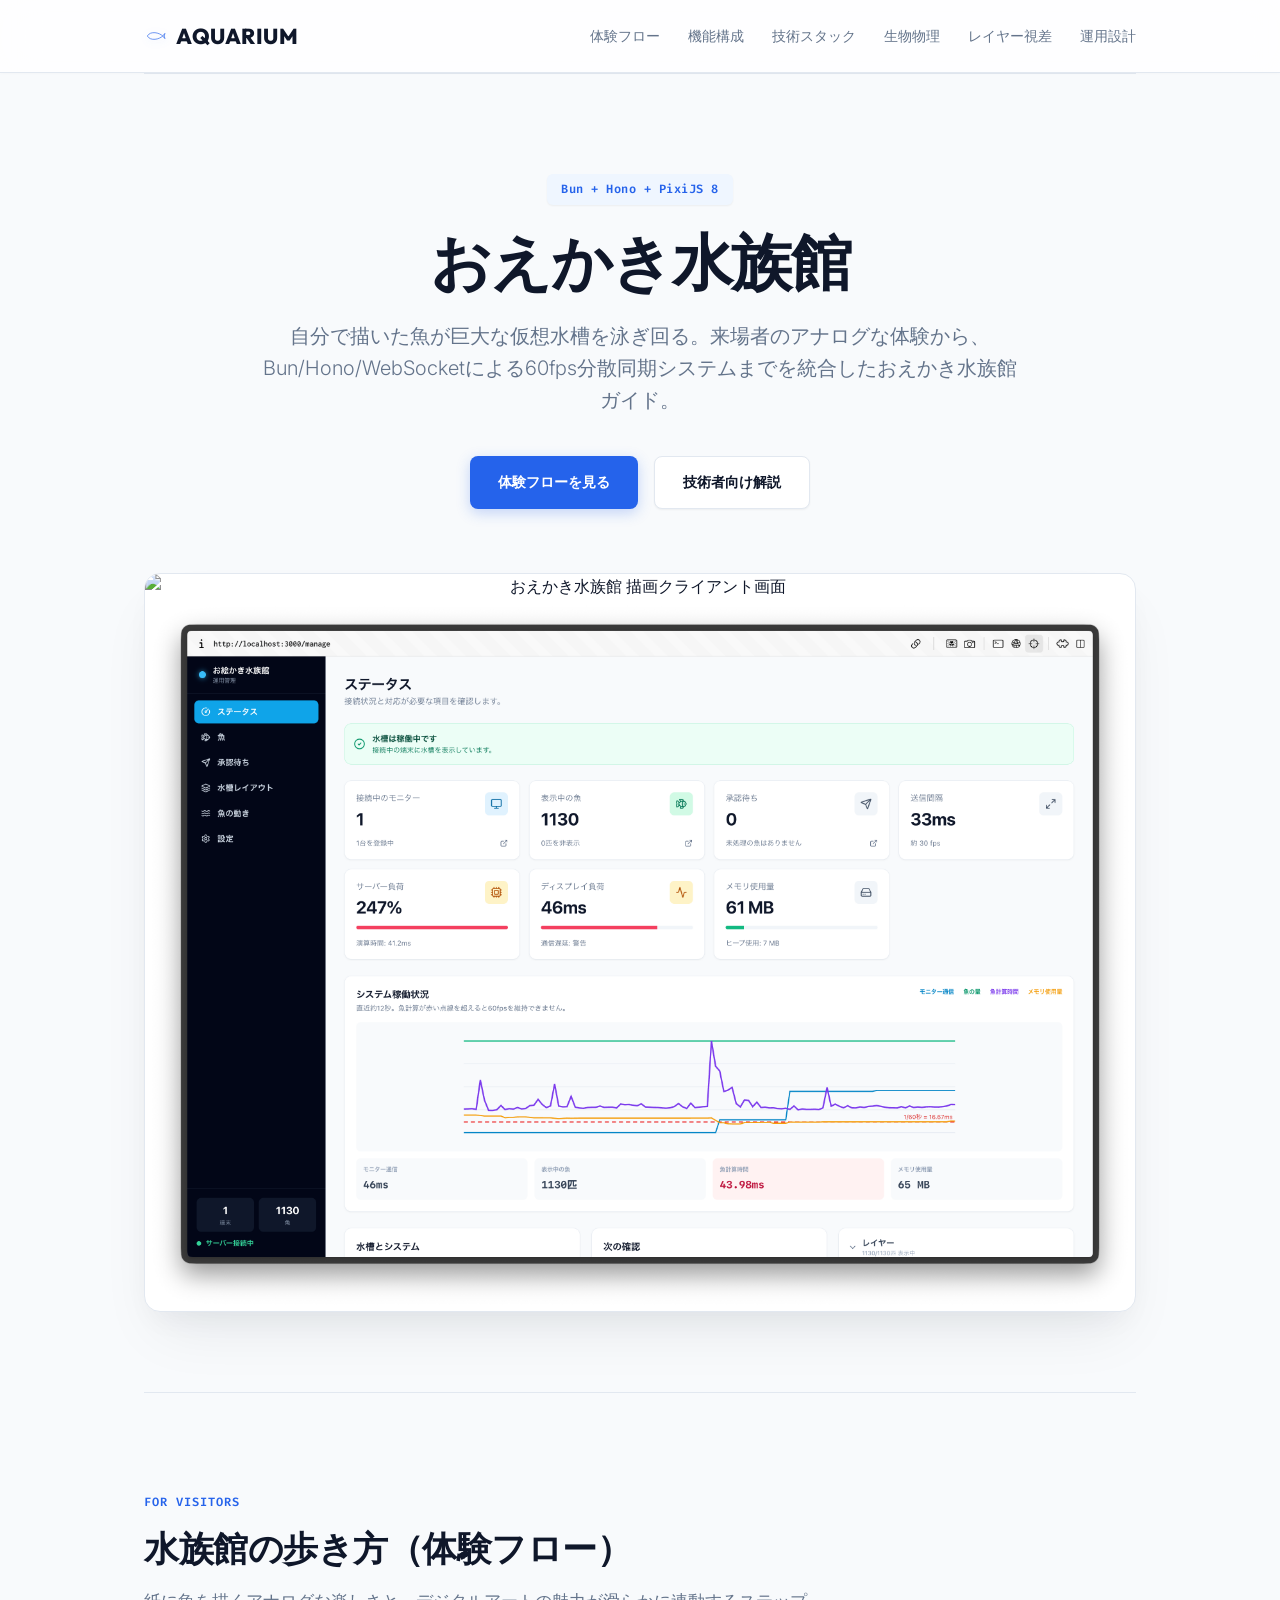
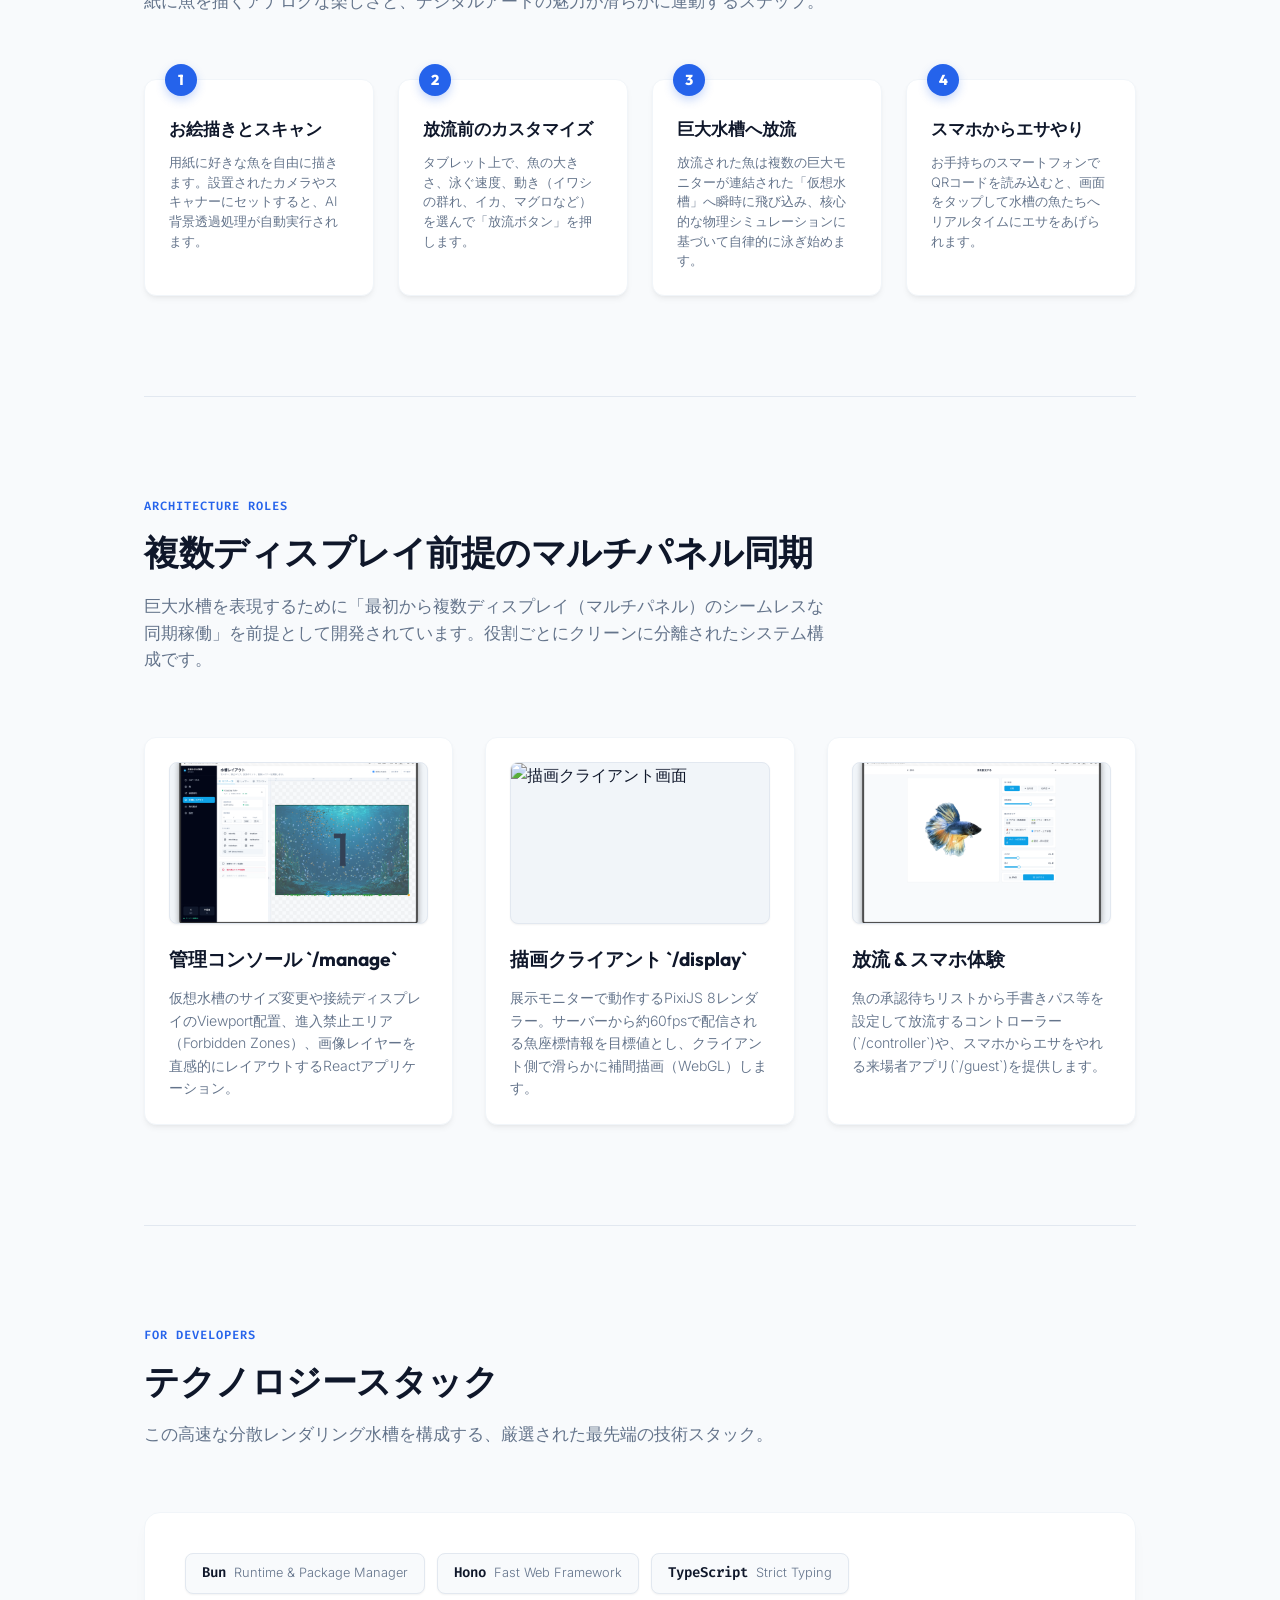
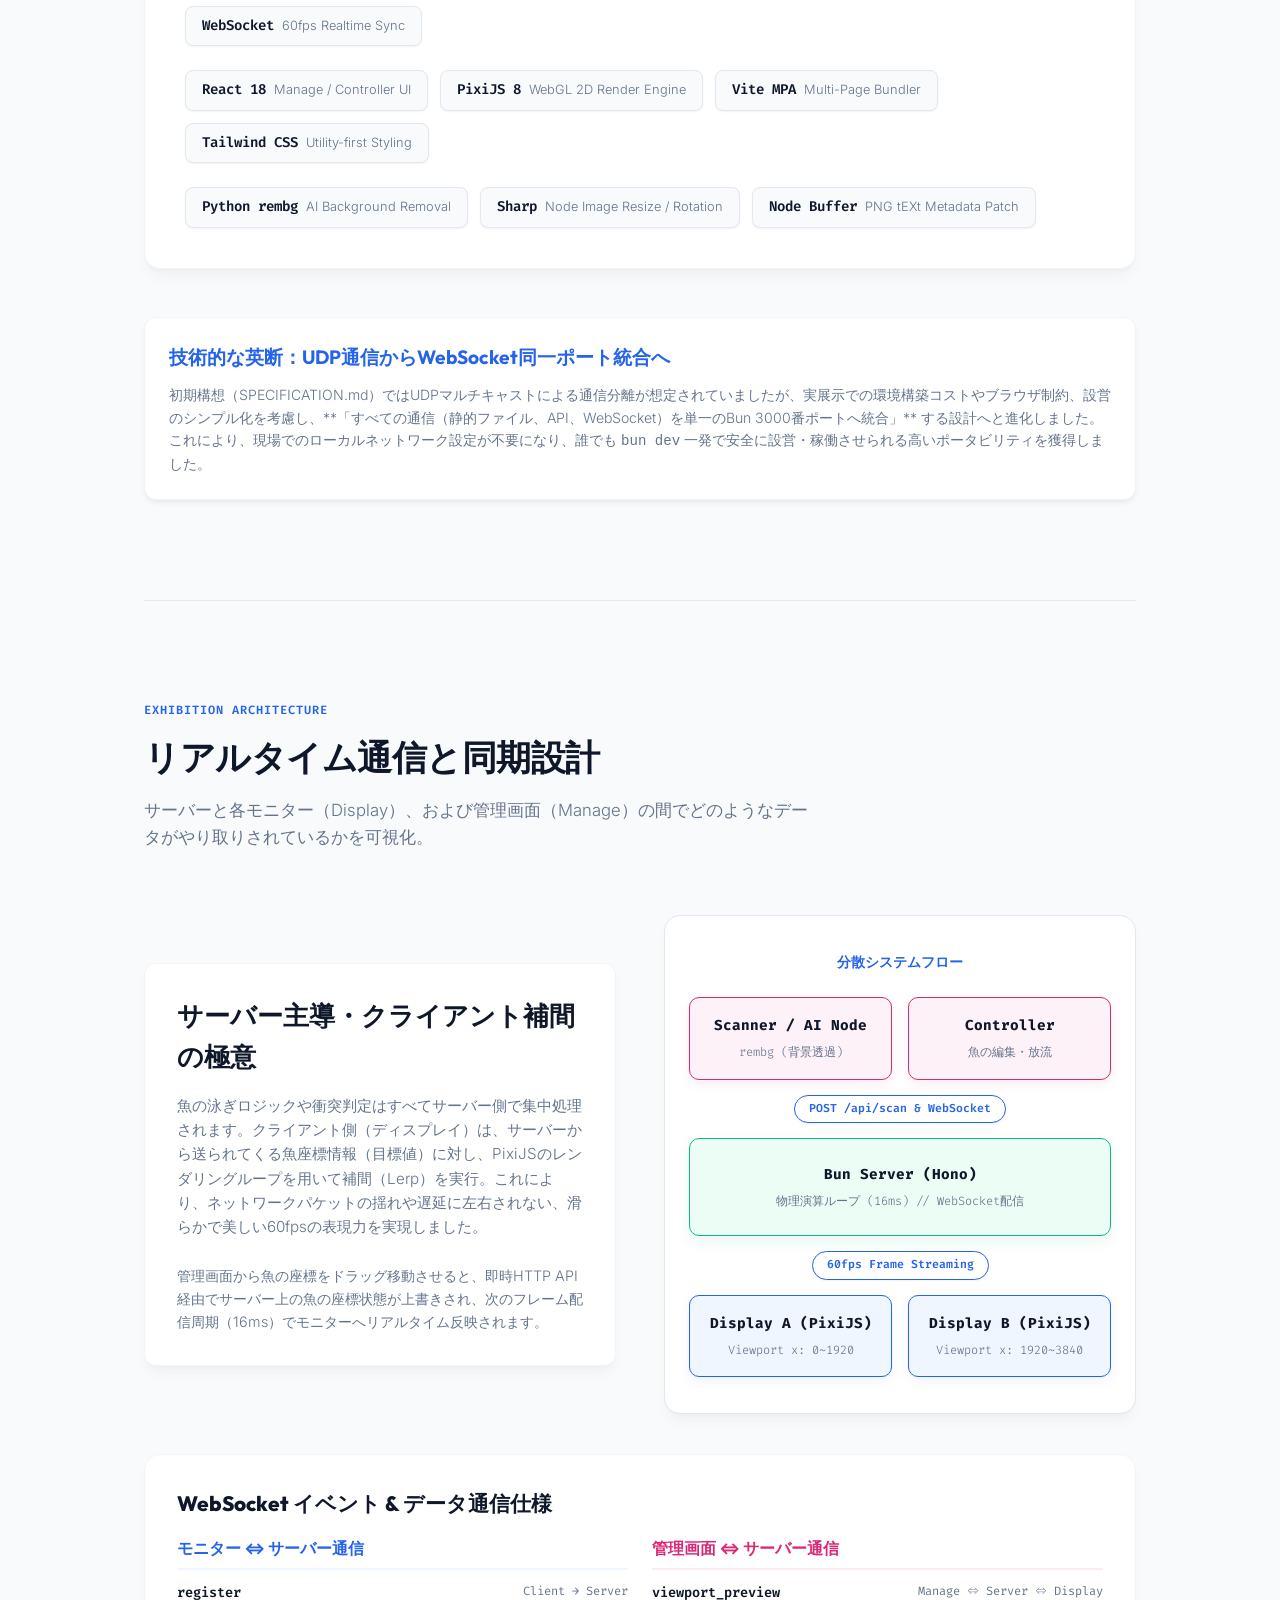
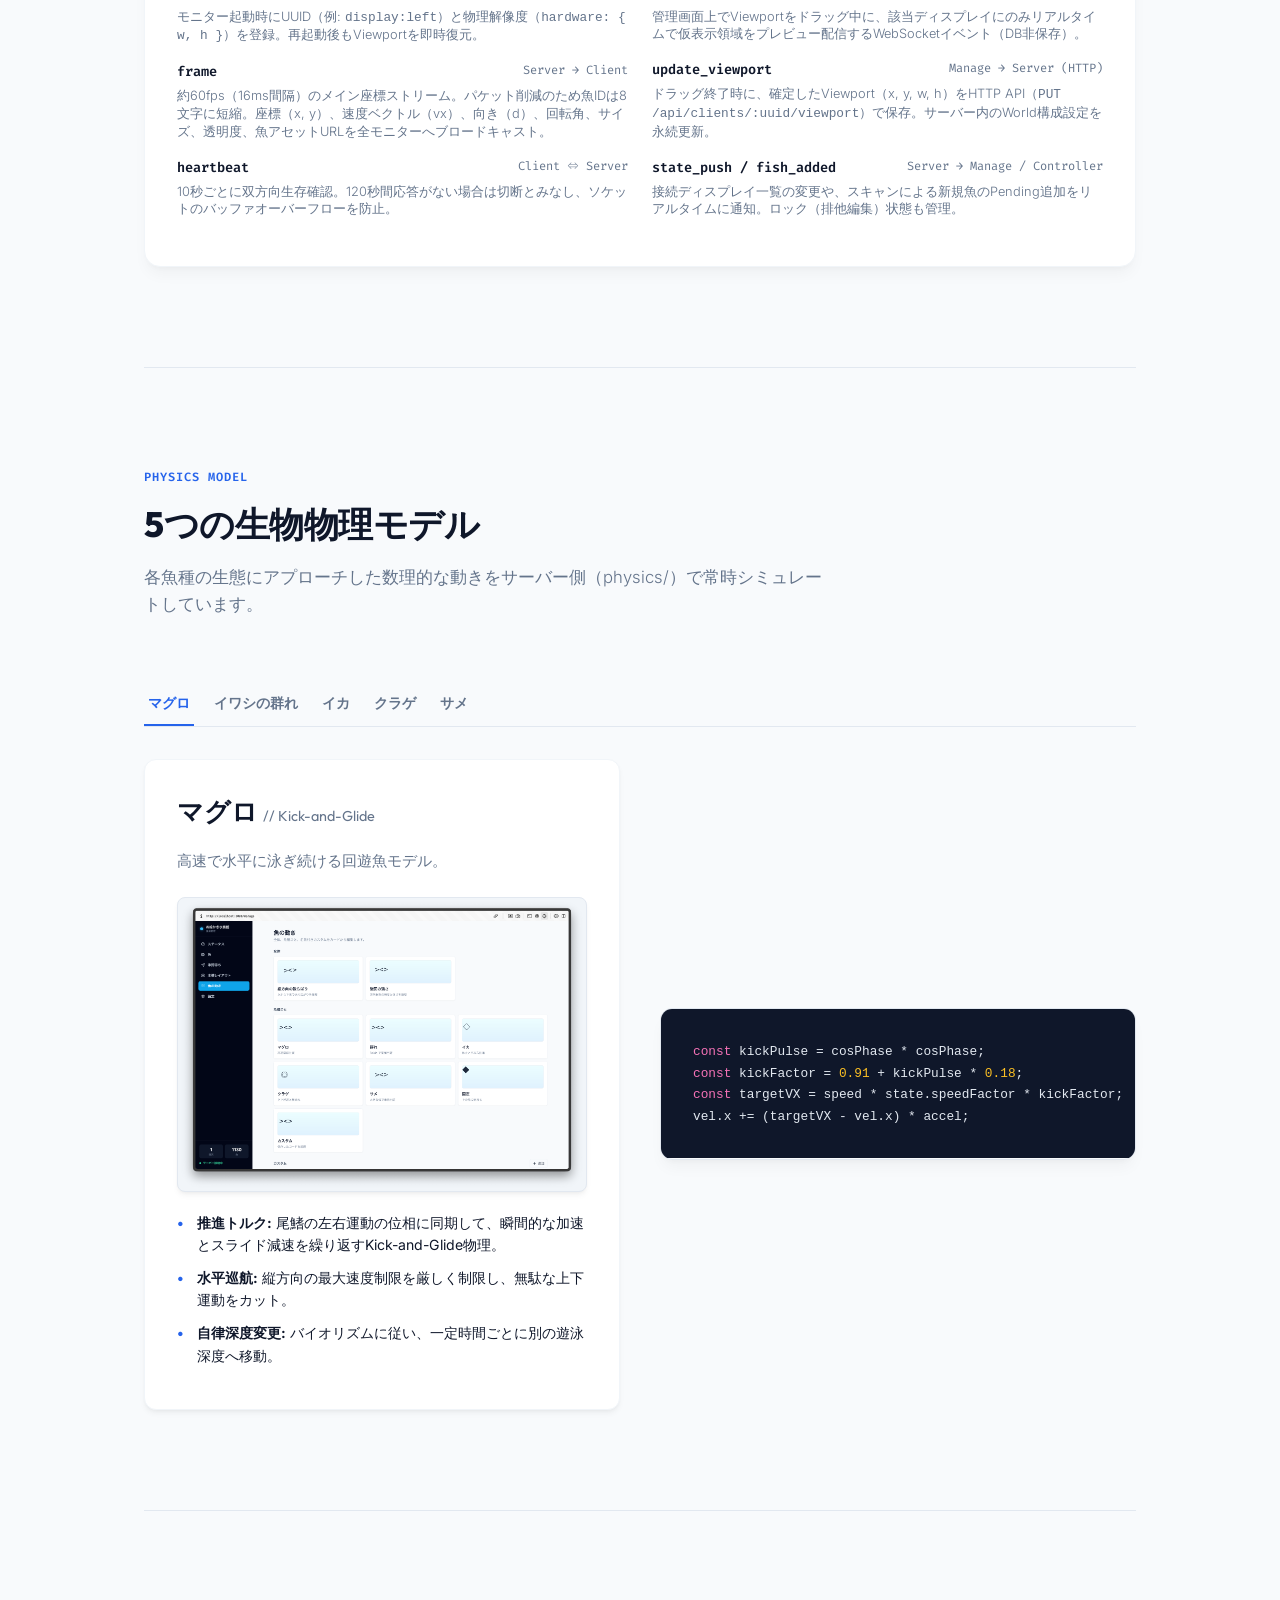
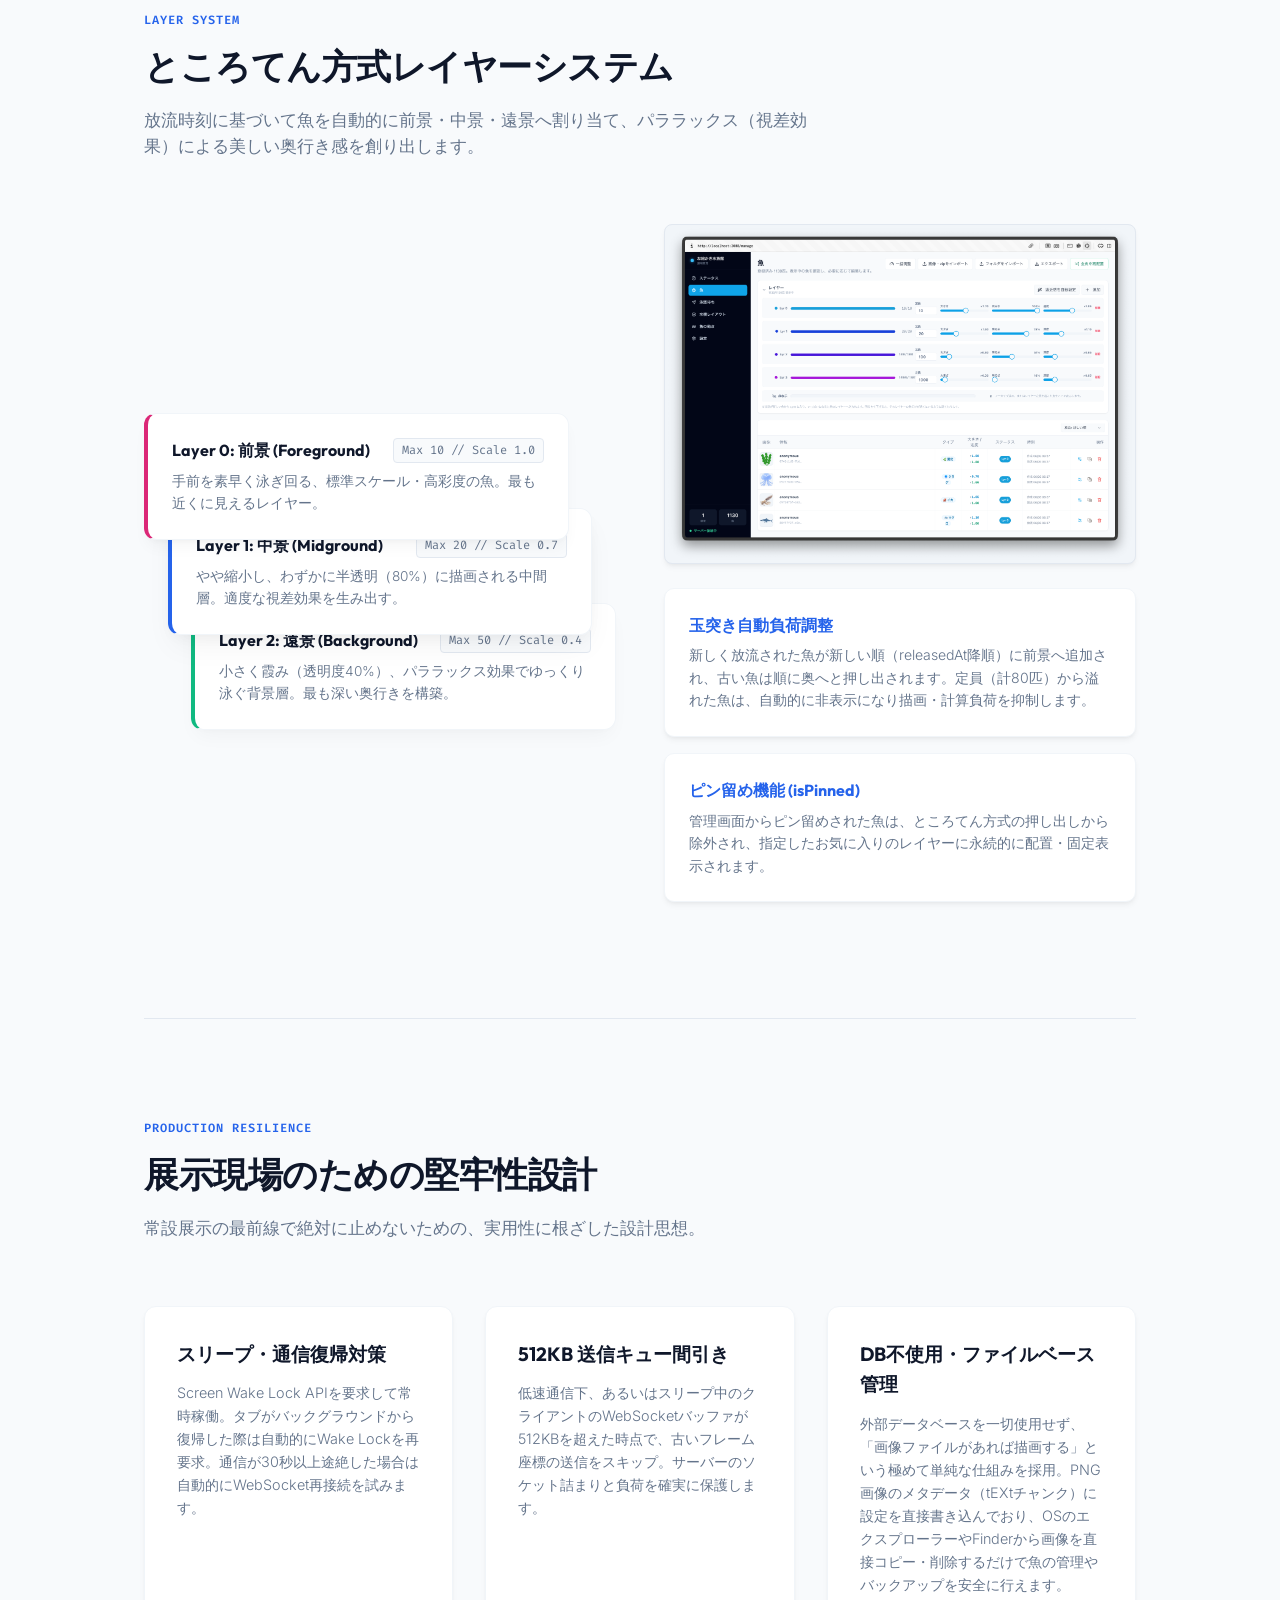
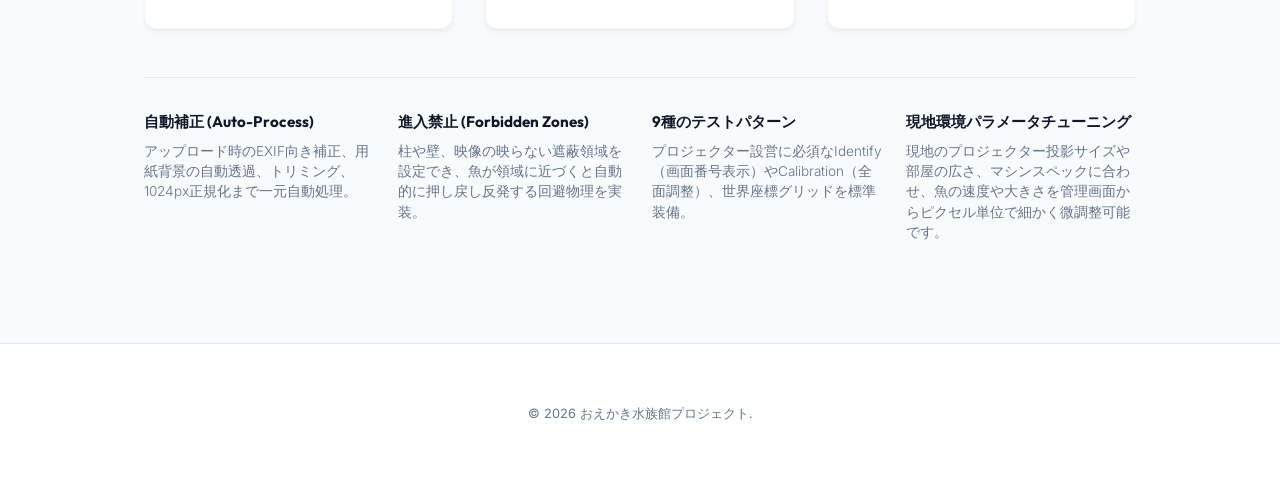
==== commit 5972baa4: "いらん文言が多いな" ====
--- a/oekaki-aquarium/index.html
+++ b/oekaki-aquarium/index.html
@@ -1044,7 +1044,7 @@
     <main class="container">
       <!-- Hero Section -->
       <section class="hero">
-        <span class="hero-tag">Bun + Hono + PixiJS 8 // AI rembg</span>
+        <span class="hero-tag">Bun + Hono + PixiJS 8</span>
         <h1>おえかき水族館</h1>
         <p class="lead">
           自分で描いた魚が巨大な仮想水槽を泳ぎ回る。来場者のアナログな体験から、Bun/Hono/WebSocketによる60fps分散同期システムまでを統合したおえかき水族館ガイド。
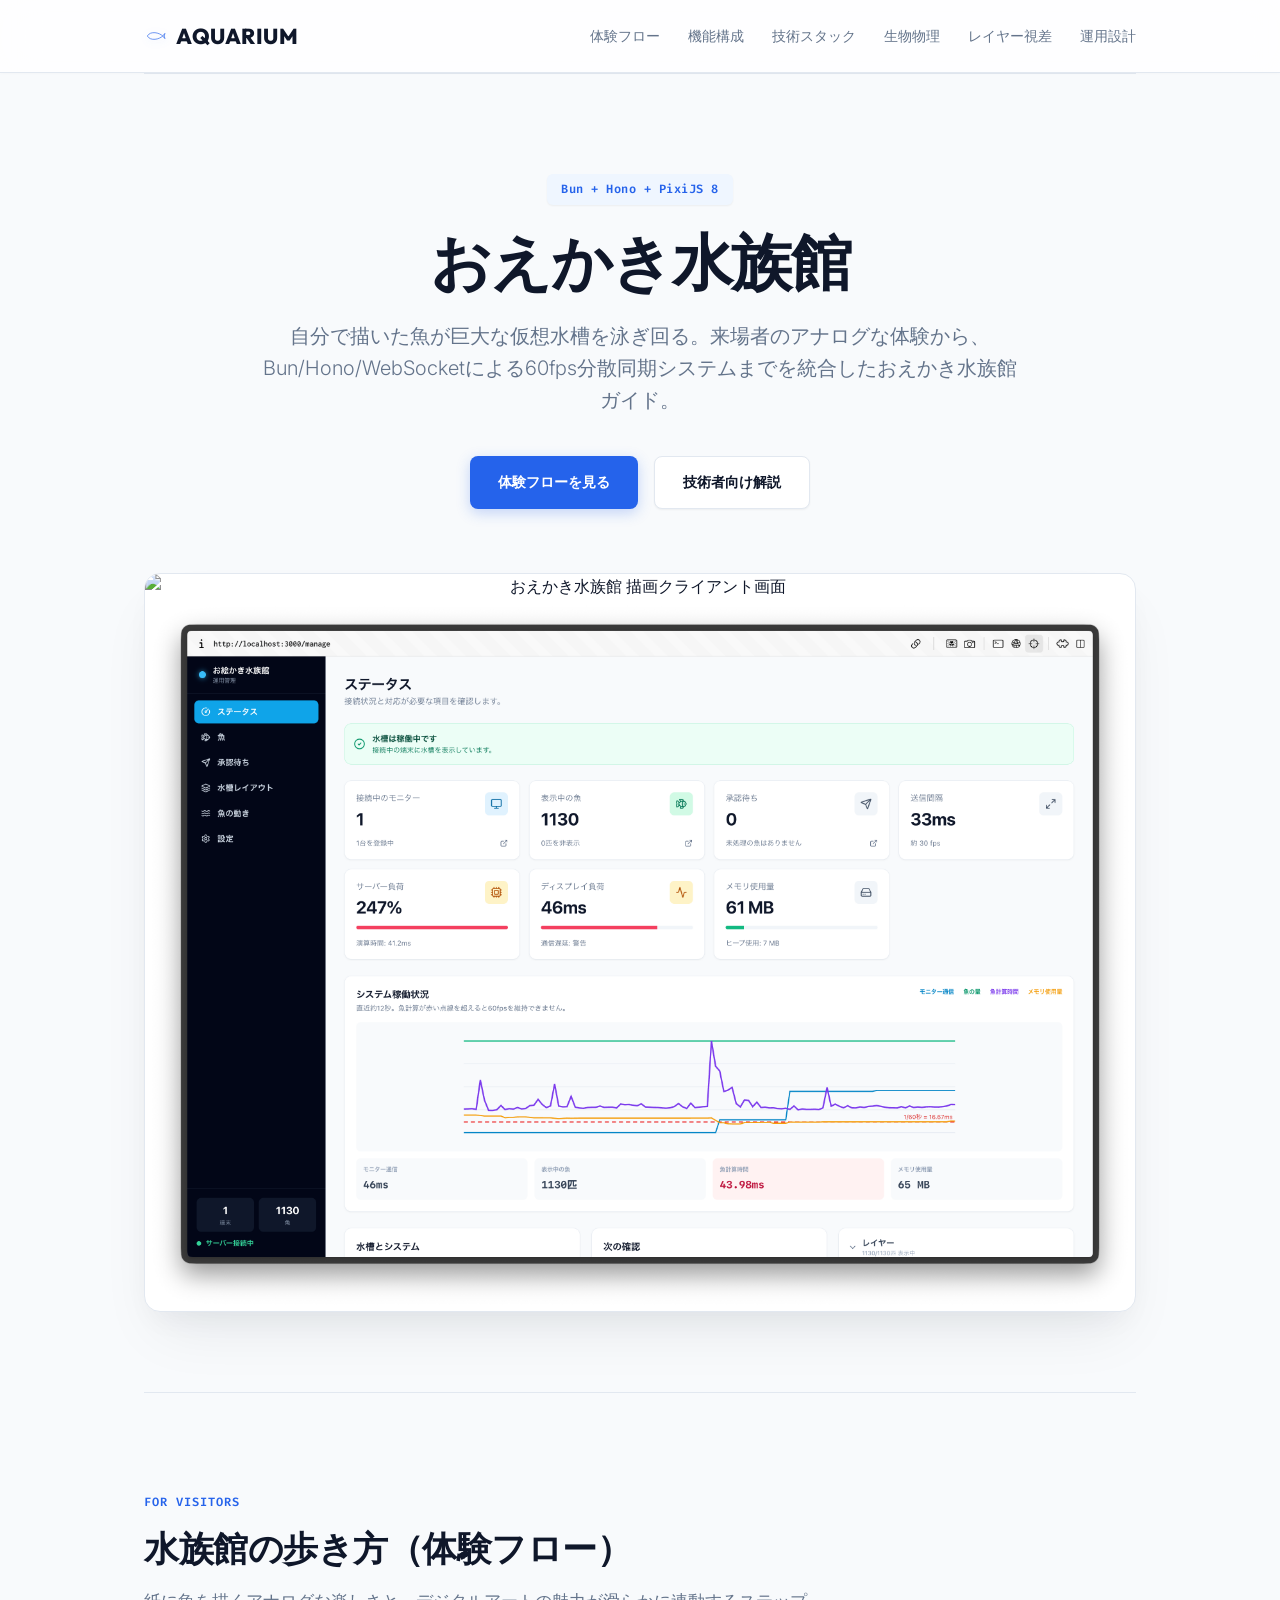
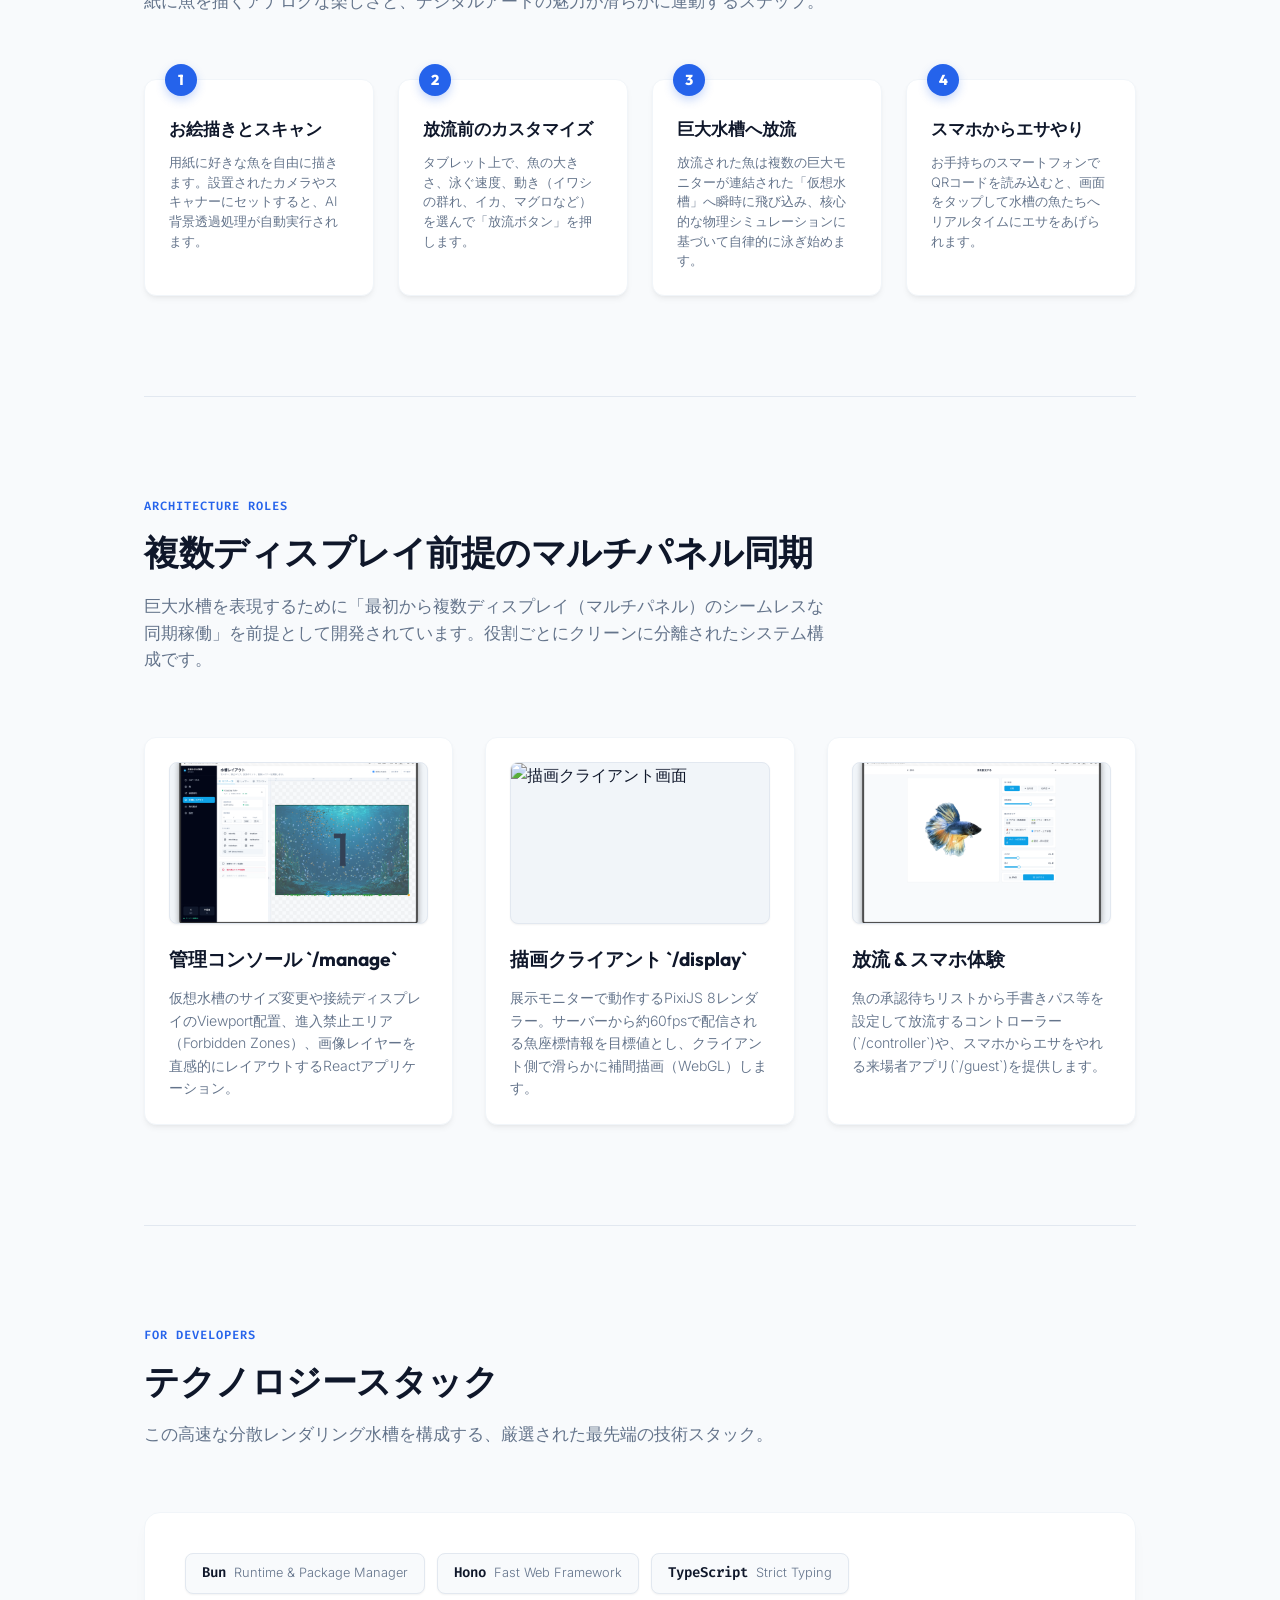
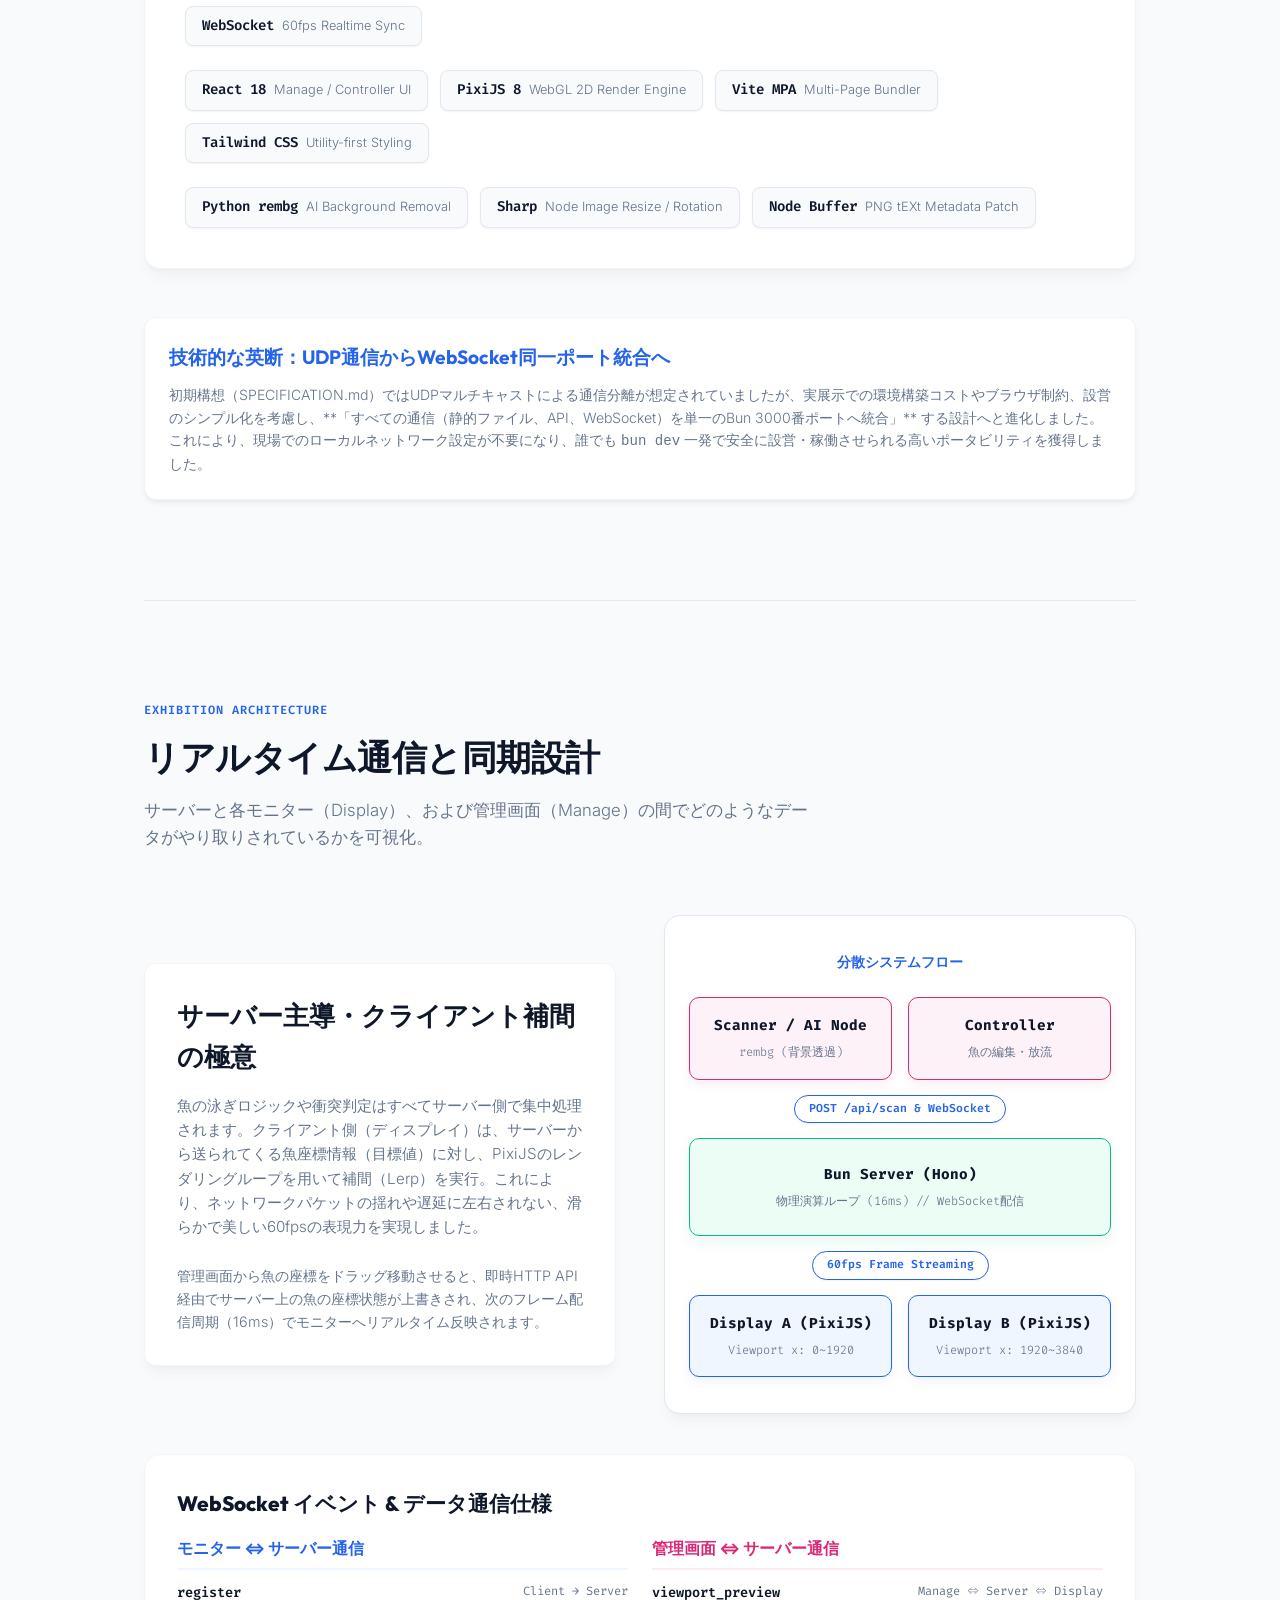
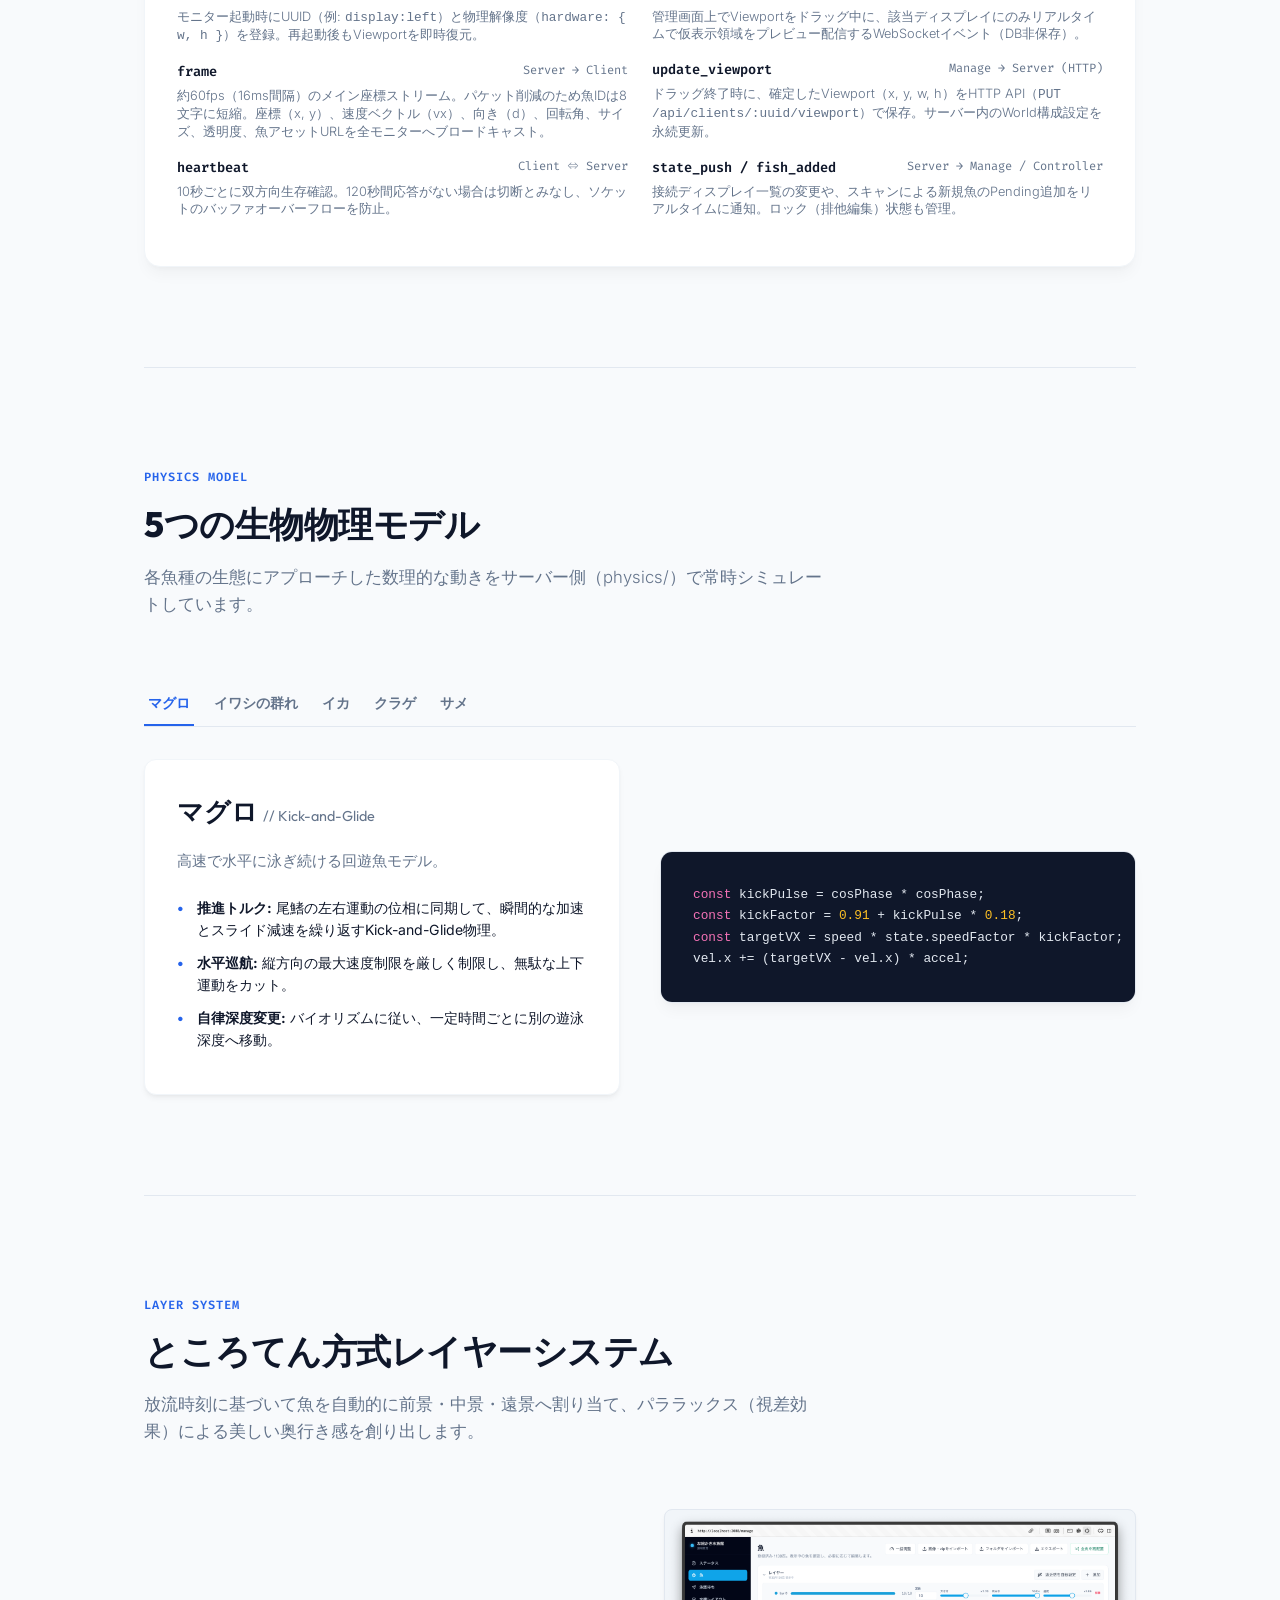
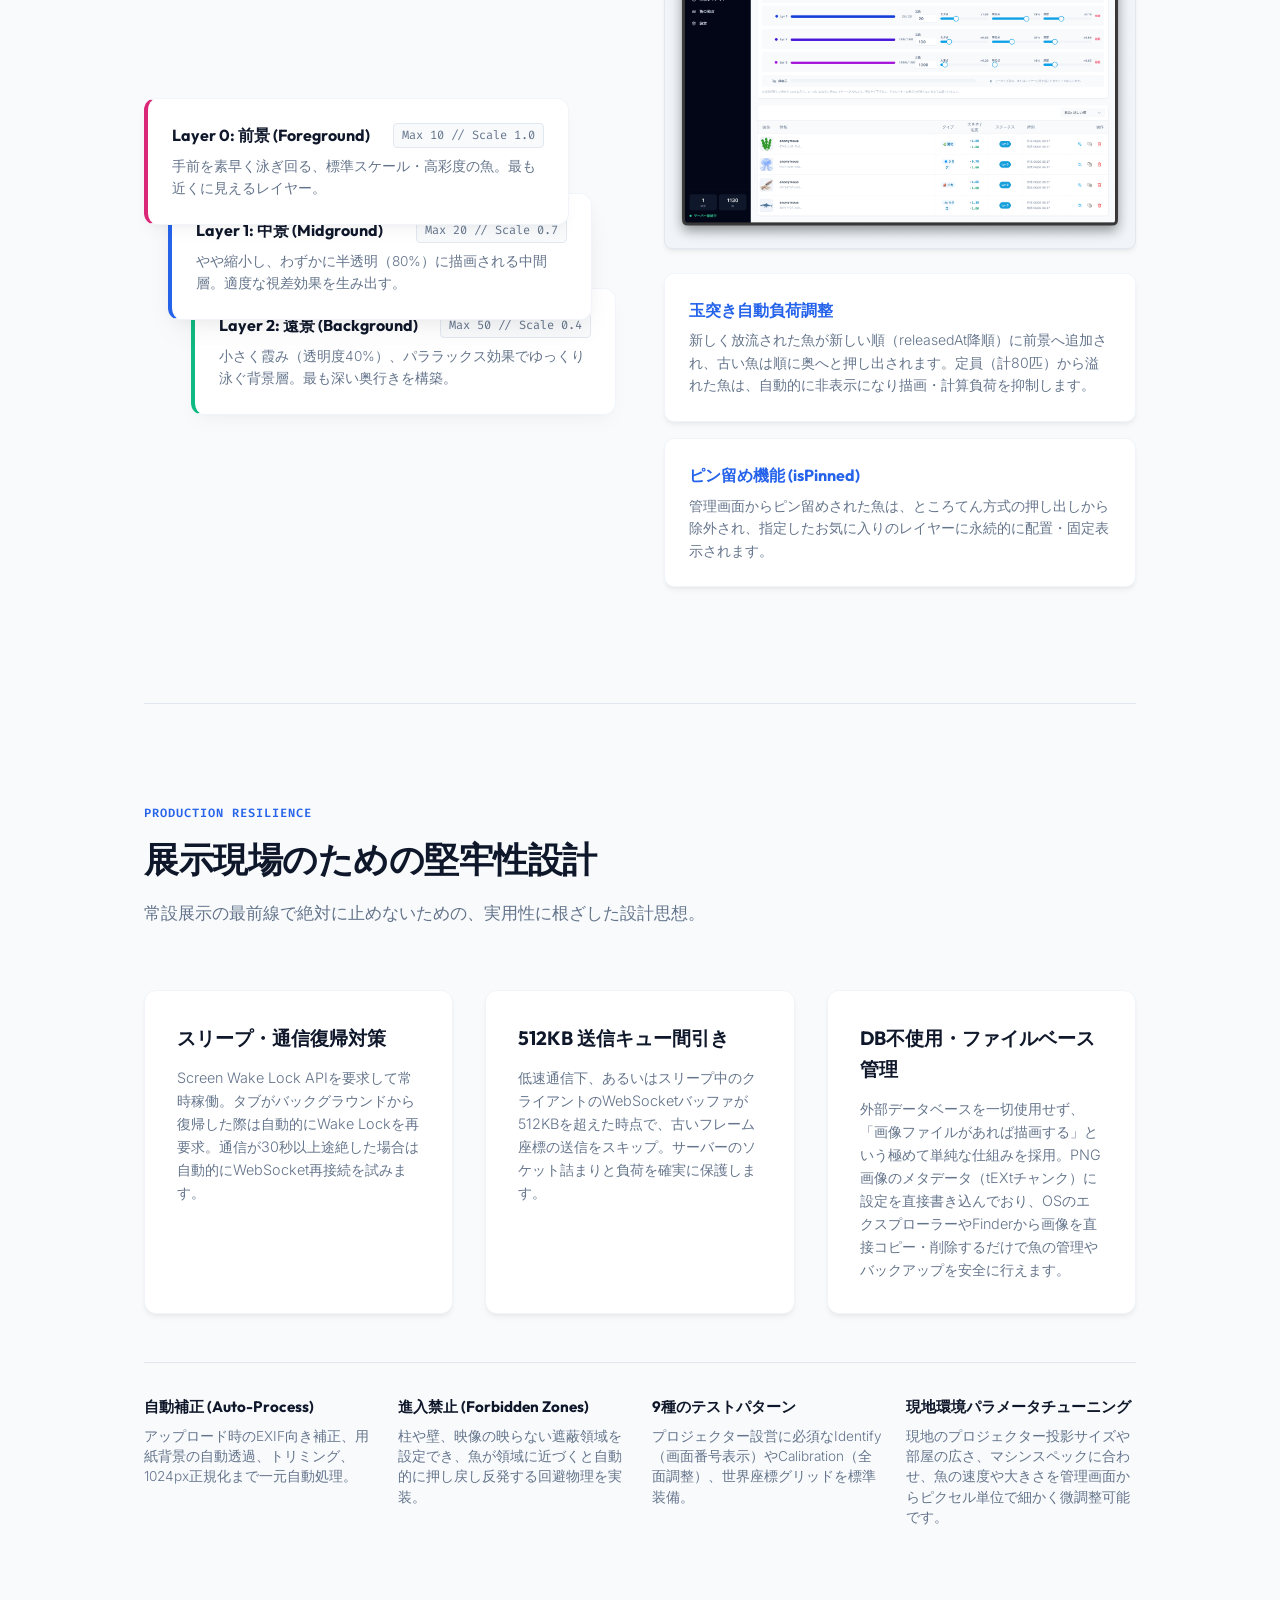
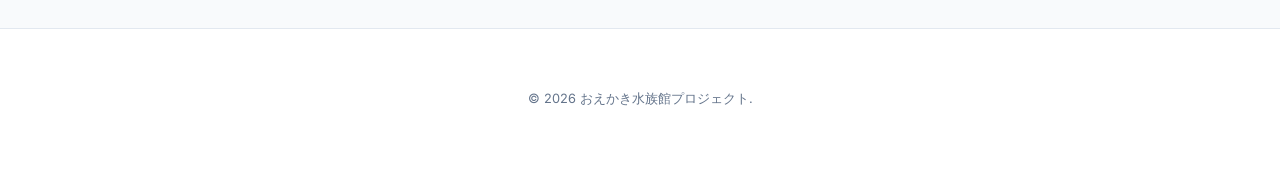
==== commit dea53bd9: "余計なことが多い" ====
--- a/oekaki-aquarium/index.html
+++ b/oekaki-aquarium/index.html
@@ -1424,14 +1424,6 @@
               >
             </h3>
             <p>高速で水平に泳ぎ続ける回遊魚モデル。</p>
-
-            <div class="pane-screenshot">
-              <img
-                src="assets/魚の動き.png"
-                alt="マグロ 物理パラメーター設定画面"
-              />
-            </div>
-
             <ul class="pane-list">
               <li>
                 <strong>推進トルク:</strong>
@@ -1472,14 +1464,6 @@
               >
             </h3>
             <p>視野角制限を加えたBoids（群れ）アルゴリズムモデル。</p>
-
-            <div class="pane-screenshot">
-              <img
-                src="assets/設定.png"
-                alt="イワシの群れ 物理パラメーター設定画面"
-              />
-            </div>
-
             <ul class="pane-list">
               <li>
                 <strong>視野角制限:</strong> 進行方向から背後120度（内積 <
@@ -1515,14 +1499,6 @@
               >
             </h3>
             <p>漏斗からのパルス噴射と、ふわふわとしたホバリング。</p>
-
-            <div class="pane-screenshot">
-              <img
-                src="assets/魚の動き.png"
-                alt="イカ 物理パラメーター設定画面"
-              />
-            </div>
-
             <ul class="pane-list">
               <li>
                 <strong>間欠パルス:</strong>
@@ -1558,14 +1534,6 @@
               >
             </h3>
             <p>傘を開閉して推進し、自重でゆっくり沈降する非対称モデル。</p>
-
-            <div class="pane-screenshot">
-              <img
-                src="assets/設定.png"
-                alt="クラゲ 物理パラメーター設定画面"
-              />
-            </div>
-
             <ul class="pane-list">
               <li>
                 <strong>非対称フェーズ:</strong>
@@ -1603,14 +1571,6 @@
               >
             </h3>
             <p>角速度の慣性を備え、大弧を描く優雅な旋回シミュレーション。</p>
-
-            <div class="pane-screenshot">
-              <img
-                src="assets/魚の動き.png"
-                alt="サメ 物理パラメーター設定画面"
-              />
-            </div>
-
             <ul class="pane-list">
               <li>
                 <strong>角速度の慣性モデル:</strong>
